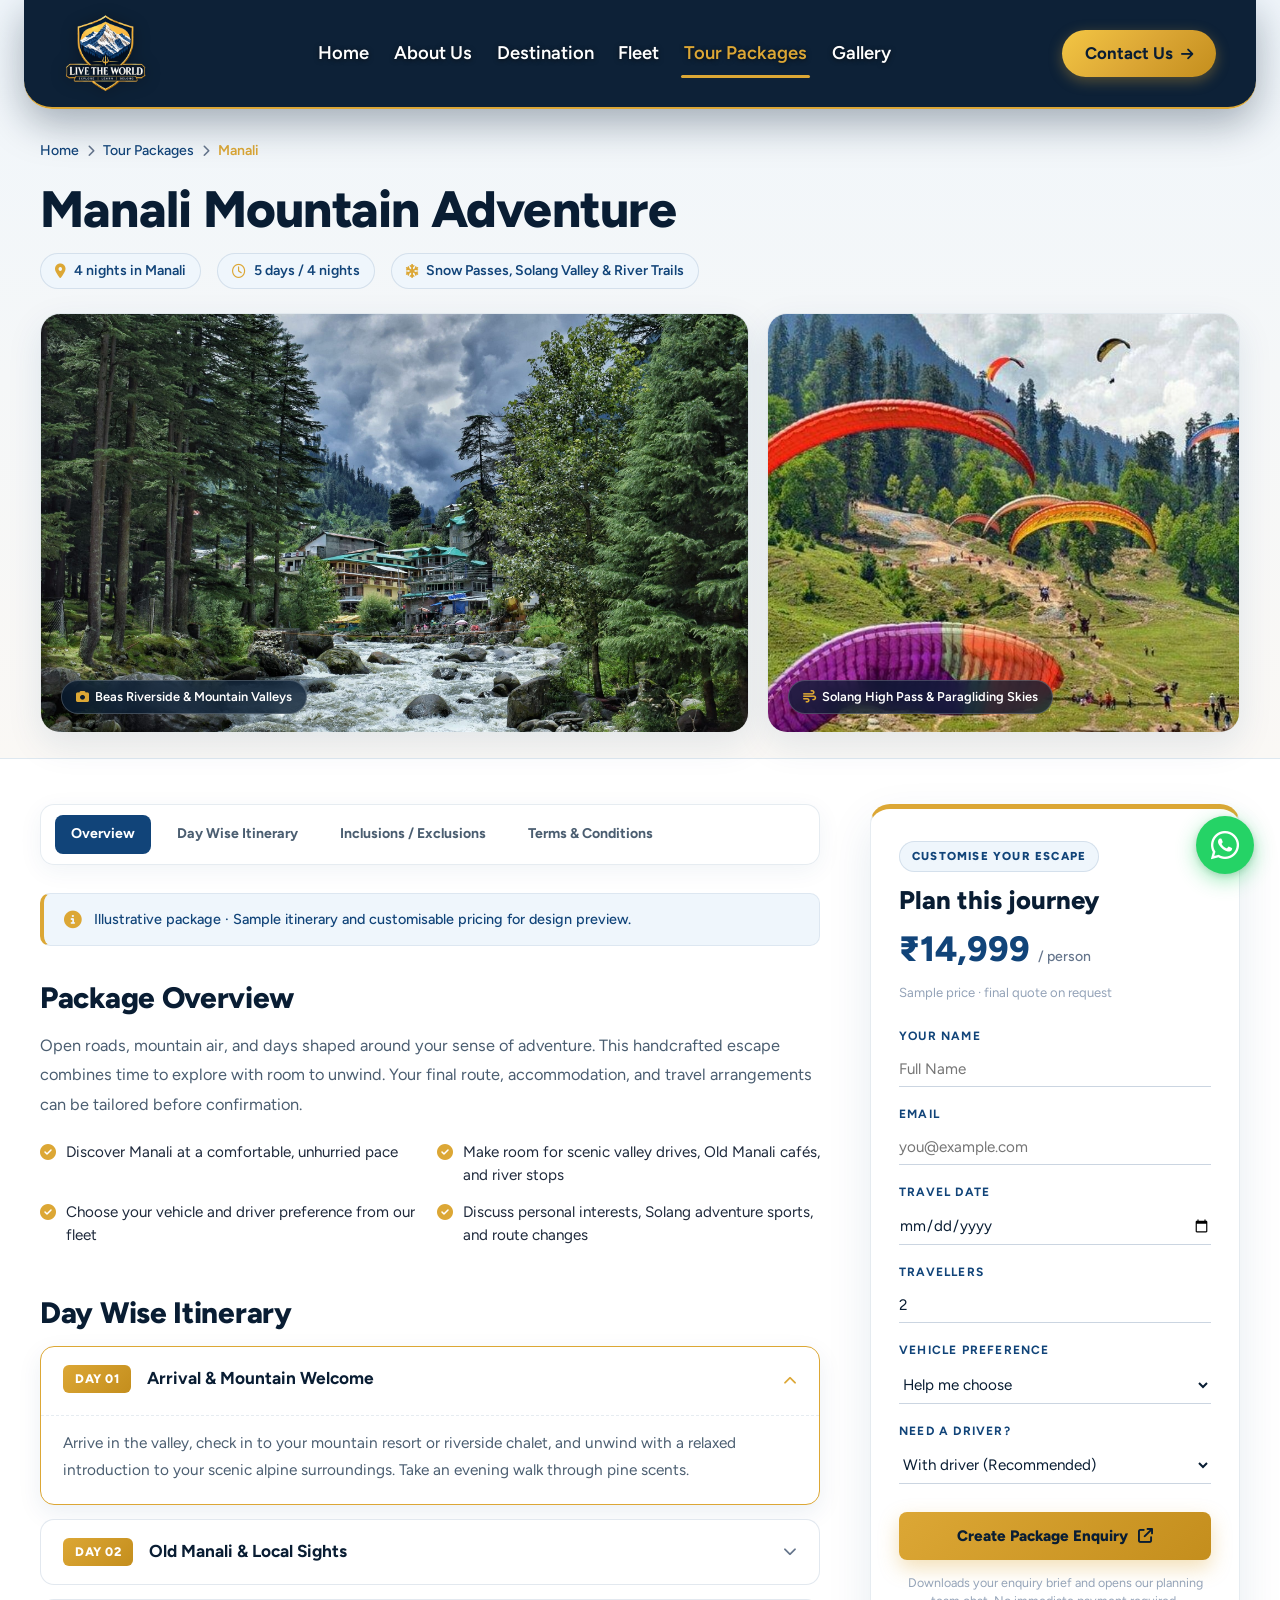
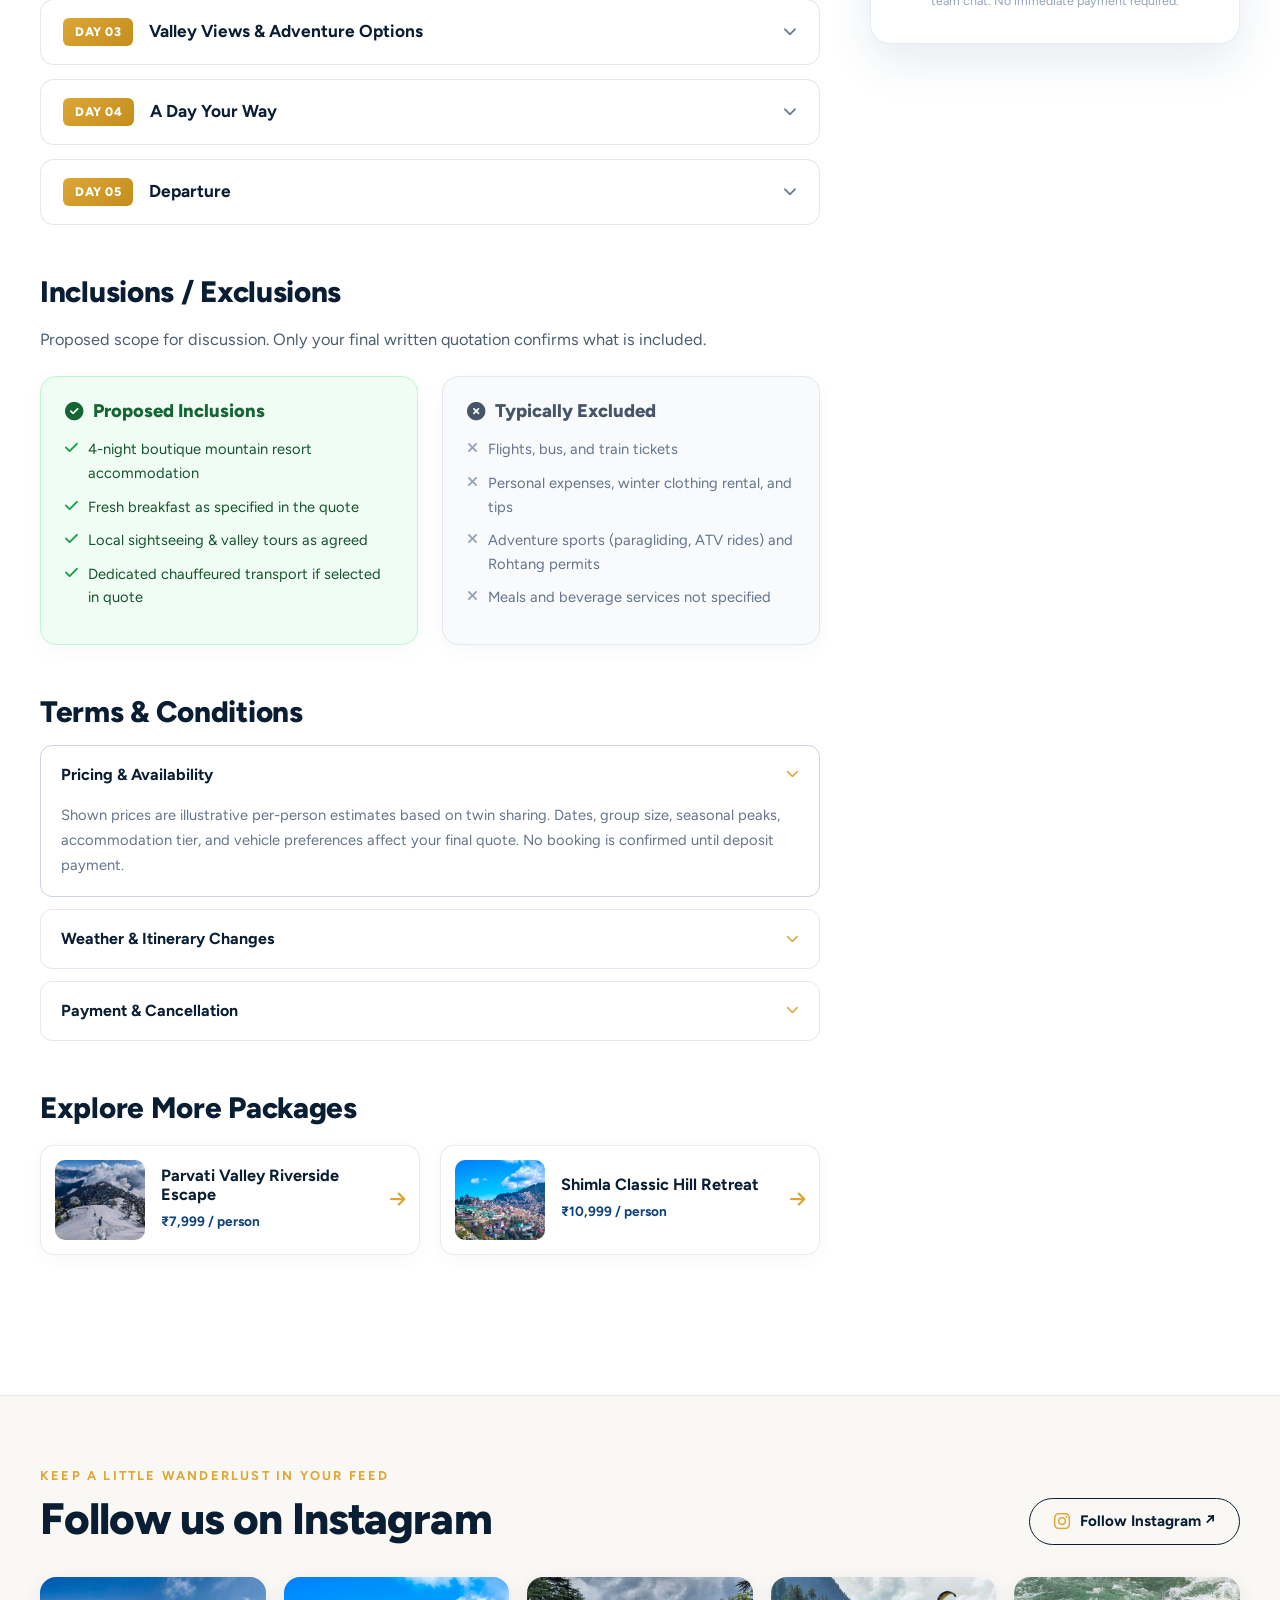
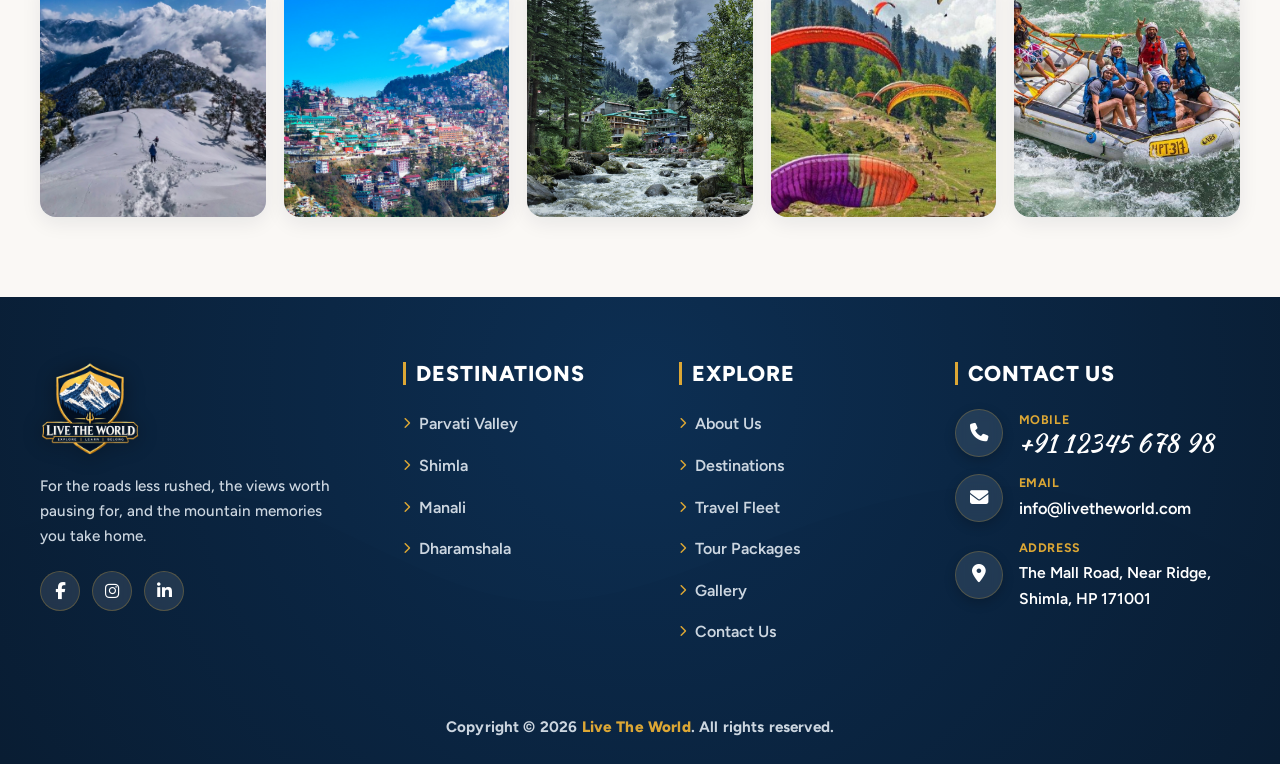
==== tour-package/manali-mountain-adventure/index.html @ c1dada17 "finalize - Live the World website" ====
<!DOCTYPE html>
<html lang="en">

<head>
  <meta charset="UTF-8">
  <meta name="viewport" content="width=device-width, initial-scale=1.0">
  <title>Manali Mountain Adventure | Live The World</title>
  <meta name="description"
    content="Experience thrilling alpine adventures, pine-clad valleys, and panoramic snow passes in Manali with handcrafted packages by Live The World.">

  <!-- Favicon -->
  <link rel="icon" type="image/png" href="../../assets/images/logo.png">

  <!-- Icons -->
  <link rel="stylesheet" href="https://cdnjs.cloudflare.com/ajax/libs/font-awesome/6.5.1/css/all.min.css">
  <link rel="stylesheet" href="https://cdn.jsdelivr.net/npm/bootstrap-icons@1.11.3/font/bootstrap-icons.min.css">

  <!-- Google Fonts: Afacad & Figtree brand fonts -->
  <link rel="preconnect" href="https://fonts.googleapis.com">
  <link rel="preconnect" href="https://fonts.gstatic.com" crossorigin>
  <link
    href="https://fonts.googleapis.com/css2?family=Afacad:ital,wght@0,400..700;1,400..700&family=Figtree:ital,wght@0,300..900;1,300..900&family=Kaushan+Script&family=Arizonia&display=swap"
    rel="stylesheet">

  <!-- Main Stylesheets -->
  <link rel="stylesheet" href="../../assets/css/style.css">
  <link rel="stylesheet" href="../../assets/css/responsive.css">
  <link rel="stylesheet" href="../../assets/css/inner-pages.css">
</head>

<body class="package-detail-page">
  <!-- ==================== SECTION 1: STICKY NAVIGATION BAR ==================== -->
  <header class="ltw-navbar travlla-navbar" id="siteHeader">
    <div class="navbar-wrapper">
      <div class="navbar-container">

        <!-- Logo Left Side -->
        <a href="../../index.html" class="brand-logo-link" title="Live The World">
          <img src="../../assets/images/logo.png" alt="Live The World Logo" class="brand-logo-img">
        </a>

        <!-- Menu in the Centre: Home, About Us, Destination, Fleet, Tour Packages, Gallery -->
        <nav class="main-nav" id="mainNav" aria-label="Main Navigation">
          <div class="mobile-nav-header">
            <span class="mobile-nav-brand">Live The <span>World</span></span>
            <button class="mobile-nav-close" id="mobileNavClose" aria-label="Close Navigation Menu">&times;</button>
          </div>
          <div class="mobile-nav-links">
            <a href="../../index.html" class="nav-link"><i class="fa-solid fa-house"></i> Home</a>
            <a href="../../about.html" class="nav-link"><i class="fa-solid fa-compass"></i> About Us</a>
            <a href="../../destinations.html" class="nav-link"><i class="fa-solid fa-mountain-sun"></i> Destination</a>
            <a href="../../fleet.html" class="nav-link"><i class="fa-solid fa-car-side"></i> Fleet</a>
            <a href="../../tours.html" class="nav-link active"><i class="fa-solid fa-map-location-dot"></i> Tour Packages</a>
            <a href="../../gallery.html" class="nav-link"><i class="fa-solid fa-images"></i> Gallery</a>
            <a href="../../contact.html" class="nav-link mobile-only-link"><i class="fa-solid fa-phone"></i> Contact Us</a>
          </div>
          <div class="mobile-nav-footer">
            <a href="../../contact.html" class="mobile-cta-btn"><i class="fa-solid fa-phone"></i> Contact Us</a>
            <div class="mobile-nav-contact">
              <i class="fa-solid fa-phone"></i> <a href="tel:+911234567898">+91 12345 678 98</a>
            </div>
          </div>
        </nav>

        <!-- Right Side: Contact Us Button & Mobile Hamburger Toggle Button -->
        <div class="navbar-right-box">
          <a href="../../contact.html" class="navbar-contact-btn">
            <span>Contact Us</span>
            <i class="fa-solid fa-arrow-right"></i>
          </a>
          <button class="mobile-nav-toggle" id="mobileNavToggle" aria-label="Toggle navigation menu" aria-expanded="false">
            <span class="hamburger-bar"></span>
            <span class="hamburger-bar"></span>
            <span class="hamburger-bar"></span>
          </button>
        </div>

      </div>
    </div>
  </header>

  <!-- Mobile Navigation Backdrop Overlay -->
  <div class="mobile-nav-backdrop" id="mobileNavBackdrop"></div>

  <!-- ==================== SECTION 2: TOUR DETAIL HERO / INTRO ==================== -->
  <section class="package-detail-hero-section">
    <div class="site-container">
      <div class="package-breadcrumbs">
        <a href="../../index.html">Home</a>
        <i class="fa-solid fa-chevron-right" style="font-size:0.75rem;"></i>
        <a href="../../tours.html">Tour Packages</a>
        <i class="fa-solid fa-chevron-right" style="font-size:0.75rem;"></i>
        <span>Manali</span>
      </div>

      <h1 class="package-main-heading">Manali Mountain Adventure</h1>

      <div class="package-meta-row">
        <span class="package-meta-pill">
          <i class="fa-solid fa-location-dot"></i> 4 nights in Manali
        </span>
        <span class="package-meta-pill">
          <i class="fa-regular fa-clock"></i> 5 days / 4 nights
        </span>
        <span class="package-meta-pill">
          <i class="fa-solid fa-snowflake"></i> Snow Passes, Solang Valley &amp; River Trails
        </span>
      </div>

      <!-- 2-Photo Collage Layout -->
      <div class="package-photos-grid">
        <div class="package-photo-card">
          <img src="../../assets/images/Manali.jpg" alt="Manali riverside valley and majestic pine forests" loading="lazy">
          <div class="package-photo-badge">
            <i class="fa-solid fa-camera"></i> Beas Riverside &amp; Mountain Valleys
          </div>
        </div>
        <div class="package-photo-card">
          <img src="../../assets/images/paragliding.jpg" alt="Solang Valley paragliding over mountain peaks" loading="lazy">
          <div class="package-photo-badge">
            <i class="fa-solid fa-wind"></i> Solang High Pass &amp; Paragliding Skies
          </div>
        </div>
      </div>
    </div>
  </section>

  <!-- ==================== SECTION 3: PACKAGE CONTENT & BOOKING SIDEBAR ==================== -->
  <section class="package-content-section">
    <div class="site-container">
      <div class="package-layout-grid">

        <!-- Left Column: Tabs, Overview, Itinerary, Inclusions, Terms -->
        <div class="package-main-col">

          <!-- Sticky Navigation Tabs -->
          <nav class="package-tabs-bar" aria-label="Tour sections">
            <a href="#overview" class="package-tab-link active">Overview</a>
            <a href="#itinerary" class="package-tab-link">Day Wise Itinerary</a>
            <a href="#inclusions" class="package-tab-link">Inclusions / Exclusions</a>
            <a href="#terms" class="package-tab-link">Terms &amp; Conditions</a>
          </nav>

          <!-- Illustrative Preview Banner -->
          <div class="package-preview-banner">
            <i class="fa-solid fa-circle-info"></i>
            <span>Illustrative package · Sample itinerary and customisable pricing for design preview.</span>
          </div>

          <!-- Overview Block -->
          <article class="package-section-block" id="overview">
            <h2 class="package-section-title">Package Overview</h2>
            <p class="package-section-desc">
              Open roads, mountain air, and days shaped around your sense of adventure. This handcrafted escape combines time to explore with room to unwind. Your final route, accommodation, and travel arrangements can be tailored before confirmation.
            </p>
            <ul class="package-features-list">
              <li><i class="fa-solid fa-circle-check"></i> Discover Manali at a comfortable, unhurried pace</li>
              <li><i class="fa-solid fa-circle-check"></i> Make room for scenic valley drives, Old Manali cafés, and river stops</li>
              <li><i class="fa-solid fa-circle-check"></i> Choose your vehicle and driver preference from our fleet</li>
              <li><i class="fa-solid fa-circle-check"></i> Discuss personal interests, Solang adventure sports, and route changes</li>
            </ul>
          </article>

          <!-- Itinerary Block -->
          <article class="package-section-block" id="itinerary">
            <h2 class="package-section-title">Day Wise Itinerary</h2>
            <div class="itinerary-accordion-wrap">

              <!-- Day 1 -->
              <details open>
                <summary class="itinerary-summary">
                  <span class="itinerary-day-badge">DAY 01</span>
                  <span>Arrival &amp; Mountain Welcome</span>
                  <i class="fa-solid fa-chevron-down itinerary-chevron"></i>
                </summary>
                <div class="itinerary-content">
                  Arrive in the valley, check in to your mountain resort or riverside chalet, and unwind with a relaxed introduction to your scenic alpine surroundings. Take an evening walk through pine scents.
                </div>
              </details>

              <!-- Day 2 -->
              <details>
                <summary class="itinerary-summary">
                  <span class="itinerary-day-badge">DAY 02</span>
                  <span>Old Manali &amp; Local Sights</span>
                  <i class="fa-solid fa-chevron-down itinerary-chevron"></i>
                </summary>
                <div class="itinerary-content">
                  Explore the bohemian lanes of Old Manali, historic Hadimba Temple surrounded by giant deodars, local apple orchards, and artisan cafes at a leisurely pace suited to your group.
                </div>
              </details>

              <!-- Day 3 -->
              <details>
                <summary class="itinerary-summary">
                  <span class="itinerary-day-badge">DAY 03</span>
                  <span>Valley Views &amp; Adventure Options</span>
                  <i class="fa-solid fa-chevron-down itinerary-chevron"></i>
                </summary>
                <div class="itinerary-content">
                  Plan a scenic excursion to Solang Valley or toward Atal Tunnel / Sissu. Optional activities such as tandem paragliding, zorbing, or snow-point visits can be tailored subject to weather and season.
                </div>
              </details>

              <!-- Day 4 -->
              <details>
                <summary class="itinerary-summary">
                  <span class="itinerary-day-badge">DAY 04</span>
                  <span>A Day Your Way</span>
                  <i class="fa-solid fa-chevron-down itinerary-chevron"></i>
                </summary>
                <div class="itinerary-content">
                  Enjoy a free day to relax at your resort, soak in the natural hot springs of Vashisht, browse the Mall Road for handcrafted Kullu shawls, or plan an optional scenic drive with your driver.
                </div>
              </details>

              <!-- Day 5 -->
              <details>
                <summary class="itinerary-summary">
                  <span class="itinerary-day-badge">DAY 05</span>
                  <span>Departure</span>
                  <i class="fa-solid fa-chevron-down itinerary-chevron"></i>
                </summary>
                <div class="itinerary-content">
                  Enjoy a warm mountain breakfast, check out, and begin your return journey with unforgettable memories of the snow peaks and cedar valleys.
                </div>
              </details>

            </div>
          </article>

          <!-- Inclusions / Exclusions Block -->
          <article class="package-section-block" id="inclusions">
            <h2 class="package-section-title">Inclusions / Exclusions</h2>
            <p class="package-section-desc">
              Proposed scope for discussion. Only your final written quotation confirms what is included.
            </p>

            <div class="inclusions-dual-grid">
              <div class="inclusion-card included">
                <h3 class="inclusion-card-title">
                  <i class="fa-solid fa-circle-check"></i> Proposed Inclusions
                </h3>
                <ul class="inclusion-list">
                  <li><i class="fa-solid fa-check"></i> 4-night boutique mountain resort accommodation</li>
                  <li><i class="fa-solid fa-check"></i> Fresh breakfast as specified in the quote</li>
                  <li><i class="fa-solid fa-check"></i> Local sightseeing &amp; valley tours as agreed</li>
                  <li><i class="fa-solid fa-check"></i> Dedicated chauffeured transport if selected in quote</li>
                </ul>
              </div>

              <div class="inclusion-card excluded">
                <h3 class="inclusion-card-title">
                  <i class="fa-solid fa-circle-xmark"></i> Typically Excluded
                </h3>
                <ul class="inclusion-list">
                  <li><i class="fa-solid fa-xmark"></i> Flights, bus, and train tickets</li>
                  <li><i class="fa-solid fa-xmark"></i> Personal expenses, winter clothing rental, and tips</li>
                  <li><i class="fa-solid fa-xmark"></i> Adventure sports (paragliding, ATV rides) and Rohtang permits</li>
                  <li><i class="fa-solid fa-xmark"></i> Meals and beverage services not specified</li>
                </ul>
              </div>
            </div>
          </article>

          <!-- Terms & Conditions Block -->
          <article class="package-section-block" id="terms">
            <h2 class="package-section-title">Terms &amp; Conditions</h2>
            <div class="terms-accordion-wrap">
              <details open>
                <summary>
                  <span>Pricing &amp; Availability</span>
                  <i class="fa-solid fa-chevron-down" style="font-size:0.8rem; color:#DCA735;"></i>
                </summary>
                <div class="terms-content">
                  Shown prices are illustrative per-person estimates based on twin sharing. Dates, group size, seasonal peaks, accommodation tier, and vehicle preferences affect your final quote. No booking is confirmed until deposit payment.
                </div>
              </details>

              <details>
                <summary>
                  <span>Weather &amp; Itinerary Changes</span>
                  <i class="fa-solid fa-chevron-down" style="font-size:0.8rem; color:#DCA735;"></i>
                </summary>
                <div class="terms-content">
                  Mountain journeys are subject to weather, snowfall, and road clearance conditions. Routes and activities may be adjusted for passenger safety and comfort.
                </div>
              </details>

              <details>
                <summary>
                  <span>Payment &amp; Cancellation</span>
                  <i class="fa-solid fa-chevron-down" style="font-size:0.8rem; color:#DCA735;"></i>
                </summary>
                <div class="terms-content">
                  Request the applicable payment schedule and cancellation policy with your final quotation before confirming a trip with Live The World.
                </div>
              </details>
            </div>
          </article>

          <!-- Explore More Packages Block -->
          <article class="package-section-block">
            <h2 class="package-section-title">Explore More Packages</h2>
            <div class="more-packages-grid">
              <a href="../parvati-valley-escape/" class="more-pkg-card">
                <img src="../../assets/images/bg-parvati.jpg" alt="Parvati Valley Riverside Escape" class="more-pkg-thumb">
                <div class="more-pkg-info">
                  <h4>Parvati Valley Riverside Escape</h4>
                  <span>₹7,999 / person</span>
                </div>
                <i class="fa-solid fa-arrow-right more-pkg-arrow"></i>
              </a>

              <a href="../shimla-hill-retreat/" class="more-pkg-card">
                <img src="../../assets/images/bg-shimla.jpg" alt="Shimla Classic Hill Retreat" class="more-pkg-thumb">
                <div class="more-pkg-info">
                  <h4>Shimla Classic Hill Retreat</h4>
                  <span>₹10,999 / person</span>
                </div>
                <i class="fa-solid fa-arrow-right more-pkg-arrow"></i>
              </a>
            </div>
          </article>

        </div>

        <!-- Right Column: Sticky Booking Sidebar -->
        <aside class="package-booking-sidebar">
          <span class="sidebar-tag-pill">CUSTOMISE YOUR ESCAPE</span>
          <h3 class="sidebar-form-title">Plan this journey</h3>

          <div class="sidebar-price-row">
            <span class="sidebar-price-amount">₹14,999</span>
            <span class="sidebar-price-unit">/ person</span>
          </div>
          <p class="sidebar-price-note">Sample price · final quote on request</p>

          <form id="packageEnquiryForm">
            <div class="sidebar-form-field">
              <label for="pkgGuestName">Your Name</label>
              <input type="text" id="pkgGuestName" name="name" required placeholder="Full Name"
                pattern="[A-Za-z\s]+" title="Alphabets and spaces only">
            </div>

            <div class="sidebar-form-field">
              <label for="pkgGuestEmail">Email</label>
              <input type="email" id="pkgGuestEmail" name="email" required placeholder="you@example.com">
            </div>

            <div class="sidebar-form-field">
              <label for="pkgGuestDate">Travel Date</label>
              <input type="date" id="pkgGuestDate" name="date" required>
            </div>

            <div class="sidebar-form-field">
              <label for="pkgGuestCount">Travellers</label>
              <input type="number" id="pkgGuestCount" name="count" min="1" max="50" value="2" required>
            </div>

            <div class="sidebar-form-field">
              <label for="pkgGuestVehicle">Vehicle Preference</label>
              <select id="pkgGuestVehicle" name="vehicle">
                <option value="Help me choose">Help me choose</option>
                <option value="Hatchback (Swift / Tiago)">Hatchback (Swift / Tiago)</option>
                <option value="Sedan (Dzire / Etios)">Sedan (Dzire / Etios)</option>
                <option value="SUV (Innova Crysta / Ertiga)">SUV (Innova Crysta / Ertiga)</option>
                <option value="Premium 4x4 (Fortuner)">Premium 4x4 (Fortuner)</option>
                <option value="Tempo Traveller (12-16 Seater)">Tempo Traveller (12-16 Seater)</option>
              </select>
            </div>

            <div class="sidebar-form-field">
              <label for="pkgGuestDriver">Need a driver?</label>
              <select id="pkgGuestDriver" name="driver">
                <option value="With driver (Recommended for Hills)">With driver (Recommended)</option>
                <option value="Without driver">Without driver</option>
                <option value="Not sure yet">Not sure yet</option>
              </select>
            </div>

            <button type="submit" class="sidebar-submit-btn">
              <span>Create Package Enquiry</span>
              <i class="fa-solid fa-arrow-up-right-from-square"></i>
            </button>

            <p class="sidebar-footer-note">
              Downloads your enquiry brief and opens our planning team chat. No immediate payment required.
            </p>
          </form>
        </aside>

      </div>
    </div>
  </section>

  <!-- ==================== SECTION 4: FOLLOW INSTAGRAM STRIP ==================== -->
  <section class="insta-section-wrap">
    <div class="site-container">
      <div class="insta-head-row">
        <div>
          <span class="insta-eyebrow">KEEP A LITTLE WANDERLUST IN YOUR FEED</span>
          <h2 class="insta-heading">Follow us on Instagram</h2>
        </div>
        <a href="https://instagram.com" target="_blank" rel="noopener noreferrer" class="btn-insta-follow">
          <i class="fa-brands fa-instagram"></i> Follow Instagram ↗
        </a>
      </div>

      <div class="insta-photos-grid">
        <a href="https://instagram.com" target="_blank" rel="noopener noreferrer" class="insta-tile-item" aria-label="Follow us on Instagram">
          <img src="../../assets/images/bg-parvati.jpg" alt="Parvati River view" loading="lazy">
          <div class="insta-tile-overlay"><i class="fa-brands fa-instagram"></i></div>
        </a>
        <a href="https://instagram.com" target="_blank" rel="noopener noreferrer" class="insta-tile-item" aria-label="Follow us on Instagram">
          <img src="../../assets/images/bg-shimla.jpg" alt="Shimla Ridge photo" loading="lazy">
          <div class="insta-tile-overlay"><i class="fa-brands fa-instagram"></i></div>
        </a>
        <a href="https://instagram.com" target="_blank" rel="noopener noreferrer" class="insta-tile-item" aria-label="Follow us on Instagram">
          <img src="../../assets/images/Manali.jpg" alt="Manali mountain valley" loading="lazy">
          <div class="insta-tile-overlay"><i class="fa-brands fa-instagram"></i></div>
        </a>
        <a href="https://instagram.com" target="_blank" rel="noopener noreferrer" class="insta-tile-item" aria-label="Follow us on Instagram">
          <img src="../../assets/images/paragliding.jpg" alt="Solang Paragliding flight" loading="lazy">
          <div class="insta-tile-overlay"><i class="fa-brands fa-instagram"></i></div>
        </a>
        <a href="https://instagram.com" target="_blank" rel="noopener noreferrer" class="insta-tile-item" aria-label="Follow us on Instagram">
          <img src="../../assets/images/rafting.jfif" alt="River Rafting Adventure" loading="lazy">
          <div class="insta-tile-overlay"><i class="fa-brands fa-instagram"></i></div>
        </a>
      </div>
    </div>
  </section>

  <!-- ==================== SECTION 5: SITE FOOTER ==================== -->
  <footer class="site-footer" id="contact">
    <div class="site-container">
      <div class="dz-footer-main-grid">

        <!-- Col 1: Brand Logo & Description -->
        <div class="dz-footer-brand-col">
          <a href="../../index.html" class="dz-brand-logo-link" title="Live The World">
            <img src="../../assets/images/logo.png" alt="Live The World Logo" class="dz-footer-logo-img">
          </a>
          <p class="dz-brand-slogan-desc">
            For the roads less rushed, the views worth pausing for, and the mountain memories you take home.
          </p>
          <div class="dz-social-icons-row">
            <a href="https://facebook.com" target="_blank" rel="noopener noreferrer" aria-label="Facebook"><i class="fa-brands fa-facebook-f"></i></a>
            <a href="https://instagram.com" target="_blank" rel="noopener noreferrer" aria-label="Instagram"><i class="fa-brands fa-instagram"></i></a>
            <a href="https://linkedin.com" target="_blank" rel="noopener noreferrer" aria-label="LinkedIn"><i class="fa-brands fa-linkedin-in"></i></a>
          </div>
        </div>

        <!-- Col 2: DESTINATIONS -->
        <div class="dz-footer-menu-col">
          <h4 class="dz-col-heading">DESTINATIONS</h4>
          <ul class="dz-footer-nav-list">
            <li><a href="../../destinations.html#parvati"><i class="fa-solid fa-chevron-right"></i> Parvati Valley</a></li>
            <li><a href="../../destinations.html#shimla"><i class="fa-solid fa-chevron-right"></i> Shimla</a></li>
            <li><a href="../../destinations.html#manali"><i class="fa-solid fa-chevron-right"></i> Manali</a></li>
            <li><a href="../../destinations.html#dharamshala"><i class="fa-solid fa-chevron-right"></i> Dharamshala</a></li>
          </ul>
        </div>

        <!-- Col 3: EXPLORE -->
        <div class="dz-footer-menu-col">
          <h4 class="dz-col-heading">EXPLORE</h4>
          <ul class="dz-footer-nav-list">
            <li><a href="../../about.html"><i class="fa-solid fa-chevron-right"></i> About Us</a></li>
            <li><a href="../../destinations.html"><i class="fa-solid fa-chevron-right"></i> Destinations</a></li>
            <li><a href="../../fleet.html"><i class="fa-solid fa-chevron-right"></i> Travel Fleet</a></li>
            <li><a href="../../tours.html"><i class="fa-solid fa-chevron-right"></i> Tour Packages</a></li>
            <li><a href="../../gallery.html"><i class="fa-solid fa-chevron-right"></i> Gallery</a></li>
            <li><a href="../../contact.html"><i class="fa-solid fa-chevron-right"></i> Contact Us</a></li>
          </ul>
        </div>

        <!-- Col 4: CONTACT US -->
        <div class="dz-footer-contact-col">
          <h4 class="dz-col-heading">CONTACT US</h4>
          <div class="dz-contact-items-stack">
            <div class="dz-contact-badge-item">
              <div class="dz-badge-circle"><i class="fa-solid fa-phone"></i></div>
              <div class="dz-badge-content">
                <span class="dz-contact-label">Mobile</span>
                <a href="tel:+911234567898" class="dz-phone-script">+91 12345 678 98</a>
              </div>
            </div>
            <div class="dz-contact-badge-item">
              <div class="dz-badge-circle"><i class="fa-solid fa-envelope"></i></div>
              <div class="dz-badge-content">
                <span class="dz-contact-label">Email</span>
                <a href="mailto:info@livetheworld.com" class="dz-email-text">info@livetheworld.com</a>
              </div>
            </div>
            <div class="dz-contact-badge-item">
              <div class="dz-badge-circle"><i class="fa-solid fa-location-dot"></i></div>
              <div class="dz-badge-content">
                <span class="dz-contact-label">Address</span>
                <span class="dz-address-text">The Mall Road, Near Ridge, Shimla, HP 171001</span>
              </div>
            </div>
          </div>
        </div>

      </div>

      <div class="dz-footer-bottom">
        <p class="dz-copyright-text">Copyright &copy; 2026 <span class="dz-highlight-gold">Live The World</span>. All rights reserved.</p>
      </div>
    </div>
  </footer>

  <!-- Floating WhatsApp Action Button -->
  <a href="https://wa.me/911234567898?text=Hello%20Live%20The%20World!%20I%20would%20like%20to%20plan%20the%20Manali%20Mountain%20Adventure."
    class="floating-whatsapp-btn" target="_blank" rel="noopener noreferrer" aria-label="Chat with us on WhatsApp"
    title="Chat on WhatsApp">
    <i class="fa-brands fa-whatsapp"></i>
    <span class="whatsapp-tooltip">Chat with us</span>
  </a>

  <!-- JavaScript -->
  <script src="../../assets/js/main.js"></script>
  <script>
    const dateInput = document.getElementById('pkgGuestDate');
    if (dateInput) {
      dateInput.min = new Date().toISOString().slice(0, 10);
    }

    const form = document.getElementById('packageEnquiryForm');
    if (form) {
      form.addEventListener('submit', function (e) {
        e.preventDefault();
        const pkgName = 'Manali Mountain Adventure';
        const name = document.getElementById('pkgGuestName').value;
        const email = document.getElementById('pkgGuestEmail').value;
        const date = document.getElementById('pkgGuestDate').value;
        const count = document.getElementById('pkgGuestCount').value;
        const vehicle = document.getElementById('pkgGuestVehicle').value;
        const driver = document.getElementById('pkgGuestDriver').value;

        const brief = `=========================================
LIVE THE WORLD — PACKAGE ENQUIRY BRIEF
=========================================
Package: ${pkgName}
Estimated Price: ₹14,999 / person
-----------------------------------------
Guest Name: ${name}
Email Address: ${email}
Travel Date: ${date}
Travellers: ${count}
Vehicle Preference: ${vehicle}
Driver Option: ${driver}
-----------------------------------------
Live The World Himalayan Journeys
The Mall Road, Near Ridge, Shimla, HP
Mobile: +91 12345 678 98 | Email: info@livetheworld.com
=========================================`;

        const blob = new Blob([brief], { type: 'text/plain' });
        const url = URL.createObjectURL(blob);
        const a = document.createElement('a');
        a.href = url;
        a.download = `Live-The-World-Enquiry-${pkgName.replace(/\s+/g, '-')}.txt`;
        document.body.appendChild(a);
        a.click();
        document.body.removeChild(a);
        setTimeout(() => URL.revokeObjectURL(url), 1000);

        const waText = encodeURIComponent(`Hello Live The World! I would like to inquire about the ${pkgName}.\n\nName: ${name}\nDate: ${date}\nTravellers: ${count}\nVehicle: ${vehicle}`);
        window.open(`https://wa.me/911234567898?text=${waText}`, '_blank');
      });
    }
  </script>
</body>

</html>
---- assets/css/style.css ----
/* ===================================================================
   LIVE THE WORLD - TRAVEL & TOUR PORTAL
   Exact Travlla Theme Recreation for Himachal & Himalayan Expeditions
   Locations: Parvati Valley, Shimla, Manali
   Palette: Deep Teal, Lime Green, Royal Gold & Mountain Navy
   =================================================================== */

@import url('https://fonts.googleapis.com/css2?family=Afacad:ital,wght@0,400..700;1,400..700&family=Figtree:ital,wght@0,300..900;1,300..900&family=Kaushan+Script&family=Arizonia&family=Caveat:wght@700&family=Plus+Jakarta+Sans:wght@300;400;500;600;700;800&display=swap');

:root {
  /* Logo Theme Colors: Golden, White, Black, Blue, and Off-White */
  --color-gold: #DCA735;
  --color-gold-light: #F3C644;
  --color-gold-dark: #B8860B;
  --color-gold-gradient: linear-gradient(135deg, #F3C644 0%, #DCA735 50%, #C48E1D 100%);
  --color-gold-gradient-hover: linear-gradient(135deg, #FAD66B 0%, #EAB647 50%, #D49B20 100%);
  --color-gold-soft: #FDF8EE;
  --color-gold-border: rgba(220, 167, 53, 0.35);

  /* Blue: Alpine Royal Navy (from Logo Shield & Mountain Shadows) */
  --color-blue-navy: #114479;
  --color-blue-dark: #0F2444;
  --color-blue-light: #1D5A96;
  --color-blue-soft: #F0F5FA;
  --color-blue-border: rgba(17, 68, 121, 0.15);

  /* White & Off-White (Light, Clean, Elegant, Premium) */
  --color-white: #ffffff;
  --color-offwhite: #FAF8F5;
  --color-offwhite-alt: #F4F7FA;
  --color-offwhite-surface: #F5F3EF;

  /* Black & Charcoal (High Contrast Typography & Badges) */
  --color-black: #0A0F1A;
  --color-charcoal: #1E293B;
  --color-text-main: #1E293B;
  --color-text-muted: #5A6B82;
  --color-border: #E5E9F0;

  /* Brand Remappings for Full Visual Consistency */
  --color-travlla-teal: #114479;
  --color-travlla-teal-dark: #0F2444;
  --color-travlla-lime: #DCA735;
  --color-travlla-lime-hover: #F3C644;
  --color-travlla-yellow: #DCA735;
  --color-navy: #114479;
  --color-navy-dark: #0F2444;
  --color-gold-amber: #DCA735;
  --color-bg-light: #FAF8F5;
  --color-bg-surface: #ffffff;

  /* Typography */
  --font-heading: 'Figtree', sans-serif;
  --font-body: 'Figtree', sans-serif;
  --font-script: 'Kaushan Script', cursive;
  --font-cursive: 'Arizonia', cursive;

  /* Transitions */
  --transition-fast: 0.2s ease;
  --transition-normal: 0.35s cubic-bezier(0.16, 1, 0.3, 1);
  --transition-smooth: 0.5s cubic-bezier(0.16, 1, 0.3, 1);
}

/* Base Reset */
*,
*::before,
*::after {
  box-sizing: border-box;
  margin: 0;
  padding: 0;
}

html {
  scroll-behavior: smooth;
  font-size: 16px;
}

body {
  font-family: var(--font-body);
  background-color: var(--color-bg-light);
  color: var(--color-text-main);
  line-height: 1.6;
  overflow-x: hidden;
  -webkit-font-smoothing: antialiased;
}

a {
  color: inherit;
  text-decoration: none;
  transition: color var(--transition-fast);
}

ul,
ol {
  list-style: none;
}

img {
  max-width: 100%;
  height: auto;
  display: block;
}

button,
input,
select,
textarea {
  font-family: inherit;
  font-size: inherit;
}

button {
  cursor: pointer;
  border: none;
  background: none;
}

/* Headings */
h1,
h2,
h3,
h4,
h5,
h6 {
  font-family: var(--font-heading);
  color: var(--color-travlla-teal-dark);
  font-weight: 700;
  line-height: 1.15;
}

h1 {
  font-size: clamp(2.5rem, 5vw, 4.2rem);
}

h2 {
  font-size: clamp(2rem, 3.8vw, 3.2rem);
}

h3 {
  font-size: clamp(1.4rem, 2.2vw, 1.9rem);
}

h4 {
  font-size: 1.25rem;
}

.text-gold {
  color: var(--color-gold) !important;
}

.text-lime {
  color: var(--color-travlla-lime) !important;
}

.text-teal {
  color: var(--color-travlla-teal) !important;
}

.container,
.site-container {
  width: 100%;
  max-width: 1380px;
  margin-left: auto;
  margin-right: auto;
  padding-left: 2.5rem;
  padding-right: 2.5rem;
  position: relative;
}

/* ===================================================================
   STICKY / SCROLLING NAVBAR 
   =================================================================== */
.ltw-navbar,
.travlla-navbar {
  position: fixed;
  top: 0;
  left: 0;
  width: 100%;
  z-index: 10005;
  padding: 1.4rem 0;
  transition: all 0.4s cubic-bezier(0.16, 1, 0.3, 1);
  pointer-events: none;
}

.navbar-wrapper {
  width: 100%;
  max-width: 1400px;
  margin: 0 auto;
  padding: 0 2.5rem;
  transition: all 0.4s cubic-bezier(0.16, 1, 0.3, 1);
  pointer-events: auto;
}

.navbar-container {
  display: grid;
  grid-template-columns: 1fr auto 1fr;
  align-items: center;
  width: 100%;
  padding: 0.8rem 2.2rem;
  background: transparent;
  border-radius: 0;
  transition: all 0.4s cubic-bezier(0.16, 1, 0.3, 1);
}

/* AFTER SCROLL: FLOATING BAR */
.ltw-navbar.scrolled,
.travlla-navbar.scrolled {
  padding: 0;
}

.ltw-navbar.scrolled .nav-link,
.travlla-navbar.scrolled .nav-link {
  color: #ffffff;
  text-shadow: none;
}

.ltw-navbar.scrolled .nav-link:hover,
.ltw-navbar.scrolled .nav-link.active,
.travlla-navbar.scrolled .nav-link:hover,
.travlla-navbar.scrolled .nav-link.active {
  color: var(--color-gold);
}

.ltw-navbar.scrolled .brand-name,
.travlla-navbar.scrolled .brand-name {
  color: #ffffff;
  text-shadow: none;
}

.ltw-navbar.scrolled .navbar-wrapper,
.travlla-navbar.scrolled .navbar-wrapper {
  max-width: 1360px;
  padding: 0;
}

.ltw-navbar.scrolled .navbar-container,
.travlla-navbar.scrolled .navbar-container {
  background: rgba(9, 29, 51, 0.97);
  backdrop-filter: blur(14px);
  border-bottom: 1px solid rgba(255, 255, 255, 0.08);
  border-radius: 0 0 28px 28px;
  box-shadow: 0 14px 40px rgba(9, 29, 51, 0.35);
  padding: 0.95rem 2.8rem;
  min-height: 80px;
}

/* Left: Brand Logo & Name */
.brand-logo-link {
  display: inline-flex;
  align-items: center;
  gap: 10px;
  text-decoration: none;
  justify-self: start;
}

.brand-logo-img {
  height: 80px;
  width: auto;
  object-fit: contain;
  display: block;
  filter: drop-shadow(0 2px 8px rgba(0, 0, 0, 0.4));
  transition: transform 0.25s ease;
}

.brand-logo-link:hover .brand-logo-img {
  transform: scale(1.05);
}

.brand-text-wrap {
  display: flex;
  flex-direction: column;
}

.brand-name {
  font-family: var(--font-heading);
  font-size: 2.25rem;
  font-weight: 800;
  letter-spacing: -0.01em;
  color: #ffffff;
  line-height: 1.1;
  text-shadow: 0 2px 8px rgba(0, 0, 0, 0.55);
}

.brand-name span {
  color: var(--color-gold);
}

/* Centre: Navigation Links (Home, About, Destinations, Fleet, Tour Packages, Gallery, Contact Us) */
.main-nav {
  display: flex;
  align-items: center;
  justify-content: center;
  gap: 1.15rem;
  justify-self: center;
}

.mobile-nav-links {
  display: flex;
  align-items: center;
  gap: 1.15rem;
}

.nav-link {
  font-family: var(--font-heading);
  font-size: 1.15rem;
  font-weight: 600;
  color: #ffffff;
  padding: 0.35rem 0.2rem;
  position: relative;
  text-decoration: none;
  transition: color var(--transition-fast);
  text-shadow: 0 1px 5px rgba(0, 0, 0, 0.7);
  white-space: nowrap;
}

.nav-link:hover,
.nav-link.active {
  color: var(--color-gold);
}

.nav-link::after {
  content: '';
  position: absolute;
  bottom: -4px;
  left: 0;
  width: 100%;
  height: 2.5px;
  background: var(--color-gold);
  border-radius: 2px;
  transform: scaleX(0);
  transition: transform 0.25s ease;
}

.nav-link:hover::after,
.nav-link.active::after {
  transform: scaleX(1);
}

/* Hide mobile-specific drawer elements on desktop */
@media (min-width: 993px) {

  .mobile-nav-header,
  .mobile-nav-footer,
  .mobile-nav-backdrop,
  .mobile-nav-toggle,
  .main-nav .nav-link i,
  .main-nav .mobile-only-link {
    display: none !important;
  }
}

/* Right Side: Balancer / Contact Button & Mobile Toggle Container */
.navbar-right-box,
.navbar-right-blank {
  justify-self: end;
  width: 100%;
  display: flex;
  justify-content: flex-end;
  align-items: center;
  gap: 14px;
}

/* Right Side: Contact Us Button */
.navbar-contact-btn {
  display: inline-flex;
  align-items: center;
  gap: 8px;
  background: var(--color-gold-gradient);
  color: #091D33;
  padding: 0.62rem 1.45rem;
  border-radius: 50px;
  font-family: var(--font-heading);
  font-size: 1.05rem;
  font-weight: 700;
  text-decoration: none;
  box-shadow: 0 4px 14px rgba(220, 167, 53, 0.35);
  transition: all 0.3s cubic-bezier(0.16, 1, 0.3, 1);
  white-space: nowrap;
}

.navbar-contact-btn:hover {
  background: #ffffff;
  color: #091D33;
  transform: translateY(-2px);
  box-shadow: 0 6px 20px rgba(220, 167, 53, 0.5);
}

.navbar-contact-btn i {
  font-size: 0.88rem;
  transition: transform 0.25s ease;
}

.navbar-contact-btn:hover i {
  transform: translateX(3px);
}

/* Mobile Hamburger Toggle Button */
.mobile-nav-toggle {
  display: none;
  background: rgba(17, 68, 121, 0.85);
  border: 1.5px solid var(--color-gold);
  border-radius: 10px;
  width: 44px;
  height: 44px;
  padding: 10px 8px;
  cursor: pointer;
  flex-direction: column;
  justify-content: space-between;
  align-items: center;
  box-shadow: 0 4px 14px rgba(0, 0, 0, 0.35);
  transition: all 0.3s cubic-bezier(0.16, 1, 0.3, 1);
  pointer-events: auto;
  z-index: 1002;
}

.mobile-nav-toggle:hover {
  background: rgba(220, 167, 53, 0.2);
  transform: scale(1.05);
}

.hamburger-bar {
  display: block;
  width: 22px;
  height: 2.5px;
  background-color: #ffffff;
  border-radius: 2px;
  transition: transform 0.3s cubic-bezier(0.16, 1, 0.3, 1), opacity 0.2s ease, background-color 0.3s ease;
}

/* Hamburger to X Animation */
.mobile-nav-toggle.is-active {
  background: rgba(9, 29, 51, 0.95);
  border-color: #ffffff;
}

.mobile-nav-toggle.is-active .hamburger-bar:nth-child(1) {
  transform: translateY(7.5px) rotate(45deg);
  background-color: var(--color-gold);
}

.mobile-nav-toggle.is-active .hamburger-bar:nth-child(2) {
  opacity: 0;
  transform: scaleX(0);
}

.mobile-nav-toggle.is-active .hamburger-bar:nth-child(3) {
  transform: translateY(-7.5px) rotate(-45deg);
  background-color: var(--color-gold);
}

/* Mobile Backdrop Overlay */
.mobile-nav-backdrop {
  position: fixed;
  inset: 0;
  background: rgba(4, 15, 27, 0.65);
  backdrop-filter: blur(4px);
  -webkit-backdrop-filter: blur(4px);
  z-index: 9998;
  opacity: 0;
  visibility: hidden;
  transition: opacity 0.35s ease, visibility 0.35s ease;
  pointer-events: none;
}

.mobile-nav-backdrop.show {
  opacity: 1;
  visibility: visible;
  pointer-events: auto;
}

body.nav-drawer-open {
  overflow: hidden !important;
}

/* ===================================================================
   HERO BANNER - EXACT TRAVLLA LOOK (MANALI.JPG BACKGROUND)
   =================================================================== */
.ltw-hero-banner,
.travlla-hero-banner {
  position: relative;
  width: 100%;
  height: 100vh;
  min-height: 100vh;
  overflow: hidden;
  display: flex;
  align-items: center;
  background: #0A0F1A;
}

/* Hero Slider Container & Horizontal Track */
.hero-slider-wrap {
  position: absolute;
  inset: 0;
  width: 100%;
  height: 100%;
  overflow: hidden;
  z-index: 1;
}

.hero-slider-track {
  display: flex;
  width: 100%;
  height: 100%;
  transition: transform 0.4s cubic-bezier(0.25, 1, 0.35, 1);
  will-change: transform;
}

.hero-slide {
  flex: 0 0 100%;
  min-width: 100%;
  width: 100%;
  height: 100%;
  position: relative;
  display: flex;
  align-items: center;
  overflow: hidden;
}

.hero-slide-bg {
  position: absolute;
  inset: 0;
  width: 100%;
  height: 100%;
  z-index: 1;
  overflow: hidden;
}

.hero-slide .hero-bg-img {
  width: 100%;
  height: 100%;
  object-fit: cover;
  object-position: center 30%;
  display: block;
}

/* Subtle Vignette Overlay */
.ltw-banner-overlay,
.travlla-banner-overlay {
  position: absolute;
  inset: 0;
  background: radial-gradient(circle at 55% 45%, rgba(0, 0, 0, 0.1) 0%, rgba(3, 21, 24, 0.35) 70%, rgba(2, 18, 20, 0.7) 100%);
  z-index: 2;
  pointer-events: none;
}

/* Slide Subtitle */
.hero-slide-subtitle {
  font-family: var(--font-body);
  font-size: clamp(1.05rem, 1.8vw, 1.35rem);
  font-weight: 600;
  color: #F0F5FA;
  text-shadow: 0 2px 10px rgba(0, 0, 0, 0.7);
  margin-left: 2rem;
  margin-top: 0.6rem;
  letter-spacing: 0.04em;
  opacity: 0;
  transform: translateY(15px);
  transition: all 0.8s 0.35s cubic-bezier(0.16, 1, 0.3, 1);
}

.hero-slide.active .hero-slide-subtitle {
  opacity: 1;
  transform: translateY(0);
}

/* Navigation Arrows */
.hero-slider-nav {
  position: absolute;
  top: 50%;
  transform: translateY(-50%);
  z-index: 25;
  width: 52px;
  height: 52px;
  border-radius: 50%;
  background: rgba(17, 68, 121, 0.75);
  backdrop-filter: blur(8px);
  border: 2px solid rgba(220, 167, 53, 0.55);
  color: #ffffff;
  font-size: 1.2rem;
  display: flex;
  align-items: center;
  justify-content: center;
  cursor: pointer;
  transition: all 0.3s ease;
  box-shadow: 0 6px 20px rgba(0, 0, 0, 0.35);
}

.hero-nav-prev {
  left: 2.5rem;
}

.hero-nav-next {
  right: 2.5rem;
}

.hero-slider-nav:hover {
  background: var(--color-gold-gradient);
  color: #0A0F1A;
  border-color: #ffffff;
  transform: translateY(-50%) scale(1.1);
  box-shadow: 0 8px 24px rgba(220, 167, 53, 0.55);
}

/* Bottom Indicator Tabs */
.hero-slider-dots {
  position: absolute;
  bottom: 2.8rem;
  left: 50%;
  transform: translateX(-50%);
  z-index: 25;
  display: flex;
  align-items: center;
  gap: 12px;
  background: rgba(10, 20, 35, 0.7);
  backdrop-filter: blur(12px);
  padding: 7px 18px;
  border-radius: 50px;
  border: 1px solid rgba(220, 167, 53, 0.35);
  box-shadow: 0 10px 30px rgba(0, 0, 0, 0.35);
}

.hero-dot {
  display: flex;
  align-items: center;
  gap: 8px;
  background: transparent;
  border: none;
  padding: 7px 16px;
  border-radius: 30px;
  cursor: pointer;
  color: #CCD6E0;
  font-family: var(--font-body);
  font-size: 0.88rem;
  font-weight: 700;
  transition: all 0.3s ease;
  user-select: none;
}

.hero-dot-index {
  font-size: 0.75rem;
  color: #DCA735;
  font-weight: 800;
}

.hero-dot:hover {
  color: #ffffff;
  background: rgba(255, 255, 255, 0.08);
}

.hero-dot.active {
  background: var(--color-gold-gradient);
  color: #0A0F1A;
  box-shadow: 0 4px 14px rgba(220, 167, 53, 0.4);
}

.hero-dot.active .hero-dot-index {
  color: #0A0F1A;
}

/* Drifting Cloud Layers (Travlla Motif) */
.trv-cloud {
  position: absolute;
  width: 100%;
  pointer-events: none;
  z-index: 3;
}

.trv-cloud-1 {
  top: 10%;
  opacity: 0.6;
  animation: cloudMarquee1 38s linear infinite;
}

.trv-cloud-2 {
  top: 30%;
  opacity: 0.45;
  animation: cloudMarquee2 55s linear infinite;
}

@keyframes cloudMarquee1 {
  0% {
    transform: translateX(-100%);
  }

  100% {
    transform: translateX(100%);
  }
}

@keyframes cloudMarquee2 {
  0% {
    transform: translateX(100%);
  }

  100% {
    transform: translateX(-100%);
  }
}

/* Concentric Orbital Rings (Travlla Signature Animated Circles) */
.twm-concentric-circles-wrap {
  position: absolute;
  top: 48%;
  right: 15%;
  transform: translate(50%, -50%);
  width: 650px;
  height: 650px;
  pointer-events: none;
  z-index: 4;
}

.twm-orbit-ring {
  position: absolute;
  inset: 0;
  margin: auto;
  border-radius: 50%;
  border: 1px dashed rgba(255, 255, 255, 0.22);
}

.ring-outer {
  width: 600px;
  height: 600px;
  border-style: solid;
  border-color: rgba(255, 255, 255, 0.12);
  animation: rotateClockwise 50s linear infinite;
}

.ring-mid {
  width: 440px;
  height: 440px;
  border-style: dashed;
  border-color: rgba(255, 255, 255, 0.18);
  animation: rotateCounterClockwise 35s linear infinite;
}

.ring-inner {
  width: 280px;
  height: 280px;
  border-style: solid;
  border-color: rgba(255, 255, 255, 0.1);
  animation: rotateClockwise 25s linear infinite;
}

/* Satellite Yellow Orbit Dot */
.orbit-satellite-dot {
  position: absolute;
  width: 14px;
  height: 14px;
  background: var(--color-travlla-yellow);
  border-radius: 50%;
  box-shadow: 0 0 16px var(--color-travlla-yellow);
  top: 35%;
  left: 20%;
}

@keyframes rotateClockwise {
  from {
    transform: rotate(0deg);
  }

  to {
    transform: rotate(360deg);
  }
}

@keyframes rotateCounterClockwise {
  from {
    transform: rotate(360deg);
  }

  to {
    transform: rotate(0deg);
  }
}

/* Foreground Mossy Rock (Bottom-Left) */
.trv-banner-rock-pic {
  position: absolute;
  bottom: -40px;
  left: -30px;
  z-index: 15;
  max-width: 480px;
  pointer-events: none;
  filter: drop-shadow(10px 10px 30px rgba(0, 0, 0, 0.7));
}

.trv-banner-rock-pic img {
  width: 100%;
}

/* Foreground Chameleon / Lizard (Sitting on branch) */
.trv-banner-lizard-pic {
  position: absolute;
  bottom: 0px;
  left: 10px;
  z-index: 20;
  max-width: 220px;
  pointer-events: none;
  filter: drop-shadow(4px 4px 15px rgba(0, 0, 0, 0.6));
  animation: gentleBreathe 4s ease-in-out infinite alternate;
}

.trv-banner-lizard-pic img {
  width: 100%;
}

@keyframes gentleBreathe {
  0% {
    transform: scale(1) translateY(0);
  }

  100% {
    transform: scale(1.02) translateY(-4px);
  }
}

/* Location Selector Tabs (Parvati Valley, Shimla, Manali) */
.location-hero-switcher {
  display: flex;
  align-items: center;
  gap: 0.6rem;
  margin-bottom: 1.5rem;
  z-index: 10;
  position: relative;
}

.loc-btn {
  padding: 0.45rem 1.25rem;
  border-radius: 50px;
  font-family: var(--font-heading);
  font-size: 0.95rem;
  font-weight: 700;
  background: rgba(0, 0, 0, 0.5);
  color: #ffffff;
  border: 1px solid rgba(255, 255, 255, 0.25);
  backdrop-filter: blur(8px);
  transition: all var(--transition-fast);
}

.loc-btn:hover,
.loc-btn.active {
  background: var(--color-travlla-lime);
  color: #0A0F1A;
  border-color: var(--color-travlla-lime);
  box-shadow: 0 4px 15px rgba(220, 167, 53, 0.4);
}

/* Hero Center Wrapper Exactly As In Screenshot */
.hero-center-wrapper {
  position: relative;
  z-index: 10;
  width: 100%;
  max-width: 1360px;
  margin: 0 auto;
  padding: 0 3.5rem;
  padding-top: 3.5rem;
}

/* ==================== HERO SLIDE EDITORIAL CONTENT & BUTTONS ==================== */
.hero-slide-content {
  position: relative;
  z-index: 10;
  max-width: 980px;
  text-align: left;
}

.hero-eyebrow {
  display: inline-flex;
  align-items: center;
  gap: 12px;
  font-family: var(--font-body, 'Figtree', sans-serif);
  font-size: clamp(0.82rem, 1.05vw, 0.95rem);
  font-weight: 800;
  letter-spacing: 3px;
  text-transform: uppercase;
  color: rgba(255, 255, 255, 0.92);
  margin-bottom: 1.15rem;
  text-shadow: 0 2px 10px rgba(0, 0, 0, 0.7);
}

.hero-eyebrow .eyebrow-dash {
  display: inline-block;
  width: 34px;
  height: 2.5px;
  background-color: var(--color-gold, #DCA735);
  border-radius: 2px;
}

.hero-headline {
  font-family: var(--font-heading, 'Figtree', sans-serif);
  font-size: clamp(2.8rem, 4.8vw, 4.6rem);
  font-weight: 800;
  line-height: 1.14;
  margin: 0 0 1.25rem 0;
  letter-spacing: -0.025em;
  display: flex;
  flex-direction: column;
}

.hero-headline .headline-primary {
  color: #ffffff;
  font-weight: 800;
  text-shadow: 0 4px 24px rgba(0, 0, 0, 0.75);
}

.hero-headline .headline-accent {
  font-style: italic;
  font-weight: 700;
  color: #F3C644;
  text-shadow: 0 4px 24px rgba(0, 0, 0, 0.75);
}

.hero-subtext {
  font-family: var(--font-body, 'Figtree', sans-serif);
  font-size: clamp(1.05rem, 1.25vw, 1.22rem);
  line-height: 1.65;
  color: rgba(255, 255, 255, 0.94);
  max-width: 660px;
  margin: 0 0 2.25rem 0;
  text-shadow: 0 2px 12px rgba(0, 0, 0, 0.75);
  font-weight: 400;
}

.hero-actions-row {
  display: flex;
  align-items: center;
  gap: 16px;
  flex-wrap: wrap;
}

.hero-btn-primary {
  display: inline-flex;
  align-items: center;
  justify-content: center;
  gap: 10px;
  background: #E5A835;
  color: #091D33;
  font-family: var(--font-body, 'Figtree', sans-serif);
  font-size: 1.02rem;
  font-weight: 700;
  padding: 14px 28px;
  border-radius: 4px;
  text-decoration: none;
  box-shadow: 0 8px 24px rgba(229, 168, 53, 0.35);
  transition: all 0.3s cubic-bezier(0.16, 1, 0.3, 1);
  white-space: nowrap;
}

.hero-btn-primary:hover {
  background: #ffffff;
  color: #091D33;
  transform: translateY(-2px);
  box-shadow: 0 12px 30px rgba(229, 168, 53, 0.5);
}

.hero-btn-primary .btn-arrow {
  font-size: 1.15rem;
  line-height: 1;
  transition: transform 0.25s ease;
}

.hero-btn-primary:hover .btn-arrow {
  transform: translate(2px, -2px);
}

.hero-btn-outline {
  display: inline-flex;
  align-items: center;
  justify-content: center;
  background: rgba(9, 29, 51, 0.35);
  backdrop-filter: blur(8px);
  border: 1.5px solid rgba(255, 255, 255, 0.7);
  color: #ffffff;
  font-family: var(--font-body, 'Figtree', sans-serif);
  font-size: 1.02rem;
  font-weight: 700;
  padding: 13.5px 28px;
  border-radius: 4px;
  text-decoration: none;
  transition: all 0.3s cubic-bezier(0.16, 1, 0.3, 1);
  white-space: nowrap;
}

.hero-btn-outline:hover {
  background: rgba(255, 255, 255, 0.2);
  border-color: #ffffff;
  color: #ffffff;
  transform: translateY(-2px);
  box-shadow: 0 8px 24px rgba(0, 0, 0, 0.35);
}

@media (max-width: 768px) {
  .hero-center-wrapper {
    padding: 0 1.5rem;
    padding-top: 5rem;
  }
  .hero-headline {
    font-size: clamp(2.4rem, 8vw, 3.4rem);
  }
  .hero-subtext {
    font-size: 0.98rem;
    margin-bottom: 1.6rem;
  }
  .hero-actions-row {
    gap: 12px;
  }
  .hero-btn-primary,
  .hero-btn-outline {
    padding: 12px 22px;
    font-size: 0.92rem;
  }
}

.hero-text-block {
  position: relative;
  max-width: 1000px;
}

/* "Explore" Cursive handwriting */
.trv-banner-explore-script {
  font-family: var(--font-script), cursive;
  font-size: clamp(2.8rem, 5.2vw, 4.4rem);
  color: #DCA735;
  text-shadow: 0 3px 14px rgba(0, 0, 0, 0.7);
  display: block;
  margin-bottom: -1.4rem;
  margin-left: 2rem;
  transform: rotate(-3deg);
  letter-spacing: 0.02em;
}

/* Big Brush Headline & Outline Duplicate */
.trv-banner-text-mid {
  position: relative;
  display: inline-block;
  margin: 0.4rem 0 0.8rem;
}

.trv-banner-text-large {
  font-family: var(--font-script), cursive;
  font-size: clamp(5.5rem, 15vw, 11rem);
  font-weight: 700;
  color: #ffffff;
  line-height: 0.95;
  margin: 0;
  text-shadow: 0 8px 35px rgba(0, 0, 0, 0.7);
  letter-spacing: -0.01em;
  position: relative;
  z-index: 2;
}

.trv-banner-text-singleline {
  white-space: nowrap !important;
}

.trv-banner-text-outline {
  position: absolute;
  top: 14px;
  left: 20px;
  font-family: var(--font-script), cursive;
  font-size: clamp(5.5rem, 15vw, 12rem);
  font-weight: 700;
  color: transparent;
  -webkit-text-stroke: 1.5px rgba(255, 255, 255, 0.38);
  line-height: 0.95;
  margin: 0;
  z-index: 1;
  pointer-events: none;
  white-space: nowrap;
}

.ltw-butterfly-anim,
.trv-butterfly-anim {
  position: absolute;
  top: -15px;
  right: -25px;
  width: 95px;
  height: 95px;
  z-index: 5;
  filter: drop-shadow(0 4px 10px rgba(0, 0, 0, 0.4));
  animation: flutterHover 4s ease-in-out infinite alternate;
}

@keyframes flutterHover {
  0% {
    transform: translateY(0) rotate(0deg);
  }

  50% {
    transform: translateY(-16px) rotate(4deg);
  }

  100% {
    transform: translateY(-5px) rotate(-3deg);
  }
}

/* Slogan & Button Exactly As In Screenshot */
.hero-sub-action-block {
  margin-left: clamp(12rem, 32vw, 29rem);
  margin-top: -1.8rem;
  position: relative;
  z-index: 12;
}

.trv-banner-text-detail {
  font-family: var(--font-heading);
  font-size: 1.15rem;
  color: #ffffff;
  font-weight: 500;
  line-height: 1.45;
  margin-bottom: 1.35rem;
  text-shadow: 0 2px 8px rgba(0, 0, 0, 0.7);
}

/* Lime-Green CTA Button from Screenshot */
.btn-lime {
  display: inline-flex;
  align-items: center;
  justify-content: center;
  background: var(--color-travlla-lime);
  color: #0A0F1A;
  font-family: var(--font-heading);
  font-weight: 700;
  font-size: 1.05rem;
  padding: 0.9rem 2.4rem;
  border-radius: 50px;
  box-shadow: 0 6px 20px rgba(220, 167, 53, 0.45);
  transition: all var(--transition-normal);
  cursor: pointer;
  text-decoration: none;
}

.btn-lime:hover {
  background: var(--color-travlla-lime-hover);
  transform: translateY(-3px);
  box-shadow: 0 10px 25px rgba(220, 167, 53, 0.6);
}

/* Slider Navigation Controls (Prev/Next & Dots) */
.slider-nav-arrows {
  display: flex;
  align-items: center;
  gap: 0.75rem;
  background: rgba(0, 0, 0, 0.45);
  backdrop-filter: blur(8px);
  padding: 0.4rem 0.8rem;
  border-radius: 50px;
  border: 1px solid rgba(255, 255, 255, 0.2);
}

.slide-nav-btn {
  width: 36px;
  height: 36px;
  border-radius: 50%;
  background: rgba(255, 255, 255, 0.15);
  color: #ffffff;
  display: flex;
  align-items: center;
  justify-content: center;
  font-size: 0.85rem;
  cursor: pointer;
  transition: all var(--transition-fast);
  border: 1px solid rgba(255, 255, 255, 0.3);
}

.slide-nav-btn:hover {
  background: var(--color-travlla-lime);
  color: #0A0F1A;
  border-color: var(--color-travlla-lime);
  transform: scale(1.08);
}

.slider-dots {
  display: flex;
  align-items: center;
  gap: 0.45rem;
}

.slider-dots .dot {
  width: 10px;
  height: 10px;
  border-radius: 50%;
  background: rgba(255, 255, 255, 0.4);
  cursor: pointer;
  transition: all var(--transition-fast);
}

.slider-dots .dot:hover {
  background: rgba(255, 255, 255, 0.8);
}

.slider-dots .dot.active {
  width: 26px;
  border-radius: 10px;
  background: var(--color-travlla-lime);
  box-shadow: 0 0 10px rgba(220, 167, 53, 0.7);
}

/* Bottom Right Social Bar: "FOLLOW US —— [FB] [X] [IN] [IG] [BE]" */
.trv-banner-social-follow {
  position: absolute;
  bottom: 2.5rem;
  right: 2.5rem;
  z-index: 10;
  display: flex;
  align-items: center;
  gap: 1.25rem;
  color: #ffffff;
  font-size: 0.9rem;
  font-weight: 700;
  letter-spacing: 0.12em;
  text-transform: uppercase;
}

.trv-social-line {
  display: inline-block;
  width: 45px;
  height: 2px;
  background: rgba(255, 255, 255, 0.6);
}

.trv-social-icons-group {
  display: flex;
  align-items: center;
  gap: 1.1rem;
  font-size: 1.1rem;
}

.trv-social-icons-group a {
  color: #ffffff;
  transition: color var(--transition-fast), transform var(--transition-fast);
}

.trv-social-icons-group a:hover {
  color: var(--color-travlla-lime);
  transform: translateY(-2px);
}

/* ===================================================================
   TRIP SEARCH FILTER BAR
   =================================================================== */
.search-filter-section {
  position: relative;
  z-index: 20;
  margin-top: -3.5rem;
  margin-bottom: 4rem;
}

.search-box-wrap {
  background: #ffffff;
  border-radius: 16px;
  padding: 1.8rem 2.2rem;
  box-shadow: 0 20px 50px rgba(17, 68, 121, 0.12);
  border: 2px solid var(--color-border);
}

.search-filter-grid {
  display: grid;
  grid-template-columns: repeat(5, 1fr) auto;
  gap: 1.2rem;
  align-items: flex-end;
}

.search-field-group {
  display: flex;
  flex-direction: column;
  gap: 0.4rem;
}

.search-field-label {
  font-size: 0.82rem;
  font-weight: 700;
  color: var(--color-travlla-teal);
  text-transform: uppercase;
  letter-spacing: 0.05em;
  display: flex;
  align-items: center;
  gap: 0.4rem;
}

.search-field-label i {
  color: var(--color-travlla-lime);
}

.search-control {
  width: 100%;
  padding: 0.75rem 0.9rem;
  border: 1.5px solid var(--color-border);
  border-radius: 8px;
  background: var(--color-bg-light);
  color: var(--color-text-main);
  font-weight: 600;
  font-size: 0.92rem;
  transition: all var(--transition-fast);
  outline: none;
}

.search-control:focus {
  border-color: var(--color-travlla-teal);
  background: #fff;
  box-shadow: 0 0 0 3px rgba(17, 68, 121, 0.15);
}

.search-submit-btn {
  height: 48px;
  padding: 0 1.8rem;
  background: var(--color-travlla-teal);
  color: #fff;
  font-weight: 700;
  border-radius: 8px;
  display: flex;
  align-items: center;
  justify-content: center;
  gap: 0.5rem;
  transition: all var(--transition-fast);
}

.search-submit-btn:hover {
  background: var(--color-travlla-lime);
  color: #0A0F1A;
}

/* ===================================================================
   HIMACHAL DESTINATIONS & POPULAR TOURS (Parvati Valley, Shimla, Manali)
   =================================================================== */
.section-head {
  margin-bottom: 3rem;
  position: relative;
}

.section-head.center {
  text-align: center;
}

.section-badge {
  display: inline-flex;
  align-items: center;
  gap: 0.5rem;
  padding: 0.35rem 1rem;
  background: rgba(17, 68, 121, 0.08);
  border: 1px solid rgba(17, 68, 121, 0.2);
  color: var(--color-travlla-teal);
  font-size: 0.82rem;
  font-weight: 700;
  text-transform: uppercase;
  letter-spacing: 0.08em;
  border-radius: 50px;
  margin-bottom: 0.75rem;
}

.section-title {
  color: var(--color-travlla-teal-dark);
  margin-bottom: 0.5rem;
}

.title-separator {
  display: flex;
  align-items: center;
  justify-content: center;
  gap: 0.6rem;
  margin-top: 0.8rem;
}

.title-separator span {
  display: block;
  height: 2px;
  background: var(--color-travlla-lime);
  border-radius: 2px;
}

.title-separator .line-short {
  width: 14px;
}

.title-separator .line-mid {
  width: 32px;
}

.title-separator .line-long {
  width: 55px;
}

/* Destinations Grid */
.destinations-section {
  padding: 4rem 0 5rem;
}

.destinations-grid {
  display: grid;
  grid-template-columns: repeat(3, 1fr);
  gap: 2rem;
}

.destination-card {
  position: relative;
  border-radius: 20px;
  overflow: hidden;
  box-shadow: 0 10px 25px rgba(0, 0, 0, 0.08);
  aspect-ratio: 4/5;
  background: #0F2444;
  cursor: pointer;
  transition: transform var(--transition-normal), box-shadow var(--transition-normal);
}

.destination-card:hover {
  transform: translateY(-8px);
  box-shadow: 0 18px 45px rgba(0, 0, 0, 0.16);
}

.destination-img {
  width: 100%;
  height: 100%;
  object-fit: cover;
  transition: transform 0.8s ease;
}

.destination-card:hover .destination-img {
  transform: scale(1.1);
}

.destination-card-overlay {
  position: absolute;
  inset: 0;
  background: linear-gradient(180deg, rgba(17, 68, 121, 0.15) 0%, rgba(6, 43, 46, 0.4) 40%, rgba(2, 23, 25, 0.92) 100%);
  display: flex;
  flex-direction: column;
  justify-content: space-between;
  padding: 1.8rem;
  z-index: 2;
}

.destination-country {
  font-size: 0.82rem;
  text-transform: uppercase;
  letter-spacing: 0.15em;
  color: var(--color-travlla-lime);
  font-weight: 700;
}

.destination-name {
  color: #fff;
  font-size: 2.1rem;
  margin: 0.2rem 0 0.5rem;
}

.destination-footer-meta {
  display: flex;
  justify-content: space-between;
  align-items: center;
  font-size: 0.95rem;
  padding-top: 0.75rem;
  border-top: 1px solid rgba(255, 255, 255, 0.2);
  color: #fff;
}

.destination-price span {
  font-weight: 800;
  color: var(--color-travlla-lime);
  font-size: 1.25rem;
}

/* Tour Packages */
.tours-section {
  padding: 5rem 0;
  background: #FAF8F5;
}

.tours-grid {
  display: grid;
  grid-template-columns: repeat(3, 1fr);
  gap: 2rem;
}

.tour-card {
  background: #ffffff;
  border-radius: 16px;
  overflow: hidden;
  box-shadow: 0 4px 15px rgba(0, 0, 0, 0.05);
  border: 1px solid var(--color-border);
  transition: all var(--transition-normal);
  display: flex;
  flex-direction: column;
}

.tour-card:hover {
  transform: translateY(-8px);
  box-shadow: 0 15px 35px rgba(17, 68, 121, 0.12);
  border-color: var(--color-travlla-teal);
}

.tour-media-wrap {
  position: relative;
  aspect-ratio: 16/10;
  overflow: hidden;
}

.tour-card-img {
  width: 100%;
  height: 100%;
  object-fit: cover;
  transition: transform 0.6s ease;
}

.tour-card:hover .tour-card-img {
  transform: scale(1.08);
}

.tour-badge-flag {
  position: absolute;
  top: 1rem;
  left: 1rem;
  background: var(--color-travlla-teal);
  color: var(--color-travlla-lime);
  font-size: 0.75rem;
  font-weight: 800;
  padding: 0.35rem 0.85rem;
  border-radius: 50px;
  letter-spacing: 0.05em;
  text-transform: uppercase;
}

.tour-duration-tag {
  position: absolute;
  bottom: 0.85rem;
  left: 1rem;
  background: rgba(17, 68, 121, 0.9);
  color: #fff;
  font-size: 0.8rem;
  font-weight: 600;
  padding: 0.35rem 0.85rem;
  border-radius: 50px;
  display: inline-flex;
  align-items: center;
  gap: 0.4rem;
}

.tour-card-body {
  padding: 1.6rem;
  display: flex;
  flex-direction: column;
  flex-grow: 1;
}

.tour-card-location {
  display: inline-flex;
  align-items: center;
  gap: 0.4rem;
  color: var(--color-travlla-teal);
  font-size: 0.85rem;
  font-weight: 700;
  margin-bottom: 0.4rem;
}

.tour-card-title {
  font-size: 1.4rem;
  margin-bottom: 0.6rem;
  line-height: 1.3;
}

.tour-card-desc {
  font-size: 0.92rem;
  color: var(--color-text-muted);
  margin-bottom: 1.25rem;
  line-height: 1.6;
  flex-grow: 1;
}

.tour-perks-row {
  display: flex;
  gap: 1rem;
  font-size: 0.82rem;
  color: var(--color-text-muted);
  padding: 0.75rem 0;
  border-top: 1px dashed var(--color-border);
  margin-bottom: 1.25rem;
}

.tour-perks-row span {
  display: inline-flex;
  align-items: center;
  gap: 0.35rem;
}

.tour-perks-row span i {
  color: var(--color-travlla-teal);
}

.tour-card-footer {
  display: flex;
  justify-content: space-between;
  align-items: center;
  padding-top: 1rem;
  border-top: 1px solid var(--color-border);
}

.tour-pricing-stack {
  display: flex;
  flex-direction: column;
}

.tour-price-rate {
  font-size: 1.55rem;
  font-weight: 800;
  color: var(--color-travlla-teal-dark);
  font-family: var(--font-heading);
  line-height: 1;
}

.tour-price-rate span {
  color: var(--color-travlla-teal);
}

.btn-book-tour {
  padding: 0.65rem 1.4rem;
  background: var(--color-travlla-teal);
  color: #fff;
  border-radius: 8px;
  font-weight: 700;
  font-size: 0.9rem;
  transition: all var(--transition-fast);
}

.btn-book-tour:hover {
  background: var(--color-travlla-lime);
  color: #0A0F1A;
}

/* ===================================================================
   ABOUT US / WE RECOMMEND (Travlla 24/7 Guide block)
   =================================================================== */
.we-recommend-section {
  padding: 5rem 0;
  background: #ffffff;
}

.recommend-grid {
  display: grid;
  grid-template-columns: 1.1fr 0.9fr;
  gap: 4rem;
  align-items: center;
}

.support-24-7-box {
  background: var(--color-travlla-teal);
  color: #fff;
  padding: 1.8rem 1.4rem;
  border-radius: 16px;
  text-align: center;
  min-width: 140px;
}

.support-number {
  font-size: 2.6rem;
  font-weight: 800;
  font-family: var(--font-heading);
  line-height: 1;
  color: var(--color-travlla-lime);
}

.support-label {
  font-size: 0.85rem;
  font-weight: 700;
  text-transform: uppercase;
  margin-top: 0.35rem;
  display: block;
}

.recommend-features-row {
  display: grid;
  grid-template-columns: auto 1fr;
  gap: 2rem;
  margin: 2rem 0;
  align-items: center;
}

.feature-list-stack {
  display: flex;
  flex-direction: column;
  gap: 1.25rem;
}

.feature-item-inline {
  display: flex;
  gap: 1rem;
  align-items: flex-start;
}

.feature-icon-circle {
  width: 48px;
  height: 48px;
  border-radius: 50%;
  background: rgba(220, 167, 53, 0.15);
  color: var(--color-travlla-teal);
  display: flex;
  align-items: center;
  justify-content: center;
  font-size: 1.25rem;
  flex-shrink: 0;
}

/* 3 Easy Steps Booking */
.steps-section {
  padding: 5rem 0;
  background: #ffffff;
}

.steps-grid {
  display: grid;
  grid-template-columns: 1.15fr 0.85fr;
  gap: 4rem;
  align-items: center;
}

.step-card-item {
  display: flex;
  gap: 1.5rem;
  padding: 1.5rem;
  border-radius: 12px;
  background: var(--color-bg-light);
  border: 1px solid var(--color-border);
  margin-bottom: 1.25rem;
  transition: all var(--transition-fast);
}

.step-card-item:hover {
  background: #fff;
  border-color: var(--color-travlla-teal);
  transform: translateX(6px);
}

.step-num-box {
  width: 50px;
  height: 50px;
  border-radius: 10px;
  background: var(--color-travlla-teal);
  color: #fff;
  display: flex;
  align-items: center;
  justify-content: center;
  font-size: 1.4rem;
  font-weight: 800;
  flex-shrink: 0;
}

.step-card-item:nth-child(2) .step-num-box {
  background: var(--color-travlla-lime);
  color: #0A0F1A;
}

.special-offer-banner {
  background: var(--color-travlla-teal-dark);
  color: #fff;
  padding: 2.5rem;
  border-radius: 20px;
  border: 2px solid var(--color-travlla-lime);
}

.offer-discount-huge {
  font-size: 4rem;
  font-weight: 900;
  font-family: var(--font-heading);
  color: var(--color-travlla-lime);
  line-height: 1;
}

/* Footer (Light, Clean, Elegant & Premium) */
.site-footer {
  background: var(--color-offwhite);
  color: var(--color-text-muted);
  padding: 5rem 0 1.5rem;
  border-top: 3px solid var(--color-gold);
}

.footer-widget-title {
  color: var(--color-blue-navy);
  font-size: 1.35rem;
  margin-bottom: 1.5rem;
  position: relative;
  padding-bottom: 0.75rem;
}

.footer-widget-title::after {
  content: '';
  position: absolute;
  bottom: 0;
  left: 0;
  width: 36px;
  height: 2px;
  background: var(--color-gold);
}

.footer-links-list a {
  color: var(--color-text-main);
}

.footer-links-list a:hover {
  color: var(--color-gold-dark);
}

.footer-bottom-bar {
  border-top: 1px solid var(--color-border);
  color: var(--color-text-muted);
}

.footer-grid {
  display: grid;
  grid-template-columns: 1.5fr 1fr 1fr 1.2fr;
  gap: 3rem;
  margin-bottom: 4rem;
}

.footer-widget-title {
  color: #fff;
  font-size: 1.35rem;
  margin-bottom: 1.5rem;
  position: relative;
  padding-bottom: 0.75rem;
}

.footer-widget-title::after {
  content: '';
  position: absolute;
  bottom: 0;
  left: 0;
  width: 36px;
  height: 2px;
  background: var(--color-travlla-lime);
}

.footer-links-list li {
  margin-bottom: 0.75rem;
}

.footer-links-list a {
  display: inline-flex;
  align-items: center;
  gap: 0.5rem;
  transition: all var(--transition-fast);
}

.footer-links-list a::before {
  content: '▸';
  color: var(--color-travlla-lime);
}

.footer-links-list a:hover {
  color: var(--color-travlla-lime);
  transform: translateX(4px);
}

.footer-bottom-bar {
  border-top: 1px solid rgba(255, 255, 255, 0.08);
  padding-top: 1.8rem;
  display: flex;
  justify-content: space-between;
  align-items: center;
  font-size: 0.88rem;
}

/* Booking Modal */
.modal-backdrop {
  position: fixed;
  inset: 0;
  background: rgba(4, 13, 24, 0.75);
  backdrop-filter: blur(8px);
  z-index: 3000;
  opacity: 0;
  pointer-events: none;
  display: flex;
  align-items: center;
  justify-content: center;
  padding: 1.5rem;
  transition: opacity var(--transition-normal);
}

.modal-backdrop.active {
  opacity: 1;
  pointer-events: auto;
}

.modal-dialog {
  background: #ffffff;
  width: 100%;
  max-width: 650px;
  border-radius: 20px;
  overflow: hidden;
  box-shadow: 0 25px 60px rgba(0, 0, 0, 0.4);
}

.modal-body {
  padding: 2rem;
}

.booking-form-grid {
  display: grid;
  grid-template-columns: 1fr 1fr;
  gap: 1.25rem;
  margin-top: 1.5rem;
}

.form-full {
  grid-column: span 2;
}

.form-group label {
  display: block;
  font-size: 0.82rem;
  font-weight: 700;
  text-transform: uppercase;
  color: var(--color-travlla-teal);
  margin-bottom: 0.35rem;
}

.form-group input,
.form-group select,
.form-group textarea {
  width: 100%;
  padding: 0.8rem 1rem;
  border: 1.5px solid var(--color-border);
  border-radius: 8px;
  background: var(--color-bg-light);
  outline: none;
}

/* Toast */
.toast-notice {
  position: fixed;
  bottom: 2rem;
  right: 2rem;
  background: var(--color-travlla-teal-dark);
  color: #fff;
  border-left: 5px solid var(--color-travlla-lime);
  padding: 1.2rem 1.8rem;
  border-radius: 8px;
  box-shadow: 0 10px 30px rgba(0, 0, 0, 0.35);
  display: flex;
  align-items: center;
  gap: 1rem;
  z-index: 9999;
  transform: translateY(100px);
  opacity: 0;
  transition: all var(--transition-normal);
}

.toast-notice.show {
  transform: translateY(0);
  opacity: 1;
}

/* ===================================================================
   HIMALAYAN PHOTO GALLERY SECTION (Parvati Valley, Shimla, Manali)
   =================================================================== */
.gallery-section {
  padding: 5rem 0;
  background: #ffffff;
}

.gallery-grid {
  display: grid;
  grid-template-columns: repeat(4, 1fr);
  gap: 1.5rem;
}

.gallery-item {
  position: relative;
  border-radius: 14px;
  overflow: hidden;
  aspect-ratio: 4/3;
  box-shadow: 0 4px 15px rgba(0, 0, 0, 0.08);
  cursor: pointer;
  background: var(--color-travlla-teal);
}

.gallery-item.span-2 {
  grid-column: span 2;
  aspect-ratio: 16/9;
}

.gallery-item img {
  width: 100%;
  height: 100%;
  object-fit: cover;
  transition: transform 0.6s ease;
}

.gallery-item:hover img {
  transform: scale(1.1);
}

.gallery-overlay {
  position: absolute;
  inset: 0;
  background: linear-gradient(0deg, rgba(3, 36, 39, 0.85) 0%, rgba(3, 36, 39, 0.1) 60%, transparent 100%);
  display: flex;
  flex-direction: column;
  justify-content: flex-end;
  padding: 1.25rem;
  opacity: 0;
  transition: opacity 0.3s ease;
}

.gallery-item:hover .gallery-overlay {
  opacity: 1;
}

.gallery-overlay h4 {
  color: #fff;
  font-size: 1.2rem;
  margin: 0;
}

.gallery-overlay span {
  color: var(--color-travlla-lime);
  font-size: 0.82rem;
  font-weight: 700;
  text-transform: uppercase;
  letter-spacing: 0.05em;
}



/* ===================================================================
   ABOUT EXPERIENCE VISUAL IMAGE COMPOSITION (MANALI & SHIMLA)
   =================================================================== */
.about-experience-visual {
  position: relative;
  padding: 1.5rem;
}

.about-img-main-wrap {
  position: relative;
  border-radius: 24px;
  overflow: visible;
}

.about-main-img {
  width: 100%;
  height: 420px;
  object-fit: cover;
  border-radius: 24px;
  box-shadow: 0 20px 45px rgba(17, 68, 121, 0.2);
  display: block;
}

.about-img-secondary-wrap {
  position: absolute;
  bottom: -25px;
  right: -25px;
  width: 55%;
  height: 220px;
  border-radius: 18px;
  overflow: hidden;
  border: 5px solid #ffffff;
  box-shadow: 0 15px 35px rgba(0, 0, 0, 0.25);
  background: #ffffff;
}

.about-sub-img {
  width: 100%;
  height: 100%;
  object-fit: cover;
  transition: transform 0.5s ease;
}

.about-sub-img:hover {
  transform: scale(1.06);
}

.about-experience-badge {
  position: absolute;
  top: -20px;
  left: -15px;
  background: var(--color-travlla-teal);
  color: #ffffff;
  padding: 1.1rem 1.4rem;
  border-radius: 16px;
  box-shadow: 0 12px 30px rgba(17, 68, 121, 0.35);
  border: 2px solid var(--color-travlla-lime);
  display: flex;
  flex-direction: column;
  align-items: center;
  text-align: center;
}

.about-experience-badge .badge-num {
  font-family: var(--font-heading);
  font-size: 2.2rem;
  font-weight: 800;
  line-height: 1;
  color: var(--color-travlla-lime);
}

.about-experience-badge .badge-text {
  font-size: 0.72rem;
  font-weight: 700;
  text-transform: uppercase;
  letter-spacing: 0.06em;
  margin-top: 0.25rem;
  max-width: 110px;
}

/* ===================================================================
   IMAGE LIGHTBOX MODAL
   =================================================================== */
.image-lightbox-modal {
  position: fixed;
  inset: 0;
  background: rgba(3, 21, 24, 0.92);
  backdrop-filter: blur(12px);
  z-index: 9999;
  display: flex;
  align-items: center;
  justify-content: center;
  opacity: 0;
  visibility: hidden;
  transition: opacity 0.3s ease, visibility 0.3s ease;
  padding: 2rem;
}

.image-lightbox-modal.show {
  opacity: 1;
  visibility: visible;
}

.lightbox-content {
  position: relative;
  max-width: 900px;
  width: 100%;
  text-align: center;
}

.lightbox-content img {
  max-width: 100%;
  max-height: 78vh;
  border-radius: 16px;
  box-shadow: 0 25px 60px rgba(0, 0, 0, 0.6);
  border: 2px solid rgba(255, 255, 255, 0.2);
  object-fit: contain;
}

.lightbox-close {
  position: absolute;
  top: -45px;
  right: 0;
  background: none;
  border: none;
  color: #ffffff;
  font-size: 2.5rem;
  cursor: pointer;
  line-height: 1;
  transition: color var(--transition-fast);
}

.lightbox-close:hover {
  color: var(--color-travlla-lime);
}

.lightbox-caption {
  margin-top: 1rem;
  color: #ffffff;
  font-size: 1.1rem;
}

.lightbox-caption strong {
  color: var(--color-travlla-lime);
}

/* ===================================================================
   POPULAR DESTINATION SECTION (EXACT AS SCREENSHOT)
   =================================================================== */
.popular-destination-section {
  position: relative;
  background: linear-gradient(180deg, #FAF8F5 0%, #F4F7FA 100%);
  padding: 6.5rem 0 6.5rem;
  overflow: hidden;
}

/* Background Floating Clouds (Removed) */
.dest-clouds-bg {
  display: none !important;
}

.bg-cloud {
  position: absolute;
  pointer-events: none;
  filter: drop-shadow(0 10px 20px rgba(17, 68, 121, 0.05));
  user-select: none;
}

.cloud-pos-1 {
  top: 5%;
  left: 2%;
  width: 250px;
  opacity: 0.65;
  animation: cloudDrift1 24s ease-in-out infinite alternate;
}

.cloud-pos-2 {
  top: 14%;
  right: 3%;
  width: 320px;
  opacity: 0.55;
  animation: cloudDrift2 28s ease-in-out infinite alternate;
}

.cloud-pos-3 {
  bottom: 22%;
  left: 6%;
  width: 280px;
  opacity: 0.7;
  animation: cloudDrift1 32s ease-in-out infinite alternate;
}

.cloud-pos-4 {
  bottom: 26%;
  right: 8%;
  width: 340px;
  opacity: 0.6;
  animation: cloudDrift2 26s ease-in-out infinite alternate;
}

@keyframes cloudDrift1 {
  0% {
    transform: translateX(0) translateY(0);
  }

  50% {
    transform: translateX(30px) translateY(-14px);
  }

  100% {
    transform: translateX(60px) translateY(0);
  }
}

@keyframes cloudDrift2 {
  0% {
    transform: translateX(0) translateY(0);
  }

  50% {
    transform: translateX(-35px) translateY(18px);
  }

  100% {
    transform: translateX(-70px) translateY(0);
  }
}

/* Floating High-Detail Paragliders (Himalayan Adventure Theme) */
.paraglider-float {
  position: absolute;
  pointer-events: none;
  z-index: 5;
  filter: drop-shadow(0 15px 25px rgba(17, 68, 121, 0.15));
}

.paraglider-left {
  top: 10%;
  left: -20px;
  animation: floatParagliderLeft 7s ease-in-out infinite alternate;
}

.paraglider-right {
  top: 18%;
  right: -25px;
  animation: floatParagliderRight 8s ease-in-out infinite alternate;
}

@keyframes floatParagliderLeft {
  0% {
    transform: translateY(0) rotate(0deg) scale(1);
  }

  50% {
    transform: translateY(-24px) rotate(3deg) scale(1.02);
  }

  100% {
    transform: translateY(-40px) rotate(6deg) scale(0.99);
  }
}

@keyframes floatParagliderRight {
  0% {
    transform: translateY(0) rotate(0deg) scale(1);
  }

  50% {
    transform: translateY(-28px) rotate(-4deg) scale(1.03);
  }

  100% {
    transform: translateY(-45px) rotate(-7deg) scale(0.98);
  }
}

.destination-container {
  width: 100%;
  max-width: 1400px;
  margin: 0 auto;
  padding: 0 2.5rem;
  position: relative;
  z-index: 10;
}

/* Section Header Exactly As In Screenshot */
.destination-head-wrap {
  text-align: center;
  margin-bottom: 3.5rem;
  position: relative;
}

.destination-head-wrap {
  text-align: center;
  max-width: 780px;
  margin: 0 auto 2.8rem;
  position: relative;
}

.destination-title {
  font-family: var(--font-heading);
  font-size: clamp(2.4rem, 4.2vw, 3.5rem);
  font-weight: 800;
  line-height: 1.15;
  margin-bottom: 0.5rem;
  letter-spacing: -0.01em;
}

.text-popular {
  color: #DCA735;
  /* gold-amber as in screenshot */
  font-family: var(--font-heading);
}

.text-destination {
  color: #114479;
  /* deep teal as in screenshot */
  font-family: var(--font-heading);
}

.destination-subtitle {
  color: #5A6B82;
  font-size: 1.05rem;
  font-weight: 500;
  margin: 0 auto;
}

.destination-head-wrap .tours-paraglider-trail-wrap {
  margin: -15px auto 0;
}

/* 3 Destination Photo Cards with Bottom Bar Stuck to Bottom (Exact As Screenshot) */
.destination-cards-track {
  display: grid;
  grid-template-columns: repeat(3, 1fr);
  gap: 2.2rem;
  max-width: 1260px;
  margin: 0 auto;
  align-items: stretch;
}

.destination-photo-card {
  position: relative;
  border-radius: 28px;
  overflow: visible;
  box-shadow: 0 15px 35px rgba(17, 68, 121, 0.1);
  transition: all 0.4s cubic-bezier(0.16, 1, 0.3, 1);
  background: #ffffff;
  cursor: pointer;
  display: flex;
  flex-direction: column;
}

.destination-photo-card:hover {
  transform: translateY(-8px);
  box-shadow: 0 25px 50px rgba(17, 68, 121, 0.22), 0 12px 28px rgba(220, 167, 53, 0.4);
}

.card-image-wrap {
  position: relative;
  width: 100%;
  height: 440px;
  overflow: hidden;
  border-radius: 28px;
}

.destination-img {
  width: 100%;
  height: 100%;
  object-fit: cover;
  transition: transform 0.6s cubic-bezier(0.16, 1, 0.3, 1);
}

.destination-photo-card:hover .destination-img {
  transform: scale(1.08);
}

/* Bottom Bar Stuck to the Bottom of the Card (Exact As Screenshot) */
.card-bottom-pill,
.card-pill-btn {
  position: absolute;
  bottom: 0;
  left: 0;
  width: 100%;
  height: 82px;
  background: #ffffff;
  color: #114479;
  border-top-left-radius: 30px;
  border-top-right-radius: 30px;
  border-bottom-left-radius: 28px;
  border-bottom-right-radius: 28px;
  display: flex;
  align-items: center;
  justify-content: center;
  font-family: var(--font-heading);
  font-size: 1.55rem;
  font-weight: 700;
  text-align: center;
  box-shadow: 0 4px 18px rgba(0, 0, 0, 0.05);
  transition: all 0.35s cubic-bezier(0.16, 1, 0.3, 1);
  z-index: 5;
  white-space: nowrap;
  letter-spacing: -0.01em;
}

/* Hover State on Cursor: Deep Teal Background + White Text (As in Screenshot) */
.destination-photo-card:hover .card-bottom-pill,
.destination-photo-card:hover .card-pill-btn {
  background: #114479;
  color: #ffffff;
  box-shadow: 0 8px 25px rgba(17, 68, 121, 0.3);
}

/* Puffy White Cloud Silhouette at Bottom Edge (Exact As Screenshot) */
.destination-cloud-bottom {
  position: absolute;
  bottom: 0;
  left: 0;
  width: 100%;
  pointer-events: none;
  z-index: 2;
  line-height: 0;
}

.destination-cloud-bottom svg {
  width: 100%;
  height: 160px;
  display: block;
}

/* Back To Top Button in Bottom Right */
.back-to-top-btn {
  position: fixed;
  bottom: 2rem;
  right: 2rem;
  width: 44px;
  height: 44px;
  background: #192729;
  color: #ffffff;
  border-radius: 8px;
  display: flex;
  align-items: center;
  justify-content: center;
  font-size: 1.1rem;
  z-index: 100;
  cursor: pointer;
  opacity: 0;
  visibility: hidden;
  transition: all 0.3s ease;
  box-shadow: 0 4px 15px rgba(0, 0, 0, 0.3);
  border: none;
}

.back-to-top-btn.show {
  opacity: 1;
  visibility: visible;
}

.back-to-top-btn:hover {
  background: var(--color-travlla-lime);
  color: #0A0F1A;
  transform: translateY(-3px);
}



/* ===================================================================
   ABOUT & RECOMMEND DESTINATIONS SECTION (EXACT AS SCREENSHOT)
   =================================================================== */
.about-experience-section {
  position: relative;
  background: linear-gradient(180deg, #E8F2F8 100%);
  padding: 6.0rem 0 6.0rem;
  overflow: hidden;
}

.about-container {
  width: 100%;
  max-width: 1380px;
  margin: 0 auto;
  padding: 0 2.5rem;
  display: grid;
  grid-template-columns: 1.15fr 1fr;
  gap: 4.5rem;
  align-items: center;
}

/* Left Content Column */
.about-content-col {
  position: relative;
  z-index: 5;
}

.about-heading {
  font-family: var(--font-heading);
  font-size: clamp(2.3rem, 3.8vw, 3.2rem);
  font-weight: 800;
  color: #114479;
  line-height: 1.2;
  margin-bottom: 1.3rem;
  letter-spacing: -0.01em;
}

.about-lead {
  font-size: 1.05rem;
  color: var(--color-text-muted);
  line-height: 1.65;
  margin-bottom: 2.8rem;
  font-weight: 500;
  width: 85%;
}

/* Feature Block */
.about-features-block {
  display: flex;
  gap: 2.2rem;
  align-items: flex-start;
  margin-bottom: 3.0rem;
}

/* 24/7 Guide Support Badge Card */
.support-badge-card {
  background: #114479;
  border: 10px solid #ffffff;
  border-radius: 26px;
  padding: 1.85rem 1.4rem;
  text-align: center;
  min-width: 150px;
  height: 190px;
  box-shadow: 0 14px 35px rgba(17, 68, 121, 0.22);
  flex-shrink: 0;
  transition: transform 0.3s ease, box-shadow 0.3s ease;
}




.support-badge-val {
  font-family: var(--font-heading);
  font-size: 2.8rem;
  font-weight: 950;
  color: #DCA735;
  line-height: 1;
  display: block;
  margin-bottom: 0.4rem;
}

.support-badge-lbl {
  font-size: 1.5rem;
  font-weight: 700;
  color: #ffffff;
  line-height: 1.25;
  display: block;
}

/* Feature Items List */
.about-feature-list {
  display: flex;
  flex-direction: column;
  gap: 1.8rem;
}

.about-feature-item {
  display: flex;
  gap: 1.3rem;
  align-items: flex-start;
}

.feature-icon-circle {
  width: 58px;
  height: 58px;
  border-radius: 50%;
  background: #DCA735;
  color: #ffffff;
  display: flex;
  align-items: center;
  justify-content: center;
  font-size: 1.4rem;
  flex-shrink: 0;
  box-shadow: 0 8px 20px rgba(220, 167, 53, 0.3);
  transition: transform 0.3s ease;
}

.about-feature-item:hover .feature-icon-circle {
  transform: scale(1.08) rotate(5deg);
}

.feature-icon-img {
  width: 32px;
  height: 32px;
  object-fit: contain;
  display: block;
}

.feature-title {
  font-family: var(--font-heading);
  font-size: 1.35rem;
  font-weight: 700;
  color: #114479;
  margin-bottom: 0.25rem;
}

.feature-desc {
  font-size: 0.95rem;
  color: #5A6B82;
  line-height: 1.55;
  margin: 0;
  width: 83%;
}

/* Bottom Actions Row */
.about-bottom-actions {
  display: flex;
  align-items: center;
  gap: 2.5rem;
  flex-wrap: wrap;
}

.btn-discover-more {
  background: #DCA735;
  color: #0A0F1A;
  font-weight: 700;
  font-size: 1.05rem;
  padding: 15px 36px;
  border-radius: 40px;
  box-shadow: 0 8px 25px rgba(220, 167, 53, 0.35);
  transition: all 0.3s cubic-bezier(0.16, 1, 0.3, 1);
  display: inline-block;
}

.btn-discover-more:hover {
  background: #F3C644;
  transform: translateY(-3px);
  box-shadow: 0 12px 30px rgba(220, 167, 53, 0.5);
  color: #0A0F1A;
}

.happy-customers-wrap {
  display: flex;
  align-items: center;
  gap: 1.2rem;
}

.avatar-stack {
  display: flex;
  align-items: center;
}

.avatar-img,
.avatar-circle {
  width: 44px;
  height: 44px;
  border-radius: 50%;
  object-fit: cover;
  border: 3px solid #ffffff;
  margin-left: -12px;
  box-shadow: 0 4px 10px rgba(0, 0, 0, 0.12);
  display: block;
  transition: transform 0.25s ease;
}

.avatar-img.av-1,
.avatar-circle.av-1 {
  margin-left: 0;
}

.avatar-img:hover {
  transform: translateY(-3px) scale(1.12);
  z-index: 5;
}

.customer-stats {
  display: flex;
  flex-direction: column;
}

.customer-count {
  font-family: var(--font-heading);
  font-size: 1.6rem;
  font-weight: 800;
  color: #114479;
  display: block;
  line-height: 1.1;
}

.customer-lbl {
  font-size: 0.74rem;
  font-weight: 800;
  color: #5A6B82;
  text-transform: uppercase;
  letter-spacing: 0.06em;
  display: block;
}

/* Right Visual Column (Sticky on scroll) */
.about-visual-col {
  position: sticky;
  top: 110px;
  align-self: start;
  display: flex;
  align-items: center;
  justify-content: center;
  z-index: 5;
}

.about-portal-composition {
  position: relative;
  width: 100%;
  max-width: 530px;
  min-height: 570px;
  display: flex;
  flex-direction: column;
  align-items: flex-start;
  justify-content: flex-start;
  padding-top: 15px;
}

/* ==========================================================================
   Floating "25 Years of Experience" Badge Connected to Paraglider via Dotted Thread
   ========================================================================== */
.exp-badge-container {
  position: absolute;
  top: -85px;
  right: -30px;
  width: 390px;
  height: 235px;
  z-index: 12;
  pointer-events: none;
  animation: badgeFloatUpDown 3.8s ease-in-out infinite alternate;
}

/* Up-and-Down Float Motion for Badge, Dotted Thread & Paraglider Assembly */
@keyframes badgeFloatUpDown {
  0% {
    transform: translateY(0px);
  }

  50% {
    transform: translateY(-16px);
  }

  100% {
    transform: translateY(0px);
  }
}

/* Connecting Dotted Thread & 3-Dot Anchor */
.exp-connecting-thread {
  position: absolute;
  top: 0;
  left: 0;
  width: 100%;
  height: 100%;
  pointer-events: none;
  z-index: 10;
}

.exp-connecting-thread .thread-path {
  stroke: #A3CEE2;
  stroke-dasharray: 6 6;
  filter: drop-shadow(0 2px 4px rgba(163, 206, 226, 0.25));
}

/* Authentic Paraglider Riding Above Badge (NO Airplane!) */
.exp-paraglider-rider {
  position: absolute;
  top: -30px;
  right: 25px;
  z-index: 11;
  transform-origin: 105px 130px;
  transform: rotate(-8deg);
  animation: gliderSway 4.8s ease-in-out infinite alternate;
  filter: drop-shadow(0 14px 25px rgba(17, 68, 121, 0.28));
}

@keyframes gliderSway {
  0% {
    transform: rotate(-10deg) translateY(0);
  }

  50% {
    transform: rotate(-5deg) translateY(-3px);
  }

  100% {
    transform: rotate(-10deg) translateY(0);
  }
}

/* White Pill Badge Exact To Screenshot */
.exp-badge-pill {
  position: absolute;
  right: 0;
  bottom: 0;
  width: 275px;
  height: 86px;
  background: #ffffff;
  border-radius: 24px;
  box-shadow: 0 16px 40px rgba(17, 68, 121, 0.16), 0 3px 8px rgba(0, 0, 0, 0.04);
  display: flex;
  align-items: center;
  gap: 16px;
  padding-left: 48px;
  padding-right: 20px;
  z-index: 5;
  pointer-events: auto;
  border: 1px solid rgba(17, 68, 121, 0.06);
}

/* 3D Bold Golden & Blue "25" */
.exp-number-3d {
  font-family: var(--font-heading);
  font-size: 3.85rem;
  font-weight: 950;
  line-height: 1;
  color: #DCA735;
  letter-spacing: -2px;
  text-shadow:
    0 1px 0 #114479,
    1px 2px 0 #114479,
    1px 3px 0 #114479,
    1px 4px 0 #0E3864,
    1px 5px 0 #0A2949,
    1px 6px 0 #071D33,
    0 8px 18px rgba(17, 68, 121, 0.38);
  display: inline-block;
}

/* "Years of Experience" Two-line Dark Teal Typography */
.exp-text-block {
  display: flex;
  flex-direction: column;
  justify-content: center;
  line-height: 1.15;
}

.exp-line-1 {
  font-family: var(--font-heading);
  font-size: 1.12rem;
  font-weight: 800;
  color: #114479;
  letter-spacing: -0.2px;
}

.exp-line-2 {
  font-family: var(--font-heading);
  font-size: 1.25rem;
  font-weight: 900;
  color: #114479;
  letter-spacing: -0.4px;
}

/* Circular Scenic Portal Frame (Sticky Move on the Top Left) */
.about-image-portal {
  width: 450px;
  height: 450px;
  border-radius: 50%;
  border: 14px solid #ffffff;
  box-shadow: 0 25px 60px rgba(17, 68, 121, 0.18);
  overflow: hidden;
  position: relative;
  z-index: 1;
  background: #ffffff;
  align-self: flex-start;
  margin-top: -20px;
  margin-left: -35px;
  margin-bottom: 20px;
  transform: translate(-10px, -15px);
  transition: transform 0.4s ease, box-shadow 0.4s ease;
}

.portal-scenic-img {
  width: 100%;
  height: 100%;
  object-fit: cover;
  object-position: center 20%;
  display: block;
  transition: transform 0.6s cubic-bezier(0.16, 1, 0.3, 1);
}

.about-portal-composition:hover .portal-scenic-img {
  transform: scale(1.06);
}

/* Cutout Girl on Mountain Rock (3D Pop-Out Layering Exact As Screenshot) */
.girl-rock-wrapper {
  position: absolute;
  bottom: -30px;
  left: 50%;
  transform: translateX(-50%);
  width: 110%;
  max-width: 560px;
  z-index: 4;
  pointer-events: none;
}

.girl-rock-img {
  width: 100%;
  height: auto;
  display: block;
  filter: drop-shadow(0 15px 30px rgba(17, 68, 121, 0.22));
  transition: transform 0.5s cubic-bezier(0.16, 1, 0.3, 1);
}

.about-portal-composition:hover .girl-rock-img {
  transform: scale(1.03) translateY(-4px);
}

.shelf-inner-blank {
  display: flex;
  align-items: center;
}



/* ===================================================================
   BRANDS / PARTNERS RIBBON SECTION (EXACT AS SCREENSHOT)
   =================================================================== */
.brands-partners-section {
  position: relative;
  background: linear-gradient(180deg, #E8F2F8 100%);
  padding: 1.5rem 0 6rem;
  overflow: hidden;
}

.brands-container {
  width: 100%;
  max-width: 1380px;
  margin: 0 auto;
  padding: 0 2.5rem;
}

/* White Dashed Container Box matching Screenshot */
.brands-dashed-box {
  background: #ffffff;
  border: 2px dashed rgba(9, 29, 51, 0.22);
  border-radius: 18px;
  padding: 1.8rem 2.8rem;
  box-shadow: 0 12px 35px rgba(9, 29, 51, 0.06);
  display: flex;
  align-items: center;
  justify-content: space-between;
  gap: 2.8rem;
  position: relative;
  transition: transform 0.3s ease, box-shadow 0.3s ease;
}

.brands-dashed-box:hover {
  box-shadow: 0 16px 42px rgba(9, 29, 51, 0.11);
}

.brands-trust-lead {
  display: flex;
  flex-direction: column;
  min-width: 200px;
  flex-shrink: 0;
}

.brands-count-highlight {
  font-family: var(--font-heading);
  font-size: 2.8rem;
  font-weight: 800;
  color: var(--color-gold);
  line-height: 1;
  margin-bottom: 2px;
  letter-spacing: -0.01em;
}

.brands-trust-title {
  font-family: var(--font-heading);
  font-size: 1.85rem;
  font-weight: 800;
  color: #091D33;
  margin: 0;
  line-height: 1.15;
  white-space: nowrap;
}

.brands-logos-strip {
  display: flex;
  align-items: center;
  justify-content: space-between;
  flex: 1;
  gap: 1.5rem;
  flex-wrap: wrap;
}

.brand-logo-item {
  display: flex;
  align-items: center;
  justify-content: center;
  opacity: 0.78;
  transition: all 0.3s ease;
  cursor: pointer;
  padding: 4px;
}

.brand-logo-item:hover {
  opacity: 1;
  transform: translateY(-2px);
}

.brand-svg {
  height: 48px;
  width: auto;
  max-width: 175px;
  display: block;
}

@media (max-width: 1100px) {
  .brands-dashed-box {
    flex-direction: column;
    align-items: flex-start;
    padding: 1.8rem;
    gap: 1.8rem;
  }

  .brands-logos-strip {
    justify-content: center;
    gap: 1.6rem;
    width: 100%;
  }
}

@media (max-width: 600px) {
  .brands-logos-strip {
    flex-direction: column;
    gap: 1.2rem;
  }
}



/* ===================================================================
   ADVENTURE VIDEO & STATS HERO SECTION (EXACT AS SCREENSHOTS)
   =================================================================== */
.video-cta-section {
  position: relative;
  background: linear-gradient(180deg, #E8F2F8 100%);
  padding: 1.5rem 0 6.5rem;
  overflow: hidden;
}

.video-cta-container {
  width: 100%;
  max-width: 1380px;
  margin: 0 auto;
  padding: 0 2.5rem;
}

/* The Grand Rounded Banner Card */
.video-banner-card {
  position: relative;
  width: 100%;
  min-height: 650px;
  border-radius: 42px;
  overflow: hidden;
  box-shadow: 0 25px 65px rgba(17, 68, 121, 0.16);
  display: flex;
  flex-direction: column;
  justify-content: flex-end;
  background: #022b30 url('../images/video-image.png') center center / cover no-repeat fixed;
  background-attachment: fixed;
}

/* Background Media & Video Layer */
.video-bg-media {
  position: absolute;
  inset: 0;
  width: 100%;
  height: 100%;
  z-index: 1;
  overflow: hidden;
}

.adventure-hero-video {
  width: 100%;
  height: 100%;
  object-fit: cover;
  object-position: center center;
  position: absolute;
  inset: 0;
  z-index: 2;
  opacity: 0;
  transition: opacity 0.6s ease;
}

.video-banner-card.is-playing .adventure-hero-video {
  opacity: 1;
}

.video-ambient-poster {
  width: 100%;
  height: 100%;
  background-image: url('../images/video-image.png');
  background-size: cover;
  background-position: center center;
  background-attachment: fixed;
  background-repeat: no-repeat;
  position: absolute;
  inset: 0;
  z-index: 1;
  opacity: 1;
  transition: transform 12s cubic-bezier(0.16, 1, 0.3, 1), opacity 0.6s ease;
}

.video-banner-card.is-playing .video-ambient-poster {
  opacity: 0;
  transform: scale(1.04);
}

.video-vignette-overlay {
  position: absolute;
  inset: 0;
  background: linear-gradient(180deg, rgba(17, 68, 121, 0.12) 0%, rgba(17, 68, 121, 0.04) 50%, rgba(17, 68, 121, 0.45) 100%);
  z-index: 3;
  pointer-events: none;
}

/* Decorative Inner Wireframe Border */
.video-inner-border {
  position: absolute;
  top: 24px;
  left: 24px;
  right: 24px;
  bottom: 140px;
  border: 5px solid rgba(255, 255, 255, 0.45);
  border-radius: 30px;
  pointer-events: none;
  z-index: 4;
}

/* Central Play / Pause Button with Circular Motion Hover Effect */
.video-play-btn-wrap {
  position: absolute;
  top: 42%;
  left: 50%;
  transform: translate(-50%, -50%);
  z-index: 7;
  display: flex;
  align-items: center;
  justify-content: center;
  cursor: pointer;
}

/* Outer Crisp White Circular Line Ring (Exact As In Picture) */
.video-play-outer-ring {
  position: absolute;
  width: 175px;
  height: 175px;
  border-radius: 50%;
  border: 1.5px solid rgba(255, 255, 255, 0.9);
  pointer-events: none;
  z-index: 2;
  box-shadow: 0 0 14px rgba(255, 255, 255, 0.25);
  transition: transform 0.4s cubic-bezier(0.16, 1, 0.3, 1), border-color 0.4s ease, box-shadow 0.4s ease;
}

/* Middle Translucent Frosted Halo Ring (Exact As In Picture) */
.video-play-halo-ring {
  position: absolute;
  width: 114px;
  height: 114px;
  border-radius: 50%;
  background: rgba(255, 255, 255, 0.28);
  backdrop-filter: blur(6px);
  -webkit-backdrop-filter: blur(6px);
  pointer-events: none;
  z-index: 2;
  transition: transform 0.4s cubic-bezier(0.16, 1, 0.3, 1), background 0.4s ease;
}

/* Glassmorphic Cyan Play/Pause Button Core */
.video-play-core-btn {
  position: relative;
  width: 78px;
  height: 78px;
  border-radius: 50%;
  background: rgba(77, 226, 236, 0.72);
  backdrop-filter: blur(10px);
  -webkit-backdrop-filter: blur(10px);
  border: 2px solid #ffffff;
  display: flex;
  align-items: center;
  justify-content: center;
  z-index: 3;
  cursor: pointer;
  box-shadow: 0 4px 20px rgba(0, 0, 0, 0.15), 0 0 25px rgba(77, 226, 236, 0.45);
  transition: transform 0.35s cubic-bezier(0.16, 1, 0.3, 1), background 0.35s ease, box-shadow 0.35s ease;
}

.video-play-core-btn .play-icon {
  font-size: 1.6rem;
  color: #ffffff;
  transition: transform 0.3s ease;
  margin-left: 4px;
  /* visually center play triangle */
}

.video-play-core-btn.is-playing .play-icon {
  margin-left: 0;
}

/* Elegant Interactive Hover Effects */
.video-play-btn-wrap:hover .video-play-outer-ring {
  transform: scale(1.06);
  border-color: #ffffff;
  box-shadow: 0 0 22px rgba(255, 255, 255, 0.65);
}

.video-play-btn-wrap:hover .video-play-halo-ring {
  transform: scale(1.08);
  background: rgba(255, 255, 255, 0.38);
}

.video-play-btn-wrap:hover .video-play-core-btn {
  transform: scale(1.1);
  background: rgba(77, 226, 236, 0.9);
  box-shadow: 0 0 35px rgba(77, 226, 236, 0.8), 0 0 15px rgba(255, 255, 255, 0.6);
}

.video-play-btn-wrap:hover .play-icon {
  transform: scale(1.08);
}

/* Right Side: Deep Teal Brush Splash Badge "Say Yes! To New Adventure" */
.brush-adventure-badge {
  position: absolute;
  top: 42%;
  right: 5%;
  transform: translateY(-50%);
  width: 380px;
  height: 180px;
  z-index: 6;
  pointer-events: none;
  filter: drop-shadow(0 15px 30px rgba(17, 68, 121, 0.35));
  animation: badgeGentleSway 5s ease-in-out infinite alternate;
}

@keyframes badgeGentleSway {
  0% {
    transform: translateY(-50%) rotate(0deg);
  }

  100% {
    transform: translateY(-53%) rotate(-1.5deg);
  }
}

.brush-splash-svg {
  position: absolute;
  inset: 0;
  width: 100%;
  height: 100%;
  pointer-events: none;
}

.brush-badge-content {
  position: relative;
  z-index: 2;
  padding: 30px 42px;
  display: flex;
  flex-direction: column;
  justify-content: center;
}

.brush-line-top {
  display: flex;
  align-items: baseline;
  gap: 8px;
  line-height: 1;
}

.brush-say {
  font-family: 'Kaushan Script', cursive;
  font-size: 2.3rem;
  font-weight: 700;
  color: #ffffff;
  text-shadow: 0 2px 6px rgba(0, 0, 0, 0.3);
}

.brush-yes {
  font-family: 'Kaushan Script', cursive;
  font-size: 3.8rem;
  font-weight: 900;
  color: #DCA735;
  text-shadow: 0 3px 8px rgba(0, 0, 0, 0.4);
  transform: rotate(-3deg);
  display: inline-block;
}

.brush-line-bottom {
  font-family: 'Kaushan Script', cursive;
  font-size: 1.85rem;
  font-weight: 700;
  color: #ffffff;
  margin-top: -6px;
  letter-spacing: 0.5px;
  text-shadow: 0 2px 6px rgba(0, 0, 0, 0.35);
}

/* Bottom Translucent Frosted Stats Bar (Exact As Image 2) */
.video-bottom-stats-bar {
  position: relative;
  width: 100%;
  background: rgba(17, 68, 121, 0.88);
  backdrop-filter: blur(14px);
  -webkit-backdrop-filter: blur(14px);
  padding: 1.6rem 3.5rem;
  z-index: 8;
  border-top: 1px solid rgba(255, 255, 255, 0.18);
}

.stats-items-grid {
  display: grid;
  grid-template-columns: repeat(4, 1fr);
  gap: 2.5rem;
  align-items: center;
}

.stat-col-item {
  display: flex;
  align-items: center;
  gap: 16px;
  transition: transform 0.3s ease;
}

.stat-col-item:hover {
  transform: translateY(-3px);
}

.stat-icon-wrap {
  font-size: 2.5rem;
  color: #ffffff;
  flex-shrink: 0;
  filter: drop-shadow(0 4px 8px rgba(0, 0, 0, 0.25));
}

.stat-text-wrap {
  display: flex;
  flex-direction: column;
}

.stat-label {
  font-family: var(--font-heading);
  font-size: 1.05rem;
  font-weight: 700;
  color: #ffffff;
  opacity: 0.95;
  margin-bottom: 2px;
}

.stat-number {
  font-family: var(--font-heading);
  font-size: 2.3rem;
  font-weight: 900;
  color: #ffffff;
  line-height: 1.05;
  letter-spacing: -0.5px;
}



/* ===================================================================
   BEST SERVICES SECTION (EXACT AS SCREENSHOT)
   =================================================================== */
.best-services-section {
  position: relative;
  background-color: #E8F2F8;
  background-image: linear-gradient(180deg, #114479 100%);
  background-repeat: no-repeat;
  background-position: top left;
  background-size: 100% calc(100% - 195px);
  padding: 7.0rem 0 5.5rem;
  overflow: hidden;
  color: var(--color-text-main);
  border-top: none;
}

/* Background Landmark Silhouette (building-1.webp - Leaning Tower of Pisa) */
.services-watermark-landmark {
  position: absolute;
  top: 2%;
  left: 0;
  width: 490px;
  height: auto;
  opacity: 0.48;
  filter: brightness(0) invert(1) drop-shadow(0 0 20px rgba(255, 255, 255, 0.35)) drop-shadow(0 15px 35px rgba(0, 0, 0, 0.35));
  pointer-events: none;
  z-index: 1;
  transition: transform 0.5s ease;
}

/* Top Right Paraglider Flight Arc (Strictly NO Airplane) */
.services-sky-paraglider {
  position: absolute;
  top: 20px;
  right: 5%;
  pointer-events: none;
  z-index: 2;
  opacity: 0.95;
  animation: gliderSoar 6s ease-in-out infinite alternate;
}

.services-sky-paraglider svg {
  width: 180px;
  height: 130px;
  filter: drop-shadow(0 6px 16px rgba(0, 0, 0, 0.3));
}

@keyframes gliderSoar {
  0% {
    transform: translateY(0) rotate(0deg);
  }

  100% {
    transform: translateY(-8px) rotate(-3deg);
  }
}

.services-container {
  width: 100%;
  max-width: 1400px;
  margin: 0 auto;
  padding: 0 2.5rem;
  display: grid;
  grid-template-columns: 0.95fr 1.3fr;
  gap: 3.5rem;
  align-items: end;
  position: relative;
  z-index: 2;
}

/* Left Visual Column: Traveler Man (Left-Man-Image.webp) & Sticky 3D Diorama (combination.png) */
.services-visual-col {
  display: flex;
  flex-direction: column;
  align-items: center;
  justify-content: flex-end;
  position: relative;
  z-index: 3;
  margin-bottom: 0;
  padding-bottom: 0;
}

.services-man-wrapper {
  position: relative;
  width: 100%;
  max-width: 540px;
  display: flex;
  justify-content: center;
  align-items: flex-end;
  z-index: 2;
  margin-bottom: -40px;
}

.services-man-img {
  width: 100%;
  max-width: 520px;
  height: auto;
  max-height: 860px;
  object-fit: contain;
  display: block;
  filter: drop-shadow(0 20px 35px rgba(0, 0, 0, 0.28));
  animation: manMoveLeftRight 5.5s ease-in-out infinite alternate;
  will-change: transform;
  transition: filter 0.3s ease;
}

.services-man-wrapper:hover .services-man-img {
  filter: drop-shadow(0 25px 45px rgba(220, 167, 53, 0.38));
}

/* Sticky Bottom 3D Diorama Platform (combination.png) */
.services-diorama-sticky {
  position: relative;
  width: 100%;
  max-width: 620px;
  margin-top: -95px;
  margin-bottom: 0;
  line-height: 0;
  display: flex;
  justify-content: center;
  align-items: flex-end;
  z-index: 4;
}

.diorama-sticky-img {
  width: 100%;
  height: auto;
  max-height: 320px;
  object-fit: contain;
  display: block;
  filter: drop-shadow(0 20px 40px rgba(0, 0, 0, 0.3));
  transition: transform 0.8s cubic-bezier(0.16, 1, 0.3, 1);
}

.services-diorama-sticky:hover .diorama-sticky-img {
  transform: translateY(-5px) scale(1.02);
}

/* Floor Contact Shadow beneath 3D Platform */
.services-diorama-sticky::after {
  content: '';
  position: absolute;
  bottom: -4px;
  left: 10%;
  width: 80%;
  height: 22px;
  background: radial-gradient(ellipse at center, rgba(17, 68, 121, 0.35) 0%, rgba(17, 68, 121, 0) 72%);
  border-radius: 50%;
  z-index: -1;
  pointer-events: none;
}

/* Left & Right Smooth Floating Movement */
@keyframes manMoveLeftRight {
  0% {
    transform: translateX(-18px) rotate(-0.5deg);
  }

  50% {
    transform: translateX(20px) rotate(0.8deg);
  }

  100% {
    transform: translateX(-18px) rotate(-0.5deg);
  }
}

@keyframes manShadowMove {
  0% {
    transform: translateX(-18px) scale(0.92);
    opacity: 0.7;
  }

  50% {
    transform: translateX(20px) scale(1.05);
    opacity: 0.95;
  }

  100% {
    transform: translateX(-18px) scale(0.92);
    opacity: 0.7;
  }
}

/* Right Content Column */
.services-content-col {
  display: flex;
  flex-direction: column;
  justify-content: flex-end;
  margin-bottom: 0;
}

.services-heading {
  font-family: var(--font-heading);
  font-size: clamp(2.3rem, 3.6vw, 3.2rem);
  font-weight: 800;
  color: #ffffff;
  line-height: 1.2;
  margin-bottom: 1.1rem;
}

.services-heading .text-orange {
  color: var(--color-gold);
}

.services-lead {
  font-size: 1.05rem;
  color: rgba(255, 255, 255, 0.88);
  line-height: 1.65;
  max-width: 700px;
  margin-bottom: 2.8rem;
  font-weight: 400;
}

/* 3 Step Service Cards Grid */
.service-cards-grid {
  display: grid;
  grid-template-columns: repeat(3, 1fr);
  gap: 1.6rem;
  margin-bottom: 2.8rem;
}

.service-step-card {
  background: #ffffff;
  border-radius: 68px 24px 24px 24px;
  padding: 3rem 1.8rem 3.4rem;
  position: relative;
  overflow: hidden;
  box-shadow: 0 16px 40px rgba(17, 68, 121, 0.08);
  display: flex;
  flex-direction: column;
  align-items: center;
  text-align: center;
  transition: all 0.35s cubic-bezier(0.16, 1, 0.3, 1);
}

.service-step-card:hover {
  transform: translateY(-8px);
  box-shadow: 0 24px 50px rgba(0, 0, 0, 0.28);
}

.step-icon-wrap {
  width: 72px;
  height: 72px;
  margin-bottom: 1.4rem;
  display: flex;
  align-items: center;
  justify-content: center;
  transition: transform 0.35s cubic-bezier(0.16, 1, 0.3, 1);
}

.step-card-icon-img,
.step-card-icon-svg {
  width: 62px;
  height: 62px;
  object-fit: contain;
  display: block;
  transition: transform 0.35s ease, filter 0.35s ease;
}

.service-step-card:hover .step-card-icon-img,
.service-step-card:hover .step-card-icon-svg {
  transform: scale(1.14) translateY(-2px);
  filter: drop-shadow(0 6px 14px rgba(17, 68, 121, 0.18));
}

.step-title {
  font-family: var(--font-heading);
  font-size: 1.65rem;
  font-weight: 800;
  color: var(--color-blue-navy);
  margin-bottom: 0.85rem;
  line-height: 1.25;
}

.step-desc {
  font-size: 1.12rem;
  color: #475569;
  line-height: 1.65;
  margin: 0;
  padding-bottom: 1.6rem;
}

/* Step Ribbon Badge (Bottom Left Corner) */
.step-ribbon-badge {
  position: absolute;
  bottom: 0;
  left: 0;
  padding: 12px 20px 8px 16px;
  border-top-right-radius: 28px;
  border-bottom-left-radius: 24px;
  display: flex;
  flex-direction: column;
  align-items: flex-start;
  line-height: 1;
  box-shadow: 3px -3px 12px rgba(0, 0, 0, 0.12);
  background: var(--color-gold);
}

.ribbon-blue,
.ribbon-orange,
.ribbon-green {
  background: var(--color-gold);
}

.ribbon-lbl {
  font-size: 0.8rem;
  font-weight: 700;
  color: #ffffff;
  text-transform: capitalize;
  opacity: 0.95;
  margin-bottom: 3px;
}

.ribbon-num {
  font-family: var(--font-heading);
  font-size: 1.55rem;
  font-weight: 900;
  color: #ffffff;
  letter-spacing: -0.5px;
}

/* Bottom Oblong Landscape Pill (landscape-pic.webp) */
.services-landscape-pill-wrap {
  width: 100%;
  display: flex;
  justify-content: center;
  margin-bottom: 0;
  line-height: 0;
}

.services-landscape-pill {
  width: 100%;
  max-width: 740px;
  height: 215px;
  border-radius: 120px;
  overflow: hidden;
  border: none;
  box-shadow: 0 20px 45px rgba(0, 0, 0, 0.22);
  position: relative;
  background: #ffffff;
}

.landscape-pill-img {
  width: 100%;
  height: 100%;
  object-fit: cover;
  object-position: center;
  display: block;
  transition: transform 0.6s cubic-bezier(0.16, 1, 0.3, 1);
}

.services-landscape-pill:hover .landscape-pill-img {
  transform: scale(1.06);
}



/* ===================================================================
   UNIFIED GOLDEN BUTTON SYSTEM (CONSISTENT ACROSS ENTIRE WEBSITE)
   Primary, Secondary, Pill, and Action Buttons in Logo Gold Palette
   =================================================================== */

.btn-primary,
.btn-lime,
.btn-discover-more,
.btn-book-tour,
.search-submit-btn,
.back-to-top-btn {
  display: inline-flex;
  align-items: center;
  justify-content: center;
  background: var(--color-gold-gradient) !important;
  color: #0A0F1A !important;
  font-family: var(--font-heading);
  font-weight: 700;
  border-radius: 50px;
  border: 1px solid rgba(255, 255, 255, 0.45) !important;
  box-shadow: 0 8px 24px rgba(220, 167, 53, 0.35), 0 2px 6px rgba(0, 0, 0, 0.08) !important;
  transition: all 0.3s cubic-bezier(0.16, 1, 0.3, 1) !important;
  cursor: pointer;
  text-decoration: none;
  letter-spacing: 0.01em;
}

.btn-primary:hover,
.btn-lime:hover,
.btn-discover-more:hover,
.btn-book-tour:hover,
.search-submit-btn:hover,
.back-to-top-btn:hover {
  background: var(--color-gold-gradient-hover) !important;
  color: #0A0F1A !important;
  transform: translateY(-3px) !important;
  box-shadow: 0 12px 30px rgba(220, 167, 53, 0.55), 0 4px 10px rgba(0, 0, 0, 0.12) !important;
}

.btn-primary:active,
.btn-lime:active,
.btn-discover-more:active,
.btn-book-tour:active,
.search-submit-btn:active,
.back-to-top-btn:active {
  transform: translateY(-1px) scale(0.99) !important;
}

/* Secondary Golden Buttons */
.btn-secondary {
  display: inline-flex;
  align-items: center;
  justify-content: center;
  background: var(--color-gold-soft) !important;
  color: #B8860B !important;
  font-family: var(--font-heading);
  font-weight: 700;
  border-radius: 50px;
  border: 2px solid var(--color-gold) !important;
  box-shadow: 0 4px 15px rgba(220, 167, 53, 0.18) !important;
  transition: all 0.3s cubic-bezier(0.16, 1, 0.3, 1) !important;
  cursor: pointer;
  text-decoration: none;
}

.btn-secondary:hover {
  background: var(--color-gold-gradient) !important;
  color: #0A0F1A !important;
  border-color: var(--color-gold-light) !important;
  transform: translateY(-3px) !important;
  box-shadow: 0 8px 24px rgba(220, 167, 53, 0.4) !important;
}

/* Destination Card Pill Buttons (Bottom Bar on Cards) */
.card-bottom-pill,
.card-pill-btn {
  background: #ffffff !important;
  color: var(--color-blue-navy) !important;
  border-top: none !important;
  border-bottom: 2.5px solid var(--color-gold) !important;
  box-shadow: 0 4px 18px rgba(17, 68, 121, 0.08) !important;
  transition: all 0.35s cubic-bezier(0.16, 1, 0.3, 1) !important;
}

.destination-photo-card:hover .card-bottom-pill,
.destination-photo-card:hover .card-pill-btn {
  background: var(--color-gold-gradient) !important;
  color: #0A0F1A !important;
  border-top: none !important;
  border-bottom: 2.5px solid var(--color-gold-light) !important;
  box-shadow: 0 8px 25px rgba(220, 167, 53, 0.5) !important;
}

/* Central Video Play Core Button */
.video-play-core-btn {
  background: rgba(255, 255, 255, 0.9) !important;
  border: 3px solid var(--color-gold) !important;
  box-shadow: 0 10px 30px rgba(17, 68, 121, 0.25), 0 0 0 6px rgba(220, 167, 53, 0.25) !important;
}

.video-play-core-btn .play-icon {
  color: var(--color-gold-dark) !important;
}

.video-play-btn-wrap:hover .video-play-core-btn {
  background: var(--color-gold-gradient) !important;
  border-color: #ffffff !important;
  box-shadow: 0 0 35px rgba(220, 167, 53, 0.9), 0 0 0 8px rgba(220, 167, 53, 0.4) !important;
}

.video-play-btn-wrap:hover .play-icon {
  color: #0A0F1A !important;
}

.play-ripple {
  background: radial-gradient(circle, rgba(220, 167, 53, 0.45) 0%, rgba(220, 167, 53, 0.2) 55%, rgba(255, 255, 255, 0) 80%) !important;
}

.video-play-btn-wrap:hover .circular-text-orbit {
  filter: drop-shadow(0 0 12px rgba(220, 167, 53, 0.85)) !important;
}

/* Slide Nav Buttons */
.slide-nav-btn:hover {
  background: var(--color-gold-gradient) !important;
  color: #0A0F1A !important;
  border-color: var(--color-gold) !important;
}

/* Location Selector Active State */
.loc-btn.active {
  background: var(--color-gold-gradient) !important;
  color: #0A0F1A !important;
  box-shadow: 0 4px 15px rgba(220, 167, 53, 0.35) !important;
}

/* ===================================================================
   HIMALAYAN DESTINATIONS MARQUEE & PANORAMA SECTION
   Matches Reference Screenshot:
   - Infinite Smooth Marquee with Flag Tour Badges, Cursive Destinations, Popular! tags
   - Live The World Giant Watermark Typography
   - Himalayas Panoramic Visual
   =================================================================== */
.marquee-destinations-section {
  position: relative;
  background-color: #FAF7F0;
  background-image:
    radial-gradient(circle at 10% 20%, rgba(220, 167, 53, 0.04) 0%, transparent 40%),
    radial-gradient(circle at 90% 80%, rgba(17, 68, 121, 0.04) 0%, transparent 45%);
  padding: 55px 0 0 0;
  overflow: hidden;
  border-top: 1px solid rgba(220, 167, 53, 0.18);
  border-bottom: 1px solid rgba(220, 167, 53, 0.18);
}

.marquee-section-inner {
  width: 100%;
  display: flex;
  flex-direction: column;
}

/* 1. Ticker Running Track */
.marquee-ticker-container {
  width: 100%;
  overflow: hidden;
  white-space: nowrap;
  position: relative;
  padding: 10px 0 32px 0;
  -webkit-mask-image: linear-gradient(to right, transparent 0%, black 5%, black 95%, transparent 100%);
  mask-image: linear-gradient(to right, transparent 0%, black 5%, black 95%, transparent 100%);
}

.marquee-track {
  display: inline-flex;
  align-items: flex-end;
  width: max-content;
  gap: 5.5rem;
  animation: marqueeContinuous 38s linear infinite;
  will-change: transform;
}

.marquee-ticker-container:hover .marquee-track {
  animation-play-state: paused;
}

@keyframes marqueeContinuous {
  0% {
    transform: translateX(0);
  }

  100% {
    transform: translateX(-50%);
  }
}

/* 2. Destination Items */
.marquee-item {
  display: inline-flex;
  flex-direction: column;
  align-items: center;
  justify-content: flex-end;
  text-decoration: none;
  cursor: pointer;
  position: relative;
  transition: transform 0.3s cubic-bezier(0.2, 0.8, 0.4, 1);
  user-select: none;
  min-width: 130px;
}

.marquee-item:hover {
  transform: translateY(-6px) scale(1.06);
}

/* Tour Pill Badge: [⚑ 1 Tour] */
.marquee-tour-badge {
  display: inline-flex;
  align-items: center;
  gap: 6px;
  background: #ffffff;
  border: 1px solid rgba(17, 68, 121, 0.22);
  border-radius: 6px;
  padding: 2.5px 10px;
  font-family: 'Figtree', sans-serif;
  font-size: 0.72rem;
  font-weight: 700;
  letter-spacing: 0.02em;
  color: #114479;
  box-shadow: 0 2px 7px rgba(17, 68, 121, 0.06);
  margin-bottom: 7px;
  transition: all 0.25s ease;
}

.marquee-tour-badge i {
  font-size: 0.65rem;
  color: #114479;
}

.marquee-item:hover .marquee-tour-badge {
  border-color: var(--color-gold);
  color: var(--color-gold);
  box-shadow: 0 4px 10px rgba(220, 167, 53, 0.25);
}

.marquee-item:hover .marquee-tour-badge i {
  color: var(--color-gold);
}

/* Script Typography */
.marquee-dest-name {
  font-family: var(--font-script), cursive;
  font-size: 2.45rem;
  font-weight: 700;
  line-height: 1.15;
  letter-spacing: 0.02em;
  display: block;
  white-space: nowrap;
}

.marquee-dest-name.color-gold {
  color: #DCA735;
  text-shadow: 0 2px 10px rgba(220, 167, 53, 0.18);
}

.marquee-dest-name.color-blue {
  color: #114479;
  text-shadow: 0 2px 10px rgba(17, 68, 121, 0.15);
}

/* Popular! Tag */
.marquee-popular-badge {
  display: inline-block;
  font-family: 'Figtree', sans-serif;
  font-size: 0.86rem;
  font-weight: 800;
  color: #114479;
  letter-spacing: 0.03em;
  margin-top: 5px;
}

/* 3. Lower Graphic Banner: Himalayas & Right-Side Text Group */
.marquee-banner-visual {
  position: relative;
  width: 100%;
  max-width: 1380px;
  margin: 0 auto;
  min-height: 290px;
  display: flex;
  align-items: flex-end;
  justify-content: space-between;
  gap: 1.0rem;
  padding: 0 2.5rem;
  overflow: hidden;
}

/* Himalayas Panorama Graphic (Left Side) */
.himalayas-panorama-wrap {
  position: relative;
  z-index: 2;
  width: 48%;
  max-width: 780px;
  margin-left: 1%;
  margin-bottom: -6px;
  display: flex;
  align-items: flex-end;
  flex-shrink: 0;
}

.himalayas-panorama-img {
  width: 100%;
  height: auto;
  max-height: 310px;
  object-fit: contain;
  object-position: bottom left;
  display: block;
  filter: drop-shadow(0 14px 28px rgba(17, 68, 121, 0.12));
  transition: transform 0.4s ease;
}

.himalayas-panorama-wrap:hover .himalayas-panorama-img {
  transform: translateY(-4px) scale(1.015);
}

/* Right-Side Box: Popular & LIVE THE WORLD (Exact match to Reference Screenshot) */
.marquee-banner-right-box {
  position: relative;
  z-index: 2;
  display: flex;
  flex-direction: column;
  align-items: flex-start;
  justify-content: flex-end;
  padding-bottom: 80px;
  margin-left: auto;
  user-select: none;
}

/* Popular! Tag */
.marquee-banner-popular-tag {
  font-family: 'Figtree', sans-serif;
  font-size: clamp(1.25rem, 1.9vw, 1.7rem);
  font-weight: 800;
  color: #114479;
  letter-spacing: -0.01em;
  margin-bottom: 12px;
  line-height: 3.0;
  display: inline-block;
  text-shadow: 0 1px 2px rgba(255, 255, 255, 0.85);
}

/* Giant LIVE THE WORLD Typography (Matching screenshot's warm cream SEARCH letters) */
.marquee-banner-headline {
  font-family: 'Figtree', sans-serif;
  font-size: clamp(3.2rem, 5.0vw, 5.0rem);
  font-weight: 900;
  line-height: 0.88;
  letter-spacing: 0.05em;
  text-transform: uppercase;
  color: #FFE6BA;
  white-space: nowrap;
  margin: 0;
  display: inline-block;
  transform: scaleY(1.35);
  transform-origin: bottom left;
  transition: color 0.3s ease;
  text-shadow: 0 2px 5px rgba(220, 167, 53, 0.08);
}

.marquee-banner-right-box:hover .marquee-banner-headline {
  color: #FEDE9E;
}

/* ===================================================================
   8. EXPLORE POPULAR TOURS SECTION
   Theme: Golden, White, Black, Blue, Off-White
   =================================================================== */
.popular-tours-section {
  background-color: #E8F2F8;
  background-image: linear-gradient(180deg, #E8F2F8 0%, #F4F8FC 100%);
  padding: 95px 0;
  position: relative;
  overflow: hidden;
}

/* Ambient Floating Paragliders in Sky (Section 8) */
.tours-sky-paraglider {
  position: absolute;
  pointer-events: none;
  z-index: 1;
}

.tours-glider-left {
  top: 25px;
  left: 2.5%;
  opacity: 0.95;
  filter: drop-shadow(0 10px 20px rgba(17, 68, 121, 0.12));
  animation: toursGliderSwayLeft 7s ease-in-out infinite alternate;
}

.tours-glider-right {
  top: 30px;
  right: 3%;
  opacity: 0.95;
  filter: drop-shadow(0 10px 20px rgba(17, 68, 121, 0.12));
  animation: toursGliderSwayRight 8.5s ease-in-out infinite alternate;
}

@keyframes toursGliderSwayLeft {
  0% {
    transform: translateY(0px) rotate(-6deg);
  }

  50% {
    transform: translateY(-14px) translateX(8px) rotate(-2deg);
  }

  100% {
    transform: translateY(-6px) translateX(16px) rotate(-8deg);
  }
}

@keyframes toursGliderSwayRight {
  0% {
    transform: translateY(0px) rotate(8deg);
  }

  50% {
    transform: translateY(-16px) translateX(-10px) rotate(3deg);
  }

  100% {
    transform: translateY(-8px) translateX(-18px) rotate(11deg);
  }
}

/* ===================================================================
   LIGHT THEME VEHICLE FLEET SECTION (SECTION 8 - WITH OUR FONT & LIGHT BLUE CARDS)
   =================================================================== */
.light-vehicle-section {
  position: relative;
  padding: 95px 0 105px 0;
  background: #FFFFFF;
  overflow: hidden;
}

.light-fleet-header-center {
  text-align: center;
  max-width: 820px;
  margin: 0 auto 3.2rem;
  position: relative;
  z-index: 2;
}

.light-fleet-eyebrow {
  font-family: var(--font-heading);
  font-size: 0.95rem;
  font-weight: 800;
  text-transform: uppercase;
  letter-spacing: 3px;
  color: #DCA735;
  display: inline-flex;
  align-items: center;
  gap: 12px;
  margin-bottom: 12px;
}

.light-fleet-header-center .light-fleet-eyebrow::before,
.light-fleet-header-center .light-fleet-eyebrow::after {
  content: '';
  display: inline-block;
  width: 28px;
  height: 2px;
  background: #DCA735;
}

.light-fleet-title {
  font-family: var(--font-heading);
  font-size: clamp(2.4rem, 4.4vw, 3.4rem);
  font-weight: 800;
  color: #114479;
  margin: 0 auto 0.5rem;
  line-height: 1.15;
  letter-spacing: -0.01em;
}

.light-fleet-header-center .tours-paraglider-trail-wrap {
  margin: -16px auto 0;
  max-width: 740px;
}

/* 3 Cards Grid Matching Screenshot */
.light-fleet-grid {
  display: grid;
  grid-template-columns: repeat(3, 1fr);
  gap: 30px;
  position: relative;
  z-index: 2;
}

/* Light Blue Cards */
.light-vehicle-card {
  background: #EFF6FC;
  background: linear-gradient(180deg, #F1F7FD 0%, #E6F1FB 100%);
  border: 1.5px solid rgba(17, 68, 121, 0.16);
  border-radius: 14px;
  overflow: hidden;
  display: flex;
  flex-direction: column;
  box-shadow: 0 10px 28px rgba(17, 68, 121, 0.08);
  transition: transform 0.35s cubic-bezier(0.16, 1, 0.3, 1), box-shadow 0.35s cubic-bezier(0.16, 1, 0.3, 1), border-color 0.35s ease, background 0.35s ease;
}

.light-vehicle-card:hover {
  transform: translateY(-8px);
  background: linear-gradient(180deg, #E8F2FC 0%, #DCEBFA 100%);
  border-color: #DCA735;
  box-shadow: 0 18px 44px rgba(17, 68, 121, 0.16);
}

.light-vehicle-img-wrap {
  width: 100%;
  height: 240px;
  overflow: hidden;
  background: #DFEBF5;
}

.light-vehicle-img {
  width: 100%;
  height: 100%;
  object-fit: cover;
  display: block;
  transition: transform 0.6s cubic-bezier(0.16, 1, 0.3, 1);
}

.light-vehicle-card:hover .light-vehicle-img {
  transform: scale(1.05);
}

.light-vehicle-body {
  padding: 26px 26px 30px;
  display: flex;
  flex-direction: column;
  flex-grow: 1;
}

.light-vehicle-tag {
  font-family: var(--font-heading);
  font-size: 0.8rem;
  letter-spacing: 1.6px;
  color: #114479;
  text-transform: uppercase;
  font-weight: 800;
  display: block;
  margin-bottom: 8px;
}

.light-vehicle-heading {
  font-family: var(--font-heading);
  font-size: 2rem;
  font-weight: 800;
  color: #114479;
  margin: 0 0 10px;
  line-height: 1.2;
}

.light-vehicle-copy {
  font-family: var(--font-body);
  font-size: 0.95rem;
  line-height: 1.65;
  color: #4A5568;
  margin: 0 0 18px;
}

.light-vehicle-price-row {
  display: flex;
  align-items: baseline;
  gap: 6px;
  margin-bottom: 20px;
}

.light-vehicle-price-val {
  font-family: var(--font-heading);
  font-size: 2.35rem;
  font-weight: 800;
  color: #DCA735;
  line-height: 1;
}

.light-vehicle-price-unit {
  font-family: var(--font-body);
  font-size: 0.88rem;
  color: #5A6B82;
  font-weight: 500;
}

.light-driver-label {
  font-family: var(--font-heading);
  display: block;
  font-size: 0.82rem;
  letter-spacing: 0.8px;
  text-transform: uppercase;
  font-weight: 700;
  color: #0F2444;
  margin-bottom: 22px;
}

.light-driver-select {
  font-family: var(--font-body);
  display: block;
  width: 100%;
  margin-top: 8px;
  padding: 11px 14px;
  background: #FFFFFF;
  border: 1.5px solid rgba(17, 68, 121, 0.22);
  color: #0F2444;
  border-radius: 8px;
  font-size: 0.95rem;
  font-weight: 600;
  outline: none;
  cursor: pointer;
  transition: border-color 0.2s, box-shadow 0.2s, background 0.2s;
  appearance: none;
  -webkit-appearance: none;
  background-image: url("data:image/svg+xml;charset=UTF-8,%3csvg xmlns='http://www.w3.org/2000/svg' viewBox='0 0 24 24' fill='none' stroke='%23114479' stroke-width='2.2' stroke-linecap='round' stroke-linejoin='round'%3e%3cpolyline points='6 9 12 15 18 9'%3e%3c/polyline%3e%3c/svg%3e");
  background-repeat: no-repeat;
  background-position: right 14px center;
  background-size: 16px;
}

.light-driver-select:focus {
  border-color: #DCA735;
  background-color: #FFFFFF;
  box-shadow: 0 0 0 3px rgba(220, 167, 53, 0.25);
}

.light-vehicle-enquire-btn {
  font-family: var(--font-heading);
  border: 0;
  background: none;
  padding: 0 0 4px;
  border-bottom: 2px solid #DCA735;
  color: #DCA735;
  font-size: 1.05rem;
  font-weight: 800;
  letter-spacing: 0.5px;
  cursor: pointer;
  display: inline-flex;
  align-items: center;
  gap: 6px;
  text-decoration: none;
  margin-top: auto;
  align-self: flex-start;
  transition: color 0.25s, border-color 0.25s, gap 0.25s;
}

.light-vehicle-enquire-btn span {
  font-size: 1.15rem;
  transition: transform 0.25s;
}

.light-vehicle-enquire-btn:hover {
  color: #114479;
  border-bottom-color: #114479;
  gap: 10px;
}

.light-vehicle-enquire-btn:hover span {
  transform: translate(2px, -2px);
}

@media (max-width: 992px) {
  .light-fleet-grid {
    grid-template-columns: repeat(2, 1fr);
  }
}

@media (max-width: 680px) {
  .light-fleet-grid {
    grid-template-columns: 1fr;
  }
  .light-vehicle-img-wrap {
    height: 210px;
  }
}

.section-header-center {
  text-align: center;
  max-width: 760px;
  margin: 0 auto 3.4rem;
  position: relative;
}

.section-script-subtitle {
  display: none;
}

.section-main-heading {
  font-family: var(--font-heading);
  font-size: clamp(2.4rem, 3.8vw, 3.2rem);
  font-weight: 800;
  color: #114479;
  line-height: 1.2;
  margin-bottom: 0.85rem;
  letter-spacing: -0.01em;
}

.section-main-heading .text-gold {
  color: #FFAA0D;
}

.section-desc-center {
  color: #556272;
  font-size: 1.05rem;
  line-height: 1.65;
  max-width: 660px;
  margin: 0 auto;
  position: relative;
  z-index: 2;
}

/* Paraglider with Dotted Thread Loop in Section 8 */
.tours-paraglider-trail-wrap {
  position: relative;
  width: 100%;
  max-width: 760px;
  margin: -24px auto 0;
  line-height: 0;
  pointer-events: none;
  z-index: 1;
}

.tours-paraglider-trail-svg {
  width: 100%;
  height: auto;
  max-height: 98px;
  display: block;
}

.tours-thread-paraglider {
  animation: gliderThreadFloat 5s ease-in-out infinite alternate;
  transform-origin: center;
}

@keyframes gliderThreadFloat {
  0% {
    transform: translate(118px, 18px) rotate(-12deg) scale(0.62);
  }

  100% {
    transform: translate(118px, 8px) rotate(-6deg) scale(0.64);
  }
}

.tours-thread-paraglider-right {
  animation: gliderThreadRightFloat 5.5s ease-in-out infinite alternate;
  transform-origin: center;
}

@keyframes gliderThreadRightFloat {
  0% {
    transform: translate(670px, 10px) rotate(14deg) scale(0.60);
  }

  100% {
    transform: translate(674px, 2px) rotate(8deg) scale(0.62);
  }
}

.popular-tours-grid {
  display: grid;
  grid-template-columns: repeat(3, 1fr);
  gap: 2.2rem;
  align-items: stretch;
}

.tour-package-card {
  background: #ffffff;
  border-radius: 20px;
  overflow: hidden;
  box-shadow: 0 10px 30px rgba(17, 68, 121, 0.08);
  border: 1px solid rgba(220, 167, 53, 0.2);
  transition: transform 0.35s ease, box-shadow 0.35s ease, border-color 0.35s ease;
  display: flex;
  flex-direction: column;
}

.tour-package-card:hover {
  transform: translateY(-8px);
  box-shadow: 0 18px 38px rgba(17, 68, 121, 0.13);
  border-color: rgba(220, 167, 53, 0.48);
}

/* Image Wrap: 100% Uncovered Photo */
.tour-card-image-wrap {
  position: relative;
  height: 255px;
  overflow: hidden;
}

.tour-card-img {
  width: 100%;
  height: 100%;
  object-fit: cover;
  display: block;
  transition: transform 0.6s cubic-bezier(0.2, 0.8, 0.4, 1);
}

.tour-package-card:hover .tour-card-img {
  transform: scale(1.06);
}

/* Duration Badge at top-left (Our Navy & Gold Brand Theme) */
.tour-duration-badge {
  position: absolute;
  top: 0;
  left: 20px;
  background: #114479;
  color: #ffffff;
  font-family: var(--font-body);
  font-size: 0.8rem;
  font-weight: 700;
  padding: 8px 16px;
  border-radius: 0 0 12px 12px;
  box-shadow: 0 4px 12px rgba(17, 68, 121, 0.25);
  display: inline-flex;
  align-items: center;
  gap: 7px;
  z-index: 2;
}

.tour-duration-badge svg,
.tour-duration-badge i {
  flex-shrink: 0;
  color: #DCA735;
  font-size: 0.85rem;
}

/* Vehicle Type Pill Badge (Top-Right of Image) */
.tour-vehicle-badge {
  position: absolute;
  top: 10px;
  right: 14px;
  background: rgba(17, 68, 121, 0.94);
  backdrop-filter: blur(6px);
  color: #F3C644;
  font-size: 0.76rem;
  font-weight: 700;
  padding: 5px 12px;
  border-radius: 999px;
  display: inline-flex;
  align-items: center;
  gap: 6px;
  border: 1px solid rgba(220, 167, 53, 0.45);
  box-shadow: 0 4px 12px rgba(0, 0, 0, 0.22);
  z-index: 2;
  letter-spacing: 0.02em;
}

.tour-vehicle-badge i {
  color: #DCA735;
  font-size: 0.82rem;
}

/* Location & Title Bar: Golden Background ONLY Behind This Text (As Shown in Picture) */
.tour-card-title-bar {
  background: #f8efdd;
  padding: 15px 22px;
  display: flex;
  align-items: flex-start;
  gap: 12px;
  width: 100%;
  min-height: 96px;
  box-shadow: 0 4px 14px rgba(220, 167, 53, 0.2);
  border-bottom: 1px solid rgba(17, 68, 121, 0.08);
}

.tour-loc-pin-svg {
  flex-shrink: 0;
  margin-top: 3px;
  stroke: #114479;
}

.tour-card-titles {
  display: flex;
  flex-direction: column;
  gap: 2px;
  min-width: 0;
  flex: 1;
}

.tour-loc-sub {
  color: #114479;
  font-size: 0.75rem;
  font-weight: 800;
  letter-spacing: 0.06em;
  text-transform: uppercase;
  opacity: 0.9;
}

.tour-card-title {
  font-family: var(--font-heading);
  font-size: 1.15rem;
  font-weight: 800;
  color: #114479;
  line-height: 1.32;
  margin: 0;
  min-height: 2.64em;
}

/* Content Area Below Golden Title Bar */
.tour-card-content {
  padding: 18px 22px 22px;
  display: flex;
  flex-direction: column;
  flex: 1;
  gap: 14px;
  background: #ffffff;
}

/* Travel Specifications Row: Persons & Features */
.tour-specs-row {
  display: flex;
  align-items: center;
  justify-content: space-between;
  padding: 8px 12px;
  background: #F8FAFC;
  border-radius: 10px;
  border: 1px solid rgba(17, 68, 121, 0.08);
  font-size: 0.82rem;
  color: #114479;
  font-weight: 700;
}

.tour-spec-item {
  display: inline-flex;
  align-items: center;
  gap: 7px;
}

.tour-spec-item i {
  color: #DCA735;
  font-size: 0.88rem;
}

/* Two-Column Info Row */
.tour-info-row {
  display: flex;
  align-items: flex-start;
  justify-content: space-between;
  gap: 16px;
  margin-top: 2px;
}

.tour-price-box {
  flex-shrink: 0;
}

.tour-price-val {
  font-family: var(--font-heading);
  font-size: 1.85rem;
  font-weight: 800;
  color: #DCA735;
  line-height: 1;
  display: block;
  margin-bottom: 3px;
  letter-spacing: -0.01em;
}

.tour-price-unit {
  color: #718096;
  font-size: 0.82rem;
  font-weight: 600;
  display: block;
}

.tour-card-desc {
  color: #556272;
  font-size: 0.90rem;
  line-height: 1.55;
  margin: 0;
  font-weight: 500;
  flex: 1;
}

/* Card Footer: Book Now Pill + Rating (Our Theme Colors) */
.tour-card-footer {
  display: flex;
  align-items: center;
  justify-content: space-between;
  gap: 12px;
  padding-top: 14px;
  margin-top: auto;
  border-top: 1px solid rgba(17, 68, 121, 0.08);
}

.tour-pill-book-btn {
  display: inline-flex;
  align-items: center;
  justify-content: center;
  gap: 7px;
  padding: 9px 22px;
  border: 1.5px solid #114479;
  border-radius: 999px;
  background: #114479;
  color: #ffffff;
  font-size: 0.88rem;
  font-weight: 700;
  text-decoration: none;
  transition: all 0.25s ease;
  box-shadow: 0 4px 12px rgba(17, 68, 121, 0.2);
}

.tour-pill-book-btn:hover {
  background: #DCA735;
  color: #114479;
  border-color: #DCA735;
  box-shadow: 0 6px 18px rgba(220, 167, 53, 0.4);
  transform: translateY(-2px);
}

.tour-pill-book-btn i {
  transition: transform 0.25s ease;
}

.tour-pill-book-btn:hover i {
  transform: translateX(3px);
}

.tour-rating-block {
  display: flex;
  flex-direction: column;
  align-items: flex-end;
  gap: 3px;
}

.tour-review-count {
  font-size: 0.78rem;
  color: #718096;
  font-weight: 600;
}

.tour-star-icons {
  display: flex;
  align-items: center;
  gap: 2px;
  color: #DCA735;
  font-size: 0.75rem;
}

/* ===================================================================
   9. 3 EASY STEPS TO BOOK YOUR NEXT TRIP (BRAND COLOR THEME & PARAGLIDERS)
   =================================================================== */
.easy-steps-section {
  background-color: #FFFFFF;
  padding: 85px 0 50px;
  position: relative;
  overflow: hidden;
}

.easy-steps-main-title {
  font-family: var(--font-heading, 'Figtree', sans-serif);
  font-size: 3.50rem;
  font-weight: 800;
  line-height: 1.22;
  letter-spacing: -0.5px;
  margin: 0;
}

.easy-steps-main-title .text-gold {
  color: #DCA735;
}

.easy-steps-main-title .text-navy {
  color: #114479;
}

/* 3-Column Grid Layout: Offer Card | 3 Steps Cards | Traveler Girl Stage */
.easy-steps-three-col-grid {
  display: grid;
  grid-template-columns: 245px minmax(380px, 1.25fr) minmax(360px, 1.1fr);
  gap: 2.6rem;
  align-items: center;
}

/* Column 1: Left Special Offer Card (Our Brand Gold Theme) */
.steps-offer-card {
  background: linear-gradient(135deg, #F3C644 0%, #DCA735 50%, #C48E1D 100%);
  border-radius: 22px;
  overflow: hidden;
  box-shadow: 0 14px 35px rgba(220, 167, 53, 0.28), 0 6px 16px rgba(17, 68, 121, 0.08);
  transition: transform 0.35s cubic-bezier(0.2, 0.8, 0.4, 1), box-shadow 0.35s ease;
  width: 100%;
}

.steps-offer-card:hover {
  transform: translateY(-6px);
  box-shadow: 0 20px 42px rgba(220, 167, 53, 0.38), 0 8px 20px rgba(17, 68, 121, 0.12);
}

.steps-offer-img-wrap {
  width: 100%;
  height: 235px;
  overflow: hidden;
  border-top-left-radius: 22px;
  border-top-right-radius: 22px;
}

.steps-offer-img {
  width: 100%;
  height: 100%;
  object-fit: cover;
  display: block;
  transition: transform 0.6s ease;
}

.steps-offer-card:hover .steps-offer-img {
  transform: scale(1.05);
}

.steps-offer-badge-box {
  background: linear-gradient(180deg, #F3C644 0%, #DCA735 100%);
  padding: 18px 20px 22px;
  text-align: center;
}

.steps-offer-title {
  display: block;
  color: #114479;
  font-family: var(--font-body, 'Figtree', sans-serif);
  font-size: 1.15rem;
  font-weight: 700;
  margin-bottom: 6px;
  text-align: center;
}

.steps-offer-discount-row {
  display: flex;
  align-items: center;
  justify-content: center;
  gap: 8px;
}

.steps-offer-num {
  font-family: var(--font-body, 'Figtree', sans-serif);
  font-size: 4.4rem;
  font-weight: 900;
  line-height: 0.9;
  color: #FFFFFF;
  letter-spacing: -2px;
  text-shadow: 0 2px 8px rgba(17, 68, 121, 0.2);
}

.steps-offer-unit {
  display: flex;
  flex-direction: column;
  line-height: 1.1;
  color: #114479;
  font-family: var(--font-body, 'Figtree', sans-serif);
  text-align: left;
}

.steps-offer-percent {
  font-size: 1.45rem;
  font-weight: 800;
}

.steps-offer-off {
  font-size: 1.05rem;
  font-weight: 900;
  letter-spacing: 0.5px;
}

/* Column 2: Center 3 Step Pill Cards */
.steps-cards-list {
  display: flex;
  flex-direction: column;
  gap: 1.35rem;
}

.steps-pill-card {
  background: #FFFFFF;
  border-radius: 16px 50px 50px 16px;
  box-shadow: 0 8px 26px rgba(17, 68, 121, 0.08);
  border: 1px solid rgba(220, 167, 53, 0.16);
  display: flex;
  align-items: center;
  gap: 18px;
  padding: 10px 14px 10px 10px;
  transition: transform 0.3s cubic-bezier(0.2, 0.8, 0.4, 1), box-shadow 0.3s ease, border-color 0.3s ease;
}

.steps-pill-card:hover {
  transform: translateX(6px);
  box-shadow: 0 12px 34px rgba(17, 68, 121, 0.14);
  border-color: #DCA735;
}

.steps-pill-num-badge {
  background: #114479;
  color: #FFFFFF;
  width: 74px;
  height: 74px;
  border-radius: 14px;
  display: flex;
  align-items: center;
  justify-content: center;
  font-family: var(--font-body, 'Figtree', sans-serif);
  font-size: 2rem;
  font-weight: 800;
  flex-shrink: 0;
  box-shadow: 0 4px 14px rgba(17, 68, 121, 0.25);
}

.steps-pill-text-content {
  flex: 1;
  min-width: 0;
  padding: 4px 0;
}

.steps-pill-title {
  font-family: var(--font-heading, 'Figtree', sans-serif);
  font-size: 1.2rem;
  font-weight: 700;
  color: #114479;
  margin: 0 0 5px;
  line-height: 1.3;
}

.steps-pill-desc {
  font-size: 0.84rem;
  color: #5A6B82;
  line-height: 1.45;
  margin: 0;
}

.steps-pill-icon-circle {
  width: 78px;
  height: 78px;
  border-radius: 50%;
  border: 4px solid #DCA735;
  background: #FFFFFF;
  display: flex;
  align-items: center;
  justify-content: center;
  flex-shrink: 0;
  box-shadow: 0 4px 15px rgba(220, 167, 53, 0.24);
  transition: transform 0.3s ease;
}

.steps-pill-card:hover .steps-pill-icon-circle {
  transform: rotate(6deg) scale(1.05);
}

.steps-pill-icon-img {
  width: 44px;
  height: 44px;
  object-fit: contain;
}

/* Column 3: Right Traveler Visual Stage (Girl on Suitcase + Paragliders + Clouds) */
.steps-traveler-stage-col {
  position: relative;
  display: flex;
  align-items: center;
  justify-content: center;
  min-height: 500px;
}

.steps-stage-backdrop-circle {
  position: absolute;
  top: -45px;
  width: 470px;
  height: 470px;
  border-radius: 50%;
  background: radial-gradient(circle, #FDF0CE 0%, #FEF5DF 50%, #FFF9EB 100%);

  box-shadow: 0 12px 40px rgba(220, 167, 53, 0.16);
  z-index: 1;
  pointer-events: none;
}

.steps-girl-img {
  position: relative;
  z-index: 3;
  width: 100%;
  max-width: 440px;
  height: auto;
  object-fit: contain;
  filter: drop-shadow(0 15px 30px rgba(17, 68, 121, 0.15));
}

/* Ambient Floating Paragliders in Sky (Brand Theme) */
.steps-sky-paraglider {
  position: absolute;
  z-index: 4;
  pointer-events: none;
  filter: drop-shadow(0 6px 14px rgba(17, 68, 121, 0.18));
}

.steps-paraglider-top {
  top: -45px;
  right: -25px;
  animation: floatGliderTop 6s ease-in-out infinite alternate;
}

.steps-paraglider-left {
  top: 48%;
  left: -20px;
  animation: floatGliderLeft 7s ease-in-out 1s infinite alternate-reverse;
}

@keyframes floatGliderTop {
  0% {
    transform: translateY(0) rotate(-2deg);
  }

  100% {
    transform: translateY(-16px) rotate(3deg);
  }
}

@keyframes floatGliderLeft {
  0% {
    transform: translateY(0) rotate(2deg);
  }

  100% {
    transform: translateY(-14px) rotate(-3deg);
  }
}

/* Floating Clouds Accents */
.steps-stage-cloud {
  position: absolute;
  pointer-events: none;
  z-index: 2;
}

.steps-stage-cloud.cloud-top-right {
  top: -15px;
  right: -15px;
  width: 125px;
  opacity: 0.88;
  animation: floatStepsCloud 8s ease-in-out infinite alternate;
}

.steps-stage-cloud.cloud-mid-left {
  top: 36%;
  left: -25px;
  width: 125px;
  opacity: 0.92;
  animation: floatStepsCloud 9s ease-in-out 1.2s infinite alternate-reverse;
}

.steps-stage-cloud.cloud-bottom-right {
  bottom: 8%;
  right: 15px;
  width: 105px;
  opacity: 0.82;
  animation: floatStepsCloud 7.5s ease-in-out 0.6s infinite alternate;
}

@keyframes floatStepsCloud {
  0% {
    transform: translateY(0) scale(1);
  }

  100% {
    transform: translateY(-12px) scale(1.04);
  }
}

/* ===================================================================
/* ===================================================================
   WHY CHOOSE US / 24 HOURS SERVICE CALL BANNER
   (Matches 24-Image.webp reference in Our Alpine Navy & Royal Gold Theme)
   =================================================================== */
.why-choose-banner-section {
  padding: 40px 0 95px;
  background-color: #FFFFFF;
  position: relative;
}

.why-choose-banner-card {
  position: relative;
  background: linear-gradient(135deg, #071F36 0%, #0D3156 35%, #114479 70%, #0A2744 100%);
  border-radius: 36px;
  padding: 60px 65px;
  display: flex;
  justify-content: space-between;
  align-items: center;
  gap: 40px;
  box-shadow: 0 24px 60px rgba(11, 39, 68, 0.32);
  border: 1.5px solid rgba(220, 167, 53, 0.28);
  overflow: hidden;
}

/* Ambient Radial Glow */
.why-choose-banner-card::before {
  content: '';
  position: absolute;
  top: 10%;
  right: 5%;
  width: 480px;
  height: 480px;
  border-radius: 50%;
  background: radial-gradient(circle, rgba(220, 167, 53, 0.12) 0%, transparent 68%);
  pointer-events: none;
  z-index: 1;
}

/* Bottom Skyline Silhouette */
.why-choose-skyline-wrap {
  position: absolute;
  bottom: 0;
  left: 0;
  right: 0;
  width: 100%;
  height: 110px;
  pointer-events: none;
  z-index: 1;
}

.why-choose-skyline-svg {
  width: 100%;
  height: 100%;
  display: block;
}

/* Left Box Content */
.why-choose-left-box {
  position: relative;
  z-index: 2;
  max-width: 650px;
}

/* Script Cursive Heading: Why Choose Us! */
.why-choose-script-heading {
  font-family: 'Caveat', 'Kaushan Script', cursive;
  font-size: clamp(2.8rem, 4.4vw, 3.8rem);
  font-weight: 700;
  color: #FFFFFF;
  margin: 0 0 24px 0;
  line-height: 1.1;
  letter-spacing: 0.02em;
  text-shadow: 0 4px 18px rgba(0, 0, 0, 0.35);
}

/* 2x2 Feature Checklist Grid */
.why-choose-grid-features {
  display: grid;
  grid-template-columns: repeat(2, minmax(210px, 1fr));
  gap: 18px 32px;
  margin-bottom: 34px;
}

.why-choose-item {
  display: flex;
  align-items: center;
  gap: 14px;
}

/* Golden Checkmark Circle Badge */
.why-choose-check-circle {
  width: 30px;
  height: 30px;
  border-radius: 50%;
  background: linear-gradient(135deg, #F3C644 0%, #DCA735 100%);
  color: #FFFFFF;
  display: flex;
  align-items: center;
  justify-content: center;
  font-size: 0.88rem;
  font-weight: 900;
  box-shadow: 0 3px 12px rgba(220, 167, 53, 0.45);
  flex-shrink: 0;
}

.why-choose-item-label {
  color: #FFFFFF;
  font-family: 'Figtree', var(--font-body), sans-serif;
  font-size: 1.1rem;
  font-weight: 700;
  letter-spacing: -0.01em;
  text-shadow: 0 2px 6px rgba(0, 0, 0, 0.25);
}

/* Pill Action Button: Discover More */
.why-choose-discover-pill {
  display: inline-flex;
  align-items: center;
  justify-content: center;
  background: linear-gradient(135deg, #F3C644 0%, #DCA735 100%);
  color: #081E36;
  font-family: 'Figtree', sans-serif;
  font-size: 1.05rem;
  font-weight: 800;
  padding: 13px 44px;
  border-radius: 999px;
  text-decoration: none;
  box-shadow: 0 8px 24px rgba(220, 167, 53, 0.42);
  transition: all 0.3s cubic-bezier(0.2, 0.8, 0.4, 1);
  border: 2px solid rgba(255, 255, 255, 0.25);
}

.why-choose-discover-pill:hover {
  transform: translateY(-3px) scale(1.02);
  box-shadow: 0 14px 32px rgba(220, 167, 53, 0.6);
  background: linear-gradient(135deg, #FDE692 0%, #E5AC32 100%);
  color: #041222;
}

/* Right Box Content: 24 Hours Service + CALL US + Phone */
.why-choose-right-call-box {
  position: relative;
  z-index: 2;
  display: flex;
  flex-direction: column;
  align-items: center;
  text-align: center;
  flex-shrink: 0;
  min-width: 280px;
}

.why-choose-24-badge-holder {
  display: flex;
  justify-content: center;
  margin-bottom: 6px;
}

.why-choose-24-img {
  width: 155px;
  height: auto;
  display: block;
  filter: drop-shadow(0 8px 22px rgba(0, 0, 0, 0.4));
  transition: transform 0.35s ease;
}

.why-choose-right-call-box:hover .why-choose-24-img {
  transform: translateY(-4px) scale(1.03);
}

.why-choose-call-label {
  font-family: 'Figtree', sans-serif;
  font-size: clamp(2.4rem, 3.8vw, 3.3rem);
  font-weight: 900;
  color: #FFFFFF;
  letter-spacing: 0.05em;
  line-height: 1;
  margin-top: 2px;
  margin-bottom: 2px;
  text-shadow: 0 4px 16px rgba(0, 0, 0, 0.35);
}

.why-choose-phone-link {
  font-family: 'Figtree', sans-serif;
  font-size: clamp(2rem, 3.2vw, 2.75rem);
  font-weight: 900;
  color: #DCA735;
  letter-spacing: 0.02em;
  line-height: 1.1;
  text-decoration: none;
  transition: all 0.25s ease;
  display: inline-block;
  text-shadow: 0 3px 12px rgba(0, 0, 0, 0.3);
}

.why-choose-phone-link:hover {
  color: #F8D568;
  transform: scale(1.03);
  text-shadow: 0 0 25px rgba(220, 167, 53, 0.65);
}

/* ===================================================================
   11. OUR CLIENTS SAY / TESTIMONIALS SECTION
   (Exact Match to Reference Screenshot: LIVE THE WORLD Banner & Paraglider)
   =================================================================== */
.testimonials-section {
  background-color: #FAF8F5;
  padding: 90px 0 115px;
  position: relative;
  overflow: hidden;
}

/* Section Header Block */
.testimonials-header-block {
  text-align: center;
  position: relative;
  z-index: 2;
  margin-bottom: 0;
}

/* Ambient Paraglider on Left Side of "Our Client Says" */
.testimonials-header-glider-left {
  position: absolute;
  left: clamp(10px, 5vw, 65px);
  top: -24px;
  width: 140px;
  height: 105px;
  pointer-events: none;
  z-index: 3;
  animation: gliderLeftFloat 4.4s ease-in-out infinite alternate;
}

@keyframes gliderLeftFloat {
  0% {
    transform: translateY(0) rotate(0deg);
  }

  100% {
    transform: translateY(-9px) rotate(-5deg);
  }
}

.testimonials-client-says-title {
  font-family: var(--font-heading);
  font-size: clamp(2.2rem, 3.8vw, 3.2rem);
  font-weight: 800;
  color: #114479;
  margin: 0 0 10px 0;
  line-height: 1.2;
  letter-spacing: -0.01em;
}

.testimonials-client-says-desc {
  font-family: 'Figtree', sans-serif;
  font-size: 1.05rem;
  font-weight: 500;
  color: #64748B;
  margin: 0;
}

.testimonials-header-block .tours-paraglider-trail-wrap {
  margin: -14px auto 0;
}

/* Refined & Reduced LIVE THE WORLD Wordmark Banner (No Thread Sign, Clean Paraglider) */
.testimonials-wordmark-wrap,
.testimonials-giant-banner-wrap {
  position: relative;
  text-align: center;
  width: 100%;
  margin: 12px 0 28px;
  pointer-events: none;
  z-index: 1;
}

.testimonials-wordmark-inner {
  display: inline-flex;
  align-items: center;
  justify-content: center;
  position: relative;
}

.testimonials-wordmark-text,
.testimonials-giant-wordmark {
  font-family: 'Figtree', var(--font-heading), sans-serif;
  font-size: clamp(7.4rem, 7vw, 8.2rem);
  font-weight: 900;
  text-transform: uppercase;
  letter-spacing: 0.15em;
  line-height: 1.1;
  text-align: center;
  background: linear-gradient(180deg, rgba(17, 68, 121, 0.45) 0%, rgba(29, 90, 150, 0.35) 45%, rgba(220, 167, 53, 0.35) 80%, rgba(220, 167, 53, 0.1) 100%);
  -webkit-background-clip: text;
  -webkit-text-fill-color: transparent;
  background-clip: text;
  color: transparent;
  user-select: none;
  white-space: nowrap;
  display: inline-block;
}

/* Floating Paraglider (No thread, no airplane) */
.testimonials-floating-glider {
  position: absolute;
  right: -70px;
  top: -50px;
  width: 160px;
  height: 120px;
  pointer-events: none;
  animation: gliderFloat 3.8s ease-in-out infinite alternate;
}

.testimonials-glider-svg {
  width: 100%;
  height: 100%;
  overflow: visible;
  display: block;
}

@keyframes gliderFloat {
  0% {
    transform: translateY(0) rotate(0deg);
  }

  100% {
    transform: translateY(-8px) rotate(4deg);
  }
}

/* Main Testimonial Showcase Grid (3 Columns matching Screenshot 2) */
.testimonial-showcase-grid {
  display: grid;
  grid-template-columns: 410px 75px 1fr;
  gap: 2.8rem;
  align-items: center;
  max-width: 1140px;
  margin: 0 auto;
  position: relative;
  z-index: 2;
}

/* Column 1: Portrait */
.testimonial-portrait-col {
  position: relative;
  display: flex;
  align-items: center;
  justify-content: center;
}

.main-portrait-frame {
  width: 380px;
  height: 480px;
  border-radius: 32px;
  overflow: hidden;
  position: relative;
  z-index: 2;
  box-shadow: 0 18px 45px rgba(17, 68, 121, 0.14);
  border: 4px solid #ffffff;
}

.main-reviewer-photo {
  width: 100%;
  height: 100%;
  object-fit: cover;
  display: block;
  transition: opacity 0.35s ease, transform 0.45s ease;
}

/* Column 2: Avatar Stack */
.testimonial-thumb-stack {
  display: flex;
  flex-direction: column;
  gap: 16px;
  align-self: center;
  z-index: 3;
}

.thumb-avatar-item {
  width: 68px;
  height: 68px;
  border-radius: 18px;
  overflow: hidden;
  cursor: pointer;
  transition: all 0.3s cubic-bezier(0.2, 0.8, 0.4, 1);
  box-shadow: 0 4px 14px rgba(0, 0, 0, 0.1);
  border: 2.5px solid transparent;
  opacity: 0.65;
}

.thumb-avatar-item.active,
.thumb-avatar-item:hover {
  opacity: 1;
  border-color: #DCA735;
  transform: scale(1.08);
  box-shadow: 0 6px 20px rgba(220, 167, 53, 0.42);
}

.thumb-avatar-item .thumb-img {
  width: 100%;
  height: 100%;
  object-fit: cover;
  display: block;
}

/* Column 3: Review Details */
.testimonial-content-col {
  display: flex;
  flex-direction: column;
  justify-content: center;
  z-index: 2;
  padding-left: 10px;
}

.testimonial-author-header {
  display: flex;
  justify-content: space-between;
  align-items: flex-start;
  margin-bottom: 4px;
}

.testimonial-author-script {
  font-family: 'Caveat', 'Kaushan Script', cursive;
  font-size: clamp(2.4rem, 3.4vw, 3.3rem);
  font-weight: 700;
  color: #114479;
  line-height: 1.1;
  margin: 0;
  letter-spacing: 0.01em;
}

.testimonial-author-role {
  display: block;
  font-family: 'Figtree', sans-serif;
  font-size: 1rem;
  font-weight: 700;
  color: #DCA735;
  margin-top: 3px;
}

.testimonial-quote-icon-box {
  opacity: 0.85;
  transition: transform 0.3s ease;
}

.testimonial-quote-svg {
  display: block;
}

.testimonial-review-body {
  font-family: 'Figtree', var(--font-body), sans-serif;
  font-size: 1.15rem;
  line-height: 1.8;
  color: #4A5568;
  margin: 24px 0 24px;
  font-weight: 400;
  min-height: 85px;
  transition: opacity 0.3s ease;
}

.testimonial-stars-rating {
  display: flex;
  gap: 6px;
  color: #FFAA0D;
  font-size: 1.25rem;
  margin-bottom: 30px;
}

.testimonial-nav-arrows {
  display: flex;
  gap: 16px;
  align-items: center;
}

.t-nav-arrow-btn {
  width: 52px;
  height: 52px;
  border-radius: 50%;
  background: #DCA735;
  color: #ffffff;
  border: none;
  font-size: 1.15rem;
  display: inline-flex;
  align-items: center;
  justify-content: center;
  cursor: pointer;
  transition: all 0.3s cubic-bezier(0.2, 0.8, 0.4, 1);
  box-shadow: 0 6px 18px rgba(220, 167, 53, 0.42);
}

.t-nav-arrow-btn:hover {
  background: #114479;
  transform: translateY(-3px) scale(1.05);
  box-shadow: 0 10px 24px rgba(17, 68, 121, 0.35);
}

/* ===================================================================
   12. FULL-WIDTH ADVENTURE PANORAMA BANNER (EXACT AS SCREENSHOT)
   =================================================================== */
.adventure-cta-section {
  position: relative;
  background: url('../images/pexels.jpg') center/cover no-repeat;
  padding: 130px 0 110px;
  text-align: center;
  color: #ffffff;
  overflow: hidden;
  display: flex;
  align-items: center;
  justify-content: center;
}

.adventure-cta-overlay {
  position: absolute;
  inset: 0;
  background: radial-gradient(circle at 50% 50%, rgba(9, 29, 51, 0.25) 0%, rgba(9, 29, 51, 0.6) 100%);
  pointer-events: none;
}

.adventure-cta-container {
  position: relative;
  z-index: 2;
  display: flex;
  flex-direction: column;
  align-items: center;
  justify-content: center;
}

/* Circular Rotating Badge (Royal Blue & Gold with Central Logo) */
.adventure-rotating-badge {
  position: relative;
  width: 164px;
  height: 164px;
  border-radius: 50%;
  background: radial-gradient(circle at 50% 50%, #114479 0%, #091D33 100%);
  border: 2px solid var(--color-gold);
  box-shadow: 0 10px 30px rgba(9, 29, 51, 0.65), 0 0 24px rgba(220, 167, 53, 0.35);
  display: flex;
  align-items: center;
  justify-content: center;
  margin-bottom: 12px;
}

.adventure-badge-svg {
  position: absolute;
  inset: 0;
  width: 100%;
  height: 100%;
  animation: badgeRotateClockwise 18s linear infinite;
}

@keyframes badgeRotateClockwise {
  from {
    transform: rotate(0deg);
  }

  to {
    transform: rotate(360deg);
  }
}

.adventure-badge-text {
  font-family: 'Figtree', sans-serif;
  font-size: 13.5px;
  font-weight: 800;
  fill: var(--color-gold);
  letter-spacing: 0.15em;
  text-transform: uppercase;
  filter: drop-shadow(0 1px 2px rgba(0, 0, 0, 0.6));
}

.adventure-badge-center {
  width: 78px;
  height: 78px;
  border-radius: 50%;
  background: #ffffff;
  border: 2.5px solid var(--color-gold);
  display: flex;
  align-items: center;
  justify-content: center;
  box-shadow: 0 4px 16px rgba(0, 0, 0, 0.3), inset 0 2px 4px rgba(0, 0, 0, 0.06);
  position: relative;
  z-index: 2;
  overflow: hidden;
  padding: 6px;
}

.adventure-badge-logo {
  width: 100%;
  height: 100%;
  object-fit: contain;
  display: block;
}

/* Adventure Title */
.adventure-cta-script-title {
  font-family: var(--font-script), cursive;
  font-size: clamp(5.5rem, 13vw, 10.5rem);
  font-weight: 700;
  color: #ffffff;
  line-height: 1;
  margin: 12px 0 8px 0;
  text-shadow: 0 8px 32px rgba(0, 0, 0, 0.55), 0 3px 6px rgba(0, 0, 0, 0.35);
  letter-spacing: -0.01em;
}

/* Subtitle: IT'S TIME TO TRAVEL */
.adventure-cta-subtitle {
  font-family: 'Figtree', sans-serif;
  font-size: clamp(1.2rem, 2.5vw, 2.1rem);
  font-weight: 800;
  letter-spacing: 0.16em;
  text-transform: uppercase;
  color: #ffffff;
  margin: 0 0 34px 0;
  text-shadow: 0 4px 16px rgba(0, 0, 0, 0.6);
}

/* Booking Now Button - Gold & Royal Blue Theme */
.adventure-booking-btn {
  display: inline-flex;
  align-items: center;
  justify-content: center;
  background: var(--color-gold-gradient);
  color: #091D33;
  font-family: var(--font-heading);
  font-size: 1.15rem;
  font-weight: 800;
  padding: 14px 46px;
  border-radius: 50px;
  text-decoration: none;
  border: 1px solid rgba(255, 255, 255, 0.45);
  box-shadow: 0 8px 24px rgba(220, 167, 53, 0.45);
  transition: all 0.3s cubic-bezier(0.16, 1, 0.3, 1);
  letter-spacing: 0.02em;
}

.adventure-booking-btn:hover {
  background: var(--color-gold-gradient-hover);
  color: #000000;
  transform: translateY(-3px) scale(1.04);
  box-shadow: 0 12px 32px rgba(220, 167, 53, 0.65);
}

/* ===================================================================
   13. LATEST NEWS & TRAVEL BLOGS
   =================================================================== */
.latest-news-section {
  background-color: #FAF8F5;
  padding: 95px 0;
}

.news-section-top-bar {
  display: flex;
  justify-content: space-between;
  align-items: flex-end;
  margin-bottom: 3.5rem;
}

.news-view-all-btn {
  font-size: 0.92rem;
  padding: 10px 24px;
}

.news-cards-grid {
  display: grid;
  grid-template-columns: repeat(3, 1fr);
  gap: 2.2rem;
}

.news-article-card {
  background: #ffffff;
  border-radius: 22px;
  overflow: hidden;
  border: 1px solid rgba(220, 167, 53, 0.16);
  box-shadow: 0 10px 30px rgba(17, 68, 121, 0.06);
  transition: transform 0.35s ease, box-shadow 0.35s ease, border-color 0.35s ease;
  display: flex;
  flex-direction: column;
}

.news-article-card:hover {
  transform: translateY(-8px);
  box-shadow: 0 18px 42px rgba(17, 68, 121, 0.12);
  border-color: rgba(220, 167, 53, 0.45);
}

.news-thumb-wrap {
  position: relative;
  height: 230px;
  overflow: hidden;
}

.news-thumb-img {
  width: 100%;
  height: 100%;
  object-fit: cover;
  transition: transform 0.6s ease;
}

.news-article-card:hover .news-thumb-img {
  transform: scale(1.07);
}

.news-category-badge {
  position: absolute;
  top: 16px;
  left: 16px;
  background: #114479;
  color: #ffffff;
  font-family: 'Figtree', sans-serif;
  font-size: 0.75rem;
  font-weight: 700;
  padding: 4px 13px;
  border-radius: 20px;
  box-shadow: 0 4px 10px rgba(0, 0, 0, 0.15);
}

.news-article-body {
  padding: 24px;
  display: flex;
  flex-direction: column;
  flex: 1;
}

.news-meta-row {
  display: flex;
  gap: 16px;
  font-size: 0.82rem;
  color: #788594;
  margin-bottom: 12px;
}

.news-meta-row i {
  color: #DCA735;
  margin-right: 4px;
}

.news-card-title {
  font-family: var(--font-heading);
  font-size: 1.22rem;
  font-weight: 800;
  color: #114479;
  line-height: 1.4;
  margin-bottom: 12px;
}

.news-card-title a {
  color: inherit;
  text-decoration: none;
  transition: color 0.25s ease;
}

.news-card-title a:hover {
  color: #DCA735;
}

.news-card-excerpt {
  font-size: 0.92rem;
  color: #5C6A7B;
  line-height: 1.55;
  margin-bottom: 20px;
  flex: 1;
}

.news-read-more {
  display: inline-flex;
  align-items: center;
  gap: 6px;
  color: #DCA735;
  font-weight: 800;
  font-size: 0.92rem;
  text-decoration: none;
  transition: transform 0.25s ease, color 0.25s ease;
}

.news-read-more:hover {
  transform: translateX(4px);
  color: #C29126;
}

/* ===================================================================
   14. SUBSCRIBE NEWSLETTER RIBBON
   =================================================================== */
.subscribe-banner-section {
  background-color: #FAF8F5;
  padding: 20px 0 65px;
}

.subscribe-ribbon-card {
  background: linear-gradient(135deg, #ECC86A 0%, #DCA735 50%, #C29126 100%);
  border-radius: 26px;
  padding: 48px 55px;
  display: flex;
  justify-content: space-between;
  align-items: center;
  gap: 2.5rem;
  box-shadow: 0 16px 45px rgba(220, 167, 53, 0.38);
}

.subscribe-script-text {
  font-family: var(--font-script), cursive;
  font-size: 2.85rem;
  color: #ffffff;
  display: block;
  line-height: 1.1;
  margin-bottom: 6px;
  text-shadow: 0 2px 8px rgba(0, 0, 0, 0.15);
}

.subscribe-subtext {
  color: #21262D;
  font-size: 1rem;
  font-weight: 600;
  max-width: 500px;
  line-height: 1.5;
}

.subscribe-form-wrap {
  width: 100%;
  max-width: 480px;
}

.subscribe-input-group {
  display: flex;
  align-items: center;
  background: #ffffff;
  border-radius: 50px;
  padding: 6px;
  box-shadow: 0 8px 24px rgba(0, 0, 0, 0.12);
}

.subscribe-email-field {
  flex: 1;
  border: none;
  outline: none;
  padding: 12px 22px;
  font-size: 0.96rem;
  border-radius: 50px;
  font-family: inherit;
  color: #114479;
}

.subscribe-btn {
  font-size: 0.92rem;
  padding: 10px 24px;
}

/* ===================================================================
   15. SITE FOOTER (EXACT AS SCREENSHOTS - WEBSITE COLOR THEME)
   =================================================================== */
.site-footer {
  background-color: #091D33;
  background-image:
    radial-gradient(circle at 50% 20%, rgba(17, 68, 121, 0.45) 0%, rgba(9, 29, 51, 0.98) 100%),
    url("data:image/svg+xml,%3Csvg xmlns='http://www.w3.org/2000/svg' viewBox='0 0 1440 380' preserveAspectRatio='none'%3E%3Cpath fill='%23061628' fill-opacity='0.45' d='M0,192L48,181.3C96,171,192,149,288,165.3C384,181,480,235,576,245.3C672,256,768,224,864,197.3C960,171,1056,149,1152,154.7C1248,160,1344,192,1392,208L1440,224L1440,380L1392,380C1344,380,1248,380,1152,380C1056,380,960,380,864,380C768,380,672,380,576,380C480,380,384,380,288,380C192,380,96,380,48,380L0,380Z'%3E%3C/path%3E%3C/svg%3E");
  background-position: bottom;
  background-repeat: no-repeat;
  background-size: cover;
  color: #ffffff;
  padding: 65px 0 25px;
  position: relative;
  overflow: hidden;
  border-top: none;
}

.dz-footer-main-grid {
  display: grid;
  grid-template-columns: 1.4fr 1fr 1fr 1.3fr;
  gap: 3.5rem;
  margin-bottom: 45px;
}

.dz-footer-brand-col {
  display: flex;
  flex-direction: column;
}

.dz-brand-logo-link {
  display: inline-flex;
  align-items: center;
  gap: 14px;
  text-decoration: none;
  margin-bottom: 16px;
}

.dz-footer-logo-img {
  height: 96px;
  width: auto;
  object-fit: contain;
  filter: drop-shadow(0 2px 10px rgba(0, 0, 0, 0.45));
}

.dz-brand-logo-name {
  font-family: var(--font-heading);
  font-size: 2.35rem;
  font-weight: 800;
  color: #ffffff;
}

.dz-brand-logo-name span {
  color: var(--color-gold);
}

.dz-brand-slogan-title {
  font-family: var(--font-heading);
  font-size: 1.25rem;
  font-weight: 800;
  color: #ffffff;
  margin: 0 0 6px 0;
}

.dz-brand-slogan-desc {
  font-size: 0.95rem;
  color: #CCD6E0;
  line-height: 1.65;
  margin-bottom: 22px;
  font-weight: 500;
  max-width: 350px;
}

.dz-social-icons-row {
  display: flex;
  gap: 12px;
}

.dz-social-icons-row a {
  width: 40px;
  height: 40px;
  border-radius: 50%;
  background: rgba(255, 255, 255, 0.1);
  backdrop-filter: blur(4px);
  display: flex;
  align-items: center;
  justify-content: center;
  color: #ffffff;
  font-size: 1.05rem;
  text-decoration: none;
  border: 1px solid rgba(220, 167, 53, 0.28);
  transition: all 0.25s ease;
}

.dz-social-icons-row a:hover {
  background: var(--color-gold-gradient);
  color: #091D33;
  border-color: var(--color-gold);
  transform: translateY(-3px);
  box-shadow: 0 4px 14px rgba(220, 167, 53, 0.45);
}

.dz-col-heading {
  font-family: var(--font-heading);
  font-size: 1.35rem;
  font-weight: 800;
  color: #ffffff;
  border-left: 3.5px solid var(--color-gold);
  padding-left: 10px;
  line-height: 1.1;
  margin: 0 0 24px 0;
  text-transform: uppercase;
  letter-spacing: 0.04em;
}

.dz-footer-nav-list {
  list-style: none;
  margin: 0;
  padding: 0;
  display: flex;
  flex-direction: column;
  gap: 14px;
}

.dz-footer-nav-list li a {
  color: #CCD6E0;
  text-decoration: none;
  font-size: 1rem;
  font-weight: 600;
  display: inline-flex;
  align-items: center;
  gap: 9px;
  transition: all 0.25s ease;
}

.dz-footer-nav-list li a i {
  color: var(--color-gold);
  font-size: 0.72rem;
  transition: transform 0.25s ease, color 0.25s ease;
}

.dz-footer-nav-list li a:hover {
  color: var(--color-gold);
  transform: translateX(4px);
}

.dz-footer-nav-list li a:hover i {
  color: var(--color-gold);
}

/* Contact Badges Stack */
.dz-contact-items-stack {
  display: flex;
  flex-direction: column;
  gap: 16px;
}

.dz-contact-badge-item {
  display: flex;
  align-items: center;
  gap: 16px;
}

.dz-badge-circle {
  width: 48px;
  height: 48px;
  border-radius: 50%;
  background: rgba(255, 255, 255, 0.1);
  backdrop-filter: blur(6px);
  display: flex;
  align-items: center;
  justify-content: center;
  color: #ffffff;
  font-size: 1.15rem;
  flex-shrink: 0;
  border: 1px solid rgba(220, 167, 53, 0.25);
  box-shadow: 0 4px 12px rgba(0, 0, 0, 0.2);
}

.dz-contact-label {
  display: block;
  font-size: 0.78rem;
  text-transform: uppercase;
  font-weight: 700;
  color: var(--color-gold);
  letter-spacing: 0.05em;
  margin-bottom: 2px;
}

.dz-phone-script {
  font-family: var(--font-script), cursive;
  font-size: 1.5rem;
  font-weight: 500;
  text-decoration: none;
  letter-spacing: 0.02em;
  line-height: 1;
  display: block;
  transition: opacity 0.25s ease;
}

.dz-phone-script:hover {
  opacity: 0.85;
}

.dz-email-text {
  color: #ffffff;
  font-size: 1.02rem;
  font-weight: 600;
  text-decoration: none;
  transition: color 0.25s ease;
}

.dz-email-text:hover {
  color: var(--color-gold);
}

.dz-address-text {
  color: #ffffff;
  font-size: 0.98rem;
  font-weight: 600;
  line-height: 1.35;
}

/* Follow Instagram Row */
.dz-instagram-row {
  display: flex;
  align-items: center;
  justify-content: space-between;
  gap: 2.2rem;
  padding: 35px 0 30px;
  border-top: none;
  flex-wrap: nowrap;
}

.dz-instagram-title {
  font-family: var(--font-heading);
  font-size: clamp(1.85rem, 2.3vw, 2.35rem);
  font-weight: 600;
  color: #ffffff;
  white-space: nowrap;
  margin: 0;
  letter-spacing: -0.01em;
  flex-shrink: 0;
}

.dz-instagram-grid {
  display: flex;
  align-items: center;
  gap: 12px;
  flex: 1;
  width: 100%;
  overflow: hidden;
  padding: 6px 0;
}

.dz-insta-thumb {
  flex: 1 1 0;
  min-width: 0;
  max-width: 135px;
  aspect-ratio: 1 / 1;
  width: 100%;
  height: auto;
  border-radius: 18px;
  overflow: hidden;
  box-shadow: 0 4px 16px rgba(0, 0, 0, 0.35);
  cursor: pointer;
  border: 2px solid transparent;
  transition: transform 0.3s ease, box-shadow 0.3s ease, border-color 0.3s ease;
}

.dz-insta-thumb img {
  width: 100%;
  height: 100%;
  object-fit: cover;
  display: block;
}

.dz-insta-thumb:hover {
  transform: translateY(-4px) scale(1.06);
  border-color: var(--color-gold);
  box-shadow: 0 8px 24px rgba(220, 167, 53, 0.45);
}

/* Footer Bottom Bar */
.dz-footer-bottom {
  position: relative;
  text-align: center;
  padding-top: 25px;
  border-top: none;
  margin-top: 10px;
}

.dz-copyright-text {
  font-size: 0.95rem;
  font-weight: 700;
  color: #CCD6E0;
  margin: 0;
  letter-spacing: 0.01em;
}

.dz-highlight-gold {
  color: var(--color-gold);
  font-weight: 800;
}

.dz-back-to-top {
  position: absolute;
  right: 0;
  top: 25px;
  width: 38px;
  height: 38px;
  background: rgba(255, 255, 255, 0.1);
  color: #ffffff;
  border-radius: 6px;
  border: 1px solid rgba(220, 167, 53, 0.3);
  display: flex;
  align-items: center;
  justify-content: center;
  text-decoration: none;
  font-size: 0.95rem;
  transition: all 0.25s ease;
}

.dz-back-to-top:hover {
  background: var(--color-gold-gradient);
  color: #091D33;
  border-color: var(--color-gold);
  transform: translateY(-3px);
  box-shadow: 0 4px 14px rgba(220, 167, 53, 0.45);
}

@media (max-width: 991px) {
  .dz-footer-main-grid {
    grid-template-columns: repeat(2, 1fr);
    gap: 2.5rem;
  }

  .dz-instagram-row {
    flex-direction: column;
    align-items: flex-start;
    gap: 1.4rem;
  }
}

@media (max-width: 768px) {
  .dz-instagram-grid {
    display: grid;
    grid-template-columns: repeat(4, 1fr);
    gap: 10px;
    overflow: hidden;
  }
}

@media (max-width: 576px) {
  .dz-footer-main-grid {
    grid-template-columns: 1fr;
    gap: 2.2rem;
  }

  .dz-instagram-grid {
    gap: 8px;
  }

  .dz-insta-thumb {
    border-radius: 12px;
  }
}

/* ===================================================================
   FLOATING WHATSAPP BUTTON (ALL PAGES)
   =================================================================== */
.floating-whatsapp-btn {
  position: fixed;
  bottom: 26px;
  right: 26px;
  width: 58px;
  height: 58px;
  background: #25D366;
  color: #ffffff !important;
  border-radius: 50%;
  display: flex;
  align-items: center;
  justify-content: center;
  font-size: 32px;
  box-shadow: 0 6px 20px rgba(37, 211, 102, 0.45), 0 2px 6px rgba(0, 0, 0, 0.15);
  z-index: 9999;
  text-decoration: none;
  transition: all 0.3s cubic-bezier(0.16, 1, 0.3, 1);
  animation: whatsappPulse 2.8s infinite;
}

.floating-whatsapp-btn:hover {
  background: #20BA5A;
  color: #ffffff !important;
  transform: scale(1.1) translateY(-3px);
  box-shadow: 0 10px 28px rgba(37, 211, 102, 0.6), 0 4px 10px rgba(0, 0, 0, 0.2);
}

.floating-whatsapp-btn .whatsapp-tooltip {
  position: absolute;
  right: 70px;
  background: rgba(9, 29, 51, 0.95);
  color: #ffffff;
  padding: 6px 14px;
  border-radius: 20px;
  font-family: 'Figtree', sans-serif;
  font-size: 0.85rem;
  font-weight: 600;
  white-space: nowrap;
  opacity: 0;
  pointer-events: none;
  transform: translateX(8px);
  transition: all 0.25s ease;
  box-shadow: 0 4px 12px rgba(0, 0, 0, 0.2);
}

.floating-whatsapp-btn:hover .whatsapp-tooltip {
  opacity: 1;
  transform: translateX(0);
}

@keyframes whatsappPulse {
  0% {
    box-shadow: 0 0 0 0 rgba(37, 211, 102, 0.6), 0 6px 20px rgba(37, 211, 102, 0.45);
  }

  70% {
    box-shadow: 0 0 0 16px rgba(37, 211, 102, 0), 0 6px 20px rgba(37, 211, 102, 0.45);
  }

  100% {
    box-shadow: 0 0 0 0 rgba(37, 211, 102, 0), 0 6px 20px rgba(37, 211, 102, 0.45);
  }
}

@media (max-width: 768px) {
  .floating-whatsapp-btn {
    bottom: 20px;
    right: 20px;
    width: 52px;
    height: 52px;
    font-size: 28px;
  }
}
---- assets/css/responsive.css ----
/* ===================================================================
   LIVE THE WORLD - RESPONSIVE STYLESHEET (responsive.css)
   Handles all responsive layouts, media queries, and device viewports
   =================================================================== */

/* ===================================================================
   1. NAVIGATION, HERO BANNER & GENERAL GRIDS
   =================================================================== */
@media (max-width: 1200px) {
  .gallery-grid {
    grid-template-columns: repeat(2, 1fr);
  }

  .gallery-item.span-2 {
    grid-column: span 1;
    aspect-ratio: 4/3;
  }

  .search-filter-grid {
    grid-template-columns: repeat(3, 1fr);
  }

  .destinations-grid,
  .tours-grid {
    grid-template-columns: repeat(2, 1fr);
  }

  .footer-grid {
    grid-template-columns: repeat(2, 1fr);
  }
}

@media (max-width: 992px) {
  /* Mobile Sticky & Fixed Header Container */
  .ltw-navbar,
  .travlla-navbar {
    padding: 0.5rem 0 !important;
    z-index: 10005 !important;
  }

  .navbar-wrapper {
    padding: 0 1rem !important;
    max-width: 100% !important;
  }

  .navbar-container {
    display: flex !important;
    justify-content: space-between !important;
    align-items: center !important;
    padding: 0.5rem 0.9rem !important;
    background: rgba(9, 29, 51, 0.96) !important;
    backdrop-filter: blur(14px) !important;
    -webkit-backdrop-filter: blur(14px) !important;
    border-radius: 16px !important;
    border-bottom: 1px solid rgba(255, 255, 255, 0.08) !important;
    box-shadow: 0 8px 24px rgba(0, 0, 0, 0.4) !important;
    min-height: 64px !important;
  }

  .brand-logo-link {
    gap: 8px !important;
  }

  .brand-logo-img {
    height: 48px !important;
  }

  .brand-name {
    font-size: 1.35rem !important;
    line-height: 1.1 !important;
  }

  .navbar-right-blank {
    display: none !important;
  }

  .navbar-right-box {
    display: flex !important;
    align-items: center !important;
    gap: 10px !important;
    width: auto !important;
  }

  .navbar-contact-btn {
    padding: 0.48rem 1rem !important;
    font-size: 0.88rem !important;
  }

  @media (max-width: 480px) {
    .navbar-contact-btn {
      padding: 0.42rem 0.75rem !important;
      font-size: 0.78rem !important;
    }
    .navbar-contact-btn i {
      display: none !important;
    }
  }

  /* Show Hamburger Button */
  .mobile-nav-toggle {
    display: flex !important;
  }

  /* Mobile Slide-Out Navigation Drawer */
  .main-nav {
    position: fixed !important;
    top: 0 !important;
    right: -320px !important;
    width: 295px !important;
    max-width: 86vw !important;
    height: 100vh !important;
    height: 100dvh !important;
    background: #091D33 !important;
    background: linear-gradient(180deg, #091D33 0%, #0d2847 100%) !important;
    border-left: 2px solid var(--color-gold) !important;
    box-shadow: -15px 0 45px rgba(0, 0, 0, 0.85) !important;
    z-index: 10010 !important;
    display: flex !important;
    flex-direction: column !important;
    justify-content: flex-start !important;
    align-items: stretch !important;
    padding: 1.6rem 1.4rem 2rem !important;
    gap: 0 !important;
    transition: right 0.35s cubic-bezier(0.16, 1, 0.3, 1) !important;
    pointer-events: auto !important;
    overflow-y: auto !important;
    -webkit-overflow-scrolling: touch;
  }

  .main-nav.mobile-open {
    right: 0 !important;
  }

  /* Backdrop sits beneath the drawer and navbar */
  .mobile-nav-backdrop {
    z-index: 9998 !important;
  }

  /* Drawer Header */
  .mobile-nav-header {
    display: flex !important;
    justify-content: space-between !important;
    align-items: center !important;
    padding-bottom: 1.1rem !important;
    border-bottom: 1px solid rgba(220, 167, 53, 0.3) !important;
    margin-bottom: 1.1rem !important;
  }

  .mobile-nav-brand {
    font-family: var(--font-heading) !important;
    font-size: 1.35rem !important;
    font-weight: 800 !important;
    color: #ffffff !important;
  }

  .mobile-nav-brand span {
    color: var(--color-gold) !important;
  }

  .mobile-nav-close {
    background: rgba(255, 255, 255, 0.12) !important;
    border: 1px solid rgba(220, 167, 53, 0.45) !important;
    color: #ffffff !important;
    width: 36px !important;
    height: 36px !important;
    border-radius: 50% !important;
    font-size: 1.5rem !important;
    line-height: 1 !important;
    display: flex !important;
    align-items: center !important;
    justify-content: center !important;
    cursor: pointer !important;
    transition: all 0.25s ease !important;
  }

  .mobile-nav-close:hover {
    background: var(--color-gold) !important;
    color: #091D33 !important;
    transform: rotate(90deg) !important;
  }

  /* Drawer Links */
  .mobile-nav-links {
    display: flex !important;
    flex-direction: column !important;
    gap: 0.5rem !important;
  }

  .main-nav .nav-link {
    display: flex !important;
    align-items: center !important;
    gap: 14px !important;
    font-size: 1.15rem !important;
    font-weight: 700 !important;
    color: #ffffff !important;
    padding: 0.85rem 1.1rem !important;
    border-radius: 12px !important;
    transition: all 0.22s ease !important;
    text-decoration: none !important;
    border: none !important;
    text-shadow: none !important;
    background: transparent !important;
  }

  .main-nav .nav-link::after {
    display: none !important;
  }

  .main-nav .nav-link:hover,
  .main-nav .nav-link.active {
    background: rgba(220, 167, 53, 0.22) !important;
    color: #F3C644 !important;
    transform: translateX(6px) !important;
  }

  .main-nav .nav-link i {
    display: inline-flex !important;
    width: 24px !important;
    font-size: 1.18rem !important;
    color: var(--color-gold) !important;
    justify-content: center !important;
  }

  /* Drawer Footer */
  .mobile-nav-footer {
    display: flex !important;
    flex-direction: column !important;
    gap: 0.85rem !important;
    margin-top: auto !important;
    padding-top: 1.4rem !important;
    border-top: 1px solid rgba(220, 167, 53, 0.25) !important;
  }

  .mobile-cta-btn {
    display: flex !important;
    align-items: center !important;
    justify-content: center !important;
    gap: 8px !important;
    background: linear-gradient(135deg, #F3C644 0%, #DCA735 100%) !important;
    color: #091D33 !important;
    font-weight: 700 !important;
    font-size: 0.95rem !important;
    padding: 11px 18px !important;
    border-radius: 999px !important;
    text-decoration: none !important;
    box-shadow: 0 4px 14px rgba(220, 167, 53, 0.35) !important;
    transition: transform 0.2s ease !important;
  }

  .mobile-cta-btn:hover {
    transform: translateY(-2px) !important;
    color: #091D33 !important;
  }

  .mobile-nav-contact {
    display: flex !important;
    align-items: center !important;
    justify-content: center !important;
    gap: 8px !important;
    color: rgba(255, 255, 255, 0.85) !important;
    font-size: 0.85rem !important;
  }

  .mobile-nav-contact a {
    color: var(--color-gold) !important;
    text-decoration: none !important;
    font-weight: 600 !important;
  }
}

@media (max-width: 480px) {
  .navbar-wrapper {
    padding: 0 0.5rem !important;
  }

  .navbar-container {
    padding: 0.35rem 0.65rem !important;
    min-height: 56px !important;
  }

  .brand-logo-img {
    height: 42px !important;
  }

  .brand-name {
    font-size: 1.22rem !important;
  }

  .mobile-nav-toggle {
    width: 38px !important;
    height: 38px !important;
    padding: 8px 6px !important;
  }

  .hamburger-bar {
    width: 20px !important;
    height: 2px !important;
  }

  .mobile-nav-toggle.is-active .hamburger-bar:nth-child(1) {
    transform: translateY(6.5px) rotate(45deg) !important;
  }

  .mobile-nav-toggle.is-active .hamburger-bar:nth-child(3) {
    transform: translateY(-6.5px) rotate(-45deg) !important;
  }
}

@media (max-width: 992px) {
  .recommend-grid,
  .steps-grid {
    grid-template-columns: 1fr;
  }

  .trv-banner-rock-pic,
  .trv-banner-lizard-pic {
    display: none;
  }

  .twm-concentric-circles-wrap {
    display: none;
  }

  .trv-banner-social-follow {
    display: none;
  }

  .hero-nav-prev {
    left: 1rem;
    width: 44px;
    height: 44px;
    font-size: 1rem;
  }

  .hero-nav-next {
    right: 1rem;
    width: 44px;
    height: 44px;
    font-size: 1rem;
  }

  .hero-slider-dots {
    bottom: 2rem;
    padding: 6px 14px;
    gap: 8px;
  }

  .hero-dot {
    padding: 5px 12px;
    font-size: 0.8rem;
  }
}

@media (max-width: 600px) {
  .hero-slider-nav {
    display: none;
  }

  .hero-slider-dots {
    bottom: 1.5rem;
    max-width: 92%;
    flex-wrap: wrap;
    justify-content: center;
    gap: 6px;
    padding: 6px 10px;
  }

  .hero-dot {
    padding: 4px 10px;
    font-size: 0.75rem;
  }

  .hero-slide-subtitle {
    margin-left: 0.5rem;
  }
}

@media (max-width: 768px) {
  .search-filter-grid {
    grid-template-columns: 1fr;
  }

  .destinations-grid,
  .tours-grid,
  .footer-grid {
    grid-template-columns: 1fr;
  }

  .booking-form-grid {
    grid-template-columns: 1fr;
  }

  .form-full {
    grid-column: span 1;
  }
}

/* ===================================================================
   2. POPULAR DESTINATIONS TRACK
   =================================================================== */
@media (max-width: 992px) {
  .destination-cards-track {
    grid-template-columns: repeat(2, 1fr);
  }
}

@media (max-width: 640px) {
  .destination-cards-track {
    grid-template-columns: 1fr;
  }
}

/* ===================================================================
   3. ABOUT SECTION & EXPERIENCE PORTAL
   =================================================================== */
@media (max-width: 1080px) {
  .about-container {
    grid-template-columns: 1fr;
    gap: 4.5rem;
  }

  .about-content-col {
    text-align: center;
  }

  .about-features-block {
    justify-content: center;
  }

  .about-bottom-actions {
    justify-content: center;
  }
}

@media (max-width: 600px) {
  .about-image-portal {
    width: 310px;
    height: 310px;
    border-width: 8px;
  }

  .girl-rock-wrapper {
    width: 110%;
    bottom: -20px;
  }

  .about-features-block {
    flex-direction: column;
    align-items: center;
  }

  .support-badge-card {
    width: 100%;
    max-width: 200px;
  }

  .exp-badge-container {
    right: -10px;
    top: -45px;
    transform: scale(0.8);
    transform-origin: top right;
  }
}

/* ===================================================================
   4. BRANDS & PARTNERS DASHED SHELF
   =================================================================== */
@media (max-width: 1024px) {
  .brands-logos-grid {
    grid-template-columns: repeat(3, 1fr);
    gap: 1.5rem;
  }
}

@media (max-width: 600px) {
  .brands-dashed-box {
    padding: 1.5rem 1.2rem;
    border-radius: 16px;
  }

  .brands-logos-grid {
    grid-template-columns: repeat(2, 1fr);
    gap: 1.2rem;
  }

  .brand-logo-slot.blank-slot {
    height: 52px;
  }
}

/* ===================================================================
   5. ADVENTURE VIDEO BANNER & STATS BAR
   =================================================================== */
@media (max-width: 1080px) {
  .video-bottom-stats-bar {
    padding: 1.4rem 2rem;
  }

  .stats-items-grid {
    grid-template-columns: repeat(2, 1fr);
    gap: 1.8rem;
  }

  .brush-adventure-badge {
    width: 320px;
    height: 160px;
    right: 2%;
  }

  .brush-say {
    font-size: 2rem;
  }

  .brush-yes {
    font-size: 3.2rem;
  }

  .brush-line-bottom {
    font-size: 1.55rem;
  }
}

@media (max-width: 768px) {
  .video-banner-card {
    min-height: 580px;
    border-radius: 28px;
    background-attachment: scroll;
  }

  .video-ambient-poster {
    background-attachment: scroll;
  }

  .video-inner-border {
    top: 14px;
    left: 14px;
    right: 14px;
    bottom: 180px;
    border-radius: 20px;
  }

  .brush-adventure-badge {
    position: relative;
    top: auto;
    right: auto;
    transform: none;
    margin: 25px auto 15px;
    width: 290px;
    height: 145px;
  }

  .video-play-btn-wrap {
    top: 32%;
  }

  .stats-items-grid {
    grid-template-columns: 1fr 1fr;
    gap: 1.2rem;
  }

  .stat-icon-wrap {
    font-size: 2rem;
  }

  .stat-number {
    font-size: 1.8rem;
  }

  .stat-label {
    font-size: 0.9rem;
  }
}

/* ===================================================================
   6. BEST SERVICES SECTION & 3-STEP SERVICE CARDS
   =================================================================== */
@media (max-width: 1200px) {
  .services-container {
    gap: 2.2rem;
    padding: 0 2rem;
  }

  .service-cards-grid {
    gap: 1.2rem;
  }

  .service-step-card {
    padding: 2.6rem 1.2rem 3rem;
  }

  .step-title {
    font-size: 1.2rem;
  }

  .step-desc {
    font-size: 0.88rem;
  }
}

@media (max-width: 1024px) {
  .best-services-section {
    padding: 6rem 0 7rem;
  }

  .services-container {
    grid-template-columns: 1fr;
    gap: 3.5rem;
  }

  .services-visual-col {
    order: 2;
    min-height: auto;
  }

  .services-man-wrapper {
    max-width: 350px;
    margin: 0 auto;
    margin-bottom: -25px;
  }

  .services-diorama-sticky {
    max-width: 480px;
    margin: -70px auto 0;
  }

  .services-content-col {
    order: 1;
    text-align: center;
    align-items: center;
  }

  .services-lead {
    margin-left: auto;
    margin-right: auto;
    max-width: 620px;
  }

  .service-cards-grid {
    max-width: 860px;
    width: 100%;
    margin-left: auto;
    margin-right: auto;
    margin-bottom: 2.5rem;
  }
}

@media (max-width: 768px) {
  .best-services-section {
    padding: 5rem 0 5.5rem;
  }

  .services-container {
    padding: 0 1.5rem;
    gap: 3rem;
  }

  .services-heading {
    font-size: clamp(2rem, 5vw, 2.4rem);
    margin-bottom: 0.9rem;
  }

  .services-lead {
    font-size: 0.98rem;
    line-height: 1.6;
    margin-bottom: 2.2rem;
  }

  .service-cards-grid {
    grid-template-columns: 1fr;
    max-width: 420px;
    gap: 1.6rem;
    margin-bottom: 2.4rem;
  }

  .service-step-card {
    padding: 2.6rem 1.6rem 3rem;
    border-radius: 56px 20px 20px 20px;
  }

  .step-icon-wrap {
    width: 64px;
    height: 64px;
    margin-bottom: 1.2rem;
  }

  .step-card-icon-img {
    width: 54px;
    height: 54px;
  }

  .step-title {
    font-size: 1.48rem;
  }

  .step-desc {
    font-size: 1.05rem;
    padding-bottom: 1.4rem;
  }

  .services-landscape-pill {
    max-width: 580px;
    height: 160px;
    border-radius: 80px;
    border: none;
  }

  .services-sky-paraglider svg {
    width: 140px;
    height: auto;
  }

  .services-watermark-landmark {
    width: 340px;
    opacity: 0.38;
    filter: brightness(0) invert(1) drop-shadow(0 0 16px rgba(255, 255, 255, 0.3));
    left: -10px;
  }
}

@media (max-width: 480px) {
  .best-services-section {
    padding: 4rem 0 4.5rem;
  }

  .services-container {
    padding: 0 1.1rem;
    gap: 2.5rem;
  }

  .services-heading {
    font-size: 1.85rem;
  }

  .services-lead {
    font-size: 0.92rem;
    margin-bottom: 1.8rem;
  }

  .service-cards-grid {
    max-width: 100%;
    gap: 1.4rem;
    margin-bottom: 2rem;
  }

  .service-step-card {
    border-radius: 46px 18px 18px 18px;
    padding: 2.2rem 1.2rem 2.8rem;
  }

  .step-icon-wrap {
    width: 58px;
    height: 58px;
    margin-bottom: 1rem;
  }

  .step-card-icon-img {
    width: 48px;
    height: 48px;
  }

  .step-title {
    font-size: 1.2rem;
    margin-bottom: 0.5rem;
  }

  .step-desc {
    font-size: 0.88rem;
    line-height: 1.5;
    padding-bottom: 1.4rem;
  }

  .step-ribbon-badge {
    padding: 10px 16px 6px 13px;
    border-top-right-radius: 22px;
    border-bottom-left-radius: 18px;
  }

  .ribbon-lbl {
    font-size: 0.68rem;
  }

  .ribbon-num {
    font-size: 1.3rem;
  }

  .services-landscape-pill {
    height: 105px;
    border-radius: 40px;
    border-width: 3px;
  }

  .services-man-wrapper {
    max-width: 220px;
    margin: 0 auto;
    margin-bottom: -35px;
  }

  .services-man-img {
    max-height: 380px;
  }

  .services-diorama-sticky {
    max-width: 320px;
    margin: -75px auto 0;
  }

  .diorama-sticky-img {
    max-height: 190px;
  }

  .services-sky-paraglider {
    right: 3%;
    top: 10px;
  }

  .services-sky-paraglider svg {
    width: 80px;
    height: auto;
  }

  .services-watermark-landmark {
    width: 170px;
    opacity: 0.05;
    left: -20px;
  }
}

/* ===================================================================
   HIMALAYAN DESTINATIONS MARQUEE & PANORAMA SECTION RESPONSIVE
   =================================================================== */
@media (max-width: 1080px) {
  .marquee-track {
    gap: 4rem;
  }

  .marquee-dest-name {
    font-size: 2.1rem;
  }

  .himalayas-panorama-wrap {
    width: 48%;
  }

  .himalayas-panorama-img {
    max-height: 250px;
  }

  .marquee-banner-headline {
    font-size: clamp(2.8rem, 5.5vw, 4.8rem);
  }

  .marquee-banner-popular-tag {
    font-size: 1.25rem;
  }
}

@media (max-width: 768px) {
  .marquee-destinations-section {
    padding-top: 40px;
  }

  .marquee-track {
    gap: 3.2rem;
  }

  .marquee-dest-name {
    font-size: 1.85rem;
  }

  .marquee-tour-badge {
    font-size: 0.68rem;
    padding: 2px 8px;
  }

  .marquee-popular-badge {
    font-size: 0.78rem;
  }

  .marquee-banner-visual {
    min-height: 220px;
    padding: 0 3%;
    position: relative;
  }

  .himalayas-panorama-wrap {
    width: 55%;
  }

  .himalayas-panorama-img {
    max-height: 180px;
  }

  .marquee-banner-right-box {
    position: absolute;
    right: 4%;
    bottom: 12px;
    z-index: 2;
    align-items: flex-end;
  }

  .marquee-banner-popular-tag {
    font-size: 1.15rem;
  }

  .marquee-banner-headline {
    font-size: clamp(2.2rem, 6.8vw, 3.6rem);
    letter-spacing: 0.04em;
  }
}

@media (max-width: 480px) {
  .marquee-destinations-section {
    padding-top: 30px;
  }

  .marquee-track {
    gap: 2.2rem;
  }

  .marquee-dest-name {
    font-size: 1.55rem;
  }

  .marquee-banner-visual {
    min-height: 190px;
  }

  .himalayas-panorama-wrap {
    width: 75%;
    margin-left: 0;
  }

  .himalayas-panorama-img {
    max-height: 135px;
  }

  .marquee-banner-right-box {
    bottom: 8px;
    right: 3%;
  }

  .marquee-banner-popular-tag {
    font-size: 1rem;
  }

  .marquee-banner-headline {
    font-size: 1.85rem;
  }
}

/* ===================================================================
   RESPONSIVE STYLES FOR SECTIONS 8 - 15
   (Popular Tours, 3 Easy Steps, Why Choose Us, Testimonials,
    Adventure CTA, News & Blogs, Subscribe Ribbon, Site Footer)
   =================================================================== */
@media (max-width: 1080px) {
  .site-container,
  .container {
    padding-left: 2rem;
    padding-right: 2rem;
  }

  .popular-tours-grid {
    grid-template-columns: repeat(2, 1fr);
  }

  .easy-steps-three-col-grid {
    grid-template-columns: 220px 1.25fr 1fr;
    gap: 1.8rem;
  }

  .why-choose-banner-card {
    flex-direction: column;
    text-align: center;
    padding: 55px 35px;
    gap: 2.8rem;
  }

  .why-choose-left-box {
    max-width: 100%;
    display: flex;
    flex-direction: column;
    align-items: center;
  }

  .why-choose-grid-features {
    justify-content: center;
  }

  .why-choose-right-call-box {
    width: 100%;
  }

  .testimonial-showcase-grid {
    grid-template-columns: 1fr;
    gap: 2.8rem;
    text-align: center;
  }

  .testimonial-portrait-col {
    justify-content: center;
  }

  .testimonial-thumb-stack {
    flex-direction: row;
    justify-content: center;
  }

  .testimonial-author-header {
    justify-content: center;
    gap: 24px;
  }

  .testimonial-content-col {
    padding-left: 0;
    align-items: center;
  }

  .testimonial-stars-rating {
    justify-content: center;
  }

  .testimonial-nav-arrows {
    justify-content: center;
  }

  .news-cards-grid {
    grid-template-columns: repeat(2, 1fr);
  }

  .subscribe-ribbon-card {
    flex-direction: column;
    text-align: center;
    padding: 42px 32px;
  }

  .subscribe-subtext {
    margin: 0 auto;
  }

  .footer-columns-grid {
    grid-template-columns: repeat(2, 1fr);
    gap: 2.8rem;
  }

  .footer-gallery-row {
    grid-template-columns: repeat(4, 1fr);
  }
}

@media (max-width: 768px) {
  .site-container,
  .container {
    padding-left: 1.5rem;
    padding-right: 1.5rem;
  }

  .popular-tours-grid {
    grid-template-columns: 1fr;
  }

  .tour-vehicle-badge {
    top: 10px;
    right: 12px;
    font-size: 0.72rem;
    padding: 4px 10px;
  }

  .tour-duration-badge {
    left: 12px;
    padding: 7px 12px;
    font-size: 0.75rem;
  }

  .easy-steps-three-col-grid {
    grid-template-columns: 1fr;
    gap: 2.8rem;
  }

  .steps-offer-card {
    max-width: 320px;
    margin: 0 auto;
  }

  .steps-pill-card {
    max-width: 600px;
    margin: 0 auto;
    width: 100%;
  }

  .steps-traveler-stage-col {
    max-width: 440px;
    margin: 0 auto;
    min-height: 440px;
  }

  .why-choose-banner-card {
    padding: 50px 22px;
    border-radius: 28px;
  }

  .why-choose-grid-features {
    grid-template-columns: 1fr;
    gap: 14px;
    max-width: 320px;
    margin-left: auto;
    margin-right: auto;
  }

  .why-choose-discover-pill {
    width: 100%;
    max-width: 260px;
  }

  .tours-glider-left {
    transform: scale(0.65);
    left: 1%;
    top: 15px;
    opacity: 0.6;
  }

  .tours-glider-right {
    transform: scale(0.65);
    right: 1%;
    top: 15px;
    opacity: 0.6;
  }

  .news-cards-grid {
    grid-template-columns: 1fr;
  }

  .news-section-top-bar {
    flex-direction: column;
    align-items: flex-start;
    gap: 16px;
  }

  .testimonial-portraits-col {
    flex-direction: column;
    align-items: center;
  }

  .testimonial-thumb-stack {
    flex-direction: row;
    justify-content: center;
  }

  .main-portrait-frame {
    width: 100%;
    max-width: 310px;
    height: 380px;
  }

  .testimonials-wordmark-text,
  .testimonials-giant-wordmark {
    font-size: clamp(1.45rem, 5.2vw, 2.3rem);
    letter-spacing: 0.08em;
  }

  .testimonials-floating-glider {
    right: -24px;
    top: -30px;
    width: 115px;
    height: 86px;
  }

  .testimonials-header-glider-left {
    left: 8px;
    top: -18px;
    width: 95px;
    height: 72px;
    opacity: 0.95;
  }

  .adventure-cta-section {
    padding: 100px 0;
  }

  .footer-columns-grid {
    grid-template-columns: 1fr;
    gap: 2.2rem;
  }

  .footer-gallery-row {
    grid-template-columns: repeat(3, 1fr);
  }

  .footer-bottom-bar {
    flex-direction: column;
    gap: 14px;
    text-align: center;
  }
}

@media (max-width: 480px) {
  .site-container,
  .container {
    padding-left: 1.1rem;
    padding-right: 1.1rem;
  }

  .popular-tours-section,
  .easy-steps-section,
  .testimonials-section,
  .latest-news-section {
    padding: 65px 0;
  }

  .easy-steps-main-title {
    font-size: 2.15rem;
  }

  .steps-pill-card {
    padding: 8px 10px 8px 8px;
    gap: 12px;
    border-radius: 14px 40px 40px 14px;
  }

  .steps-pill-num-badge {
    width: 56px;
    height: 56px;
    font-size: 1.6rem;
    border-radius: 12px;
  }

  .steps-pill-title {
    font-size: 1.05rem;
  }

  .steps-pill-desc {
    font-size: 0.78rem;
    line-height: 1.35;
  }

  .steps-pill-icon-circle {
    width: 60px;
    height: 60px;
    border-width: 3px;
  }

  .steps-pill-icon-img {
    width: 32px;
    height: 32px;
  }


  .steps-traveler-stage-col {
    min-height: 360px;
  }

  .steps-stage-backdrop-circle {
    top: -25px;
    width: 310px;
    height: 310px;
  }

  .steps-girl-img {
    max-height: 350px;
  }

  .steps-paraglider-top {
    right: 0px;
    top: -30px;
  }

  .steps-paraglider-top svg {
    width: 125px;
    height: auto;
  }

  .steps-paraglider-left svg {
    width: 90px;
    height: auto;
  }

  .subscribe-script-text {
    font-size: 2.2rem;
  }

  .subscribe-input-group {
    flex-direction: column;
    background: transparent;
    box-shadow: none;
    padding: 0;
    gap: 10px;
  }

  .subscribe-email-field {
    width: 100%;
    background: #ffffff;
    padding: 13px 20px;
    box-shadow: 0 4px 12px rgba(0, 0, 0, 0.1);
  }

  .subscribe-btn {
    width: 100%;
    justify-content: center;
  }

  .footer-gallery-row {
    grid-template-columns: repeat(2, 1fr);
  }

  .f-gal-thumb {
    height: 75px;
  }
}
---- assets/css/inner-pages.css ----
/* ===================================================================
   LIVE THE WORLD - INNER PAGES STYLESHEET (ABOUT, GALLERY, TOURS, CONTACT)
   Consistent with Landing Page Theme:
   - Royal Navy Blue (#091D33, #114479), Gold (#DCA735), White (#FFFFFF), Off-White (#FAF8F5, #FAF0DB)
   - Fonts: Figtree / Playfair / Dancing Script
   - Alpine mountain aesthetic & Himalayan paragliders
   =================================================================== */

/* ==================== 1. INNER PAGE HERO BREADCRUMB BANNER ==================== */
.inner-hero-banner {
  position: relative;
  width: 100%;
  min-height: 480px;
  display: flex;
  align-items: center;
  justify-content: center;
  background-color: #0c233c;
  background-image:
    linear-gradient(180deg, rgba(9, 29, 51, 0.4) 0%, rgba(9, 29, 51, 0.72) 100%),
    url('../images/pexels.jpg');
  background-size: cover;
  background-position: center center;
  background-repeat: no-repeat;
  padding: 180px 20px 100px 20px;
  overflow: hidden;
  text-align: center;
}

.inner-hero-content {
  position: relative;
  z-index: 3;
  max-width: 800px;
  margin: 0 auto;
}

.inner-hero-title {
  font-family: var(--font-heading);
  font-size: clamp(2.6rem, 5.5vw, 4.2rem);
  font-weight: 800;
  color: #ffffff;
  margin: 0 0 14px 0;
  line-height: 1.15;
  text-shadow: 0 3px 12px rgba(0, 0, 0, 0.65);
}

.inner-breadcrumb {
  display: inline-flex;
  align-items: center;
  gap: 10px;
  background: rgba(9, 29, 51, 0.7);
  backdrop-filter: blur(8px);
  border: 1px solid rgba(220, 167, 53, 0.35);
  padding: 8px 22px;
  border-radius: 50px;
  font-family: 'Figtree', sans-serif;
  font-size: 0.95rem;
  font-weight: 600;
  color: #ffffff;
  box-shadow: 0 4px 15px rgba(0, 0, 0, 0.25);
}

.inner-breadcrumb a {
  color: var(--color-gold);
  text-decoration: none;
  transition: color 0.2s ease;
}

.inner-breadcrumb a:hover {
  color: #ffffff;
}

.inner-breadcrumb i {
  font-size: 0.75rem;
  color: rgba(255, 255, 255, 0.6);
}

.inner-breadcrumb span {
  color: #ffffff;
}

/* Floating Paraglider & Balloons in Banner Sky (Replacing Airplanes) */
.inner-hero-sky-elements {
  position: absolute;
  inset: 0;
  pointer-events: none;
  z-index: 2;
  overflow: hidden;
}

.sky-paraglider {
  position: absolute;
  top: 24%;
  right: 12%;
  width: 90px;
  height: auto;
  animation: paraglideFloat 7s ease-in-out infinite alternate;
  filter: drop-shadow(0 8px 18px rgba(0, 0, 0, 0.45));
}

@keyframes paraglideFloat {
  0% {
    transform: translateY(0) rotate(-2deg);
  }

  100% {
    transform: translateY(-16px) rotate(3deg);
  }
}

.sky-balloon-1 {
  position: absolute;
  top: 18%;
  left: 8%;
  width: 44px;
  opacity: 0.85;
  animation: balloonDrift 10s ease-in-out infinite alternate;
}

.sky-balloon-2 {
  position: absolute;
  top: 45%;
  right: 6%;
  width: 32px;
  opacity: 0.7;
  animation: balloonDrift 12s ease-in-out infinite alternate-reverse;
}

@keyframes balloonDrift {
  0% {
    transform: translateY(0);
  }

  100% {
    transform: translateY(-22px);
  }
}

/* ==================== 2. ABOUT US PAGE COMPONENTS ==================== */
.about-page-wrapper {
  background-color: #FAF8F5;
  padding: 80px 0 100px 0;
}

/* Services We Offer Section (Deep Teal/Navy Theme from Screenshot 2) */
.services-feature-section {
  background: radial-gradient(circle at 50% 30%, #114479 0%, #091D33 100%);
  padding: 95px 0;
  position: relative;
  overflow: hidden;
  color: #ffffff;
}

.services-feature-header {
  text-align: center;
  max-width: 720px;
  margin: 0 auto 4rem auto;
}

.services-feature-header .script-sub {
  font-family: var(--font-script), cursive;
  font-size: 2.2rem;
  color: var(--color-gold);
  margin-bottom: 6px;
  display: block;
}

.services-feature-header h2 {
  font-family: var(--font-heading);
  font-size: clamp(2.2rem, 4vw, 3.2rem);
  font-weight: 800;
  color: #ffffff;
  letter-spacing: 0.04em;
  text-transform: uppercase;
  margin: 0;
}

.services-cards-grid {
  display: grid;
  grid-template-columns: repeat(4, 1fr);
  gap: 24px;
}

.service-card-item {
  background: #ffffff;
  border-radius: 20px;
  overflow: hidden;
  box-shadow: 0 12px 30px rgba(0, 0, 0, 0.25);
  transition: transform 0.35s ease, box-shadow 0.35s ease;
  display: flex;
  flex-direction: column;
}

.service-card-item:hover {
  transform: translateY(-8px);
  box-shadow: 0 18px 40px rgba(220, 167, 53, 0.3);
}

.service-card-img-wrap {
  width: 100%;
  height: 200px;
  overflow: hidden;
  position: relative;
}

.service-card-img-wrap img {
  width: 100%;
  height: 100%;
  object-fit: cover;
  transition: transform 0.4s ease;
}

.service-card-item:hover .service-card-img-wrap img {
  transform: scale(1.08);
}

.service-card-info {
  padding: 22px;
  text-align: center;
  background: #ffffff;
}

.service-card-info h3 {
  font-family: var(--font-heading);
  font-size: 1.25rem;
  font-weight: 800;
  color: #091D33;
  margin: 0 0 8px 0;
}

.service-card-info p {
  font-size: 0.92rem;
  color: #5d6d7e;
  line-height: 1.5;
  margin: 0 0 16px 0;
}

.service-card-btn {
  display: inline-flex;
  align-items: center;
  gap: 6px;
  font-size: 0.88rem;
  font-weight: 700;
  color: #114479;
  text-decoration: none;
  transition: color 0.2s ease, gap 0.2s ease;
}

.service-card-btn:hover {
  color: var(--color-gold);
  gap: 10px;
}

/* ==================== 3. GALLERY PAGE COMPONENTS ==================== */
.gallery-section-main {
  background-color: #FAF8F5;
  padding: 85px 0 100px 0;
}

.gallery-header-wrap {
  text-align: center;
  max-width: 780px;
  margin: 0 auto 3.5rem auto;
}

.gallery-script-sub {
  font-family: var(--font-script), cursive;
  font-size: 2.3rem;
  color: var(--color-gold);
  display: block;
  margin-bottom: 6px;
}

.gallery-main-title {
  font-family: var(--font-heading);
  font-size: clamp(2.2rem, 4.2vw, 3.4rem);
  font-weight: 900;
  color: #091D33;
  margin: 0 0 12px 0;
}

/* Staggered Masonry / Collage Grid (Matches Screenshot 3) */
.gallery-collage-grid {
  display: grid;
  grid-template-columns: repeat(12, 1fr);
  grid-auto-rows: 150px;
  gap: 20px;
  margin-bottom: 70px;
}

.gallery-item {
  position: relative;
  border-radius: 20px;
  overflow: hidden;
  box-shadow: 0 8px 24px rgba(17, 68, 121, 0.1);
  cursor: pointer;
  background-color: #e8eef3;
}

.gallery-item img {
  width: 100%;
  height: 100%;
  object-fit: cover;
  display: block;
  transition: transform 0.45s cubic-bezier(0.16, 1, 0.3, 1);
}

.gallery-item:hover img {
  transform: scale(1.08);
}

.gallery-overlay {
  position: absolute;
  inset: 0;
  background: linear-gradient(180deg, transparent 40%, rgba(9, 29, 51, 0.85) 100%);
  opacity: 0;
  transition: opacity 0.35s ease;
  display: flex;
  flex-direction: column;
  justify-content: flex-end;
  padding: 20px;
  color: #ffffff;
}

.gallery-item:hover .gallery-overlay {
  opacity: 1;
}

.gallery-overlay h4 {
  font-family: var(--font-heading);
  font-size: 1.15rem;
  font-weight: 800;
  color: #ffffff;
  margin: 0 0 4px 0;
}

.gallery-overlay span {
  font-size: 0.85rem;
  color: var(--color-gold);
  font-weight: 600;
}

.gallery-expand-icon {
  position: absolute;
  top: 16px;
  right: 16px;
  width: 38px;
  height: 38px;
  border-radius: 50%;
  background: rgba(220, 167, 53, 0.9);
  color: #091D33;
  display: flex;
  align-items: center;
  justify-content: center;
  font-size: 0.9rem;
  box-shadow: 0 4px 10px rgba(0, 0, 0, 0.3);
}

/* Collage Placement Classes */
.g-item-1 {
  grid-column: span 3;
  grid-row: span 2;
}

.g-item-2 {
  grid-column: span 5;
  grid-row: span 3;
}

.g-item-3 {
  grid-column: span 4;
  grid-row: span 3;
}

.g-item-4 {
  grid-column: span 3;
  grid-row: span 2;
}

.g-item-5 {
  grid-column: span 5;
  grid-row: span 2;
}

.g-item-6 {
  grid-column: span 4;
  grid-row: span 2;
}

/* Giant Watermark Headline in Gallery: PLACE IN THE WORLD */
.gallery-watermark-divider {
  text-align: center;
  padding: 40px 0 50px 0;
  position: relative;
}

.gallery-watermark-divider .script-tag {
  font-family: var(--font-script), cursive;
  font-size: 2.1rem;
  color: #114479;
  display: block;
  margin-bottom: 4px;
}

.gallery-watermark-title {
  font-family: 'Figtree', sans-serif;
  font-size: clamp(2.8rem, 6.5vw, 5.4rem);
  font-weight: 900;
  color: #DCA735;
  text-transform: uppercase;
  letter-spacing: 0.06em;
  margin: 0;
  text-shadow: 0 4px 16px rgba(220, 167, 53, 0.22);
}

/* Secondary Photo Grid (10 Photo Grid from Screenshot 3) */
.gallery-photo-strip-grid {
  display: grid;
  grid-template-columns: repeat(5, 1fr);
  gap: 18px;
}

.strip-item {
  height: 190px;
  border-radius: 18px;
  overflow: hidden;
  position: relative;
  box-shadow: 0 6px 18px rgba(17, 68, 121, 0.08);
}

.strip-item img {
  width: 100%;
  height: 100%;
  object-fit: cover;
  transition: transform 0.4s ease;
}

.strip-item:hover img {
  transform: scale(1.1);
}

/* ==================== 4. TOUR PACKAGES PAGE ==================== */
.tours-page-wrapper {
  background-color: #FAF8F5;
  padding: 80px 0 100px 0;
}

.tours-filter-bar {
  display: flex;
  align-items: center;
  justify-content: center;
  flex-wrap: wrap;
  gap: 12px;
  margin-bottom: 45px;
}

.tour-filter-btn {
  background: #ffffff;
  border: 1.5px solid rgba(17, 68, 121, 0.16);
  color: #091D33;
  padding: 10px 24px;
  border-radius: 50px;
  font-family: var(--font-heading);
  font-size: 0.96rem;
  font-weight: 700;
  cursor: pointer;
  transition: all 0.25s ease;
  box-shadow: 0 2px 8px rgba(0, 0, 0, 0.04);
}

.tour-filter-btn:hover,
.tour-filter-btn.active {
  background: var(--color-gold-gradient);
  color: #091D33;
  border-color: var(--color-gold);
  box-shadow: 0 4px 16px rgba(220, 167, 53, 0.35);
  transform: translateY(-2px);
}

/* Tours Listing Grids */
.tours-section-style-header {
  margin: 0 0 28px 0;
  display: flex;
  align-items: center;
  justify-content: space-between;
  border-bottom: 2px solid rgba(220, 167, 53, 0.25);
  padding-bottom: 12px;
}

.tours-section-style-header h3 {
  font-family: var(--font-heading);
  font-size: 1.8rem;
  font-weight: 800;
  color: #091D33;
  margin: 0;
}

.tours-section-style-header span {
  font-size: 0.92rem;
  font-weight: 600;
  color: #114479;
}

.tours-grid-style-1 {
  display: grid;
  grid-template-columns: repeat(3, 1fr);
  gap: 28px;
  margin-bottom: 60px;
}

.tour-card-pkg {
  background: #ffffff;
  border-radius: 22px;
  overflow: hidden;
  box-shadow: 0 10px 30px rgba(17, 68, 121, 0.08);
  border: 1px solid rgba(17, 68, 121, 0.08);
  transition: transform 0.35s ease, box-shadow 0.35s ease;
  display: flex;
  flex-direction: column;
}

.tour-card-pkg:hover {
  transform: translateY(-8px);
  box-shadow: 0 18px 45px rgba(17, 68, 121, 0.16);
}

.tour-card-thumb {
  position: relative;
  height: 240px;
  overflow: hidden;
}

.tour-card-thumb img {
  width: 100%;
  height: 100%;
  object-fit: cover;
  transition: transform 0.45s ease;
}

.tour-card-pkg:hover .tour-card-thumb img {
  transform: scale(1.08);
}

.tour-card-badge {
  position: absolute;
  top: 16px;
  left: 16px;
  background: rgba(9, 29, 51, 0.85);
  backdrop-filter: blur(6px);
  color: #ffffff;
  padding: 6px 14px;
  border-radius: 50px;
  font-size: 0.82rem;
  font-weight: 700;
  display: inline-flex;
  align-items: center;
  gap: 6px;
  border: 1px solid rgba(220, 167, 53, 0.4);
}

.tour-card-badge i {
  color: var(--color-gold);
}

.tour-card-price-tag {
  position: absolute;
  bottom: 16px;
  right: 16px;
  background: var(--color-gold-gradient);
  color: #091D33;
  padding: 6px 16px;
  border-radius: 50px;
  font-family: var(--font-heading);
  font-size: 1rem;
  font-weight: 800;
  box-shadow: 0 4px 12px rgba(0, 0, 0, 0.25);
}

.tour-card-body {
  padding: 24px;
  display: flex;
  flex-direction: column;
  flex-grow: 1;
}

.tour-card-meta {
  display: flex;
  align-items: center;
  justify-content: space-between;
  margin-bottom: 10px;
  font-size: 0.88rem;
  color: #718096;
}

.tour-rating {
  color: var(--color-gold);
  font-weight: 700;
  display: inline-flex;
  align-items: center;
  gap: 4px;
}

.tour-card-title {
  font-family: var(--font-heading);
  font-size: 1.35rem;
  font-weight: 800;
  color: #091D33;
  margin: 0 0 10px 0;
  line-height: 1.25;
}

.tour-card-desc {
  font-size: 0.92rem;
  color: #4a5568;
  line-height: 1.55;
  margin: 0 0 18px 0;
  flex-grow: 1;
}

.tour-card-footer {
  display: flex;
  align-items: center;
  justify-content: space-between;
  border-top: 1px solid #edf2f7;
  padding-top: 16px;
  margin-top: auto;
}

.tour-duration {
  font-size: 0.88rem;
  color: #114479;
  font-weight: 700;
  display: inline-flex;
  align-items: center;
  gap: 6px;
}

.tour-book-btn {
  display: inline-flex;
  align-items: center;
  gap: 6px;
  background: var(--color-gold-gradient);
  color: #091D33;
  font-family: var(--font-heading);
  font-size: 0.92rem;
  font-weight: 800;
  padding: 8px 22px;
  border-radius: 50px;
  text-decoration: none;
  box-shadow: 0 4px 12px rgba(220, 167, 53, 0.35);
  transition: all 0.25s ease;
}

.tour-book-btn:hover {
  transform: translateY(-2px);
  box-shadow: 0 6px 18px rgba(220, 167, 53, 0.5);
  color: #091D33;
}

/* ==================== 5. CONTACT US PAGE ==================== */
.contact-page-wrapper {
  background-color: #FAF8F5;
  padding: 80px 0 110px 0;
}

.contact-main-card {
  background: #ffffff;
  border-radius: 28px;
  overflow: hidden;
  box-shadow: 0 16px 45px rgba(17, 68, 121, 0.1);
  border: 1px solid rgba(17, 68, 121, 0.08);
}

/* Styled Map Container */
.contact-map-container {
  width: 100%;
  height: 380px;
  position: relative;
  background: #e5edf5;
}

.contact-map-container iframe {
  width: 100%;
  height: 100%;
  border: none;
}

/* Bottom 2-Column Grid: Form & Info */
.contact-details-grid {
  display: grid;
  grid-template-columns: 1.15fr 0.85fr;
  padding: 50px;
  gap: 50px;
  align-items: center;
}

/* Left Form Box */
.contact-form-box {
  background: #FFFDF9;
  border-radius: 22px;
  padding: 36px;
  border: 1.5px solid rgba(220, 167, 53, 0.22);
}

.contact-form-header {
  margin-bottom: 24px;
}

.contact-form-header h3 {
  font-family: var(--font-heading);
  font-size: 1.75rem;
  font-weight: 800;
  color: #091D33;
  margin: 0 0 8px 0;
}

.contact-form-header h3 span {
  color: var(--color-gold);
}

.contact-form-header p {
  font-size: 0.94rem;
  color: #5d6d7e;
  margin: 0;
}

.contact-input-field {
  width: 100%;
  background: #ffffff;
  border: 1.5px solid #E2E8F0;
  border-radius: 12px;
  padding: 14px 18px;
  font-family: 'Figtree', sans-serif;
  font-size: 0.95rem;
  color: #091D33;
  margin-bottom: 16px;
  outline: none;
  transition: border-color 0.2s ease, box-shadow 0.2s ease;
}

.contact-input-field:focus {
  border-color: var(--color-gold);
  box-shadow: 0 0 0 3px rgba(220, 167, 53, 0.2);
}

textarea.contact-input-field {
  resize: vertical;
  min-height: 110px;
}

.contact-submit-btn {
  display: inline-flex;
  align-items: center;
  justify-content: center;
  gap: 8px;
  width: 100%;
  background: var(--color-gold-gradient);
  color: #091D33;
  font-family: var(--font-heading);
  font-size: 1.05rem;
  font-weight: 800;
  padding: 15px 30px;
  border-radius: 50px;
  border: none;
  cursor: pointer;
  box-shadow: 0 6px 20px rgba(220, 167, 53, 0.4);
  transition: all 0.25s ease;
}

.contact-submit-btn:hover {
  transform: translateY(-2px);
  box-shadow: 0 8px 25px rgba(220, 167, 53, 0.55);
}

/* Right Info Box */
.contact-info-box {
  display: flex;
  flex-direction: column;
}

.contact-info-box h3 {
  font-family: var(--font-heading);
  font-size: 1.9rem;
  font-weight: 800;
  color: #091D33;
  margin: 0 0 8px 0;
}

.contact-info-box .sub-lead {
  font-size: 0.94rem;
  color: #5d6d7e;
  margin: 0 0 32px 0;
}

.contact-card-items-stack {
  display: flex;
  flex-direction: column;
  gap: 20px;
  margin-bottom: 30px;
}

.contact-info-tile {
  display: flex;
  align-items: center;
  gap: 16px;
}

.contact-tile-icon {
  width: 52px;
  height: 52px;
  border-radius: 50%;
  background: #114479;
  color: #ffffff;
  display: flex;
  align-items: center;
  justify-content: center;
  font-size: 1.2rem;
  flex-shrink: 0;
  box-shadow: 0 4px 12px rgba(17, 68, 121, 0.25);
}

.contact-tile-icon.icon-gold {
  background: var(--color-gold);
  color: #091D33;
}

.contact-tile-text span {
  display: block;
  font-size: 0.82rem;
  text-transform: uppercase;
  color: #718096;
  font-weight: 700;
  margin-bottom: 3px;
}

.contact-tile-text a,
.contact-tile-text p {
  font-family: var(--font-heading);
  font-size: 1.15rem;
  font-weight: 800;
  color: #091D33;
  text-decoration: none;
  margin: 0;
}

.contact-tile-text a:hover {
  color: var(--color-gold);
}

.contact-talk-banner {
  margin-top: 10px;
}

.contact-talk-script {
  font-family: var(--font-script), cursive;
  font-size: 2.3rem;
  color: #114479;
}

.contact-talk-script span {
  color: var(--color-gold);
}

/* ==================== RESPONSIVE BREAKPOINTS ==================== */
@media (max-width: 1024px) {
  .services-cards-grid {
    grid-template-columns: repeat(2, 1fr);
  }

  .gallery-collage-grid {
    grid-template-columns: repeat(6, 1fr);
  }

  .g-item-1 {
    grid-column: span 3;
    grid-row: span 2;
  }

  .g-item-2 {
    grid-column: span 3;
    grid-row: span 2;
  }

  .g-item-3 {
    grid-column: span 3;
    grid-row: span 2;
  }

  .g-item-4 {
    grid-column: span 3;
    grid-row: span 2;
  }

  .g-item-5 {
    grid-column: span 3;
    grid-row: span 2;
  }

  .g-item-6 {
    grid-column: span 3;
    grid-row: span 2;
  }

  .gallery-photo-strip-grid {
    grid-template-columns: repeat(3, 1fr);
  }

  .tours-grid-style-1 {
    grid-template-columns: repeat(2, 1fr);
  }

  .contact-details-grid {
    grid-template-columns: 1fr;
    padding: 30px;
    gap: 35px;
  }
}

@media (max-width: 768px) {
  .inner-hero-banner {
    min-height: 380px;
    padding: 140px 15px 70px 15px;
  }

  .services-cards-grid {
    grid-template-columns: 1fr;
  }

  .gallery-collage-grid {
    grid-template-columns: 1fr;
    grid-auto-rows: 240px;
  }

  .g-item-1,
  .g-item-2,
  .g-item-3,
  .g-item-4,
  .g-item-5,
  .g-item-6 {
    grid-column: span 1;
    grid-row: span 1;
  }

  .gallery-photo-strip-grid {
    grid-template-columns: repeat(2, 1fr);
  }

  .tours-grid-style-1 {
    grid-template-columns: 1fr;
  }

  .contact-details-grid {
    padding: 20px;
  }

  .contact-form-box {
    padding: 22px;
  }
}

/* 4 Destination Cards Grid (Screenshot 2 Layout) */
.dest-4-cards {
  display: grid;
  grid-template-columns: repeat(4, 1fr);
  gap: 24px;
  max-width: 1360px;
  margin: 0 auto;
}

@media (max-width: 1024px) {
  .dest-4-cards {
    grid-template-columns: repeat(2, 1fr);
    gap: 20px;
  }
}

@media (max-width: 576px) {
  .dest-4-cards {
    grid-template-columns: 1fr;
    gap: 18px;
  }
}

/* ===================================================================
   RECOMMEND DESTINATIONS SECTION (EXACT AS USER SCREENSHOT)
   =================================================================== */
.about-recommend-section {
  position: relative;
  background: transparent;
  padding: 85px 0 95px 0;
  overflow: hidden;
}

.recommend-container {
  max-width: 1320px;
  margin: 0 auto;
  padding: 0 24px;
  display: grid;
  grid-template-columns: 1.18fr 1.02fr auto;
  align-items: center;
  gap: 36px;
  position: relative;
  z-index: 2;
}

/* Left Column: Visual Collage */
.recommend-visual-col {
  position: relative;
  display: flex;
  justify-content: center;
  align-items: center;
  width: 100%;
}

.recommend-collage-img {
  width: 100%;
  max-width: 650px;
  height: auto;
  display: block;
  filter: drop-shadow(0 15px 35px rgba(9, 29, 51, 0.08));
  transition: transform 0.4s ease, filter 0.4s ease;
}

.recommend-collage-img:hover {
  transform: translateY(-4px) scale(1.015);
  filter: drop-shadow(0 20px 45px rgba(220, 167, 53, 0.2));
}

/* Middle/Main Content Column */
.recommend-content-col {
  display: flex;
  flex-direction: column;
  gap: 20px;
}

.recommend-title {
  font-family: var(--font-heading, 'Figtree', sans-serif);
  font-size: clamp(2.1rem, 3.4vw, 2.85rem);
  font-weight: 800;
  line-height: 1.22;
  color: #091D33;
  margin: 0;
  letter-spacing: -0.02em;
}

.recommend-title .highlight-gold {
  color: #DCA735;
}

.recommend-lead-desc {
  font-family: 'Figtree', sans-serif;
  font-size: 1.02rem;
  line-height: 1.65;
  color: #64748B;
  margin: 0;
}

/* 2 Stacked Feature Cards */
.recommend-feature-cards {
  display: flex;
  flex-direction: column;
  gap: 16px;
  margin-top: 4px;
}

.recommend-card-box {
  display: flex;
  align-items: center;
  gap: 20px;
  background: #FFFFFF;
  border: 1.5px solid #E2E8F0;
  border-radius: 20px;
  padding: 18px 24px;
  box-shadow: 0 4px 18px rgba(9, 29, 51, 0.03);
  transition: transform 0.3s ease, border-color 0.3s ease, box-shadow 0.3s ease;
}

.recommend-card-box:hover {
  transform: translateY(-3px);
  border-color: rgba(220, 167, 53, 0.55);
  box-shadow: 0 10px 28px rgba(220, 167, 53, 0.12);
}

.recommend-card-icon-wrap {
  width: 56px;
  height: 56px;
  min-width: 56px;
  display: flex;
  align-items: center;
  justify-content: center;
  border-radius: 16px;
  background: #F8FAFC;
  border: 1px solid #EDF2F7;
}

.recommend-card-icon-img {
  width: 36px;
  height: 36px;
  object-fit: contain;
}

.recommend-card-info {
  flex: 1;
}

.recommend-card-heading {
  font-family: 'Figtree', sans-serif;
  font-size: 1.15rem;
  font-weight: 700;
  color: #091D33;
  margin: 0 0 5px 0;
}

.recommend-card-snippet {
  font-family: 'Figtree', sans-serif;
  font-size: 0.92rem;
  line-height: 1.5;
  color: #64748B;
  margin: 0;
}

/* Bottom Actions Row */
.recommend-bottom-actions {
  display: flex;
  align-items: center;
  flex-wrap: wrap;
  gap: 26px;
  margin-top: 8px;
}

.btn-recommend-discover {
  display: inline-flex;
  align-items: center;
  justify-content: center;
  background: linear-gradient(135deg, #DCA735 0%, #C49126 100%);
  color: #091D33;
  font-family: 'Figtree', sans-serif;
  font-size: 1.02rem;
  font-weight: 800;
  padding: 14px 36px;
  border-radius: 50px;
  text-decoration: none;
  box-shadow: 0 10px 25px rgba(220, 167, 53, 0.38);
  transition: transform 0.3s ease, box-shadow 0.3s ease;
}

.btn-recommend-discover:hover {
  transform: translateY(-3px);
  box-shadow: 0 14px 30px rgba(220, 167, 53, 0.5);
  color: #091D33;
}

.recommend-happy-customers {
  display: flex;
  align-items: center;
  gap: 14px;
}

.recommend-avatar-stack {
  display: flex;
  align-items: center;
}

.recommend-avatar-img {
  width: 44px;
  height: 44px;
  border-radius: 50%;
  border: 3px solid #FFFFFF;
  object-fit: cover;
  box-shadow: 0 3px 10px rgba(0, 0, 0, 0.12);
  margin-left: -12px;
}

.recommend-avatar-img:first-child {
  margin-left: 0;
}

.recommend-stats-text {
  display: flex;
  flex-direction: column;
}

.recommend-count-num {
  font-family: 'Figtree', sans-serif;
  font-size: 1.35rem;
  font-weight: 800;
  color: #091D33;
  line-height: 1.1;
}

.recommend-count-label {
  font-family: 'Figtree', sans-serif;
  font-size: 0.72rem;
  font-weight: 800;
  color: #64748B;
  letter-spacing: 0.08em;
  text-transform: uppercase;
}

/* Far Right Column: 25 Years of Experience Vertical Ribbon */
.recommend-vertical-badge {
  display: flex;
  flex-direction: column;
  align-items: center;
  justify-content: center;
  padding: 10px 0;
}

.vertical-badge-wrap {
  display: flex;
  align-items: center;
  gap: 14px;
  writing-mode: vertical-rl;
  transform: rotate(180deg);
  user-select: none;
}

.vertical-badge-num {
  font-family: 'Figtree', sans-serif;
  font-size: clamp(2.8rem, 4vw, 3.6rem);
  font-weight: 900;
  color: #DCA735;
  line-height: 1;
  text-shadow: 0 2px 8px rgba(220, 167, 53, 0.2);
}

.vertical-badge-text {
  font-family: 'Figtree', sans-serif;
  font-size: 0.95rem;
  font-weight: 800;
  color: #091D33;
  letter-spacing: 0.08em;
  text-transform: uppercase;
}

/* Responsive Breakpoints */
@media (max-width: 1100px) {
  .recommend-container {
    grid-template-columns: 1fr 1.1fr;
    gap: 30px;
  }

  .recommend-vertical-badge {
    grid-column: span 2;
    padding: 0;
  }

  .vertical-badge-wrap {
    writing-mode: horizontal-tb;
    transform: none;
    flex-direction: row;
    gap: 12px;
    align-items: center;
    background: #FAF8F5;
    padding: 12px 24px;
    border-radius: 50px;
    border: 1px dashed rgba(220, 167, 53, 0.4);
  }
}

@media (max-width: 860px) {
  .recommend-container {
    grid-template-columns: 1fr;
    text-align: left;
  }

  .recommend-vertical-badge {
    grid-column: span 1;
    justify-content: flex-start;
  }
}

/* ===================================================================
   OUR AMAZING SERVICES SECTION (OUR BRAND COLORS: ROYAL NAVY & GOLD)
   =================================================================== */
.amazing-services-section {
  position: relative;
  background: radial-gradient(circle at 50% 25%, #114479 0%, #091D33 100%);
  padding: 85px 0 95px 0;
  overflow: hidden;
  text-align: center;
}

.amazing-services-header {
  max-width: 820px;
  margin: 0 auto 30px auto;
  padding: 0 20px;
}

.amazing-services-title {
  font-family: var(--font-heading, 'Figtree', sans-serif);
  font-size: clamp(2.4rem, 4.2vw, 3.4rem);
  font-weight: 800;
  line-height: 1.2;
  margin: 0 0 12px 0;
  letter-spacing: -0.01em;
}

.amazing-services-title .title-gold {
  color: #DCA735;
  text-shadow: 0 2px 12px rgba(220, 167, 53, 0.4);
}

.amazing-services-title .title-white {
  color: #FFFFFF;
}

.amazing-services-subtitle {
  font-family: 'Figtree', sans-serif;
  font-size: 1.08rem;
  font-weight: 500;
  color: #CBD5E0;
  margin: 0 0 16px 0;
}

/* Paraglider dotted thread trail (Matching Section 3 of index.html) */
.amazing-services-header .tours-paraglider-trail-wrap {
  margin: -14px auto 0;
  max-width: 740px;
}

.services-paraglider-trail {
  display: flex;
  align-items: center;
  justify-content: center;
  gap: 8px;
  margin: 0 auto;
}

/* Outer Rounded Container Box (Exact As Screenshot in Our Brand Light Palette) */
.amazing-cards-outer-wrap {
  background: #EBF3FA;
  border-radius: 40px;
  max-width: 1360px;
  margin: 36px auto 0 auto;
  padding: 38px 32px 42px 32px;
  box-shadow: 0 24px 60px rgba(9, 29, 51, 0.4);
  border: 1.5px solid rgba(220, 167, 53, 0.35);
}

/* 4 Cards Grid */
.amazing-cards-grid {
  display: grid;
  grid-template-columns: repeat(4, 1fr);
  gap: 24px;
}

/* Card Styling: Image on top, label at bottom */
.amazing-service-card {
  background: #FFFFFF;
  border-radius: 28px;
  padding: 14px 14px 22px 14px;
  box-shadow: 0 10px 28px rgba(9, 29, 51, 0.08);
  border: 2px solid transparent;
  transition: all 0.35s cubic-bezier(0.16, 1, 0.3, 1);
  cursor: pointer;
  display: flex;
  flex-direction: column;
  align-items: center;
  text-decoration: none;
}

.amazing-service-card .service-card-inner {
  width: 100%;
  height: 240px;
  border-radius: 20px;
  overflow: hidden;
  position: relative;
  background: #E2E8F0;
}

.amazing-service-card .service-card-img {
  width: 100%;
  height: 100%;
  object-fit: cover;
  display: block;
  border-radius: 20px;
  transition: transform 0.5s ease;
}

.amazing-service-card .service-card-label {
  font-family: var(--font-heading, 'Figtree', sans-serif);
  font-size: 1.25rem;
  font-weight: 700;
  color: #091D33;
  margin: 18px 0 4px 0;
  text-align: center;
  transition: color 0.3s ease;
  letter-spacing: -0.01em;
}

/* Active / Featured Card (Card 1: Tour Guide) */
.amazing-service-card.card-active {
  background: #091D33;
  border-color: #DCA735;
  box-shadow: 0 16px 36px rgba(9, 29, 51, 0.3);
}

.amazing-service-card.card-active .service-card-label {
  color: #DCA735;
}

/* Hover Effects on All Cards */
.amazing-service-card:hover {
  transform: translateY(-8px);
  background: #091D33;
  border-color: #DCA735;
  box-shadow: 0 20px 45px rgba(9, 29, 51, 0.35);
}

.amazing-service-card:hover .service-card-label {
  color: #DCA735;
}

.amazing-service-card:hover .service-card-img {
  transform: scale(1.06);
}

/* Responsive Media Queries */
@media (max-width: 1100px) {
  .amazing-cards-grid {
    grid-template-columns: repeat(2, 1fr);
    gap: 20px;
  }

  .amazing-cards-outer-wrap {
    padding: 28px 20px 34px 20px;
    border-radius: 30px;
  }
}

@media (max-width: 600px) {
  .amazing-cards-grid {
    grid-template-columns: 1fr;
    gap: 18px;
  }

  .amazing-service-card .service-card-inner {
    height: 220px;
  }

  .amazing-cards-outer-wrap {
    padding: 20px 16px 28px 16px;
    border-radius: 24px;
  }
}


/* Bottom Banner Block (Exact As Screenshot: SERVICES WE OFFER) */
.services-offer-bottom-block {
  max-width: 1360px;
  margin: 45px auto 10px auto;
  padding: 0 32px;
  display: flex;
  justify-content: flex-end;
}

.services-offer-content {
  text-align: right;
  display: flex;
  flex-direction: column;
  align-items: flex-end;
}

.services-offer-sub {
  font-family: 'Figtree', sans-serif;
  font-size: 1.15rem;
  font-weight: 700;
  color: #FFFFFF;
  margin-bottom: 6px;
  display: block;
  letter-spacing: 0.02em;
  text-shadow: 0 2px 6px rgba(0, 0, 0, 0.3);
}

.services-offer-title {
  font-family: var(--font-heading, 'Figtree', sans-serif);
  font-size: clamp(2.4rem, 4.8vw, 3.8rem);
  font-weight: 900;
  color: #DCA735;
  text-transform: uppercase;
  letter-spacing: 0.02em;
  margin: 0;
  line-height: 1.1;
  text-shadow: 0 4px 18px rgba(220, 167, 53, 0.4);
}

@media (max-width: 768px) {
  .services-offer-bottom-block {
    justify-content: center;
    padding: 0 20px;
    margin-top: 30px;
  }

  .services-offer-content {
    text-align: center;
    align-items: center;
  }
}

/* ===================================================================
   DESTINATIONS PAGE STYLES (destinations.html)
   =================================================================== */
.dest-intro-section {
  padding: 60px 0 30px;
  background: #FAF8F5;
  text-align: center;
}

.dest-intro-content {
  max-width: 820px;
  margin: 0 auto;
  padding: 0 20px;
}

.dest-intro-content h2 {
  font-family: var(--font-heading, 'Figtree', sans-serif);
  font-size: clamp(2rem, 3.8vw, 2.8rem);
  font-weight: 800;
  color: #091D33;
  margin-bottom: 14px;
}

.dest-intro-content h2 span {
  color: #DCA735;
}

.dest-intro-content p {
  font-family: var(--font-body, 'Figtree', sans-serif);
  font-size: 1.15rem;
  color: #556B82;
  line-height: 1.6;
}

/* Destinations Filter Bar */
.dest-filter-container {
  max-width: 1320px;
  margin: 20px auto 40px;
  padding: 0 20px;
  display: flex;
  justify-content: center;
  flex-wrap: wrap;
  gap: 12px;
}

.dest-filter-btn {
  background: #FFFFFF;
  border: 1.5px solid rgba(17, 68, 121, 0.18);
  border-radius: 999px;
  padding: 10px 24px;
  font-family: var(--font-heading, 'Figtree', sans-serif);
  font-size: 0.95rem;
  font-weight: 700;
  color: #091D33;
  cursor: pointer;
  transition: all 0.3s cubic-bezier(0.16, 1, 0.3, 1);
  box-shadow: 0 3px 10px rgba(0, 0, 0, 0.04);
}

.dest-filter-btn:hover,
.dest-filter-btn.active {
  background: #114479;
  border-color: #114479;
  color: #FFFFFF;
  box-shadow: 0 6px 18px rgba(17, 68, 121, 0.3);
  transform: translateY(-2px);
}

.dest-filter-btn.active {
  background: #DCA735;
  border-color: #DCA735;
  color: #091D33;
}

/* Destinations Cards Grid */
.dest-cards-section {
  padding: 10px 0 80px;
  background: #FAF8F5;
}

.dest-cards-container {
  max-width: 1320px;
  margin: 0 auto;
  padding: 0 24px;
  display: grid;
  grid-template-columns: repeat(auto-fit, minmax(360px, 1fr));
  gap: 36px;
}

.dest-card {
  background: #FFFFFF;
  border-radius: 24px;
  overflow: hidden;
  box-shadow: 0 12px 36px rgba(9, 29, 51, 0.08);
  border: 1px solid rgba(17, 68, 121, 0.08);
  transition: transform 0.35s cubic-bezier(0.16, 1, 0.3, 1), box-shadow 0.35s ease;
  display: flex;
  flex-direction: column;
}

.dest-card:hover {
  transform: translateY(-8px);
  box-shadow: 0 20px 45px rgba(9, 29, 51, 0.16);
}

.dest-card-media {
  position: relative;
  width: 100%;
  height: 260px;
  overflow: hidden;
}

.dest-card-media img {
  width: 100%;
  height: 100%;
  object-fit: cover;
  transition: transform 0.6s cubic-bezier(0.16, 1, 0.3, 1);
}

.dest-card:hover .dest-card-media img {
  transform: scale(1.08);
}

.dest-season-badge {
  position: absolute;
  top: 16px;
  left: 16px;
  background: rgba(9, 29, 51, 0.88);
  backdrop-filter: blur(8px);
  color: #F3C644;
  font-family: var(--font-heading, 'Figtree', sans-serif);
  font-size: 0.82rem;
  font-weight: 700;
  padding: 6px 14px;
  border-radius: 999px;
  display: inline-flex;
  align-items: center;
  gap: 6px;
  border: 1px solid rgba(220, 167, 53, 0.4);
}

.dest-altitude-badge {
  position: absolute;
  bottom: 16px;
  right: 16px;
  background: rgba(17, 68, 121, 0.9);
  backdrop-filter: blur(8px);
  color: #FFFFFF;
  font-size: 0.82rem;
  font-weight: 700;
  padding: 5px 12px;
  border-radius: 8px;
  display: inline-flex;
  align-items: center;
  gap: 6px;
}

.dest-card-body {
  padding: 26px 28px 28px;
  display: flex;
  flex-direction: column;
  flex-grow: 1;
}

.dest-card-tag-row {
  display: flex;
  flex-wrap: wrap;
  gap: 8px;
  margin-bottom: 12px;
}

.dest-tag {
  background: rgba(17, 68, 121, 0.08);
  color: #114479;
  font-size: 0.78rem;
  font-weight: 700;
  padding: 4px 10px;
  border-radius: 6px;
}

.dest-card-title {
  font-family: var(--font-heading, 'Figtree', sans-serif);
  font-size: 1.55rem;
  font-weight: 800;
  color: #091D33;
  margin-bottom: 8px;
  line-height: 1.25;
}

.dest-card-desc {
  font-family: var(--font-body, 'Figtree', sans-serif);
  font-size: 1.05rem;
  color: #556B82;
  line-height: 1.55;
  margin-bottom: 18px;
}

.dest-card-highlights {
  list-style: none;
  padding: 0;
  margin: 0 0 22px;
  display: flex;
  flex-direction: column;
  gap: 8px;
  border-top: 1px solid rgba(17, 68, 121, 0.08);
  padding-top: 16px;
}

.dest-card-highlights li {
  display: flex;
  align-items: center;
  gap: 10px;
  font-size: 0.92rem;
  color: #243E56;
  font-weight: 600;
}

.dest-card-highlights li i {
  color: #DCA735;
  font-size: 0.85rem;
}

.dest-card-actions {
  margin-top: auto;
  display: flex;
  align-items: center;
  justify-content: space-between;
  gap: 12px;
  padding-top: 18px;
  border-top: 1px dashed rgba(17, 68, 121, 0.15);
}

.btn-dest-explore {
  background: #114479;
  color: #FFFFFF;
  font-family: var(--font-heading, 'Figtree', sans-serif);
  font-size: 0.92rem;
  font-weight: 700;
  padding: 10px 20px;
  border-radius: 999px;
  text-decoration: none;
  display: inline-flex;
  align-items: center;
  gap: 8px;
  transition: all 0.25s ease;
}

.btn-dest-explore:hover {
  background: #DCA735;
  color: #091D33;
  transform: translateY(-2px);
}

.btn-dest-book {
  background: transparent;
  color: #114479;
  font-family: var(--font-heading, 'Figtree', sans-serif);
  font-size: 0.92rem;
  font-weight: 700;
  padding: 9px 18px;
  border-radius: 999px;
  border: 1.5px solid #114479;
  text-decoration: none;
  display: inline-flex;
  align-items: center;
  gap: 6px;
  transition: all 0.25s ease;
}

.btn-dest-book:hover {
  background: rgba(17, 68, 121, 0.08);
  border-color: #114479;
}

/* ===================================================================
   WHY LIVE THE WORLD - STATS & JOURNEY SECTION (destinations.html)
   Light Elegant Alpine Palette
   =================================================================== */
.about-journey-section {
  position: relative;
  background: #FAF8F5;
  padding: 95px 0 90px;
  overflow: hidden;
  border-top: 1px solid rgba(17, 68, 121, 0.08);
  border-bottom: 1px solid rgba(17, 68, 121, 0.08);
}

.about-journey-section::before {
  content: '';
  position: absolute;
  top: -120px;
  right: -80px;
  width: 450px;
  height: 450px;
  background: radial-gradient(circle, rgba(220, 167, 53, 0.08) 0%, transparent 70%);
  border-radius: 50%;
  pointer-events: none;
}

.about-journey-section::after {
  content: '';
  position: absolute;
  bottom: -120px;
  left: -80px;
  width: 450px;
  height: 450px;
  background: radial-gradient(circle, rgba(17, 68, 121, 0.06) 0%, transparent 70%);
  border-radius: 50%;
  pointer-events: none;
}

.about-journey-container {
  max-width: 1320px;
  margin: 0 auto;
  padding: 0 24px;
  position: relative;
  z-index: 2;
}

.about-journey-header {
  text-align: center;
  max-width: 780px;
  margin: 0 auto 50px;
}

.about-journey-title {
  font-family: var(--font-heading, 'Figtree', sans-serif);
  font-size: clamp(2.2rem, 4.2vw, 3.2rem);
  font-weight: 800;
  color: #091D33 !important;
  line-height: 1.2;
  margin-bottom: 14px;
  letter-spacing: -0.01em;
}

.about-journey-title span {
  color: var(--color-gold, #DCA735);
}

.about-journey-subtitle {
  font-family: var(--font-body, 'Figtree', sans-serif);
  font-size: 1.15rem;
  color: #556B82 !important;
  line-height: 1.65;
  margin: 0 auto;
}

.about-stats-grid {
  display: grid;
  grid-template-columns: repeat(4, 1fr);
  gap: 26px;
}

.about-journey-section .stat-card {
  background: #FFFFFF;
  border: 1px solid rgba(17, 68, 121, 0.1);
  border-radius: 24px;
  padding: 38px 24px 34px;
  display: flex;
  flex-direction: column;
  align-items: center;
  text-align: center;
  box-shadow: 0 10px 30px rgba(9, 29, 51, 0.06);
  transition: all 0.35s cubic-bezier(0.16, 1, 0.3, 1);
  position: relative;
  overflow: hidden;
}

.about-journey-section .stat-card::before {
  content: '';
  position: absolute;
  top: 0;
  left: 0;
  right: 0;
  height: 3.5px;
  background: linear-gradient(90deg, transparent, var(--color-gold, #DCA735), transparent);
  opacity: 0;
  transition: opacity 0.3s ease;
}

.about-journey-section .stat-card:hover {
  transform: translateY(-8px);
  border-color: rgba(220, 167, 53, 0.6);
  box-shadow: 0 20px 40px rgba(9, 29, 51, 0.12), 0 0 25px rgba(220, 167, 53, 0.12);
}

.about-journey-section .stat-card:hover::before {
  opacity: 1;
}

.about-journey-section .stat-icon-wrap {
  width: 72px;
  height: 72px;
  border-radius: 50%;
  background: rgba(220, 167, 53, 0.14);
  border: 1.5px solid rgba(220, 167, 53, 0.45);
  color: var(--color-gold, #DCA735);
  display: flex;
  align-items: center;
  justify-content: center;
  font-size: 1.85rem;
  margin-bottom: 20px;
  transition: transform 0.35s ease, background 0.35s ease, color 0.35s ease, border-color 0.35s ease;
}

.about-journey-section .stat-card:hover .stat-icon-wrap {
  transform: scale(1.1) rotate(6deg);
  background: var(--color-gold, #DCA735);
  color: #FFFFFF;
  border-color: var(--color-gold, #DCA735);
}

.about-journey-section .stat-number {
  font-family: var(--font-heading, 'Figtree', sans-serif);
  font-size: 2.85rem;
  font-weight: 800;
  color: #091D33 !important;
  line-height: 1.1;
  margin-bottom: 10px;
  letter-spacing: -0.5px;
}

.about-journey-section .stat-label {
  font-family: var(--font-body, 'Figtree', sans-serif);
  font-size: 1.02rem;
  font-weight: 600;
  color: #556B82 !important;
  line-height: 1.45;
  margin: 0;
  opacity: 1;
}

/* ===================================================================
   READY TO EXPERIENCE - CTA BANNER (destinations.html)
   =================================================================== */
.about-cta-banner {
  padding: 40px 0 95px;
  background: #FAF8F5;
  position: relative;
}

.about-cta-container {
  max-width: 1320px;
  margin: 0 auto;
  padding: 0 24px;
}

.about-cta-card {
  position: relative;
  background: linear-gradient(135deg, #091D33 0%, #114479 60%, #0F2444 100%);
  border-radius: 28px;
  padding: 70px 48px;
  text-align: center;
  overflow: hidden;
  box-shadow: 0 22px 55px rgba(9, 29, 51, 0.22);
  border: 1.5px solid rgba(220, 167, 53, 0.35);
}

.about-cta-card::before {
  content: '';
  position: absolute;
  inset: 0;
  background-image: radial-gradient(circle at 80% 20%, rgba(220, 167, 53, 0.15) 0%, transparent 50%),
                    radial-gradient(circle at 20% 80%, rgba(17, 68, 121, 0.3) 0%, transparent 60%);
  pointer-events: none;
}

.about-cta-content {
  position: relative;
  z-index: 2;
  max-width: 760px;
  margin: 0 auto;
}

.cta-tag {
  display: inline-block;
  background: rgba(220, 167, 53, 0.14);
  color: var(--color-gold, #DCA735);
  border: 1px solid rgba(220, 167, 53, 0.4);
  font-family: var(--font-heading, 'Figtree', sans-serif);
  font-size: 0.82rem;
  font-weight: 800;
  letter-spacing: 2px;
  padding: 6px 20px;
  border-radius: 50px;
  margin-bottom: 20px;
  text-transform: uppercase;
}

.cta-title {
  font-family: var(--font-heading, 'Figtree', sans-serif);
  font-size: clamp(2.2rem, 4.2vw, 3.3rem);
  font-weight: 800;
  color: #FFFFFF !important;
  line-height: 1.2;
  margin-bottom: 18px;
  letter-spacing: -0.01em;
}

.cta-title span {
  color: var(--color-gold, #DCA735);
}

.cta-desc {
  font-family: var(--font-body, 'Figtree', sans-serif);
  font-size: 1.15rem;
  color: rgba(255, 255, 255, 0.88);
  line-height: 1.65;
  margin: 0 auto 36px;
}

.cta-actions {
  display: flex;
  align-items: center;
  justify-content: center;
  gap: 16px;
  flex-wrap: wrap;
}

.btn-cta-primary {
  background: linear-gradient(135deg, #F3C644 0%, #DCA735 100%);
  color: #0A0F1A !important;
  font-family: var(--font-heading, 'Figtree', sans-serif);
  font-size: 1.02rem;
  font-weight: 700;
  padding: 15px 34px;
  border-radius: 50px;
  display: inline-flex;
  align-items: center;
  gap: 10px;
  text-decoration: none;
  box-shadow: 0 10px 25px rgba(220, 167, 53, 0.4);
  transition: all 0.3s cubic-bezier(0.16, 1, 0.3, 1);
}

.btn-cta-primary:hover {
  transform: translateY(-3px);
  box-shadow: 0 14px 35px rgba(220, 167, 53, 0.6);
  background: linear-gradient(135deg, #FAD66B 0%, #EAB647 100%);
}

.btn-cta-secondary {
  background: rgba(255, 255, 255, 0.08);
  border: 1.5px solid rgba(255, 255, 255, 0.4);
  color: #FFFFFF !important;
  font-family: var(--font-heading, 'Figtree', sans-serif);
  font-size: 1.02rem;
  font-weight: 700;
  padding: 15px 32px;
  border-radius: 50px;
  display: inline-flex;
  align-items: center;
  gap: 10px;
  text-decoration: none;
  backdrop-filter: blur(8px);
  transition: all 0.3s ease;
}

.btn-cta-secondary:hover {
  background: #FFFFFF;
  color: #091D33 !important;
  border-color: #FFFFFF;
  transform: translateY(-3px);
  box-shadow: 0 10px 25px rgba(0, 0, 0, 0.15);
}

/* Responsive Breakpoints for Stats & CTA */
@media (max-width: 992px) {
  .about-stats-grid {
    grid-template-columns: repeat(2, 1fr);
    gap: 20px;
  }
  .about-cta-card {
    padding: 50px 28px;
  }
}

@media (max-width: 576px) {
  .about-stats-grid {
    grid-template-columns: 1fr;
    gap: 16px;
  }
  .about-cta-card {
    padding: 40px 20px;
    border-radius: 20px;
  }
  .cta-actions {
    flex-direction: column;
    width: 100%;
  }
  .btn-cta-primary,
  .btn-cta-secondary {
    width: 100%;
    justify-content: center;
  }
}

/* ===================================================================
   FLEET / VEHICLE TRAVEL PAGE STYLES (fleet.html)
   =================================================================== */
.fleet-intro-section {
  padding: 60px 0 35px;
  background: #FFFFFF;
  text-align: center;
}

.fleet-intro-content {
  max-width: 860px;
  margin: 0 auto;
  padding: 0 20px;
}

.fleet-intro-content h2 {
  font-family: var(--font-heading, 'Figtree', sans-serif);
  font-size: clamp(2rem, 3.8vw, 2.8rem);
  font-weight: 800;
  color: #091D33;
  margin-bottom: 12px;
}

.fleet-intro-content h2 span {
  color: #DCA735;
}

.fleet-intro-content p {
  font-family: var(--font-body, 'Figtree', sans-serif);
  font-size: 1.15rem;
  color: #556B82;
  line-height: 1.6;
}

/* Fleet Perks Highlights */
.fleet-perks-section {
  padding: 10px 0 50px;
  background: #FFFFFF;
}

.fleet-perks-grid {
  max-width: 1320px;
  margin: 0 auto;
  padding: 0 24px;
  display: grid;
  grid-template-columns: repeat(auto-fit, minmax(260px, 1fr));
  gap: 24px;
}

.fleet-perk-item {
  background: #FAF8F5;
  border: 1px solid rgba(17, 68, 121, 0.1);
  border-radius: 18px;
  padding: 26px 22px;
  display: flex;
  align-items: flex-start;
  gap: 16px;
  transition: transform 0.3s ease, box-shadow 0.3s ease;
}

.fleet-perk-item:hover {
  transform: translateY(-4px);
  box-shadow: 0 10px 28px rgba(17, 68, 121, 0.08);
  border-color: #DCA735;
}

.fleet-perk-icon {
  width: 52px;
  height: 52px;
  border-radius: 14px;
  background: #114479;
  color: #F3C644;
  display: flex;
  align-items: center;
  justify-content: center;
  font-size: 1.4rem;
  flex-shrink: 0;
}

.fleet-perk-text h4 {
  font-family: var(--font-heading, 'Figtree', sans-serif);
  font-size: 1.15rem;
  font-weight: 800;
  color: #091D33;
  margin-bottom: 4px;
}

.fleet-perk-text p {
  font-size: 0.92rem;
  color: #556B82;
  line-height: 1.45;
  margin: 0;
}

/* Fleet Cards Section */
.fleet-cards-section {
  padding: 50px 0 80px;
  background: #FAF8F5;
}

.fleet-cards-grid {
  max-width: 1320px;
  margin: 0 auto;
  padding: 0 24px;
  display: grid;
  grid-template-columns: repeat(auto-fit, minmax(360px, 1fr));
  gap: 36px;
}

.fleet-vehicle-card {
  background: #FFFFFF;
  border-radius: 24px;
  overflow: hidden;
  box-shadow: 0 14px 40px rgba(9, 29, 51, 0.08);
  border: 1.5px solid rgba(17, 68, 121, 0.08);
  display: flex;
  flex-direction: column;
  transition: transform 0.35s cubic-bezier(0.16, 1, 0.3, 1), box-shadow 0.35s ease;
}

.fleet-vehicle-card:hover {
  transform: translateY(-8px);
  box-shadow: 0 22px 50px rgba(9, 29, 51, 0.16);
  border-color: rgba(220, 167, 53, 0.5);
}

.fleet-media-wrap {
  position: relative;
  width: 100%;
  height: 250px;
  overflow: hidden;
}

.fleet-media-wrap img {
  width: 100%;
  height: 100%;
  object-fit: cover;
  transition: transform 0.6s cubic-bezier(0.16, 1, 0.3, 1);
}

.fleet-vehicle-card:hover .fleet-media-wrap img {
  transform: scale(1.08);
}

.fleet-tag-badge {
  position: absolute;
  top: 16px;
  left: 16px;
  background: #114479;
  color: #F3C644;
  font-family: var(--font-heading, 'Figtree', sans-serif);
  font-size: 0.8rem;
  font-weight: 800;
  padding: 6px 14px;
  border-radius: 999px;
  border: 1px solid rgba(220, 167, 53, 0.4);
  box-shadow: 0 4px 12px rgba(0, 0, 0, 0.25);
  display: inline-flex;
  align-items: center;
  gap: 6px;
}

.fleet-body {
  padding: 26px 28px 28px;
  display: flex;
  flex-direction: column;
  flex-grow: 1;
}

.fleet-meta-pills {
  display: flex;
  flex-wrap: wrap;
  gap: 10px;
  margin-bottom: 14px;
}

.fleet-meta-pill {
  background: rgba(17, 68, 121, 0.07);
  color: #114479;
  font-size: 0.82rem;
  font-weight: 700;
  padding: 5px 12px;
  border-radius: 8px;
  display: inline-flex;
  align-items: center;
  gap: 6px;
}

.fleet-meta-pill i {
  color: #DCA735;
}

.fleet-title {
  font-family: var(--font-heading, 'Figtree', sans-serif);
  font-size: 1.55rem;
  font-weight: 800;
  color: #091D33;
  margin-bottom: 10px;
  line-height: 1.25;
}

.fleet-desc {
  font-family: var(--font-body, 'Figtree', sans-serif);
  font-size: 1.05rem;
  color: #556B82;
  line-height: 1.55;
  margin-bottom: 18px;
}

.fleet-features-checklist {
  list-style: none;
  padding: 0;
  margin: 0 0 24px;
  display: flex;
  flex-direction: column;
  gap: 8px;
  border-top: 1px solid rgba(17, 68, 121, 0.08);
  padding-top: 16px;
}

.fleet-features-checklist li {
  display: flex;
  align-items: center;
  gap: 10px;
  font-size: 0.92rem;
  color: #243E56;
  font-weight: 600;
}

.fleet-features-checklist li i {
  color: #10B981;
}

.fleet-footer-row {
  margin-top: auto;
  display: flex;
  align-items: center;
  justify-content: space-between;
  gap: 14px;
  padding-top: 20px;
  border-top: 1px dashed rgba(17, 68, 121, 0.16);
}

.fleet-price-col {
  display: flex;
  flex-direction: column;
}

.fleet-price-from {
  font-size: 0.78rem;
  font-weight: 600;
  color: #64748B;
  text-transform: uppercase;
}

.fleet-price-amount {
  font-family: var(--font-heading, 'Figtree', sans-serif);
  font-size: 1.55rem;
  font-weight: 900;
  color: #114479;
}

.fleet-price-amount span {
  font-size: 0.85rem;
  font-weight: 600;
  color: #556B82;
}

.btn-fleet-book {
  background: linear-gradient(135deg, #F3C644 0%, #DCA735 100%);
  color: #091D33;
  font-family: var(--font-heading, 'Figtree', sans-serif);
  font-size: 0.95rem;
  font-weight: 800;
  padding: 11px 22px;
  border-radius: 999px;
  text-decoration: none;
  display: inline-flex;
  align-items: center;
  gap: 8px;
  box-shadow: 0 4px 14px rgba(220, 167, 53, 0.35);
  transition: all 0.25s ease;
}

.btn-fleet-book:hover {
  transform: translateY(-2px);
  box-shadow: 0 6px 18px rgba(220, 167, 53, 0.45);
  color: #091D33;
}

/* Fleet Standards Banner */
.fleet-standards-section {
  padding: 70px 0;
  background: #091D33;
  color: #FFFFFF;
}

.fleet-standards-container {
  max-width: 1200px;
  margin: 0 auto;
  padding: 0 24px;
  text-align: center;
}

.fleet-standards-container h2 {
  font-family: var(--font-heading, 'Figtree', sans-serif);
  font-size: clamp(2rem, 3.5vw, 2.6rem);
  font-weight: 800;
  margin-bottom: 12px;
}

.fleet-standards-container h2 span {
  color: #DCA735;
}

.fleet-standards-container p {
  color: rgba(255, 255, 255, 0.8);
  font-size: 1.12rem;
  max-width: 750px;
  margin: 0 auto 40px;
}

.standards-grid {
  display: grid;
  grid-template-columns: repeat(auto-fit, minmax(240px, 1fr));
  gap: 24px;
  text-align: left;
}

.standard-item {
  background: rgba(255, 255, 255, 0.05);
  border: 1px solid rgba(220, 167, 53, 0.25);
  border-radius: 16px;
  padding: 24px 20px;
  display: flex;
  gap: 14px;
  align-items: flex-start;
}

.standard-item i {
  color: #F3C644;
  font-size: 1.5rem;
  flex-shrink: 0;
  margin-top: 2px;
}

.standard-item h4 {
  font-family: var(--font-heading, 'Figtree', sans-serif);
  font-size: 1.1rem;
  font-weight: 700;
  margin-bottom: 4px;
  color: #FFFFFF;
}

.standard-item p {
  color: rgba(255, 255, 255, 0.7);
  font-size: 0.9rem;
  margin: 0;
  line-height: 1.45;
}

@media (max-width: 768px) {

  .dest-cards-container,
  .fleet-cards-grid {
    grid-template-columns: 1fr;
    padding: 0 16px;
  }
}

/* ========================================================
   FLEET PAGE — REFERENCE WEBSITE DESIGN IMPLEMENTATION
   Ref: https://live-the-world-himalayan-journeys.gaurav173689.chatgpt.site/#fleet
   ======================================================== */

:root {
  --ref-navy: #061b32;
  --ref-gold: #e8b64b;
  --ref-cream: #f7f5ef;
  --ref-muted: #63717b;
}

.fleet-ref-wrap {
  max-width: 1260px;
  margin: 0 auto;
  padding: 0 42px;
}

/* Booking Form Strip */
.booking-strip {
  background: #ffffff;
  position: relative;
  z-index: 4;
  padding: 30px 0;
  border-bottom: 1px solid #e0e2df;
  box-shadow: 0 4px 20px rgba(0, 0, 0, 0.04);
}

.booking-form-strip {
  display: grid;
  grid-template-columns: 1.2fr 1fr 1fr auto;
  gap: 25px;
  align-items: end;
}

.booking-form-strip .field label {
  display: block;
  font-size: 10px;
  letter-spacing: 1.6px;
  text-transform: uppercase;
  font-weight: 700;
  margin-bottom: 9px;
  color: var(--ref-navy);
}

.booking-form-strip .field input,
.booking-form-strip .field select {
  width: 100%;
  border: 0;
  border-bottom: 1px solid #ddd;
  background: transparent;
  color: var(--ref-navy);
  padding: 8px 0;
  font-size: 14px;
  font-family: inherit;
  outline: none;
  transition: border-color 0.2s;
}

.booking-form-strip .field input:focus,
.booking-form-strip .field select:focus {
  border-bottom-color: var(--ref-gold);
}

.btn-gold-strip {
  display: inline-flex;
  align-items: center;
  justify-content: center;
  gap: 12px;
  background: var(--ref-gold);
  color: var(--ref-navy);
  padding: 15px 28px;
  border: 0;
  font-size: 12px;
  font-weight: 700;
  letter-spacing: 1px;
  text-transform: uppercase;
  border-radius: 2px;
  cursor: pointer;
  transition: background 0.25s, transform 0.2s, box-shadow 0.25s;
}

.btn-gold-strip:hover {
  background: #d8a538;
  transform: translateY(-2px);
  box-shadow: 0 6px 18px rgba(232, 182, 75, 0.35);
}

/* Common Section & Heading styles */
.section-ref {
  padding: 85px 0;
}

.section-ref.dark-ref {
  background: var(--ref-navy);
  color: #ffffff;
}

.heading-ref {
  display: flex;
  flex-direction: column;
  align-items: center;
  text-align: center;
  margin-bottom: 48px;
  gap: 12px;
}

.heading-ref > div {
  text-align: center;
}

.eyebrow-ref {
  font-size: 0.82rem;
  font-weight: 700;
  text-transform: uppercase;
  letter-spacing: 2.5px;
  display: inline-block;
  margin-bottom: 8px;
  color: #90702d;
  text-align: center;
}

.eyebrow-ref.gold-eyebrow {
  color: var(--ref-gold);
}

.eyebrow-ref:before {
  display: none !important;
}

.heading-ref h2 {
  font-family: var(--font-heading, 'Figtree', sans-serif);
  font-size: clamp(2.2rem, 3.8vw, 3rem);
  line-height: 1.2;
  margin: 0;
  font-weight: 600;
  letter-spacing: -0.5px;
  text-align: center;
}

.heading-ref p {
  max-width: 640px;
  margin: 6px auto 0;
  font-size: 1.05rem;
  line-height: 1.7;
  color: var(--ref-muted);
  text-align: center;
}

.dark-ref .heading-ref h2 {
  color: #ffffff;
}

.dark-ref .heading-ref p {
  color: #aebdc9;
}

/* Services Grid (Before Fleet) */
.services-grid-ref {
  display: grid;
  grid-template-columns: repeat(3, 1fr);
  gap: 35px;
}

.service-ref {
  text-align: center;
  padding: 34px 26px;
  border-bottom: 2px solid #dfc589;
  background: #ffffff;
  border-radius: 4px 4px 0 0;
  box-shadow: 0 4px 20px rgba(0, 0, 0, 0.03);
  transition: transform 0.3s, box-shadow 0.3s;
}

.service-ref:hover {
  transform: translateY(-4px);
  box-shadow: 0 10px 30px rgba(0, 0, 0, 0.08);
}

.service-icon-ref {
  width: 75px;
  height: 75px;
  border: 1px solid #d7bc7a;
  border-radius: 50%;
  display: grid;
  place-items: center;
  margin: 0 auto 22px;
  font-size: 30px;
  color: #aa7a20;
}

.step-label-ref {
  font-size: 10px;
  letter-spacing: 2px;
  color: #9c782b;
  font-weight: 700;
  display: block;
  margin-bottom: 10px;
}

.service-ref h3 {
  font-family: var(--font-heading, 'Figtree', sans-serif);
  font-size: 24px;
  margin: 0 0 12px;
  color: var(--ref-navy);
}

.service-ref p {
  font-size: 13px;
  line-height: 1.7;
  color: var(--ref-muted);
  margin-bottom: 20px;
}

.text-link-ref {
  border: 0;
  background: none;
  padding: 0 0 4px;
  border-bottom: 1px solid var(--ref-gold);
  color: #90702d;
  font-size: 12px;
  font-weight: 700;
  letter-spacing: 0.5px;
  cursor: pointer;
  display: inline-flex;
  align-items: center;
  gap: 6px;
  text-decoration: none;
  transition: all 0.2s;
}

.text-link-ref:hover {
  color: #aa7a20;
  gap: 10px;
}

/* Fleet Cards Grid - Exactly 3 Cards Per Row */
.fleet-ref-grid {
  display: grid;
  grid-template-columns: repeat(3, 1fr);
  gap: 30px;
}

.vehicle-ref-card {
  border: 1px solid rgba(255, 255, 255, 0.15);
  padding: 0;
  background: rgba(255, 255, 255, 0.03);
  overflow: hidden;
  border-radius: 4px;
  display: flex;
  flex-direction: column;
  transition: transform 0.3s ease, border-color 0.3s ease, box-shadow 0.3s ease;
}

.vehicle-ref-card:hover {
  transform: translateY(-6px);
  border-color: var(--ref-gold);
  box-shadow: 0 14px 35px rgba(0, 0, 0, 0.4);
}

.vehicle-photo-ref {
  width: 100%;
  height: 210px;
  object-fit: cover;
  display: block;
  transition: transform 0.5s ease;
}

.vehicle-ref-card:hover .vehicle-photo-ref {
  transform: scale(1.04);
}

.vehicle-body-ref {
  padding: 24px;
  display: flex;
  flex-direction: column;
  flex-grow: 1;
}

.vehicle-category-ref {
  font-size: 10px;
  letter-spacing: 1.4px;
  color: #b6c5d2;
  text-transform: uppercase;
  font-weight: 700;
  display: block;
}

.vehicle-title-ref {
  font-family: var(--font-heading, 'Figtree', sans-serif);
  font-size: 24px;
  margin: 12px 0 8px;
  color: #ffffff;
}

.vehicle-desc-ref {
  font-size: 12px;
  line-height: 1.7;
  color: #aebdc9;
  margin: 0 0 16px;
}

.vehicle-price-ref {
  display: flex;
  align-items: baseline;
  gap: 6px;
  margin: 12px 0 18px;
}

.vehicle-price-ref b {
  font-family: var(--font-heading, 'Figtree', sans-serif);
  font-size: 30px;
  color: var(--ref-gold);
  line-height: 1;
}

.vehicle-price-ref small {
  font-size: 11px;
  color: #b6c5d2;
}

.vehicle-driver-ref {
  display: block;
  margin: 0 0 20px;
  color: #c2ced8;
  font-size: 11px;
  font-weight: 600;
  text-transform: uppercase;
  letter-spacing: 0.8px;
}

.vehicle-driver-ref select {
  display: block;
  margin-top: 8px;
  width: 100%;
  padding: 10px 12px;
  background: #102b43;
  border: 1px solid rgba(255, 255, 255, 0.25);
  color: #ffffff;
  border-radius: 4px;
  font-size: 13px;
  font-family: inherit;
  outline: none;
  cursor: pointer;
  transition: border-color 0.2s;
}

.vehicle-driver-ref select:focus {
  border-color: var(--ref-gold);
}

.vehicle-body-ref .text-link-ref {
  color: var(--ref-gold);
  border-bottom-color: var(--ref-gold);
  margin-top: auto;
  align-self: flex-start;
}

.vehicle-body-ref .text-link-ref:hover {
  color: #ffd875;
  border-bottom-color: #ffd875;
}

.fleet-disclaimer-ref {
  font-size: 11px;
  margin-top: 32px !important;
  max-width: 850px;
  color: #8b9baa;
  line-height: 1.7;
}

/* Why Choose Us Section */
.why-ref {
  display: grid;
  grid-template-columns: 1.05fr 1fr;
  align-items: center;
  gap: 75px;
}

.why-visual-ref {
  position: relative;
  height: 500px;
}

.why-visual-ref img {
  width: 100%;
  height: 100%;
  object-fit: cover;
  border-radius: 180px 180px 4px 4px;
}

.why-badge-ref {
  position: absolute;
  bottom: 30px;
  left: -20px;
  background: var(--ref-gold);
  color: var(--ref-navy);
  padding: 22px 30px;
  font-family: var(--font-heading, 'Figtree', sans-serif);
  font-size: 25px;
  line-height: 1.25;
  font-weight: 600;
  box-shadow: 0 10px 30px rgba(0, 0, 0, 0.25);
}

.why-content-ref h2 {
  font-family: var(--font-heading, 'Figtree', sans-serif);
  font-size: clamp(2rem, 3.5vw, 2.7rem);
  line-height: 1.2;
  margin: 0 0 18px;
  color: #ffffff;
}

.why-content-ref p {
  color: #aebdc9;
  font-size: 14px;
  line-height: 1.8;
}

.why-list-ref {
  display: grid;
  grid-template-columns: 1fr 1fr;
  gap: 24px;
  margin: 30px 0;
}

.why-item-ref {
  border-top: 1px solid rgba(255, 255, 255, 0.15);
  padding-top: 18px;
}

.why-item-ref b {
  font-size: 14px;
  color: #ffffff;
  display: block;
  margin-bottom: 6px;
}

.why-item-ref span {
  color: var(--ref-gold);
  margin-right: 8px;
}

.why-item-ref p {
  font-size: 12px;
  margin: 0;
  line-height: 1.6;
  color: #9cb1c2;
}

.btn-gold-ref {
  display: inline-flex;
  align-items: center;
  gap: 12px;
  background: var(--ref-gold);
  color: var(--ref-navy);
  padding: 16px 30px;
  font-size: 12px;
  font-weight: 700;
  letter-spacing: 1px;
  text-transform: uppercase;
  text-decoration: none;
  border-radius: 2px;
  transition: all 0.25s;
}

.btn-gold-ref:hover {
  background: #d8a538;
  color: var(--ref-navy);
  transform: translateY(-2px);
  box-shadow: 0 8px 22px rgba(232, 182, 75, 0.4);
}

/* Responsive adjustments */
@media (max-width: 950px) {
  .fleet-ref-wrap {
    padding: 0 25px;
  }

  .booking-form-strip {
    grid-template-columns: 1fr 1fr;
    gap: 20px;
  }

  .btn-gold-strip {
    grid-column: 1 / -1;
  }

  .services-grid-ref {
    grid-template-columns: 1fr;
    gap: 24px;
  }

  .why-ref {
    grid-template-columns: 1fr;
    gap: 45px;
  }

  .why-visual-ref {
    height: 380px;
  }

  .why-badge-ref {
    left: 10px;
    bottom: 20px;
  }
}

@media (max-width: 992px) {
  .fleet-ref-grid {
    grid-template-columns: repeat(2, 1fr);
    gap: 24px;
  }
}

@media (max-width: 650px) {
  .heading-ref {
    flex-direction: column;
    align-items: center;
    text-align: center;
    gap: 12px;
  }

  .heading-ref p {
    max-width: 100%;
    text-align: center;
  }

  .booking-form-strip {
    grid-template-columns: 1fr;
    gap: 16px;
  }

  .fleet-ref-grid {
    grid-template-columns: 1fr;
  }

  .vehicle-photo-ref {
    height: 220px;
  }

  .why-list-ref {
    grid-template-columns: 1fr;
  }
}

/* ==========================================================================
   TOUR PACKAGE DETAIL PAGES (PARVATI, SHIMLA, MANALI) - BRAND THEME
   ========================================================================== */
.package-detail-hero-section {
  background: linear-gradient(180deg, #F0F6FB 0%, #FAF8F5 100%);
  padding: 45px 0 25px 0;
  border-bottom: 1px solid rgba(17, 68, 121, 0.08);
}

.package-breadcrumbs {
  font-family: var(--font-body, 'Figtree', sans-serif);
  font-size: 0.88rem;
  font-weight: 500;
  color: #64748B;
  display: flex;
  align-items: center;
  gap: 8px;
  margin-bottom: 16px;
}

.package-breadcrumbs a {
  color: #114479;
  text-decoration: none;
  transition: color 0.2s;
}

.package-breadcrumbs a:hover {
  color: #DCA735;
}

.package-breadcrumbs span {
  color: #DCA735;
  font-weight: 600;
}

.package-main-heading {
  font-family: var(--font-heading, 'Figtree', sans-serif);
  font-size: clamp(2.3rem, 4vw, 3.2rem);
  font-weight: 800;
  color: #091D33;
  line-height: 1.18;
  margin: 0 0 14px 0;
  letter-spacing: -0.015em;
}

.package-meta-row {
  display: flex;
  align-items: center;
  gap: 16px;
  flex-wrap: wrap;
  margin-bottom: 24px;
}

.package-meta-pill {
  display: inline-flex;
  align-items: center;
  gap: 8px;
  background: #EFF6FC;
  color: #114479;
  font-family: var(--font-body, 'Figtree', sans-serif);
  font-size: 0.88rem;
  font-weight: 600;
  padding: 6px 14px;
  border-radius: 20px;
  border: 1px solid rgba(17, 68, 121, 0.12);
}

.package-meta-pill i {
  color: #DCA735;
}

/* 2-Column Photo Collage Grid */
.package-photos-grid {
  display: grid;
  grid-template-columns: 1.8fr 1.2fr;
  gap: 18px;
  margin-top: 10px;
}

.package-photo-card {
  position: relative;
  height: 420px;
  border-radius: 20px;
  overflow: hidden;
  box-shadow: 0 12px 35px rgba(17, 68, 121, 0.10);
  border: 1px solid rgba(17, 68, 121, 0.08);
}

.package-photo-card img {
  width: 100%;
  height: 100%;
  object-fit: cover;
  transition: transform 0.5s ease;
}

.package-photo-card:hover img {
  transform: scale(1.04);
}

.package-photo-badge {
  position: absolute;
  bottom: 18px;
  left: 20px;
  background: rgba(9, 29, 51, 0.75);
  backdrop-filter: blur(8px);
  color: #FFFFFF;
  padding: 6px 14px;
  border-radius: 20px;
  font-size: 0.8rem;
  font-weight: 600;
  display: inline-flex;
  align-items: center;
  gap: 6px;
  border: 1px solid rgba(255, 255, 255, 0.2);
}

.package-photo-badge i {
  color: #DCA735;
}

/* Package Main Content Area */
.package-content-section {
  padding: 45px 0 90px 0;
  background: #FFFFFF;
}

.package-layout-grid {
  display: grid;
  grid-template-columns: 1fr 370px;
  gap: 50px;
  align-items: start;
}

/* Sticky Tabs Navigation Bar */
.package-tabs-bar {
  position: sticky;
  top: 85px;
  z-index: 15;
  background: rgba(255, 255, 255, 0.94);
  backdrop-filter: blur(10px);
  padding: 10px 14px;
  border-radius: 14px;
  border: 1.5px solid rgba(17, 68, 121, 0.10);
  box-shadow: 0 6px 24px rgba(17, 68, 121, 0.06);
  display: flex;
  gap: 10px;
  flex-wrap: wrap;
  margin-bottom: 28px;
}

.package-tab-link {
  font-family: var(--font-body, 'Figtree', sans-serif);
  font-size: 0.88rem;
  font-weight: 700;
  color: #4B5E71;
  text-decoration: none;
  padding: 8px 16px;
  border-radius: 8px;
  transition: all 0.25s ease;
}

.package-tab-link:hover,
.package-tab-link.active {
  background: #114479;
  color: #FFFFFF;
}

/* Preview Notice Banner */
.package-preview-banner {
  background: #EFF6FC;
  border-left: 4px solid #DCA735;
  padding: 14px 20px;
  border-radius: 10px;
  margin-bottom: 35px;
  display: flex;
  align-items: center;
  gap: 12px;
  font-family: var(--font-body, 'Figtree', sans-serif);
  font-size: 0.9rem;
  font-weight: 500;
  color: #114479;
  border-right: 1px solid rgba(17, 68, 121, 0.08);
  border-top: 1px solid rgba(17, 68, 121, 0.08);
  border-bottom: 1px solid rgba(17, 68, 121, 0.08);
}

.package-preview-banner i {
  color: #DCA735;
  font-size: 1.1rem;
}

/* Detail Section Blocks */
.package-section-block {
  margin-bottom: 50px;
  scroll-margin-top: 135px;
}

.package-section-title {
  font-family: var(--font-heading, 'Figtree', sans-serif);
  font-size: 1.85rem;
  font-weight: 800;
  color: #091D33;
  margin: 0 0 16px 0;
  letter-spacing: -0.01em;
}

.package-section-desc {
  font-family: var(--font-body, 'Figtree', sans-serif);
  font-size: 1.02rem;
  line-height: 1.8;
  color: #4B5E71;
  margin-bottom: 22px;
}

.package-features-list {
  list-style: none;
  padding: 0;
  margin: 0;
  display: grid;
  grid-template-columns: 1fr 1fr;
  gap: 14px;
}

.package-features-list li {
  font-family: var(--font-body, 'Figtree', sans-serif);
  font-size: 0.95rem;
  color: #1E293B;
  display: flex;
  align-items: flex-start;
  gap: 10px;
  line-height: 1.5;
}

.package-features-list li i {
  color: #DCA735;
  font-size: 1rem;
  margin-top: 3px;
  flex-shrink: 0;
}

/* Day-wise Itinerary Accordions */
.itinerary-accordion-wrap details {
  background: #FFFFFF;
  border: 1.5px solid rgba(17, 68, 121, 0.12);
  border-radius: 14px;
  margin: 14px 0;
  overflow: hidden;
  transition: all 0.25s ease;
}

.itinerary-accordion-wrap details[open] {
  border-color: #DCA735;
  box-shadow: 0 8px 24px rgba(17, 68, 121, 0.08);
}

.itinerary-summary {
  padding: 18px 22px;
  font-family: var(--font-heading, 'Figtree', sans-serif);
  font-weight: 700;
  font-size: 1.08rem;
  color: #091D33;
  cursor: pointer;
  display: flex;
  align-items: center;
  gap: 16px;
  list-style: none;
  position: relative;
  user-select: none;
}

.itinerary-summary::-webkit-details-marker {
  display: none;
}

.itinerary-day-badge {
  background: linear-gradient(135deg, #DCA735 0%, #C48E1D 100%);
  color: #FFFFFF;
  padding: 4px 12px;
  border-radius: 6px;
  font-size: 0.78rem;
  font-weight: 800;
  letter-spacing: 0.5px;
  flex-shrink: 0;
}

.itinerary-chevron {
  margin-left: auto;
  color: #64748B;
  font-size: 0.85rem;
  transition: transform 0.25s ease;
}

details[open] .itinerary-chevron {
  transform: rotate(180deg);
  color: #DCA735;
}

.itinerary-content {
  padding: 0 22px 20px 22px;
  font-family: var(--font-body, 'Figtree', sans-serif);
  font-size: 0.96rem;
  line-height: 1.75;
  color: #4B5E71;
  border-top: 1px dashed rgba(17, 68, 121, 0.10);
  margin-top: 4px;
  padding-top: 14px;
}

/* Inclusions & Exclusions Grid */
.inclusions-dual-grid {
  display: grid;
  grid-template-columns: 1fr 1fr;
  gap: 24px;
  margin-top: 20px;
}

.inclusion-card {
  border-radius: 16px;
  padding: 24px;
  box-shadow: 0 6px 20px rgba(0, 0, 0, 0.03);
}

.inclusion-card.included {
  background: #F0FDF4;
  border: 1.5px solid #BBF7D0;
}

.inclusion-card.excluded {
  background: #F8FAFC;
  border: 1.5px solid #E2E8F0;
}

.inclusion-card-title {
  font-family: var(--font-heading, 'Figtree', sans-serif);
  font-size: 1.15rem;
  font-weight: 800;
  margin: 0 0 16px 0;
  display: flex;
  align-items: center;
  gap: 10px;
}

.inclusion-card.included .inclusion-card-title {
  color: #166534;
}

.inclusion-card.excluded .inclusion-card-title {
  color: #475569;
}

.inclusion-list {
  list-style: none;
  padding: 0;
  margin: 0;
}

.inclusion-list li {
  font-family: var(--font-body, 'Figtree', sans-serif);
  font-size: 0.92rem;
  line-height: 1.6;
  margin-bottom: 10px;
  display: flex;
  align-items: flex-start;
  gap: 10px;
}

.inclusion-card.included li {
  color: #14532D;
}

.inclusion-card.included li i {
  color: #16A34A;
  margin-top: 3px;
}

.inclusion-card.excluded li {
  color: #64748B;
}

.inclusion-card.excluded li i {
  color: #94A3B8;
  margin-top: 3px;
}

/* Terms & Conditions Accordion */
.terms-accordion-wrap details {
  background: #FFFFFF;
  border: 1px solid #E2E8F0;
  border-radius: 12px;
  margin: 12px 0;
  overflow: hidden;
}

.terms-accordion-wrap summary {
  padding: 16px 20px;
  font-family: var(--font-heading, 'Figtree', sans-serif);
  font-weight: 700;
  font-size: 1rem;
  color: #091D33;
  cursor: pointer;
  display: flex;
  justify-content: space-between;
  align-items: center;
}

.terms-accordion-wrap details[open] {
  border-color: #CBD5E1;
}

.terms-content {
  padding: 0 20px 18px 20px;
  font-family: var(--font-body, 'Figtree', sans-serif);
  font-size: 0.92rem;
  color: #64748B;
  line-height: 1.7;
}

/* Explore More Packages Mini Cards */
.more-packages-grid {
  display: grid;
  grid-template-columns: 1fr 1fr;
  gap: 20px;
  margin-top: 20px;
}

.more-pkg-card {
  display: flex;
  align-items: center;
  gap: 16px;
  background: #FFFFFF;
  border: 1.5px solid rgba(17, 68, 121, 0.10);
  border-radius: 14px;
  padding: 14px;
  text-decoration: none;
  transition: all 0.3s ease;
  box-shadow: 0 4px 16px rgba(17, 68, 121, 0.04);
}

.more-pkg-card:hover {
  border-color: #DCA735;
  transform: translateY(-4px);
  box-shadow: 0 10px 25px rgba(17, 68, 121, 0.12);
}

.more-pkg-thumb {
  width: 90px;
  height: 80px;
  border-radius: 10px;
  object-fit: cover;
  flex-shrink: 0;
}

.more-pkg-info h4 {
  font-family: var(--font-heading, 'Figtree', sans-serif);
  font-size: 1.02rem;
  font-weight: 700;
  color: #091D33;
  margin: 0 0 4px 0;
}

.more-pkg-info span {
  font-family: var(--font-body, 'Figtree', sans-serif);
  font-size: 0.85rem;
  font-weight: 700;
  color: #114479;
}

.more-pkg-arrow {
  margin-left: auto;
  color: #DCA735;
  font-size: 1.1rem;
}

/* Sticky Booking Sidebar Card */
.package-booking-sidebar {
  position: sticky;
  top: 105px;
  background: #FFFFFF;
  border-radius: 20px;
  padding: 32px 28px;
  border: 1px solid rgba(17, 68, 121, 0.10);
  border-top: 5px solid #DCA735;
  box-shadow: 0 18px 45px rgba(17, 68, 121, 0.10);
}

.sidebar-tag-pill {
  display: inline-block;
  background: #EFF6FC;
  color: #114479;
  font-family: var(--font-body, 'Figtree', sans-serif);
  font-size: 0.72rem;
  font-weight: 800;
  letter-spacing: 1.2px;
  text-transform: uppercase;
  padding: 5px 12px;
  border-radius: 20px;
  border: 1px solid rgba(17, 68, 121, 0.12);
}

.sidebar-form-title {
  font-family: var(--font-heading, 'Figtree', sans-serif);
  font-size: 1.6rem;
  font-weight: 800;
  color: #091D33;
  margin: 14px 0 6px 0;
}

.sidebar-price-row {
  display: flex;
  align-items: baseline;
  gap: 8px;
  margin-bottom: 4px;
}

.sidebar-price-amount {
  font-family: var(--font-heading, 'Figtree', sans-serif);
  font-size: 2.2rem;
  font-weight: 800;
  color: #114479;
}

.sidebar-price-unit {
  font-family: var(--font-body, 'Figtree', sans-serif);
  font-size: 0.88rem;
  color: #64748B;
  font-weight: 500;
}

.sidebar-price-note {
  font-family: var(--font-body, 'Figtree', sans-serif);
  font-size: 0.82rem;
  color: #94A3B8;
  margin: 0 0 24px 0;
}

.sidebar-form-field {
  margin-bottom: 18px;
}

.sidebar-form-field label {
  display: block;
  font-family: var(--font-body, 'Figtree', sans-serif);
  font-size: 0.75rem;
  font-weight: 700;
  letter-spacing: 1.2px;
  text-transform: uppercase;
  color: #114479;
  margin-bottom: 6px;
}

.sidebar-form-field input,
.sidebar-form-field select {
  width: 100%;
  border: 0;
  border-bottom: 1.5px solid #CBD5E1;
  background: transparent;
  color: #091D33;
  padding: 8px 0;
  font-family: var(--font-body, 'Figtree', sans-serif);
  font-size: 0.95rem;
  outline: none;
  transition: border-color 0.2s;
}

.sidebar-form-field input:focus,
.sidebar-form-field select:focus {
  border-color: #DCA735;
}

.sidebar-submit-btn {
  width: 100%;
  background: linear-gradient(135deg, #DCA735 0%, #C48E1D 100%);
  color: #091D33;
  font-family: var(--font-body, 'Figtree', sans-serif);
  font-size: 0.95rem;
  font-weight: 800;
  padding: 15px 22px;
  border: 0;
  border-radius: 8px;
  cursor: pointer;
  box-shadow: 0 8px 20px rgba(220, 167, 53, 0.35);
  display: inline-flex;
  align-items: center;
  justify-content: center;
  gap: 10px;
  transition: all 0.25s ease;
  margin-top: 10px;
}

.sidebar-submit-btn:hover {
  transform: translateY(-2px);
  box-shadow: 0 12px 28px rgba(220, 167, 53, 0.45);
}

.sidebar-footer-note {
  font-family: var(--font-body, 'Figtree', sans-serif);
  font-size: 0.78rem;
  line-height: 1.5;
  color: #94A3B8;
  margin-top: 14px;
  text-align: center;
}

/* Responsive adjustments for package details */
@media (max-width: 950px) {
  .package-layout-grid {
    grid-template-columns: 1fr;
    gap: 40px;
  }

  .package-booking-sidebar {
    position: static;
  }
}

@media (max-width: 650px) {
  .package-photos-grid {
    grid-template-columns: 1fr;
  }

  .package-photo-card {
    height: 280px;
  }

  .package-features-list,
  .inclusions-dual-grid,
  .more-packages-grid {
    grid-template-columns: 1fr;
  }

  .package-tabs-bar {
    gap: 6px;
    padding: 8px;
  }

  .package-tab-link {
    font-size: 0.8rem;
    padding: 6px 12px;
  }
}

/* ==================== PACKAGE DETAIL PAGE NAVBAR PERFECTION ==================== */
body.package-detail-page .ltw-navbar {
  position: fixed;
  top: 0;
  left: 0;
  width: 100%;
  z-index: 1000;
  padding: 0;
  background: transparent;
  transition: all 0.4s cubic-bezier(0.16, 1, 0.3, 1);
}

body.package-detail-page .ltw-navbar .navbar-wrapper {
  max-width: 1360px;
  margin: 0 auto;
  padding: 0 1.5rem;
}

body.package-detail-page .ltw-navbar .navbar-container {
  display: grid;
  grid-template-columns: auto 1fr auto;
  align-items: center;
  background: rgba(9, 29, 51, 0.98);
  backdrop-filter: blur(14px);
  border-bottom: 2px solid var(--color-gold, #DCA735);
  border-radius: 0 0 28px 28px;
  box-shadow: 0 14px 40px rgba(9, 29, 51, 0.35);
  padding: 0.85rem 2.5rem;
  min-height: 80px;
  transition: all 0.3s ease;
}

body.package-detail-page .package-detail-hero-section {
  padding-top: 140px;
}

@media (max-width: 992px) {
  body.package-detail-page .ltw-navbar .navbar-container {
    padding: 0.75rem 1.25rem;
    display: flex;
    justify-content: space-between;
  }

  body.package-detail-page .package-detail-hero-section {
    padding-top: 110px;
  }
}

/* ==================== FOLLOW US ON INSTAGRAM SECTION ==================== */
.insta-section-wrap {
  background: #FAF8F5;
  padding: 70px 0 80px 0;
  border-top: 1px solid rgba(17, 68, 121, 0.08);
  position: relative;
}

.insta-head-row {
  display: flex;
  align-items: flex-end;
  justify-content: space-between;
  gap: 20px;
  margin-bottom: 32px;
  flex-wrap: wrap;
}

.insta-eyebrow {
  display: block;
  font-family: var(--font-body, 'Figtree', sans-serif);
  font-size: 0.8rem;
  font-weight: 700;
  letter-spacing: 2.2px;
  text-transform: uppercase;
  color: #DCA735;
  margin-bottom: 8px;
}

.insta-heading {
  font-family: var(--font-heading, 'Figtree', sans-serif);
  font-size: clamp(2rem, 3.5vw, 2.75rem);
  font-weight: 800;
  color: #091D33;
  line-height: 1.15;
  margin: 0;
  letter-spacing: -0.02em;
}

.btn-insta-follow {
  display: inline-flex;
  align-items: center;
  gap: 10px;
  padding: 10px 24px;
  border: 1.5px solid #091D33;
  border-radius: 50px;
  background: transparent;
  color: #091D33;
  font-family: var(--font-body, 'Figtree', sans-serif);
  font-size: 0.95rem;
  font-weight: 700;
  text-decoration: none;
  transition: all 0.3s cubic-bezier(0.16, 1, 0.3, 1);
  white-space: nowrap;
}

.btn-insta-follow:hover {
  background: #091D33;
  color: #ffffff;
  transform: translateY(-2px);
  box-shadow: 0 8px 20px rgba(9, 29, 51, 0.2);
}

.btn-insta-follow i {
  font-size: 1.15rem;
  color: #DCA735;
  transition: color 0.3s ease;
}

.btn-insta-follow:hover i {
  color: #ffffff;
}

.insta-photos-grid {
  display: grid;
  grid-template-columns: repeat(5, 1fr);
  gap: 18px;
}

.insta-tile-item {
  position: relative;
  display: block;
  height: 240px;
  border-radius: 16px;
  overflow: hidden;
  box-shadow: 0 6px 20px rgba(9, 29, 51, 0.08);
  text-decoration: none;
  background: #e2e8f0;
}

.insta-tile-item img {
  width: 100%;
  height: 100%;
  object-fit: cover;
  display: block;
  transition: transform 0.5s cubic-bezier(0.16, 1, 0.3, 1);
}

.insta-tile-overlay {
  position: absolute;
  inset: 0;
  background: linear-gradient(135deg, rgba(9, 29, 51, 0.5) 0%, rgba(220, 167, 53, 0.6) 100%);
  display: flex;
  align-items: center;
  justify-content: center;
  opacity: 0;
  transition: opacity 0.35s ease;
}

.insta-tile-overlay i {
  color: #ffffff;
  font-size: 2.4rem;
  transform: scale(0.65);
  transition: transform 0.35s cubic-bezier(0.16, 1, 0.3, 1);
  filter: drop-shadow(0 4px 10px rgba(0, 0, 0, 0.3));
}

.insta-tile-item:hover img {
  transform: scale(1.08);
}

.insta-tile-item:hover .insta-tile-overlay {
  opacity: 1;
}

.insta-tile-item:hover .insta-tile-overlay i {
  transform: scale(1);
}

@media (max-width: 992px) {
  .insta-section-wrap {
    padding: 50px 0 60px 0;
  }

  .insta-photos-grid {
    grid-template-columns: repeat(3, 1fr);
    gap: 14px;
  }

  .insta-tile-item {
    height: 190px;
  }
}

@media (max-width: 600px) {
  .insta-photos-grid {
    grid-template-columns: repeat(2, 1fr);
    gap: 10px;
  }

  .insta-tile-item {
    height: 150px;
    border-radius: 12px;
  }

  .insta-head-row {
    flex-direction: column;
    align-items: flex-start;
    gap: 16px;
  }
}
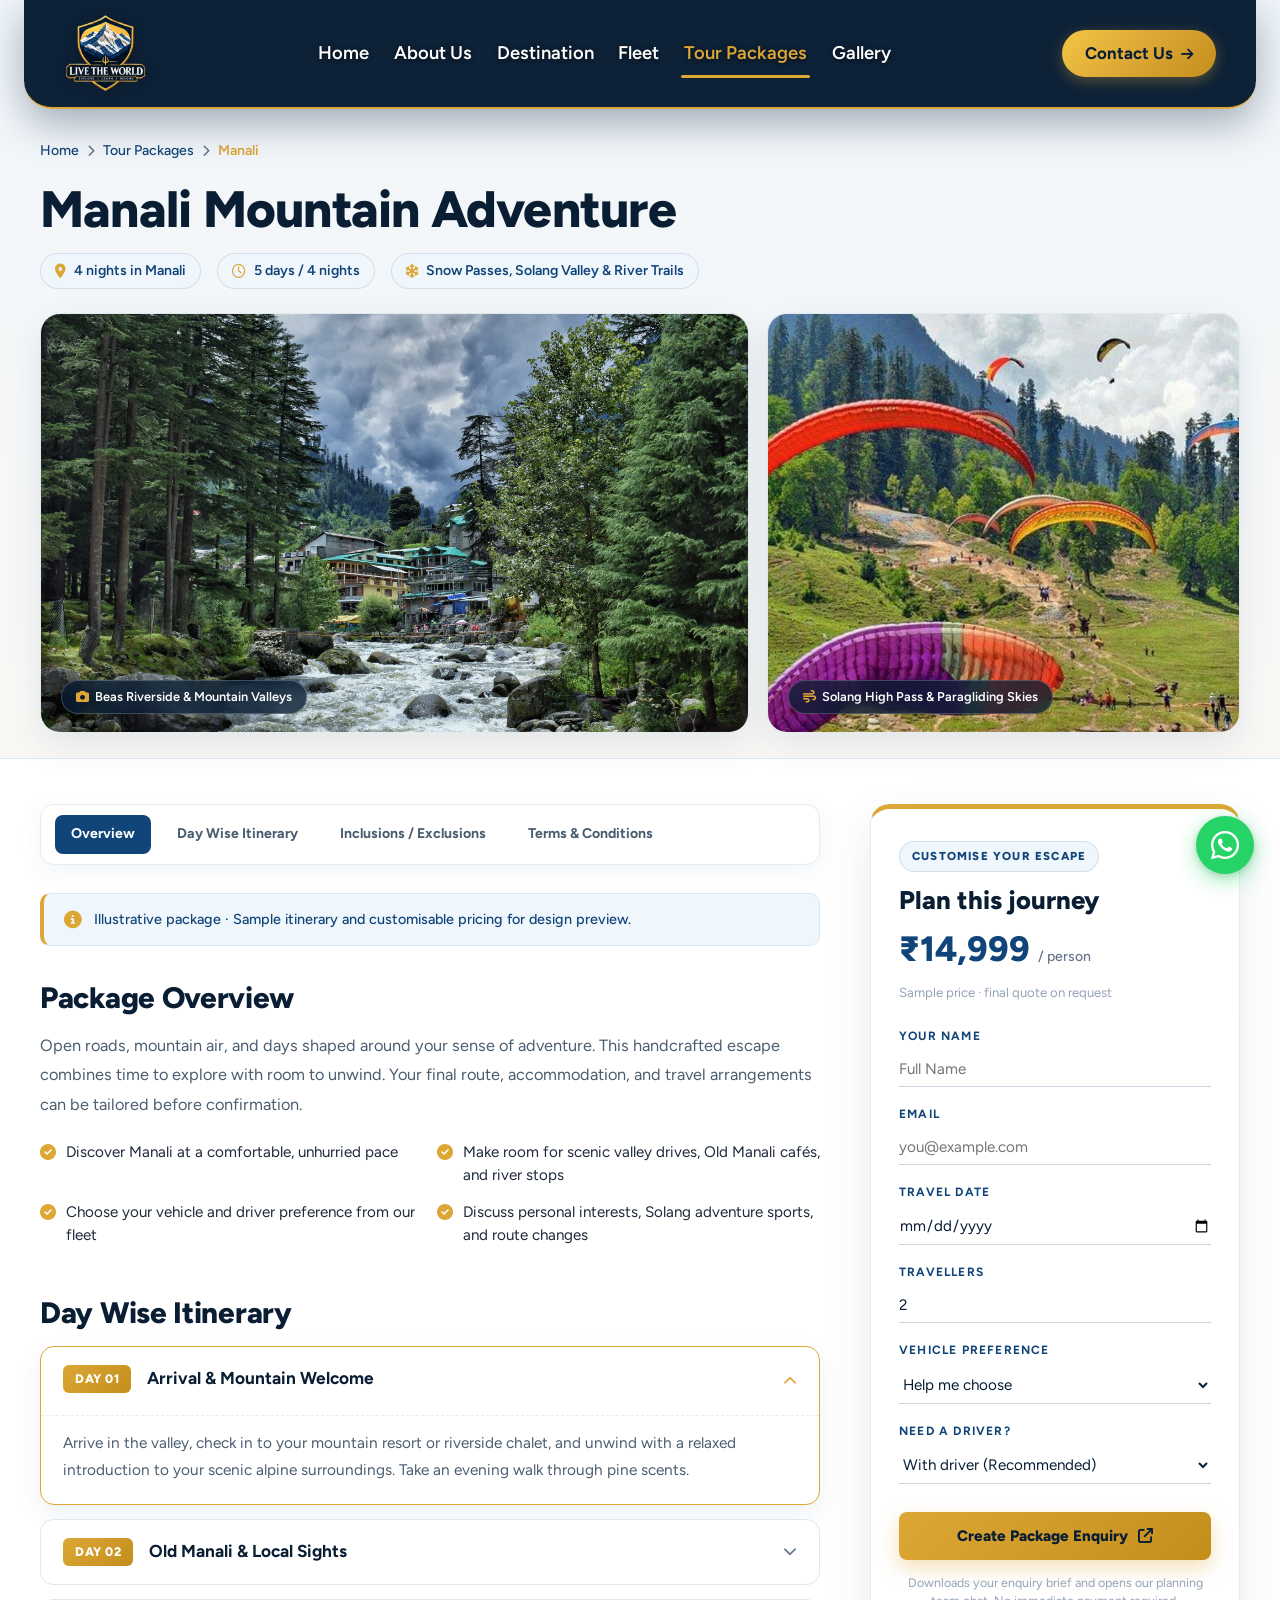
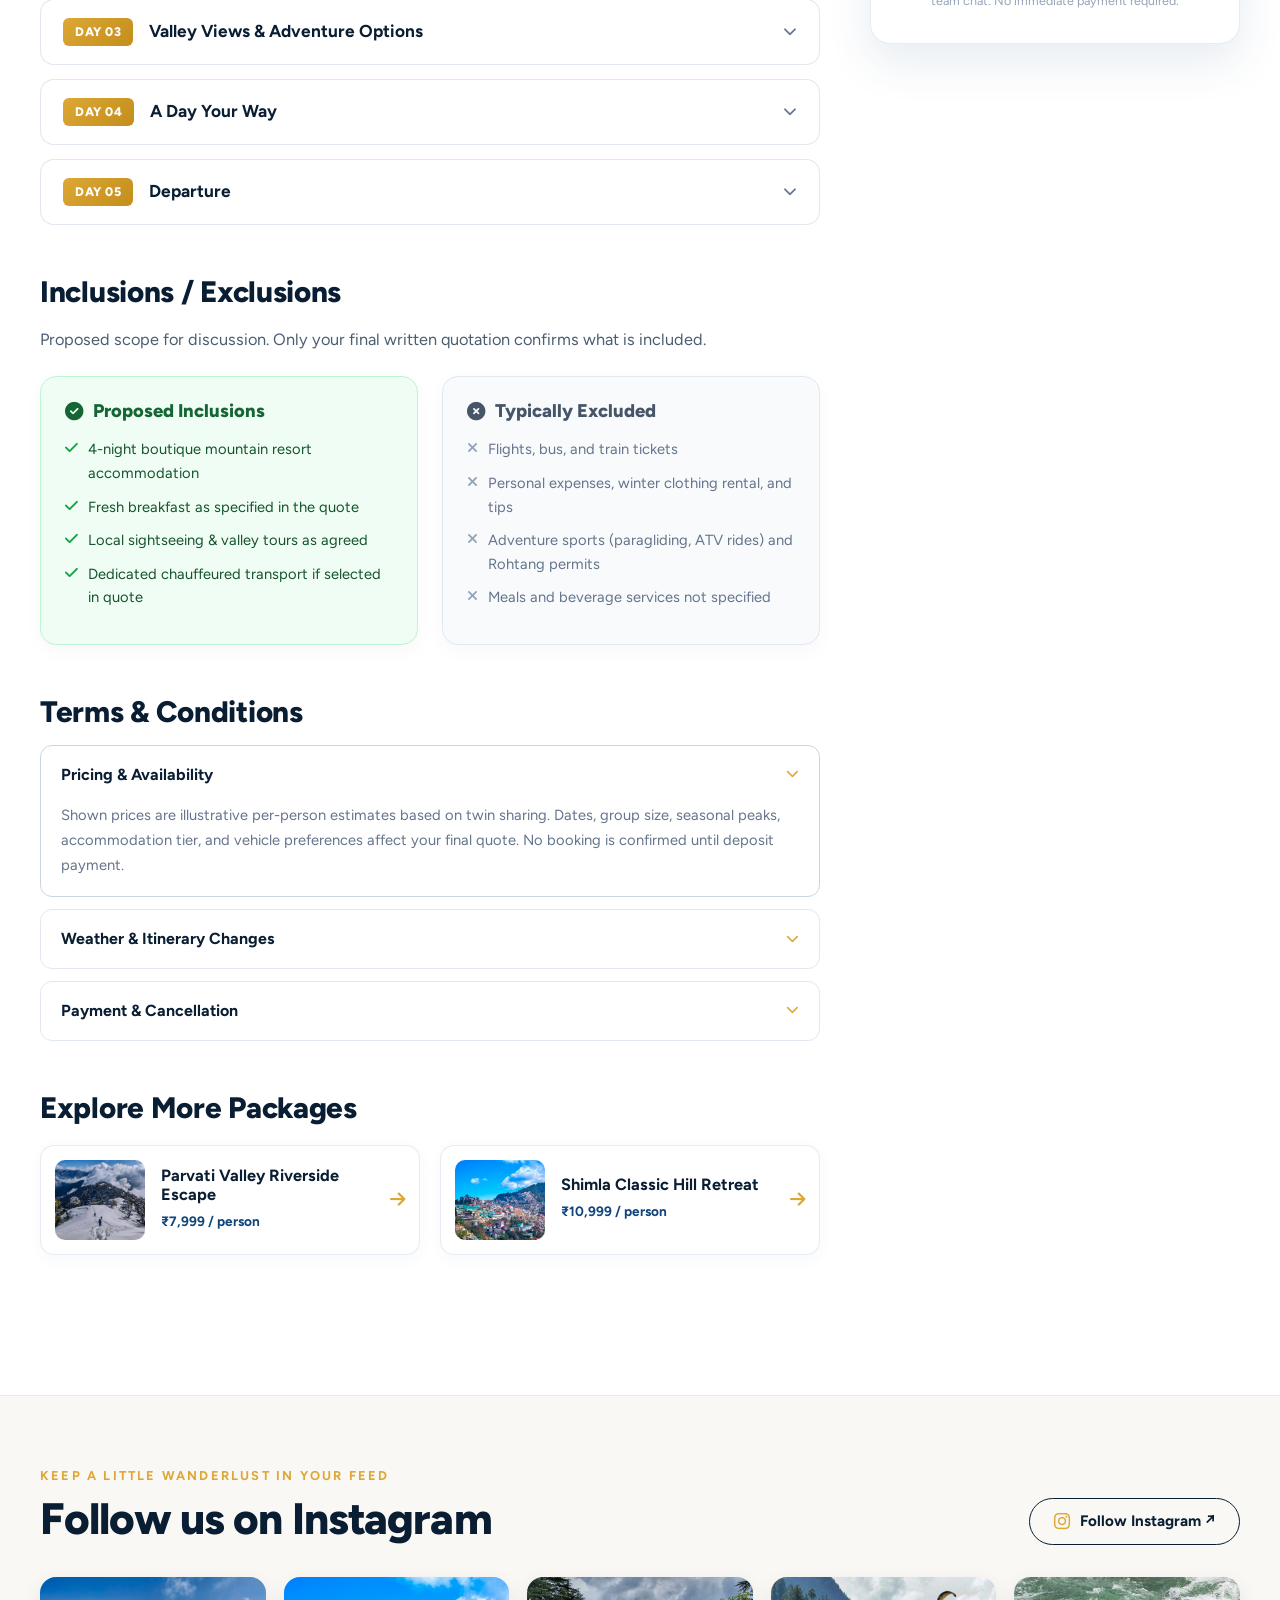
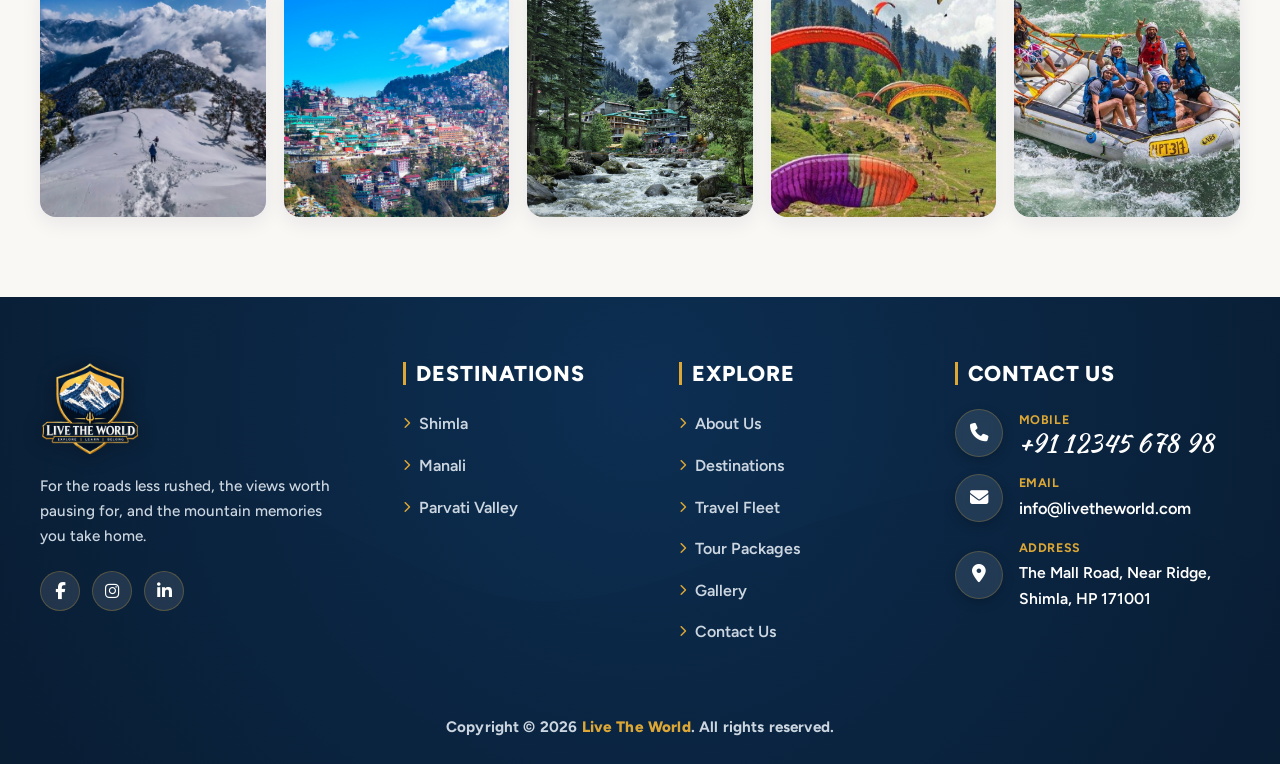
==== commit 6ef2f0ab: "whole changes done - Live the World website" ====
--- a/tour-package/manali-mountain-adventure/index.html
+++ b/tour-package/manali-mountain-adventure/index.html
@@ -7,6 +7,28 @@
   <title>Manali Mountain Adventure | Live The World</title>
   <meta name="description"
     content="Experience thrilling alpine adventures, pine-clad valleys, and panoramic snow passes in Manali with handcrafted packages by Live The World.">
+  <meta name="keywords" content="Manali tour package, Solang Valley paragliding, Rohtang Pass adventure, Atal Tunnel tour, Manali trekking holidays">
+  <meta name="author" content="Live The World">
+  <meta name="publisher" content="Live The World">
+  <meta name="robots" content="index, follow, max-image-preview:large, max-snippet:-1, max-video-preview:-1">
+
+  <!-- Canonical URL -->
+  <link rel="canonical" href="https://livetheworld.in/tour-package/manali-mountain-adventure/">
+
+  <!-- Open Graph Meta Tags -->
+  <meta property="og:locale" content="en_US">
+  <meta property="og:type" content="article">
+  <meta property="og:title" content="Manali Mountain Adventure | Live The World">
+  <meta property="og:description" content="Experience thrilling alpine adventures and snow passes in Manali with Live The World.">
+  <meta property="og:url" content="https://livetheworld.in/tour-package/manali-mountain-adventure/">
+  <meta property="og:site_name" content="Live The World">
+  <meta property="og:image" content="https://livetheworld.in/assets/images/Manali.jpg">
+
+  <!-- Twitter Card Meta Tags -->
+  <meta name="twitter:card" content="summary_large_image">
+  <meta name="twitter:title" content="Manali Mountain Adventure | Live The World">
+  <meta name="twitter:description" content="Experience thrilling alpine adventures in Manali with Live The World.">
+  <meta name="twitter:image" content="https://livetheworld.in/assets/images/Manali.jpg">
 
   <!-- Favicon -->
   <link rel="icon" type="image/png" href="../../assets/images/logo.png">
@@ -456,10 +478,9 @@
         <div class="dz-footer-menu-col">
           <h4 class="dz-col-heading">DESTINATIONS</h4>
           <ul class="dz-footer-nav-list">
-            <li><a href="../../destinations.html#parvati"><i class="fa-solid fa-chevron-right"></i> Parvati Valley</a></li>
-            <li><a href="../../destinations.html#shimla"><i class="fa-solid fa-chevron-right"></i> Shimla</a></li>
-            <li><a href="../../destinations.html#manali"><i class="fa-solid fa-chevron-right"></i> Manali</a></li>
-            <li><a href="../../destinations.html#dharamshala"><i class="fa-solid fa-chevron-right"></i> Dharamshala</a></li>
+            <li><a href="../../shimla-hill-retreat.html"><i class="fa-solid fa-chevron-right"></i> Shimla</a></li>
+            <li><a href="../../manali-mountain-adventure.html"><i class="fa-solid fa-chevron-right"></i> Manali</a></li>
+            <li><a href="../../parvati-valley-escape.html"><i class="fa-solid fa-chevron-right"></i> Parvati Valley</a></li>
           </ul>
         </div>
 
--- a/assets/css/style.css
+++ b/assets/css/style.css
@@ -5295,7 +5295,7 @@
 
 .why-choose-phone-link {
   font-family: 'Figtree', sans-serif;
-  font-size: clamp(2rem, 3.2vw, 2.75rem);
+  font-size: clamp(1.2rem, 3.2vw, 2.75rem);
   font-weight: 900;
   color: #DCA735;
   letter-spacing: 0.02em;
@@ -5304,6 +5304,7 @@
   transition: all 0.25s ease;
   display: inline-block;
   text-shadow: 0 3px 12px rgba(0, 0, 0, 0.3);
+  word-break: break-word;
 }
 
 .why-choose-phone-link:hover {
@@ -5396,10 +5397,10 @@
 .testimonials-wordmark-text,
 .testimonials-giant-wordmark {
   font-family: 'Figtree', var(--font-heading), sans-serif;
-  font-size: clamp(7.4rem, 7vw, 8.2rem);
+  font-size: clamp(2.2rem, 6.5vw, 6.8rem);
   font-weight: 900;
   text-transform: uppercase;
-  letter-spacing: 0.15em;
+  letter-spacing: clamp(0.04em, 0.8vw, 0.12em);
   line-height: 1.1;
   text-align: center;
   background: linear-gradient(180deg, rgba(17, 68, 121, 0.45) 0%, rgba(29, 90, 150, 0.35) 45%, rgba(220, 167, 53, 0.35) 80%, rgba(220, 167, 53, 0.1) 100%);
@@ -5483,15 +5484,15 @@
 .testimonial-thumb-stack {
   display: flex;
   flex-direction: column;
-  gap: 16px;
+  gap: 12px;
   align-self: center;
   z-index: 3;
 }
 
 .thumb-avatar-item {
-  width: 68px;
-  height: 68px;
-  border-radius: 18px;
+  width: 60px;
+  height: 60px;
+  border-radius: 16px;
   overflow: hidden;
   cursor: pointer;
   transition: all 0.3s cubic-bezier(0.2, 0.8, 0.4, 1);
@@ -5706,7 +5707,7 @@
 /* Adventure Title */
 .adventure-cta-script-title {
   font-family: var(--font-script), cursive;
-  font-size: clamp(5.5rem, 13vw, 10.5rem);
+  font-size: clamp(2.4rem, 9.5vw, 9.5rem);
   font-weight: 700;
   color: #ffffff;
   line-height: 1;
--- a/assets/css/responsive.css
+++ b/assets/css/responsive.css
@@ -2,6 +2,34 @@
    LIVE THE WORLD - RESPONSIVE STYLESHEET (responsive.css)
    Handles all responsive layouts, media queries, and device viewports
    =================================================================== */
+
+/* ===================================================================
+   0. GLOBAL RESPONSIVE RESET & HORIZONTAL OVERFLOW PREVENTION
+   =================================================================== */
+html,
+body {
+  overflow-x: hidden !important;
+  max-width: 100vw !important;
+  width: 100% !important;
+  position: relative;
+}
+
+*,
+*::before,
+*::after {
+  box-sizing: border-box;
+}
+
+img,
+svg,
+video,
+canvas,
+audio,
+iframe,
+embed,
+object {
+  max-width: 100%;
+}
 
 /* ===================================================================
    1. NAVIGATION, HERO BANNER & GENERAL GRIDS
@@ -1004,6 +1032,8 @@
   .testimonial-thumb-stack {
     flex-direction: row;
     justify-content: center;
+    flex-wrap: wrap;
+    gap: 10px;
   }
 
   .testimonial-author-header {
@@ -1144,6 +1174,8 @@
   .testimonial-thumb-stack {
     flex-direction: row;
     justify-content: center;
+    flex-wrap: wrap;
+    gap: 8px;
   }
 
   .main-portrait-frame {
@@ -1305,7 +1337,354 @@
   .f-gal-thumb {
     height: 75px;
   }
-}
-
-
-
+
+  /* Hero Slider Banner on Mobile */
+  .hero-center-wrapper {
+    padding: 0 1.1rem;
+    padding-top: 4.8rem;
+  }
+
+  .hero-eyebrow {
+    font-size: 0.74rem;
+    letter-spacing: 0.08em;
+    margin-bottom: 0.7rem;
+  }
+
+  .hero-headline {
+    font-size: clamp(1.75rem, 7.5vw, 2.3rem);
+    line-height: 1.18;
+    margin-bottom: 0.85rem;
+  }
+
+  .hero-subtext {
+    font-size: 0.88rem;
+    line-height: 1.55;
+    margin-bottom: 1.35rem;
+  }
+
+  .hero-actions-row {
+    flex-direction: column;
+    align-items: stretch;
+    width: 100%;
+    gap: 10px;
+  }
+
+  .hero-btn-primary,
+  .hero-btn-outline {
+    width: 100%;
+    max-width: 280px;
+    margin: 0 auto;
+    justify-content: center;
+    padding: 12px 20px;
+    font-size: 0.94rem;
+  }
+
+  /* Destination & Tours Section Headers */
+  .dest-section-title,
+  .light-fleet-title {
+    font-size: clamp(1.85rem, 6.8vw, 2.35rem);
+    line-height: 1.2;
+  }
+
+  /* Paragliders and Floating SVGs - Constrained */
+  .paraglider-float,
+  .tours-sky-paraglider,
+  .testimonials-floating-glider,
+  .testimonials-header-glider-left {
+    pointer-events: none;
+    max-width: 35vw;
+  }
+
+  /* Why Choose Us Banner Card */
+  .why-choose-banner-card {
+    padding: 38px 16px;
+    border-radius: 22px;
+    gap: 1.8rem;
+  }
+
+  .why-choose-script-heading {
+    font-size: 2.2rem;
+    margin-bottom: 18px;
+  }
+
+  .why-choose-grid-features {
+    grid-template-columns: 1fr;
+    gap: 12px;
+    max-width: 100%;
+  }
+
+  .why-choose-item-label {
+    font-size: 0.98rem;
+  }
+
+  .why-choose-discover-pill {
+    width: 100%;
+    max-width: 240px;
+    padding: 11px 32px;
+    font-size: 0.96rem;
+  }
+
+  .why-choose-right-call-box {
+    min-width: auto;
+    width: 100%;
+  }
+
+  .why-choose-24-img {
+    width: 120px;
+  }
+
+  .why-choose-call-label {
+    font-size: 1.45rem;
+  }
+
+  .why-choose-phone-link {
+    font-size: clamp(1.2rem, 5.2vw, 1.55rem);
+  }
+
+  /* Testimonials Showcase */
+  .testimonials-client-says-title {
+    font-size: clamp(1.75rem, 6vw, 2.2rem);
+  }
+
+  .testimonials-wordmark-text,
+  .testimonials-giant-wordmark {
+    font-size: clamp(1.35rem, 5.5vw, 1.95rem);
+    letter-spacing: 0.05em;
+  }
+
+  .main-portrait-frame {
+    max-width: 270px;
+    height: 330px;
+    border-radius: 20px;
+    margin: 0 auto;
+  }
+
+  .thumb-avatar-item {
+    width: 50px;
+    height: 50px;
+    border-radius: 12px;
+  }
+
+  .testimonial-author-script {
+    font-size: 1.9rem;
+  }
+
+  .testimonial-author-role {
+    font-size: 0.88rem;
+  }
+
+  .testimonial-review-body {
+    font-size: 0.92rem;
+    line-height: 1.6;
+    margin: 14px 0 18px;
+    min-height: auto;
+  }
+
+  .testimonial-stars-rating {
+    font-size: 1.1rem;
+    margin-bottom: 20px;
+  }
+
+  /* Adventure CTA Section */
+  .adventure-cta-section {
+    padding: 70px 0;
+  }
+
+  .adventure-cta-script-title {
+    font-size: clamp(2.3rem, 12vw, 3.4rem);
+  }
+
+  .adventure-cta-subtitle {
+    font-size: 0.9rem;
+    letter-spacing: 0.08em;
+    margin-bottom: 22px;
+  }
+
+  .adventure-booking-btn {
+    padding: 12px 32px;
+    font-size: 0.98rem;
+    width: 100%;
+    max-width: 240px;
+  }
+
+  /* Latest News */
+  .news-thumb-wrap {
+    height: 190px;
+  }
+
+  .news-article-body {
+    padding: 18px 16px;
+  }
+
+  .news-card-title {
+    font-size: 1.12rem;
+  }
+
+  /* Site Footer (DZ Footer) */
+  .dz-footer-main {
+    padding: 50px 0 20px;
+  }
+
+  .dz-footer-main-grid {
+    grid-template-columns: 1fr;
+    gap: 2.2rem;
+  }
+
+  .dz-col-heading {
+    font-size: 1.2rem;
+    margin-bottom: 18px;
+  }
+
+  .dz-instagram-title {
+    font-size: 1.45rem;
+  }
+
+  .dz-instagram-grid {
+    display: grid;
+    grid-template-columns: repeat(4, 1fr);
+    gap: 6px;
+    width: 100%;
+  }
+
+  .dz-insta-thumb {
+    border-radius: 10px;
+    max-width: 100%;
+  }
+
+  .dz-footer-bottom {
+    display: flex;
+    flex-direction: column-reverse;
+    align-items: center;
+    gap: 12px;
+    padding-top: 18px;
+  }
+
+  .dz-back-to-top {
+    position: static;
+    margin: 0 auto;
+  }
+
+  .dz-copyright-text {
+    font-size: 0.85rem;
+    line-height: 1.5;
+  }
+
+  /* Floating WhatsApp Button */
+  .floating-whatsapp-btn {
+    bottom: 16px;
+    right: 16px;
+    width: 48px;
+    height: 48px;
+    font-size: 26px;
+  }
+
+  .floating-whatsapp-btn .whatsapp-tooltip {
+    display: none !important;
+  }
+
+  /* Inner Pages Components (About, Tours, Gallery, Fleet, Contact, Package Details) */
+  .inner-hero-banner {
+    min-height: 310px;
+    padding: 120px 14px 50px 14px;
+  }
+
+  .inner-hero-title {
+    font-size: clamp(1.95rem, 7.5vw, 2.7rem);
+    margin-bottom: 10px;
+  }
+
+  .inner-breadcrumb {
+    padding: 6px 16px;
+    font-size: 0.82rem;
+  }
+
+  .services-offer-title {
+    font-size: clamp(1.6rem, 6.5vw, 2.1rem);
+    word-break: break-word;
+  }
+
+  .amazing-cards-outer-wrap {
+    padding: 16px 12px 24px 12px;
+  }
+
+  .gallery-collage-grid {
+    grid-template-columns: 1fr;
+    grid-auto-rows: 200px;
+    gap: 12px;
+  }
+
+  .gallery-photo-strip-grid {
+    grid-template-columns: repeat(2, 1fr);
+    gap: 8px;
+  }
+
+  .tours-grid-style-1 {
+    grid-template-columns: 1fr;
+    gap: 18px;
+  }
+
+  .fleet-ref-wrap {
+    padding: 0 16px;
+  }
+
+  .contact-details-grid {
+    padding: 16px;
+    gap: 24px;
+  }
+
+  .contact-form-box {
+    padding: 16px;
+  }
+}
+
+/* ===================================================================
+   ULTRA-COMPACT MOBILE BREAKPOINT (Screens <= 360px - e.g. iPhone SE, Fold)
+   =================================================================== */
+@media (max-width: 360px) {
+  .site-container,
+  .container {
+    padding-left: 0.85rem;
+    padding-right: 0.85rem;
+  }
+
+  .hero-headline {
+    font-size: 1.65rem;
+  }
+
+  .hero-btn-primary,
+  .hero-btn-outline {
+    font-size: 0.88rem;
+    padding: 10px 16px;
+  }
+
+  .why-choose-script-heading {
+    font-size: 1.95rem;
+  }
+
+  .why-choose-phone-link {
+    font-size: 1.15rem;
+  }
+
+  .main-portrait-frame {
+    max-width: 235px;
+    height: 290px;
+  }
+
+  .thumb-avatar-item {
+    width: 44px;
+    height: 44px;
+    border-radius: 10px;
+  }
+
+  .dz-instagram-grid {
+    grid-template-columns: repeat(4, 1fr);
+    gap: 4px;
+  }
+
+  .dz-insta-thumb {
+    border-radius: 8px;
+  }
+}
+
+
+
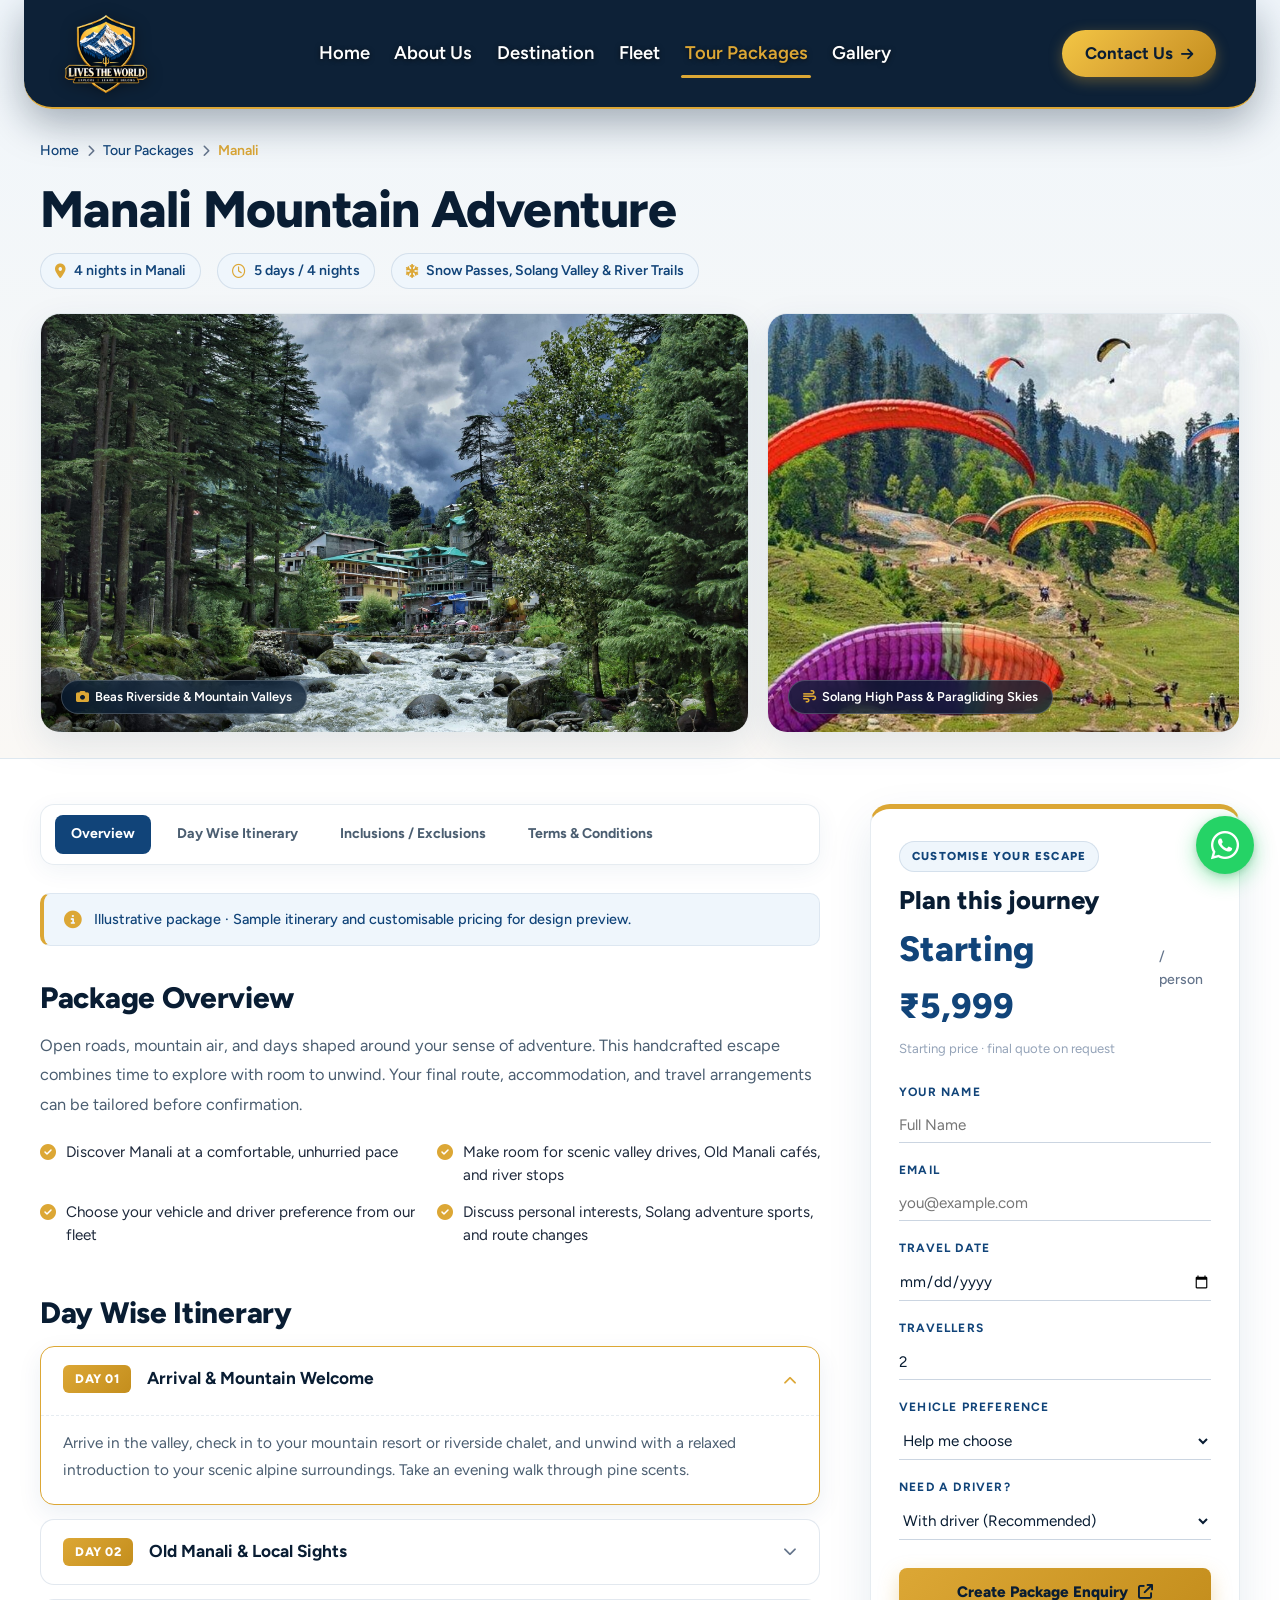
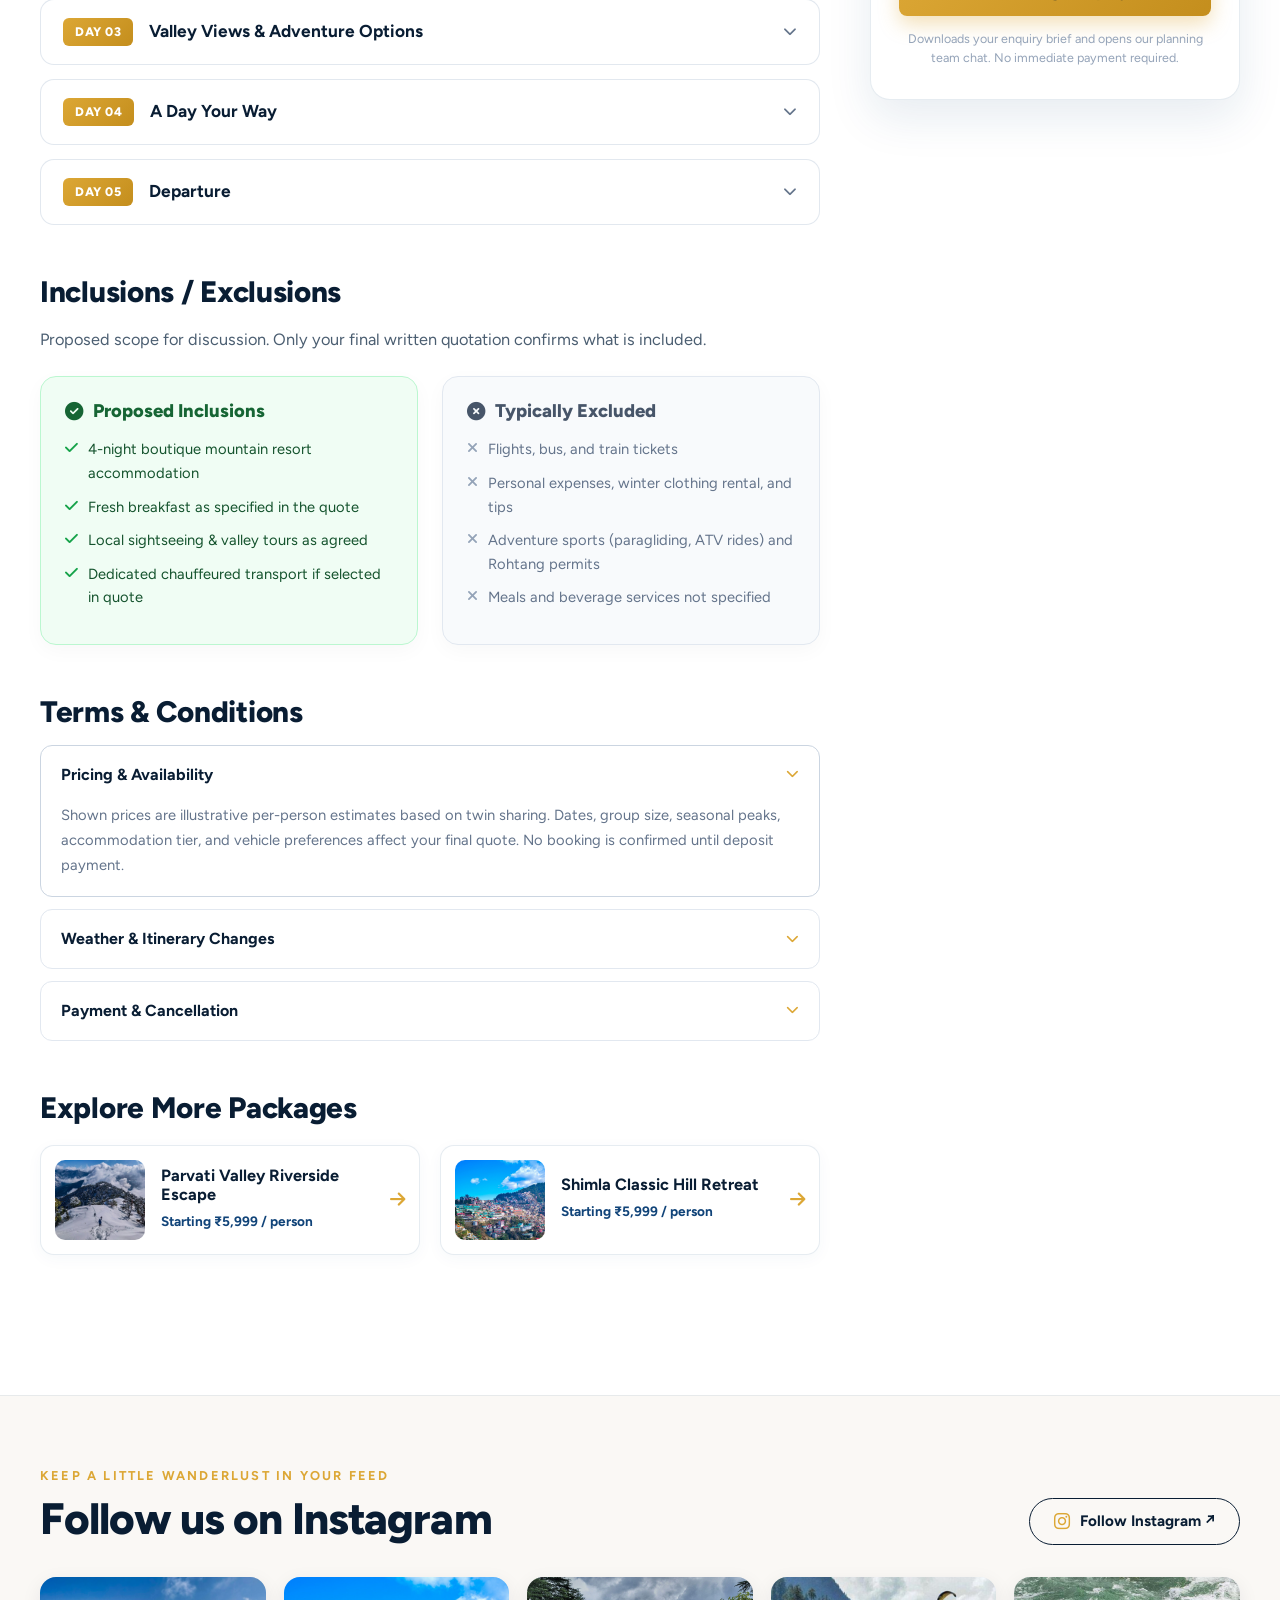
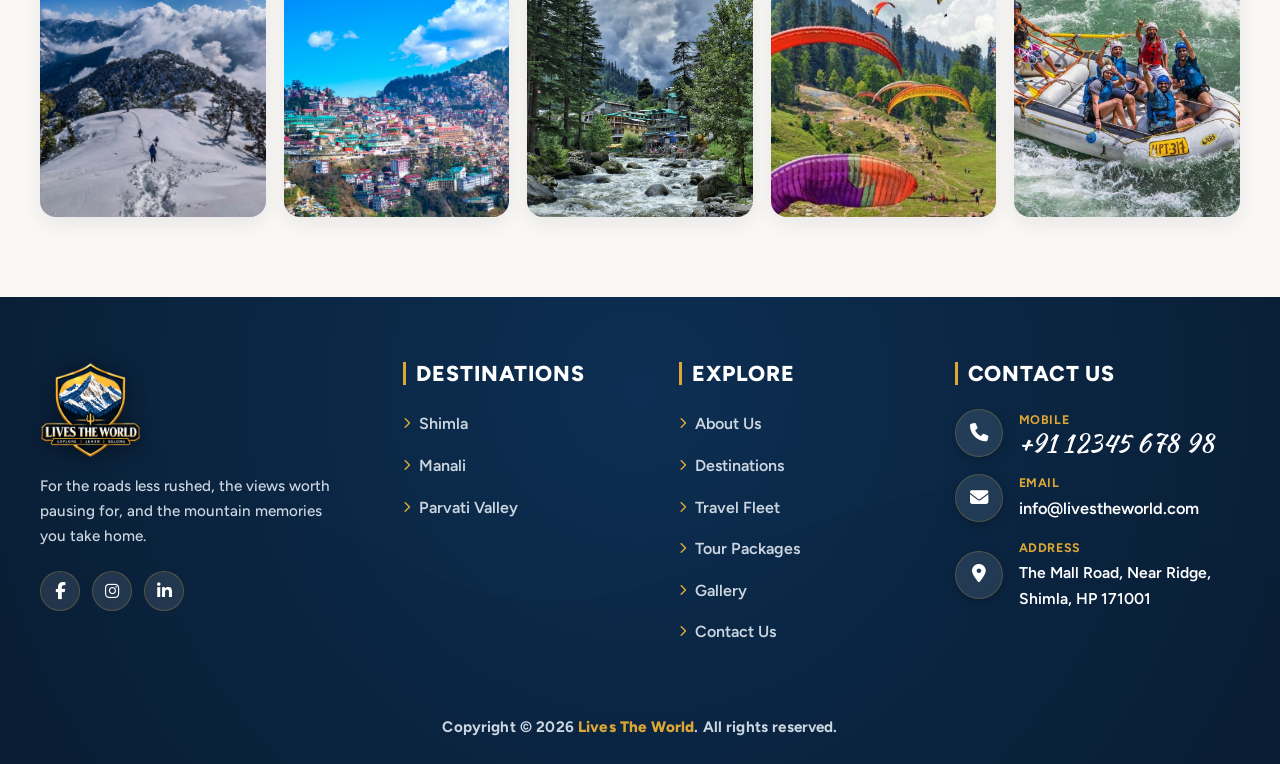
==== commit 3ed3f8f9: "some changes - Live the World website" ====
--- a/tour-package/manali-mountain-adventure/index.html
+++ b/tour-package/manali-mountain-adventure/index.html
@@ -4,34 +4,40 @@
 <head>
   <meta charset="UTF-8">
   <meta name="viewport" content="width=device-width, initial-scale=1.0">
-  <title>Manali Mountain Adventure | Live The World</title>
+  <title>Manali Mountain Adventure | Lives The World</title>
   <meta name="description"
-    content="Experience thrilling alpine adventures, pine-clad valleys, and panoramic snow passes in Manali with handcrafted packages by Live The World.">
+    content="Experience thrilling alpine adventures, pine-clad valleys, and panoramic snow passes in Manali with handcrafted packages by Lives The World.">
   <meta name="keywords" content="Manali tour package, Solang Valley paragliding, Rohtang Pass adventure, Atal Tunnel tour, Manali trekking holidays">
-  <meta name="author" content="Live The World">
-  <meta name="publisher" content="Live The World">
+  <meta name="author" content="Lives The World">
+  <meta name="publisher" content="Lives The World">
   <meta name="robots" content="index, follow, max-image-preview:large, max-snippet:-1, max-video-preview:-1">
 
   <!-- Canonical URL -->
-  <link rel="canonical" href="https://livetheworld.in/tour-package/manali-mountain-adventure/">
+  <link rel="canonical" href="https://livestheworld.in/tour-package/manali-mountain-adventure/">
 
   <!-- Open Graph Meta Tags -->
   <meta property="og:locale" content="en_US">
   <meta property="og:type" content="article">
-  <meta property="og:title" content="Manali Mountain Adventure | Live The World">
-  <meta property="og:description" content="Experience thrilling alpine adventures and snow passes in Manali with Live The World.">
-  <meta property="og:url" content="https://livetheworld.in/tour-package/manali-mountain-adventure/">
-  <meta property="og:site_name" content="Live The World">
-  <meta property="og:image" content="https://livetheworld.in/assets/images/Manali.jpg">
+  <meta property="og:title" content="Manali Mountain Adventure | Lives The World">
+  <meta property="og:description" content="Experience thrilling alpine adventures and snow passes in Manali with Lives The World.">
+  <meta property="og:url" content="https://livestheworld.in/tour-package/manali-mountain-adventure/">
+  <meta property="og:site_name" content="Lives The World">
+  <meta property="og:image" content="https://livestheworld.in/assets/images/Manali.jpg">
 
   <!-- Twitter Card Meta Tags -->
   <meta name="twitter:card" content="summary_large_image">
-  <meta name="twitter:title" content="Manali Mountain Adventure | Live The World">
-  <meta name="twitter:description" content="Experience thrilling alpine adventures in Manali with Live The World.">
-  <meta name="twitter:image" content="https://livetheworld.in/assets/images/Manali.jpg">
-
-  <!-- Favicon -->
-  <link rel="icon" type="image/png" href="../../assets/images/logo.png">
+  <meta name="twitter:title" content="Manali Mountain Adventure | Lives The World">
+  <meta name="twitter:description" content="Experience thrilling alpine adventures in Manali with Lives The World.">
+  <meta name="twitter:image" content="https://livestheworld.in/assets/images/Manali.jpg">
+
+      <!-- Favicon -->
+  <link rel="icon" type="image/x-icon" href="../../favicon.ico">
+  <link rel="icon" type="image/png" sizes="192x192" href="../../assets/images/favicon-192x192.png">
+  <link rel="icon" type="image/png" sizes="96x96" href="../../assets/images/favicon-96x96.png">
+  <link rel="icon" type="image/png" sizes="48x48" href="../../assets/images/favicon-48x48.png">
+  <link rel="icon" type="image/png" sizes="32x32" href="../../assets/images/favicon-32x32.png">
+  <link rel="icon" type="image/png" sizes="16x16" href="../../assets/images/favicon-16x16.png">
+  <link rel="apple-touch-icon" sizes="180x180" href="../../assets/images/apple-touch-icon.png">
 
   <!-- Icons -->
   <link rel="stylesheet" href="https://cdnjs.cloudflare.com/ajax/libs/font-awesome/6.5.1/css/all.min.css">
@@ -57,8 +63,8 @@
       <div class="navbar-container">
 
         <!-- Logo Left Side -->
-        <a href="../../index.html" class="brand-logo-link" title="Live The World">
-          <img src="../../assets/images/logo.png" alt="Live The World Logo" class="brand-logo-img">
+        <a href="../../index.html" class="brand-logo-link" title="Lives The World">
+          <img src="../../assets/images/logo.png" alt="Lives The World Logo" class="brand-logo-img">
         </a>
 
         <!-- Menu in the Centre: Home, About Us, Destination, Fleet, Tour Packages, Gallery -->
@@ -315,7 +321,7 @@
                   <i class="fa-solid fa-chevron-down" style="font-size:0.8rem; color:#DCA735;"></i>
                 </summary>
                 <div class="terms-content">
-                  Request the applicable payment schedule and cancellation policy with your final quotation before confirming a trip with Live The World.
+                  Request the applicable payment schedule and cancellation policy with your final quotation before confirming a trip with Lives The World.
                 </div>
               </details>
             </div>
@@ -329,7 +335,7 @@
                 <img src="../../assets/images/bg-parvati.jpg" alt="Parvati Valley Riverside Escape" class="more-pkg-thumb">
                 <div class="more-pkg-info">
                   <h4>Parvati Valley Riverside Escape</h4>
-                  <span>₹7,999 / person</span>
+                  <span>Starting ₹5,999 / person</span>
                 </div>
                 <i class="fa-solid fa-arrow-right more-pkg-arrow"></i>
               </a>
@@ -338,7 +344,7 @@
                 <img src="../../assets/images/bg-shimla.jpg" alt="Shimla Classic Hill Retreat" class="more-pkg-thumb">
                 <div class="more-pkg-info">
                   <h4>Shimla Classic Hill Retreat</h4>
-                  <span>₹10,999 / person</span>
+                  <span>Starting ₹5,999 / person</span>
                 </div>
                 <i class="fa-solid fa-arrow-right more-pkg-arrow"></i>
               </a>
@@ -353,10 +359,10 @@
           <h3 class="sidebar-form-title">Plan this journey</h3>
 
           <div class="sidebar-price-row">
-            <span class="sidebar-price-amount">₹14,999</span>
+            <span class="sidebar-price-amount">Starting ₹5,999</span>
             <span class="sidebar-price-unit">/ person</span>
           </div>
-          <p class="sidebar-price-note">Sample price · final quote on request</p>
+          <p class="sidebar-price-note">Starting price · final quote on request</p>
 
           <form id="packageEnquiryForm">
             <div class="sidebar-form-field">
@@ -461,8 +467,8 @@
 
         <!-- Col 1: Brand Logo & Description -->
         <div class="dz-footer-brand-col">
-          <a href="../../index.html" class="dz-brand-logo-link" title="Live The World">
-            <img src="../../assets/images/logo.png" alt="Live The World Logo" class="dz-footer-logo-img">
+          <a href="../../index.html" class="dz-brand-logo-link" title="Lives The World">
+            <img src="../../assets/images/logo.png" alt="Lives The World Logo" class="dz-footer-logo-img">
           </a>
           <p class="dz-brand-slogan-desc">
             For the roads less rushed, the views worth pausing for, and the mountain memories you take home.
@@ -512,7 +518,7 @@
               <div class="dz-badge-circle"><i class="fa-solid fa-envelope"></i></div>
               <div class="dz-badge-content">
                 <span class="dz-contact-label">Email</span>
-                <a href="mailto:info@livetheworld.com" class="dz-email-text">info@livetheworld.com</a>
+                <a href="mailto:info@livestheworld.com" class="dz-email-text">info@livestheworld.com</a>
               </div>
             </div>
             <div class="dz-contact-badge-item">
@@ -528,13 +534,13 @@
       </div>
 
       <div class="dz-footer-bottom">
-        <p class="dz-copyright-text">Copyright &copy; 2026 <span class="dz-highlight-gold">Live The World</span>. All rights reserved.</p>
+        <p class="dz-copyright-text">Copyright &copy; 2026 <span class="dz-highlight-gold">Lives The World</span>. All rights reserved.</p>
       </div>
     </div>
   </footer>
 
   <!-- Floating WhatsApp Action Button -->
-  <a href="https://wa.me/911234567898?text=Hello%20Live%20The%20World!%20I%20would%20like%20to%20plan%20the%20Manali%20Mountain%20Adventure."
+  <a href="https://wa.me/911234567898?text=Hello%20Lives%20The%20World!%20I%20would%20like%20to%20plan%20the%20Manali%20Mountain%20Adventure."
     class="floating-whatsapp-btn" target="_blank" rel="noopener noreferrer" aria-label="Chat with us on WhatsApp"
     title="Chat on WhatsApp">
     <i class="fa-brands fa-whatsapp"></i>
@@ -562,10 +568,10 @@
         const driver = document.getElementById('pkgGuestDriver').value;
 
         const brief = `=========================================
-LIVE THE WORLD — PACKAGE ENQUIRY BRIEF
+LIVES THE WORLD — PACKAGE ENQUIRY BRIEF
 =========================================
 Package: ${pkgName}
-Estimated Price: ₹14,999 / person
+Estimated Price: Starting from ₹5,999 / person
 -----------------------------------------
 Guest Name: ${name}
 Email Address: ${email}
@@ -574,22 +580,22 @@
 Vehicle Preference: ${vehicle}
 Driver Option: ${driver}
 -----------------------------------------
-Live The World Himalayan Journeys
+Lives The World Himalayan Journeys
 The Mall Road, Near Ridge, Shimla, HP
-Mobile: +91 12345 678 98 | Email: info@livetheworld.com
+Mobile: +91 12345 678 98 | Email: info@livestheworld.com
 =========================================`;
 
         const blob = new Blob([brief], { type: 'text/plain' });
         const url = URL.createObjectURL(blob);
         const a = document.createElement('a');
         a.href = url;
-        a.download = `Live-The-World-Enquiry-${pkgName.replace(/\s+/g, '-')}.txt`;
+        a.download = `Lives-The-World-Enquiry-${pkgName.replace(/\s+/g, '-')}.txt`;
         document.body.appendChild(a);
         a.click();
         document.body.removeChild(a);
         setTimeout(() => URL.revokeObjectURL(url), 1000);
 
-        const waText = encodeURIComponent(`Hello Live The World! I would like to inquire about the ${pkgName}.\n\nName: ${name}\nDate: ${date}\nTravellers: ${count}\nVehicle: ${vehicle}`);
+        const waText = encodeURIComponent(`Hello Lives The World! I would like to inquire about the ${pkgName}.\n\nName: ${name}\nDate: ${date}\nTravellers: ${count}\nVehicle: ${vehicle}`);
         window.open(`https://wa.me/911234567898?text=${waText}`, '_blank');
       });
     }
--- a/assets/css/style.css
+++ b/assets/css/style.css
@@ -1,5 +1,5 @@
 /* ===================================================================
-   LIVE THE WORLD - TRAVEL & TOUR PORTAL
+   LIVES THE WORLD - TRAVEL & TOUR PORTAL
    Exact Travlla Theme Recreation for Himachal & Himalayan Expeditions
    Locations: Parvati Valley, Shimla, Manali
    Palette: Deep Teal, Lime Green, Royal Gold & Mountain Navy
@@ -3881,7 +3881,7 @@
    HIMALAYAN DESTINATIONS MARQUEE & PANORAMA SECTION
    Matches Reference Screenshot:
    - Infinite Smooth Marquee with Flag Tour Badges, Cursive Destinations, Popular! tags
-   - Live The World Giant Watermark Typography
+   - Lives The World Giant Watermark Typography
    - Himalayas Panoramic Visual
    =================================================================== */
 .marquee-destinations-section {
@@ -4063,7 +4063,7 @@
   transform: translateY(-4px) scale(1.015);
 }
 
-/* Right-Side Box: Popular & LIVE THE WORLD (Exact match to Reference Screenshot) */
+/* Right-Side Box: Popular & LIVES THE WORLD (Exact match to Reference Screenshot) */
 .marquee-banner-right-box {
   position: relative;
   z-index: 2;
@@ -4089,7 +4089,7 @@
   text-shadow: 0 1px 2px rgba(255, 255, 255, 0.85);
 }
 
-/* Giant LIVE THE WORLD Typography (Matching screenshot's warm cream SEARCH letters) */
+/* Giant LIVES THE WORLD Typography (Matching screenshot's warm cream SEARCH letters) */
 .marquee-banner-headline {
   font-family: 'Figtree', sans-serif;
   font-size: clamp(3.2rem, 5.0vw, 5.0rem);
@@ -5315,7 +5315,7 @@
 
 /* ===================================================================
    11. OUR CLIENTS SAY / TESTIMONIALS SECTION
-   (Exact Match to Reference Screenshot: LIVE THE WORLD Banner & Paraglider)
+   (Exact Match to Reference Screenshot: LIVES THE WORLD Banner & Paraglider)
    =================================================================== */
 .testimonials-section {
   background-color: #FAF8F5;
@@ -5376,7 +5376,7 @@
   margin: -14px auto 0;
 }
 
-/* Refined & Reduced LIVE THE WORLD Wordmark Banner (No Thread Sign, Clean Paraglider) */
+/* Refined & Reduced LIVES THE WORLD Wordmark Banner (No Thread Sign, Clean Paraglider) */
 .testimonials-wordmark-wrap,
 .testimonials-giant-banner-wrap {
   position: relative;
--- a/assets/css/responsive.css
+++ b/assets/css/responsive.css
@@ -1,5 +1,5 @@
 /* ===================================================================
-   LIVE THE WORLD - RESPONSIVE STYLESHEET (responsive.css)
+   LIVES THE WORLD - RESPONSIVE STYLESHEET (responsive.css)
    Handles all responsive layouts, media queries, and device viewports
    =================================================================== */
 
--- a/assets/css/inner-pages.css
+++ b/assets/css/inner-pages.css
@@ -1,5 +1,5 @@
 /* ===================================================================
-   LIVE THE WORLD - INNER PAGES STYLESHEET (ABOUT, GALLERY, TOURS, CONTACT)
+   LIVES THE WORLD - INNER PAGES STYLESHEET (ABOUT, GALLERY, TOURS, CONTACT)
    Consistent with Landing Page Theme:
    - Royal Navy Blue (#091D33, #114479), Gold (#DCA735), White (#FFFFFF), Off-White (#FAF8F5, #FAF0DB)
    - Fonts: Figtree / Playfair / Dancing Script
@@ -563,6 +563,7 @@
 
 .tour-card-price-tag {
   position: absolute;
+  white-space: nowrap;
   bottom: 16px;
   right: 16px;
   background: var(--color-gold-gradient);
@@ -1772,7 +1773,7 @@
 }
 
 /* ===================================================================
-   WHY LIVE THE WORLD - STATS & JOURNEY SECTION (destinations.html)
+   WHY LIVES THE WORLD - STATS & JOURNEY SECTION (destinations.html)
    Light Elegant Alpine Palette
    =================================================================== */
 .about-journey-section {
@@ -2466,7 +2467,7 @@
 
 /* ========================================================
    FLEET PAGE — REFERENCE WEBSITE DESIGN IMPLEMENTATION
-   Ref: https://live-the-world-himalayan-journeys.gaurav173689.chatgpt.site/#fleet
+   Ref: https://lives-the-world-himalayan-journeys.gaurav173689.chatgpt.site/#fleet
    ======================================================== */
 
 :root {
@@ -3858,4 +3859,382 @@
     align-items: flex-start;
     gap: 16px;
   }
-}+}
+
+/* ===================================================================
+   GALLERY "PLACE IN THE WORLD" DUAL DIRECTION CONTINUOUS SLIDER
+   Row 1: Slide Right to Left (Continuous Infinite Marquee)
+   Row 2: Slide Left to Right (Continuous Infinite Marquee)
+   =================================================================== */
+.gallery-dual-slider-section {
+  width: 100%;
+  display: flex;
+  flex-direction: column;
+  gap: 22px;
+  padding: 10px 0 24px 0;
+  overflow: hidden;
+}
+
+.gallery-slider-row {
+  width: 100%;
+  overflow: hidden;
+  position: relative;
+  padding: 8px 0;
+  -webkit-mask-image: linear-gradient(to right, transparent 0%, black 4%, black 96%, transparent 100%);
+  mask-image: linear-gradient(to right, transparent 0%, black 4%, black 96%, transparent 100%);
+}
+
+.gallery-slider-track {
+  display: flex;
+  width: max-content;
+  gap: 20px;
+  will-change: transform;
+}
+
+/* Row 1: Right to Left (Images continuously slide towards the left) */
+.track-move-left {
+  animation: gallerySlideRightToLeft 42s linear infinite;
+}
+
+/* Row 2: Left to Right (Images continuously slide towards the right) */
+.track-move-right {
+  animation: gallerySlideLeftToRight 42s linear infinite;
+}
+
+/* Pause track motion on user hover or keyboard focus */
+.gallery-slider-row:hover .gallery-slider-track,
+.gallery-slider-row:focus-within .gallery-slider-track {
+  animation-play-state: paused;
+}
+
+@keyframes gallerySlideRightToLeft {
+  0% {
+    transform: translateX(0);
+  }
+  100% {
+    transform: translateX(-50%);
+  }
+}
+
+@keyframes gallerySlideLeftToRight {
+  0% {
+    transform: translateX(-50%);
+  }
+  100% {
+    transform: translateX(0);
+  }
+}
+
+/* Slider item card styling */
+.slider-strip-item {
+  width: 290px;
+  height: 200px;
+  flex-shrink: 0;
+  border-radius: 18px;
+  overflow: hidden;
+  position: relative;
+  background: #114479;
+  box-shadow: 0 8px 24px rgba(9, 29, 51, 0.12);
+  border: 1.5px solid rgba(220, 167, 53, 0.22);
+  transition: transform 0.35s cubic-bezier(0.16, 1, 0.3, 1), border-color 0.35s ease, box-shadow 0.35s ease;
+  cursor: pointer;
+  user-select: none;
+}
+
+.slider-strip-item img {
+  width: 100%;
+  height: 100%;
+  object-fit: cover;
+  display: block;
+  transition: transform 0.5s cubic-bezier(0.16, 1, 0.3, 1);
+}
+
+.slider-photo-caption {
+  position: absolute;
+  bottom: 0;
+  left: 0;
+  right: 0;
+  padding: 24px 14px 10px;
+  background: linear-gradient(to top, rgba(9, 29, 51, 0.90) 0%, rgba(9, 29, 51, 0.5) 60%, rgba(9, 29, 51, 0) 100%);
+  color: #FFFFFF;
+  font-family: var(--font-heading, 'Figtree', sans-serif);
+  font-size: 0.88rem;
+  font-weight: 700;
+  letter-spacing: 0.4px;
+  text-shadow: 0 2px 6px rgba(0, 0, 0, 0.5);
+  transition: color 0.3s ease;
+}
+
+.slider-strip-item:hover {
+  transform: translateY(-6px);
+  border-color: #DCA735;
+  box-shadow: 0 14px 34px rgba(17, 68, 121, 0.26);
+}
+
+.slider-strip-item:hover img {
+  transform: scale(1.08);
+}
+
+.slider-strip-item:hover .slider-photo-caption {
+  color: #DCA735;
+}
+
+@media (max-width: 768px) {
+  .slider-strip-item {
+    width: 230px;
+    height: 160px;
+    border-radius: 14px;
+  }
+  .track-move-left {
+    animation-duration: 28s;
+  }
+  .track-move-right {
+    animation-duration: 28s;
+  }
+}
+
+
+/* ===================================================================
+   GALLERY LIGHTBOX MODAL STYLING
+   =================================================================== */
+.gallery-expand-icon {
+  cursor: pointer;
+  z-index: 4;
+  transition: transform 0.25s ease, background 0.25s ease, color 0.25s ease, box-shadow 0.25s ease;
+}
+
+.gallery-expand-icon:hover {
+  transform: scale(1.18) rotate(6deg);
+  background: #FFFFFF;
+  color: #114479;
+  box-shadow: 0 6px 18px rgba(220, 167, 53, 0.6);
+}
+
+.gallery-item {
+  cursor: pointer;
+}
+
+/* Lightbox overlay container */
+.gallery-lightbox-modal {
+  position: fixed;
+  top: 0;
+  left: 0;
+  width: 100vw;
+  height: 100vh;
+  z-index: 99999;
+  display: flex;
+  align-items: center;
+  justify-content: center;
+  opacity: 0;
+  visibility: hidden;
+  transition: opacity 0.3s cubic-bezier(0.16, 1, 0.3, 1), visibility 0.3s ease;
+}
+
+.gallery-lightbox-modal.active {
+  opacity: 1;
+  visibility: visible;
+}
+
+/* Dark blurred backdrop */
+.lightbox-backdrop {
+  position: absolute;
+  top: 0;
+  left: 0;
+  width: 100%;
+  height: 100%;
+  background: rgba(9, 29, 51, 0.94);
+  backdrop-filter: blur(12px);
+  -webkit-backdrop-filter: blur(12px);
+}
+
+/* Modal Dialog box */
+.lightbox-dialog {
+  position: relative;
+  z-index: 2;
+  max-width: 92vw;
+  max-height: 92vh;
+  display: flex;
+  flex-direction: column;
+  align-items: center;
+  justify-content: center;
+}
+
+/* Close Button (Top-Right) */
+.lightbox-close-btn {
+  position: fixed;
+  top: 24px;
+  right: 28px;
+  width: 48px;
+  height: 48px;
+  border-radius: 50%;
+  border: 1.5px solid rgba(220, 167, 53, 0.45);
+  background: rgba(17, 68, 121, 0.7);
+  color: #FFFFFF;
+  font-size: 1.4rem;
+  display: flex;
+  align-items: center;
+  justify-content: center;
+  cursor: pointer;
+  transition: transform 0.25s ease, background 0.25s ease, border-color 0.25s ease, color 0.25s ease;
+  z-index: 10;
+}
+
+.lightbox-close-btn:hover {
+  transform: rotate(90deg) scale(1.1);
+  background: #DCA735;
+  border-color: #DCA735;
+  color: #091D33;
+}
+
+/* Prev / Next Nav Buttons */
+.lightbox-nav-btn {
+  position: fixed;
+  top: 50%;
+  transform: translateY(-50%);
+  width: 52px;
+  height: 52px;
+  border-radius: 50%;
+  border: 1.5px solid rgba(220, 167, 53, 0.4);
+  background: rgba(17, 68, 121, 0.7);
+  color: #FFFFFF;
+  font-size: 1.25rem;
+  display: flex;
+  align-items: center;
+  justify-content: center;
+  cursor: pointer;
+  transition: all 0.25s ease;
+  z-index: 10;
+}
+
+.lightbox-prev-btn {
+  left: 24px;
+}
+
+.lightbox-next-btn {
+  right: 24px;
+}
+
+.lightbox-nav-btn:hover {
+  background: #DCA735;
+  border-color: #DCA735;
+  color: #091D33;
+  transform: translateY(-50%) scale(1.12);
+}
+
+/* Content Box */
+.lightbox-content-box {
+  display: flex;
+  flex-direction: column;
+  max-width: 1080px;
+  max-height: 86vh;
+  border-radius: 18px;
+  overflow: hidden;
+  box-shadow: 0 25px 60px rgba(0, 0, 0, 0.65);
+  border: 1.5px solid rgba(220, 167, 53, 0.4);
+  background: #091D33;
+  transform: scale(0.92);
+  transition: transform 0.3s cubic-bezier(0.16, 1, 0.3, 1);
+}
+
+.gallery-lightbox-modal.active .lightbox-content-box {
+  transform: scale(1);
+}
+
+/* Image Wrap & Main Image */
+.lightbox-image-wrap {
+  width: 100%;
+  max-height: 72vh;
+  display: flex;
+  align-items: center;
+  justify-content: center;
+  background: #05101c;
+  overflow: hidden;
+}
+
+.lightbox-main-img {
+  max-width: 100%;
+  max-height: 72vh;
+  width: auto;
+  height: auto;
+  object-fit: contain;
+  display: block;
+  user-select: none;
+  transition: opacity 0.2s ease;
+}
+
+/* Caption Bar */
+.lightbox-caption-bar {
+  display: flex;
+  align-items: center;
+  justify-content: space-between;
+  padding: 16px 24px;
+  background: #091D33;
+  border-top: 1px solid rgba(255, 255, 255, 0.12);
+  gap: 16px;
+}
+
+.lightbox-caption-info {
+  display: flex;
+  flex-direction: column;
+  gap: 3px;
+}
+
+.lightbox-title {
+  font-family: var(--font-heading, 'Figtree', sans-serif);
+  font-size: 1.25rem;
+  font-weight: 700;
+  color: #FFFFFF;
+  margin: 0;
+}
+
+.lightbox-sub {
+  font-family: var(--font-body, sans-serif);
+  font-size: 0.9rem;
+  color: #DCA735;
+  margin: 0;
+}
+
+.lightbox-counter {
+  font-family: var(--font-heading, 'Figtree', sans-serif);
+  font-size: 0.88rem;
+  font-weight: 700;
+  color: #b6c5d2;
+  background: rgba(255, 255, 255, 0.1);
+  padding: 5px 14px;
+  border-radius: 50px;
+  letter-spacing: 0.5px;
+  white-space: nowrap;
+}
+
+@media (max-width: 768px) {
+  .lightbox-nav-btn {
+    width: 42px;
+    height: 42px;
+    font-size: 1rem;
+  }
+  .lightbox-prev-btn {
+    left: 10px;
+  }
+  .lightbox-next-btn {
+    right: 10px;
+  }
+  .lightbox-close-btn {
+    top: 14px;
+    right: 14px;
+    width: 40px;
+    height: 40px;
+    font-size: 1.15rem;
+  }
+  .lightbox-image-wrap {
+    max-height: 60vh;
+  }
+  .lightbox-main-img {
+    max-height: 60vh;
+  }
+  .lightbox-caption-bar {
+    padding: 12px 16px;
+  }
+  .lightbox-title {
+    font-size: 1.05rem;
+  }
+}
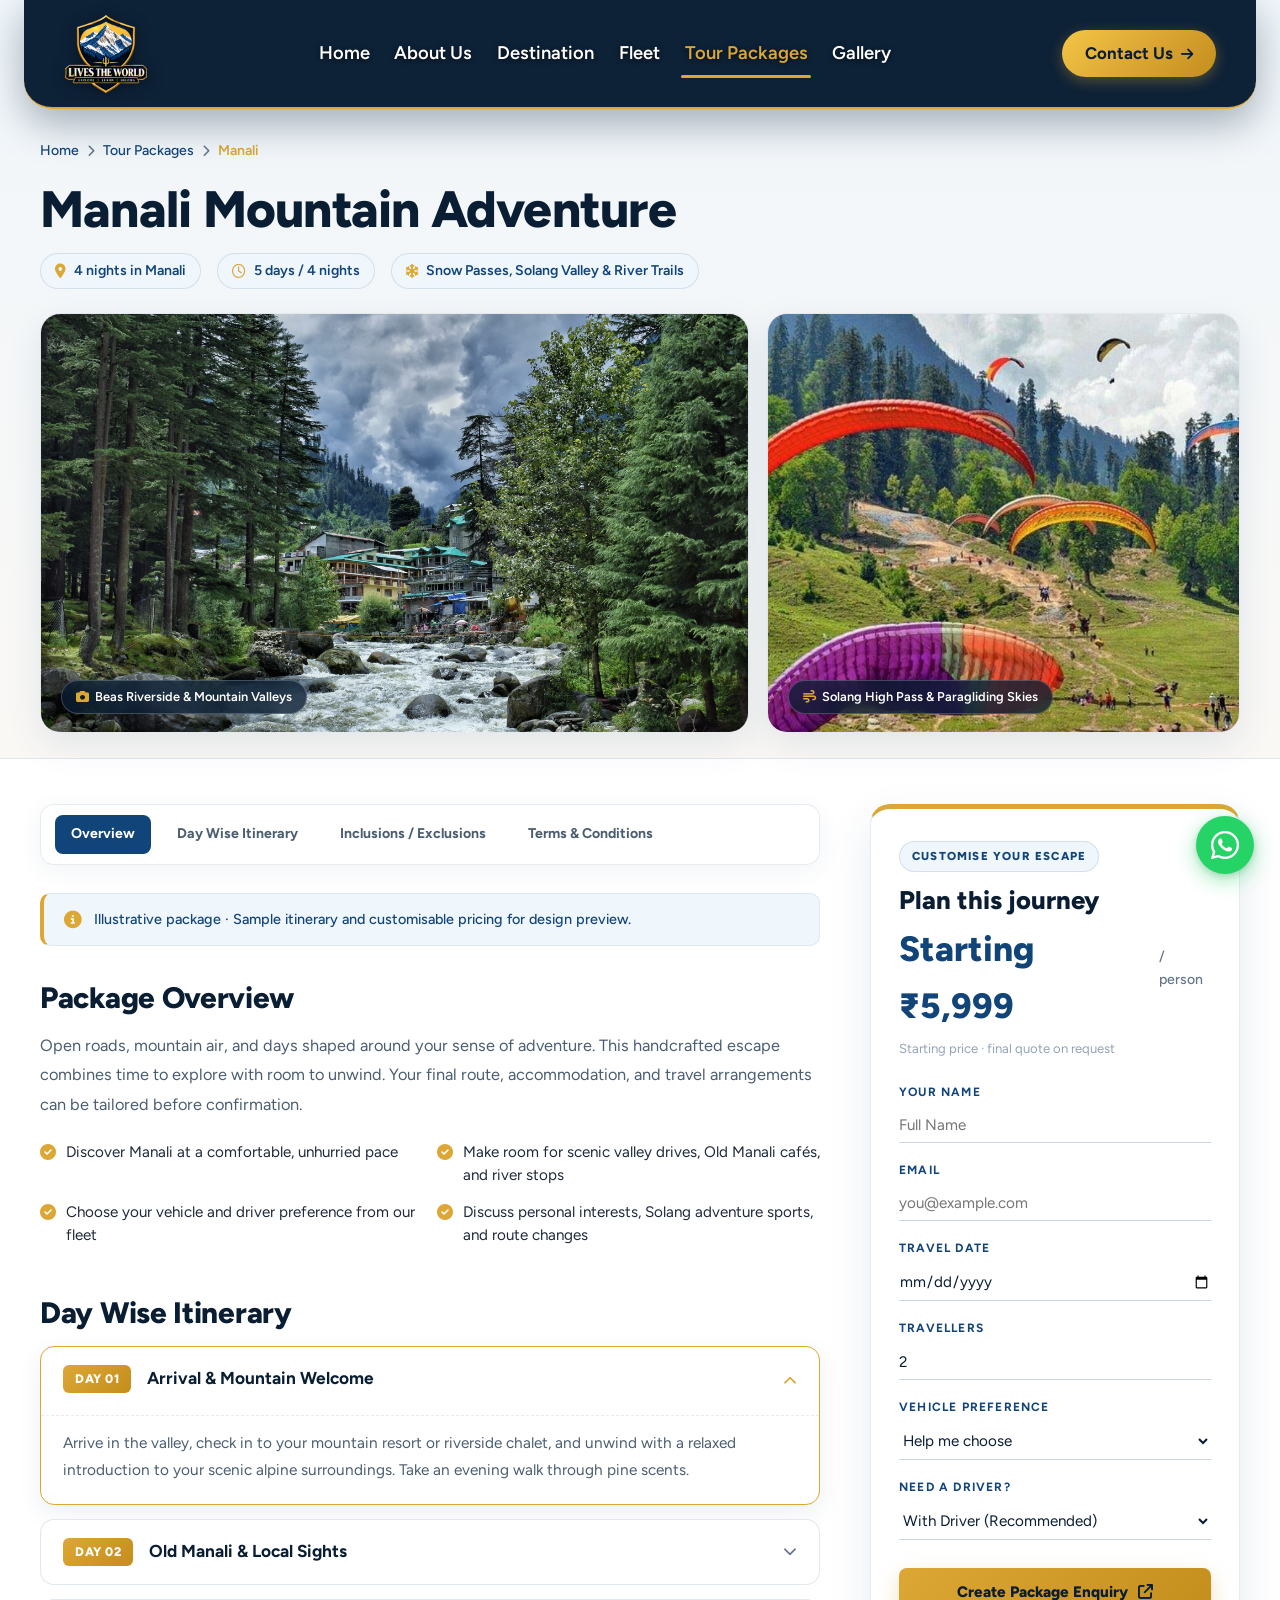
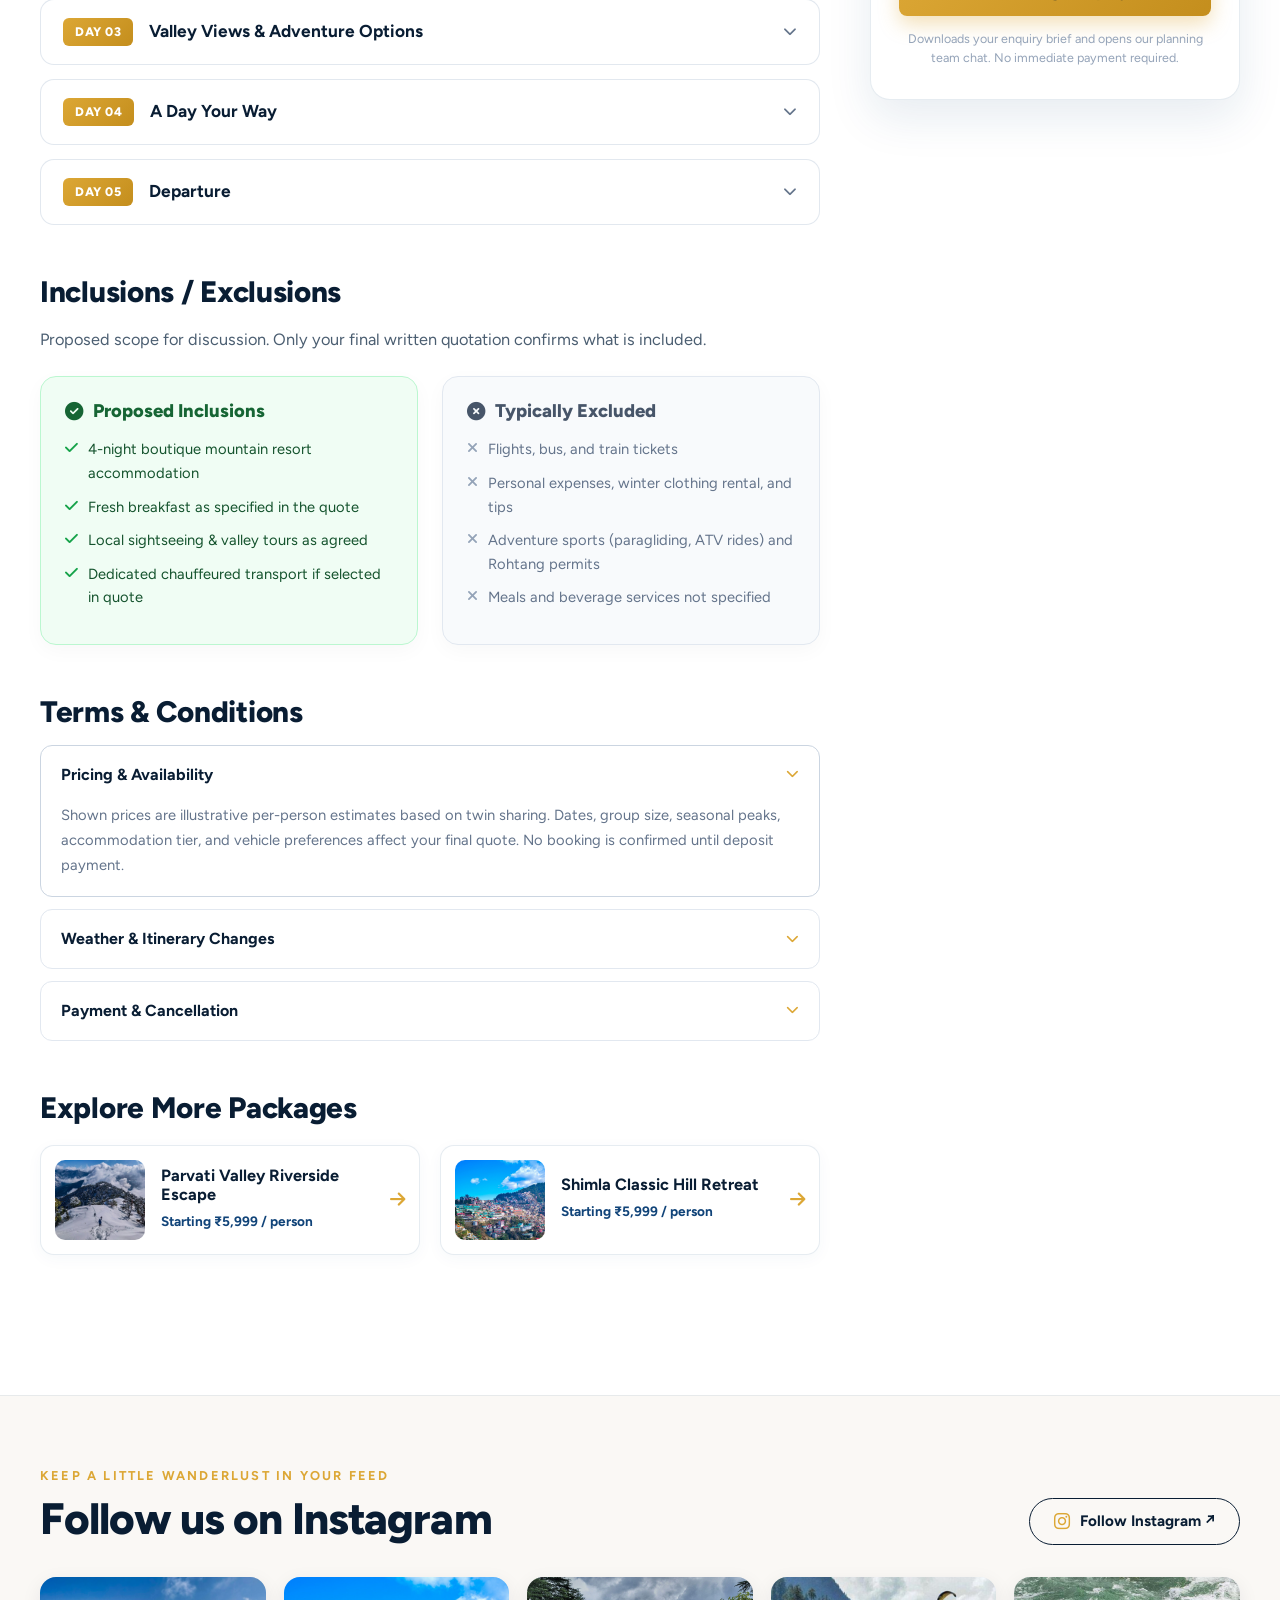
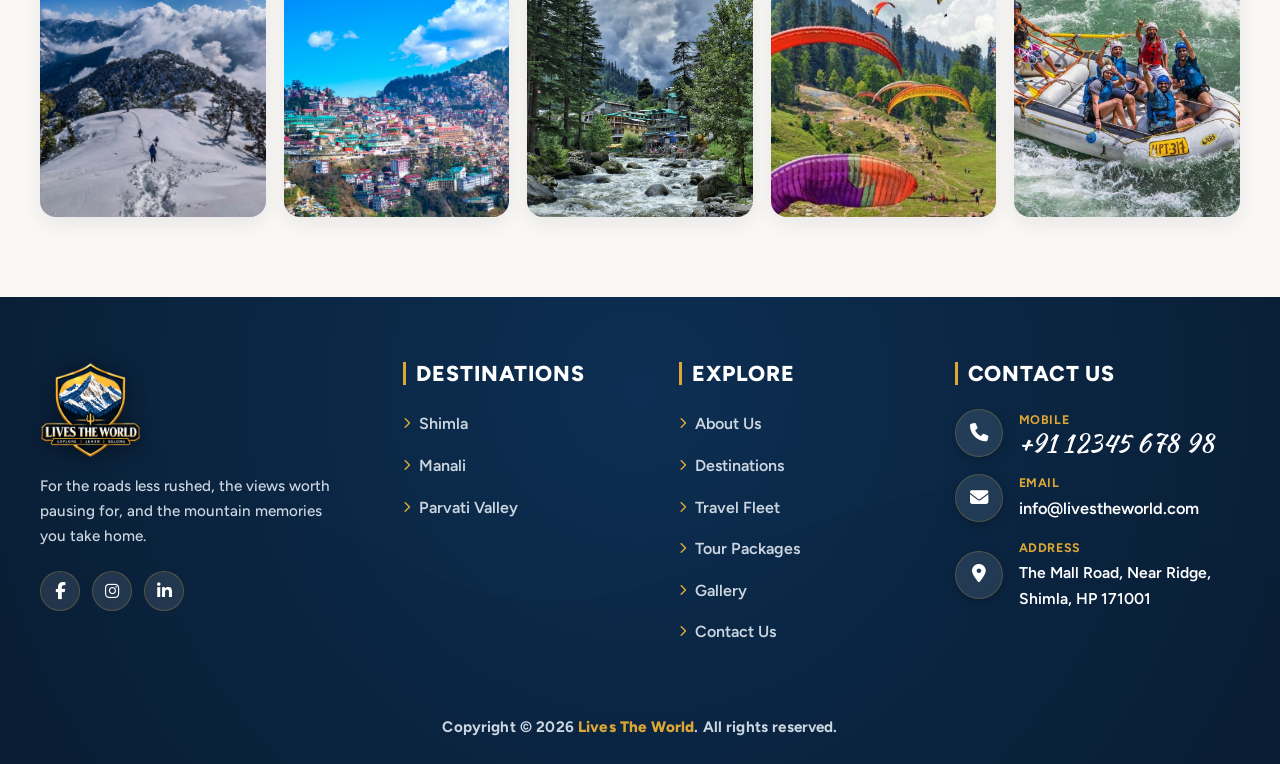
==== commit c33a3b82: "change the whatsaap no - Live the World website" ====
--- a/tour-package/manali-mountain-adventure/index.html
+++ b/tour-package/manali-mountain-adventure/index.html
@@ -390,20 +390,18 @@
               <label for="pkgGuestVehicle">Vehicle Preference</label>
               <select id="pkgGuestVehicle" name="vehicle">
                 <option value="Help me choose">Help me choose</option>
-                <option value="Hatchback (Swift / Tiago)">Hatchback (Swift / Tiago)</option>
-                <option value="Sedan (Dzire / Etios)">Sedan (Dzire / Etios)</option>
-                <option value="SUV (Innova Crysta / Ertiga)">SUV (Innova Crysta / Ertiga)</option>
-                <option value="Premium 4x4 (Fortuner)">Premium 4x4 (Fortuner)</option>
-                <option value="Tempo Traveller (12-16 Seater)">Tempo Traveller (12-16 Seater)</option>
+                <option value="4x4 Mountain Jeep">4x4 Mountain Jeep</option>
+                <option value="Tempo Traveller (20+ Seats)">Tempo Traveller (20+ Seats)</option>
+                <option value="Mahindra Bolero">Mahindra Bolero</option>
               </select>
             </div>
 
             <div class="sidebar-form-field">
               <label for="pkgGuestDriver">Need a driver?</label>
               <select id="pkgGuestDriver" name="driver">
-                <option value="With driver (Recommended for Hills)">With driver (Recommended)</option>
-                <option value="Without driver">Without driver</option>
-                <option value="Not sure yet">Not sure yet</option>
+                <option value="With Driver">With Driver (Recommended)</option>
+                <option value="Without Driver">Without Driver</option>
+                <option value="Need Guidance">Need Guidance</option>
               </select>
             </div>
 
@@ -540,7 +538,7 @@
   </footer>
 
   <!-- Floating WhatsApp Action Button -->
-  <a href="https://wa.me/911234567898?text=Hello%20Lives%20The%20World!%20I%20would%20like%20to%20plan%20the%20Manali%20Mountain%20Adventure."
+  <a href="https://wa.me/919773546426?text=Hello%20Lives%20The%20World!%20I%20would%20like%20to%20plan%20the%20Manali%20Mountain%20Adventure."
     class="floating-whatsapp-btn" target="_blank" rel="noopener noreferrer" aria-label="Chat with us on WhatsApp"
     title="Chat on WhatsApp">
     <i class="fa-brands fa-whatsapp"></i>
@@ -555,34 +553,57 @@
       dateInput.min = new Date().toISOString().slice(0, 10);
     }
 
+    // Handle package enquiry form submission
     const form = document.getElementById('packageEnquiryForm');
     if (form) {
       form.addEventListener('submit', function (e) {
         e.preventDefault();
         const pkgName = 'Manali Mountain Adventure';
-        const name = document.getElementById('pkgGuestName').value;
-        const email = document.getElementById('pkgGuestEmail').value;
+        const destination = 'Manali';
+        const name = document.getElementById('pkgGuestName').value.trim();
+        const email = document.getElementById('pkgGuestEmail').value.trim();
         const date = document.getElementById('pkgGuestDate').value;
         const count = document.getElementById('pkgGuestCount').value;
         const vehicle = document.getElementById('pkgGuestVehicle').value;
         const driver = document.getElementById('pkgGuestDriver').value;
 
+        // Format date to "31 October 2026" style
+        let formattedDate = date;
+        if (date) {
+          try {
+            const parts = date.split('-');
+            if (parts.length === 3) {
+              const monthNames = [
+                'January', 'February', 'March', 'April', 'May', 'June',
+                'July', 'August', 'September', 'October', 'November', 'December'
+              ];
+              const day = parseInt(parts[2], 10);
+              const monthIndex = parseInt(parts[1], 10) - 1;
+              const year = parts[0];
+              if (monthIndex >= 0 && monthIndex < 12 && !isNaN(day)) {
+                formattedDate = `${day} ${monthNames[monthIndex]} ${year}`;
+              }
+            }
+          } catch (err) {}
+        }
+
         const brief = `=========================================
 LIVES THE WORLD — PACKAGE ENQUIRY BRIEF
 =========================================
 Package: ${pkgName}
+Destination: ${destination}
 Estimated Price: Starting from ₹5,999 / person
 -----------------------------------------
 Guest Name: ${name}
 Email Address: ${email}
-Travel Date: ${date}
+Travel Date: ${formattedDate}
 Travellers: ${count}
 Vehicle Preference: ${vehicle}
 Driver Option: ${driver}
 -----------------------------------------
 Lives The World Himalayan Journeys
 The Mall Road, Near Ridge, Shimla, HP
-Mobile: +91 12345 678 98 | Email: info@livestheworld.com
+Mobile: +91 97735 46426 | Email: info@livestheworld.com
 =========================================`;
 
         const blob = new Blob([brief], { type: 'text/plain' });
@@ -595,8 +616,30 @@
         document.body.removeChild(a);
         setTimeout(() => URL.revokeObjectURL(url), 1000);
 
-        const waText = encodeURIComponent(`Hello Lives The World! I would like to inquire about the ${pkgName}.\n\nName: ${name}\nDate: ${date}\nTravellers: ${count}\nVehicle: ${vehicle}`);
-        window.open(`https://wa.me/911234567898?text=${waText}`, '_blank');
+        // Pre-fill WhatsApp message matching requested template
+        const waMessage = `Hello Live The World Team!
+
+I’m interested in booking a trip with Live The World. Please find my travel details below:
+
+PERSONAL DETAILS
+• Name: ${name}
+• Travel Date: ${formattedDate}
+• Number of Travellers: ${count}
+
+TRIP DETAILS
+• Tour Package: ${pkgName}
+• Destination: ${destination}
+• Selected Vehicle: ${vehicle}
+• Driver Preference: ${driver}
+
+MY REQUEST
+Please share the best available price, package details, inclusions, and booking procedure.
+
+I look forward to hearing from you!
+
+Thank you.`;
+
+        window.open(`https://wa.me/919773546426?text=${encodeURIComponent(waMessage)}`, '_blank');
       });
     }
   </script>
--- a/assets/css/style.css
+++ b/assets/css/style.css
@@ -501,7 +501,7 @@
   display: flex;
   width: 100%;
   height: 100%;
-  transition: transform 0.4s cubic-bezier(0.25, 1, 0.35, 1);
+  transition: transform 0.6s cubic-bezier(0.25, 1, 0.35, 1);
   will-change: transform;
 }
 
--- a/assets/css/inner-pages.css
+++ b/assets/css/inner-pages.css
@@ -1353,7 +1353,7 @@
   box-shadow: 0 10px 28px rgba(9, 29, 51, 0.08);
   border: 2px solid transparent;
   transition: all 0.35s cubic-bezier(0.16, 1, 0.3, 1);
-  cursor: pointer;
+  cursor: default;
   display: flex;
   flex-direction: column;
   align-items: center;
@@ -1732,44 +1732,82 @@
 
 .btn-dest-explore {
   background: #114479;
-  color: #FFFFFF;
+  color: #FFFFFF !important;
   font-family: var(--font-heading, 'Figtree', sans-serif);
-  font-size: 0.92rem;
+  font-size: 0.90rem;
   font-weight: 700;
-  padding: 10px 20px;
-  border-radius: 999px;
-  text-decoration: none;
-  display: inline-flex;
-  align-items: center;
-  gap: 8px;
-  transition: all 0.25s ease;
-}
-
-.btn-dest-explore:hover {
-  background: #DCA735;
-  color: #091D33;
-  transform: translateY(-2px);
-}
-
-.btn-dest-book {
-  background: transparent;
-  color: #114479;
-  font-family: var(--font-heading, 'Figtree', sans-serif);
-  font-size: 0.92rem;
-  font-weight: 700;
-  padding: 9px 18px;
+  padding: 11px 20px;
   border-radius: 999px;
   border: 1.5px solid #114479;
   text-decoration: none;
   display: inline-flex;
   align-items: center;
+  justify-content: center;
+  gap: 8px;
+  white-space: nowrap;
+  box-sizing: border-box;
+  line-height: 1.2;
+  box-shadow: 0 4px 14px rgba(17, 68, 121, 0.18);
+  transition: all 0.25s cubic-bezier(0.16, 1, 0.3, 1);
+  cursor: pointer;
+}
+
+.btn-dest-explore:hover {
+  background: #DCA735;
+  border-color: #DCA735;
+  color: #091D33 !important;
+  transform: translateY(-2px);
+  box-shadow: 0 6px 18px rgba(220, 167, 53, 0.35);
+}
+
+.btn-dest-explore:active {
+  transform: translateY(0);
+}
+
+.btn-dest-book {
+  background: transparent;
+  color: #114479 !important;
+  font-family: var(--font-heading, 'Figtree', sans-serif);
+  font-size: 0.90rem;
+  font-weight: 700;
+  padding: 11px 20px;
+  border-radius: 999px;
+  border: 1.5px solid #114479;
+  text-decoration: none;
+  display: inline-flex;
+  align-items: center;
+  justify-content: center;
   gap: 6px;
-  transition: all 0.25s ease;
+  white-space: nowrap;
+  box-sizing: border-box;
+  line-height: 1.2;
+  transition: all 0.25s cubic-bezier(0.16, 1, 0.3, 1);
+  cursor: pointer;
 }
 
 .btn-dest-book:hover {
-  background: rgba(17, 68, 121, 0.08);
+  background: #114479;
   border-color: #114479;
+  color: #FFFFFF !important;
+  transform: translateY(-2px);
+  box-shadow: 0 6px 18px rgba(17, 68, 121, 0.22);
+}
+
+.btn-dest-book:active {
+  transform: translateY(0);
+}
+
+@media (max-width: 480px) {
+  .dest-card-actions {
+    flex-direction: column;
+    gap: 10px;
+  }
+  .btn-dest-explore,
+  .btn-dest-book {
+    width: 100%;
+    justify-content: center;
+    text-align: center;
+  }
 }
 
 /* ===================================================================
@@ -3880,8 +3918,6 @@
   overflow: hidden;
   position: relative;
   padding: 8px 0;
-  -webkit-mask-image: linear-gradient(to right, transparent 0%, black 4%, black 96%, transparent 100%);
-  mask-image: linear-gradient(to right, transparent 0%, black 4%, black 96%, transparent 100%);
 }
 
 .gallery-slider-track {
